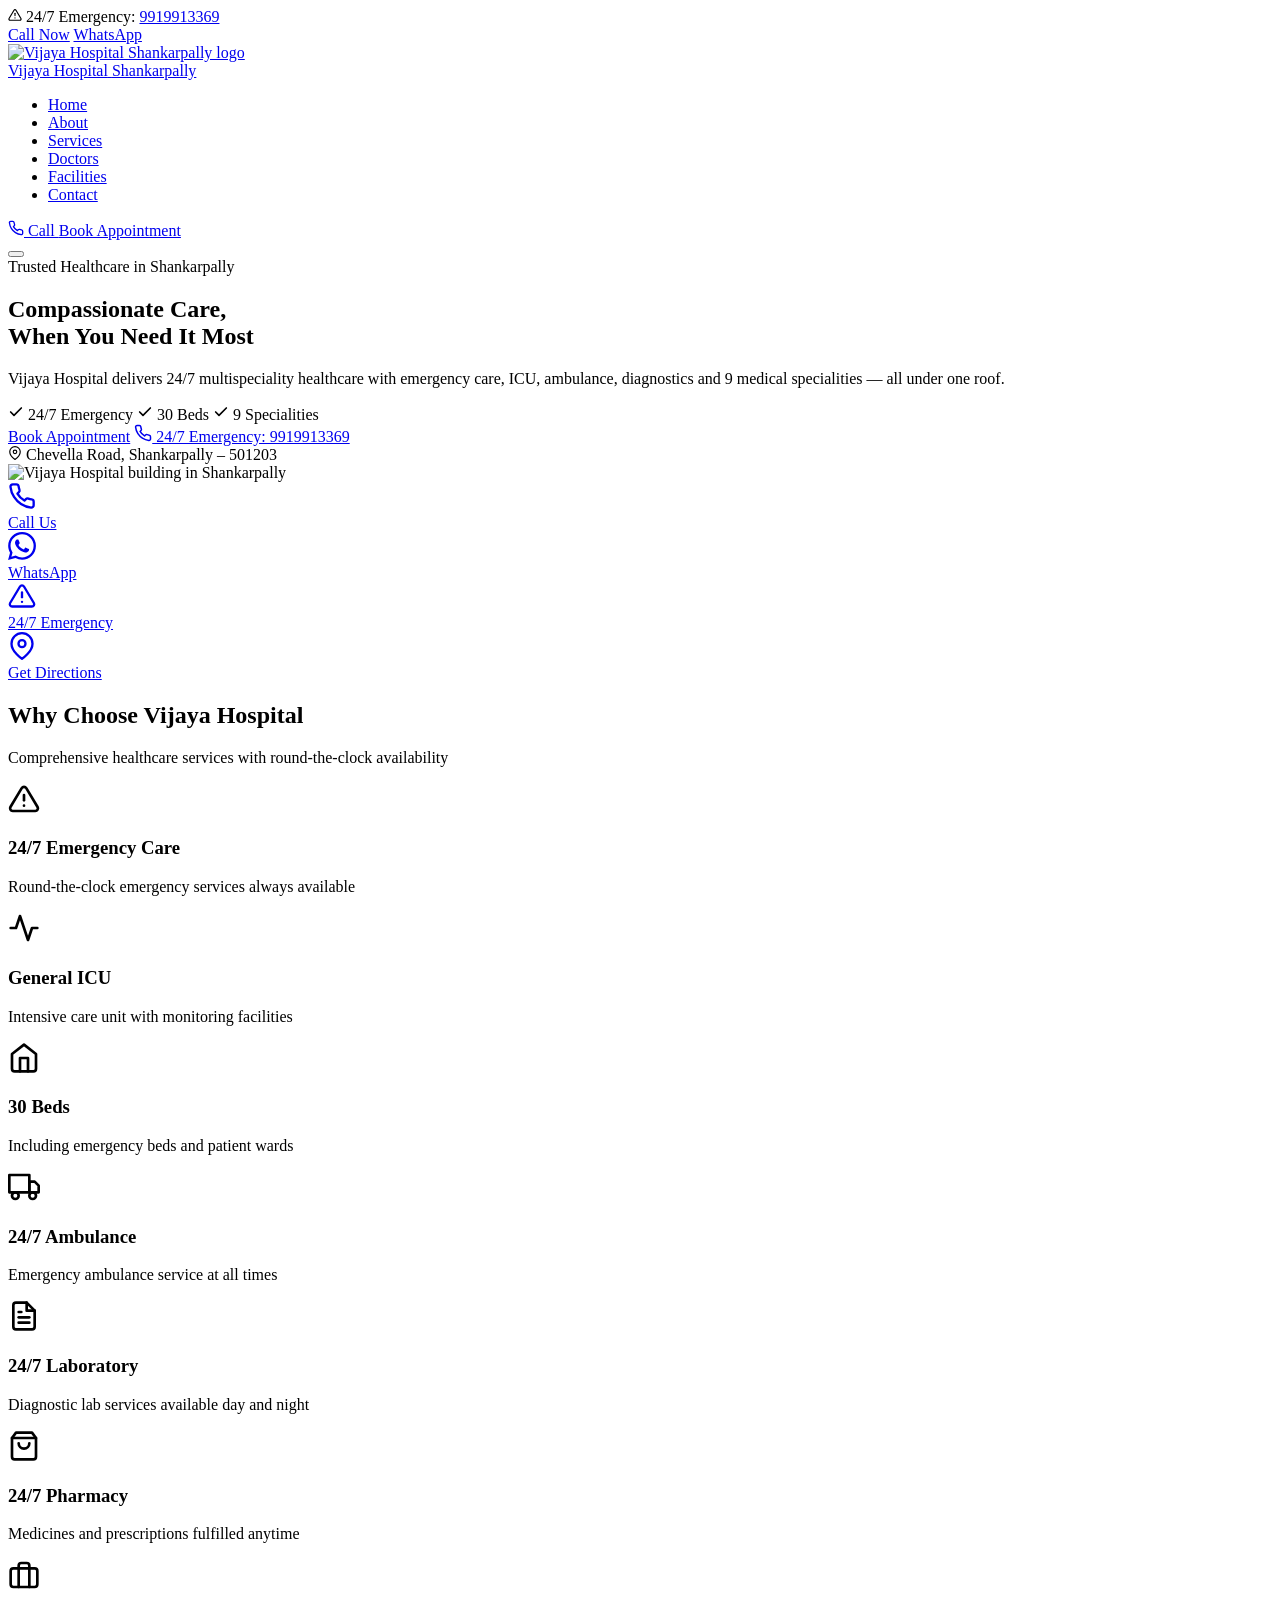
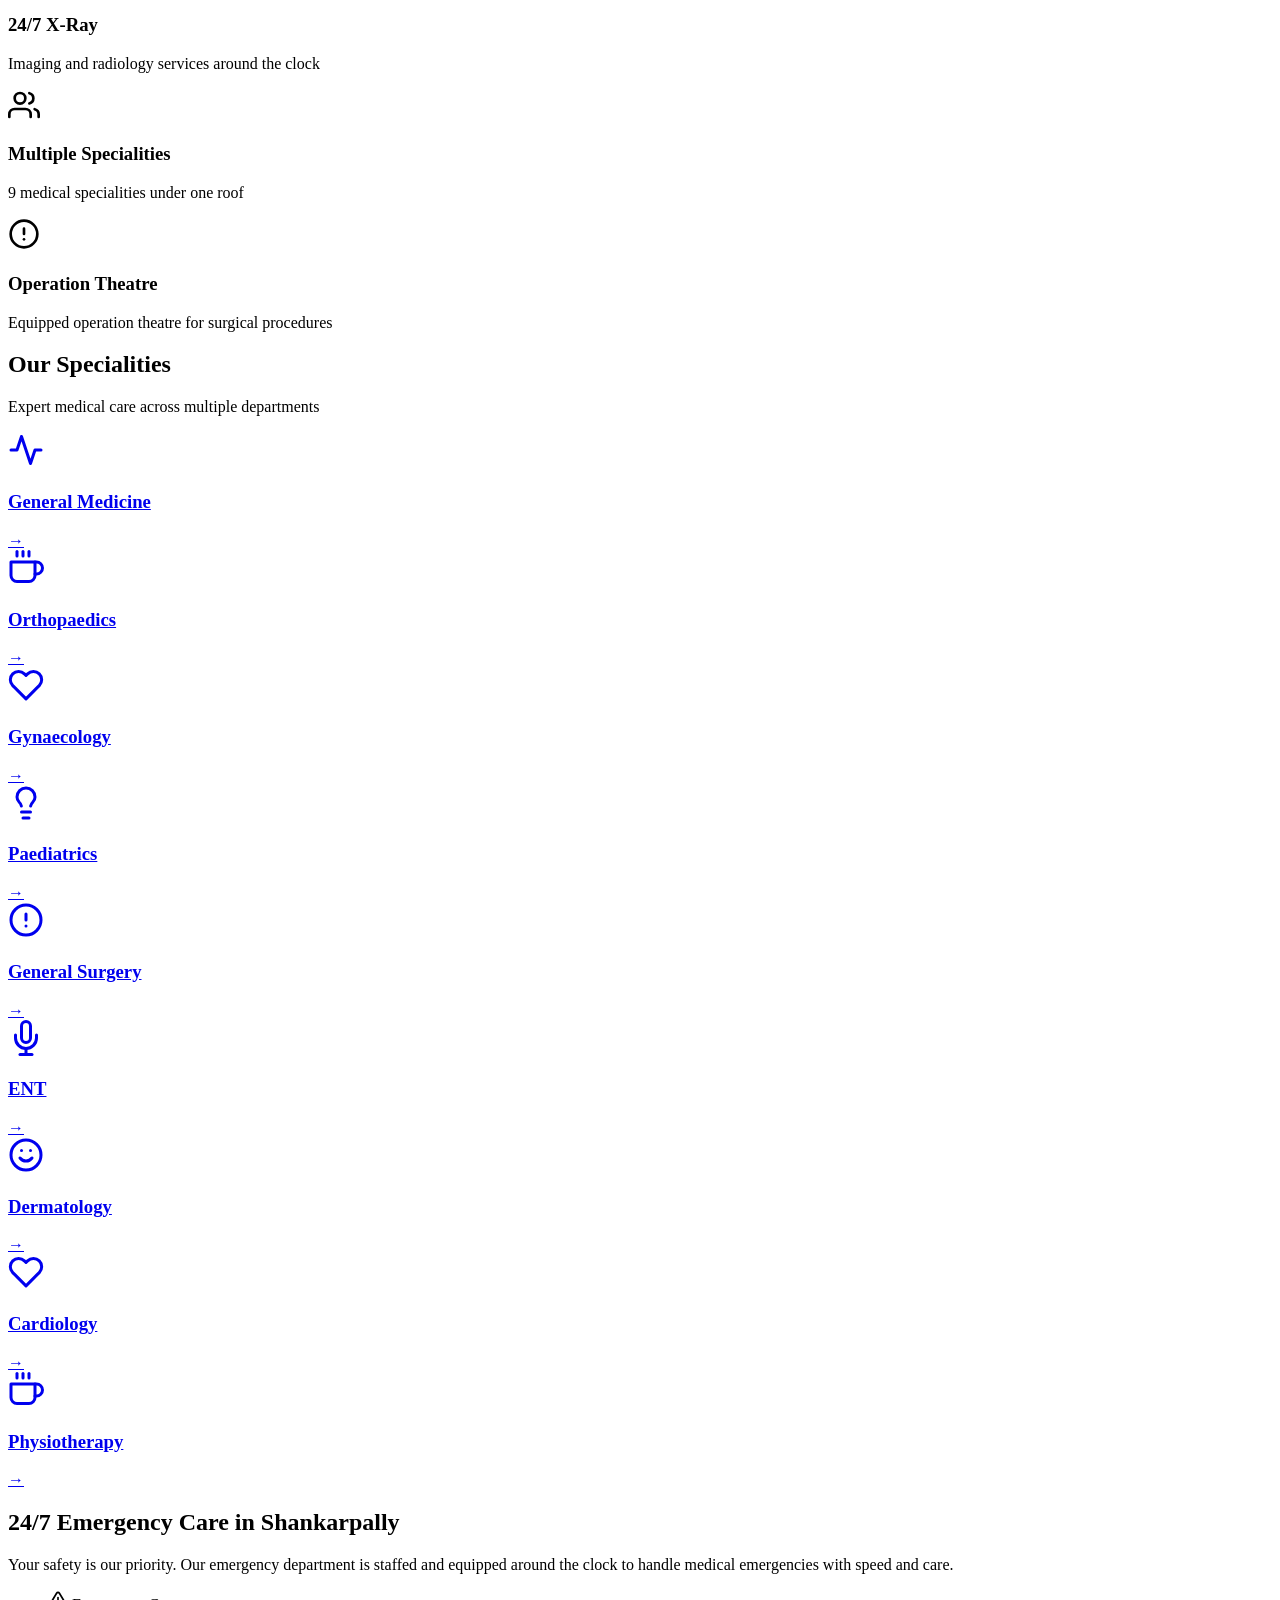
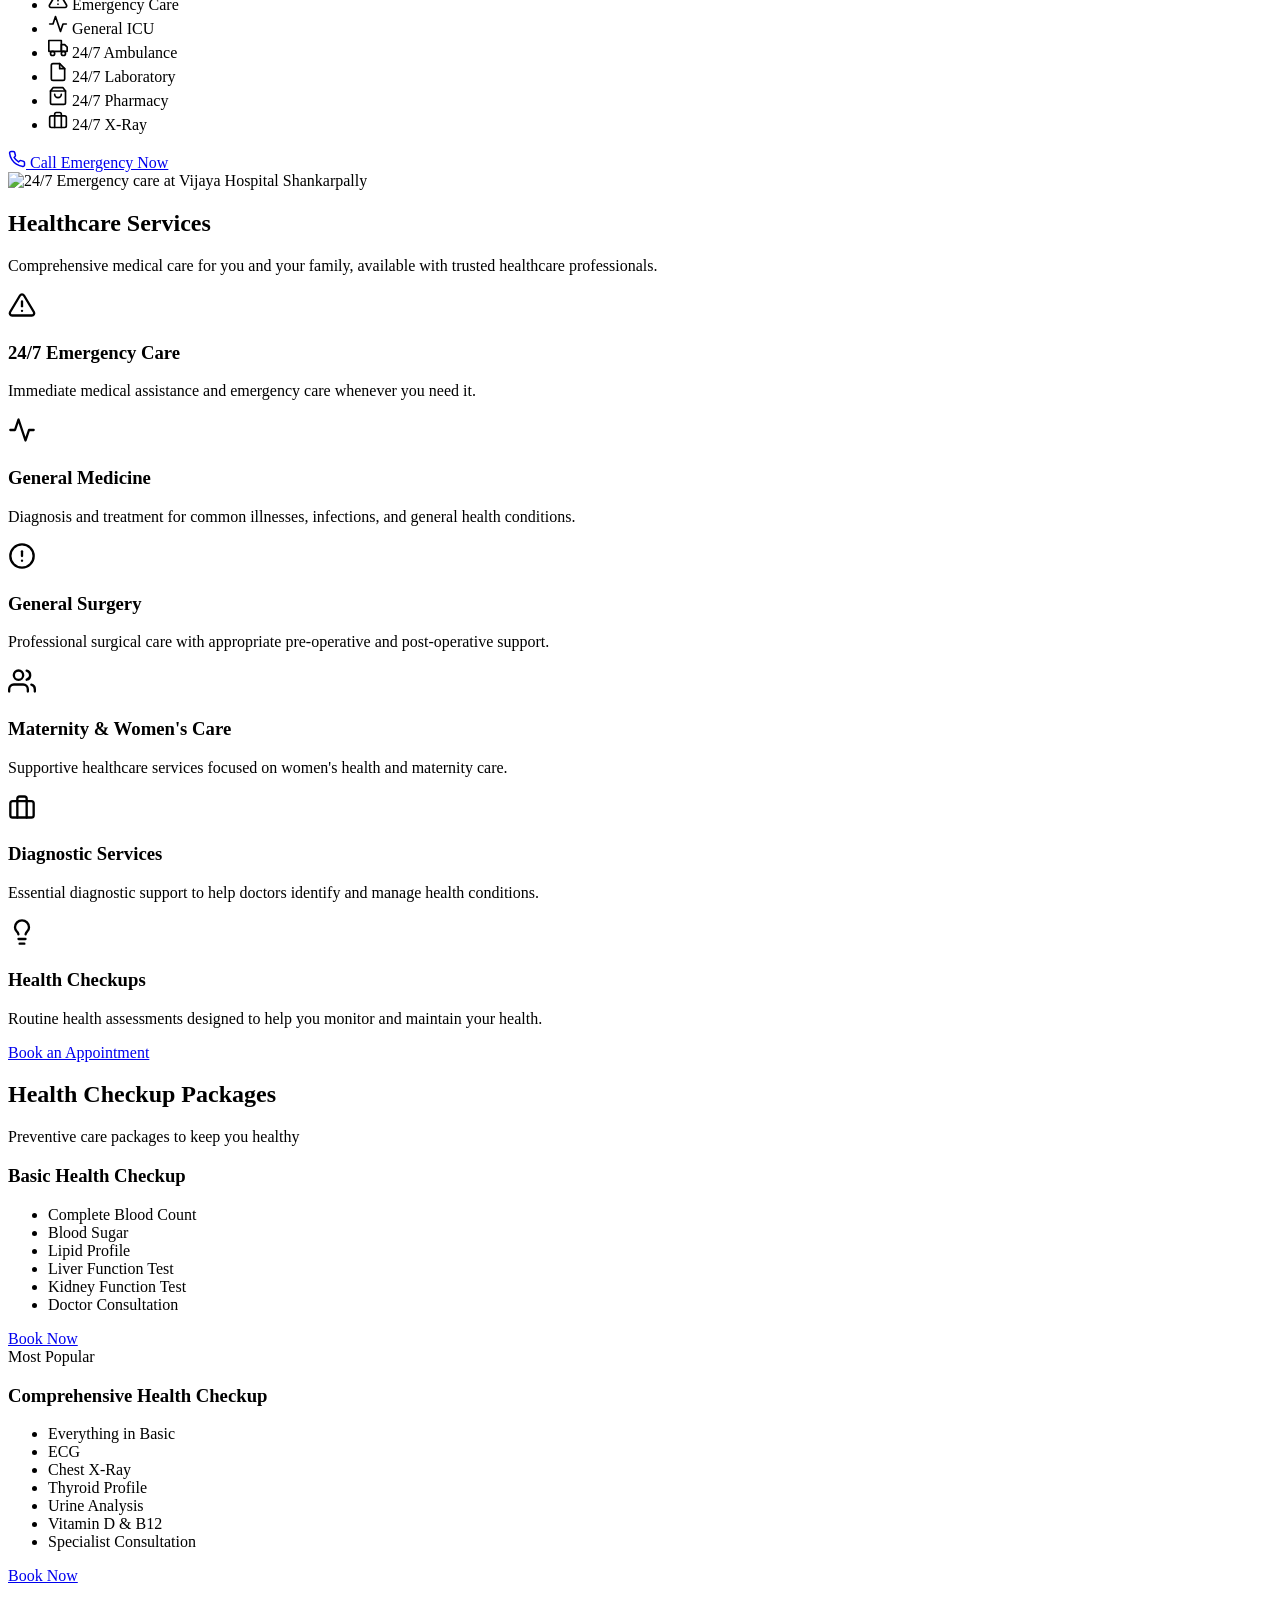
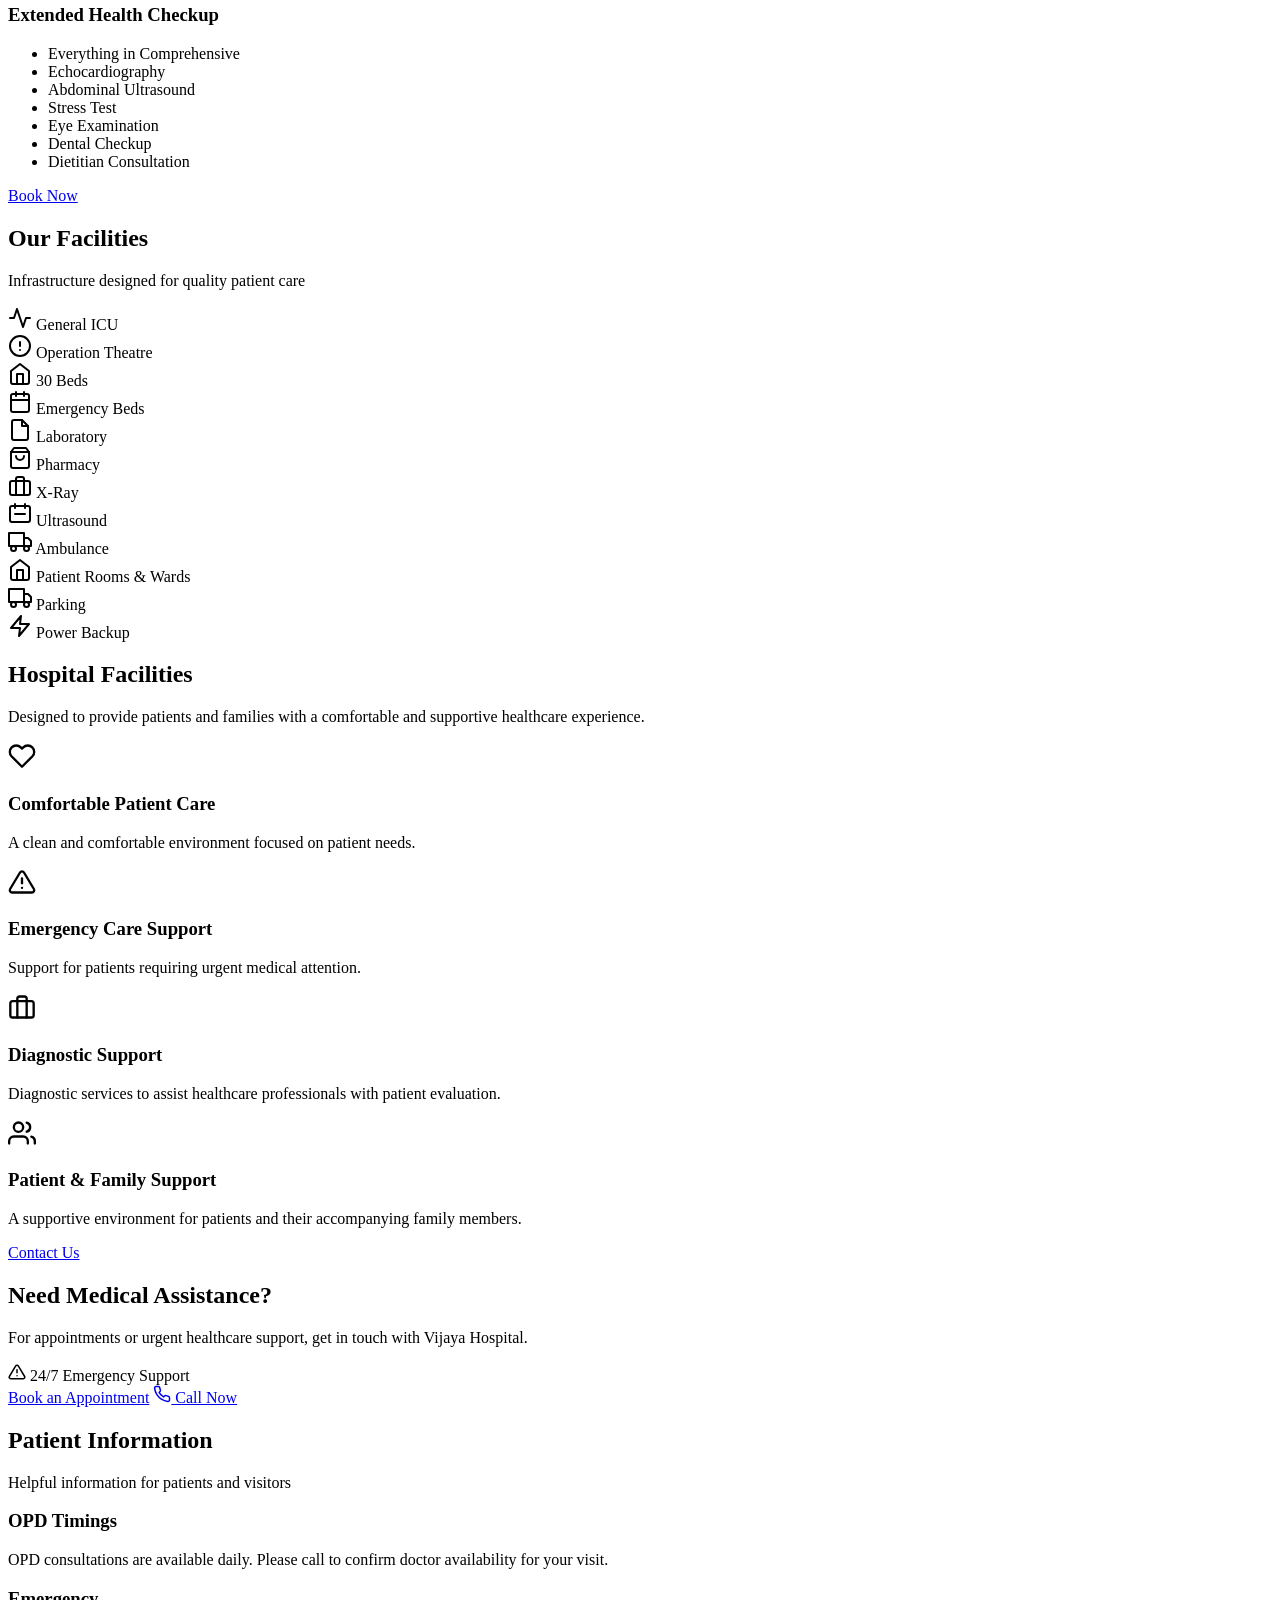
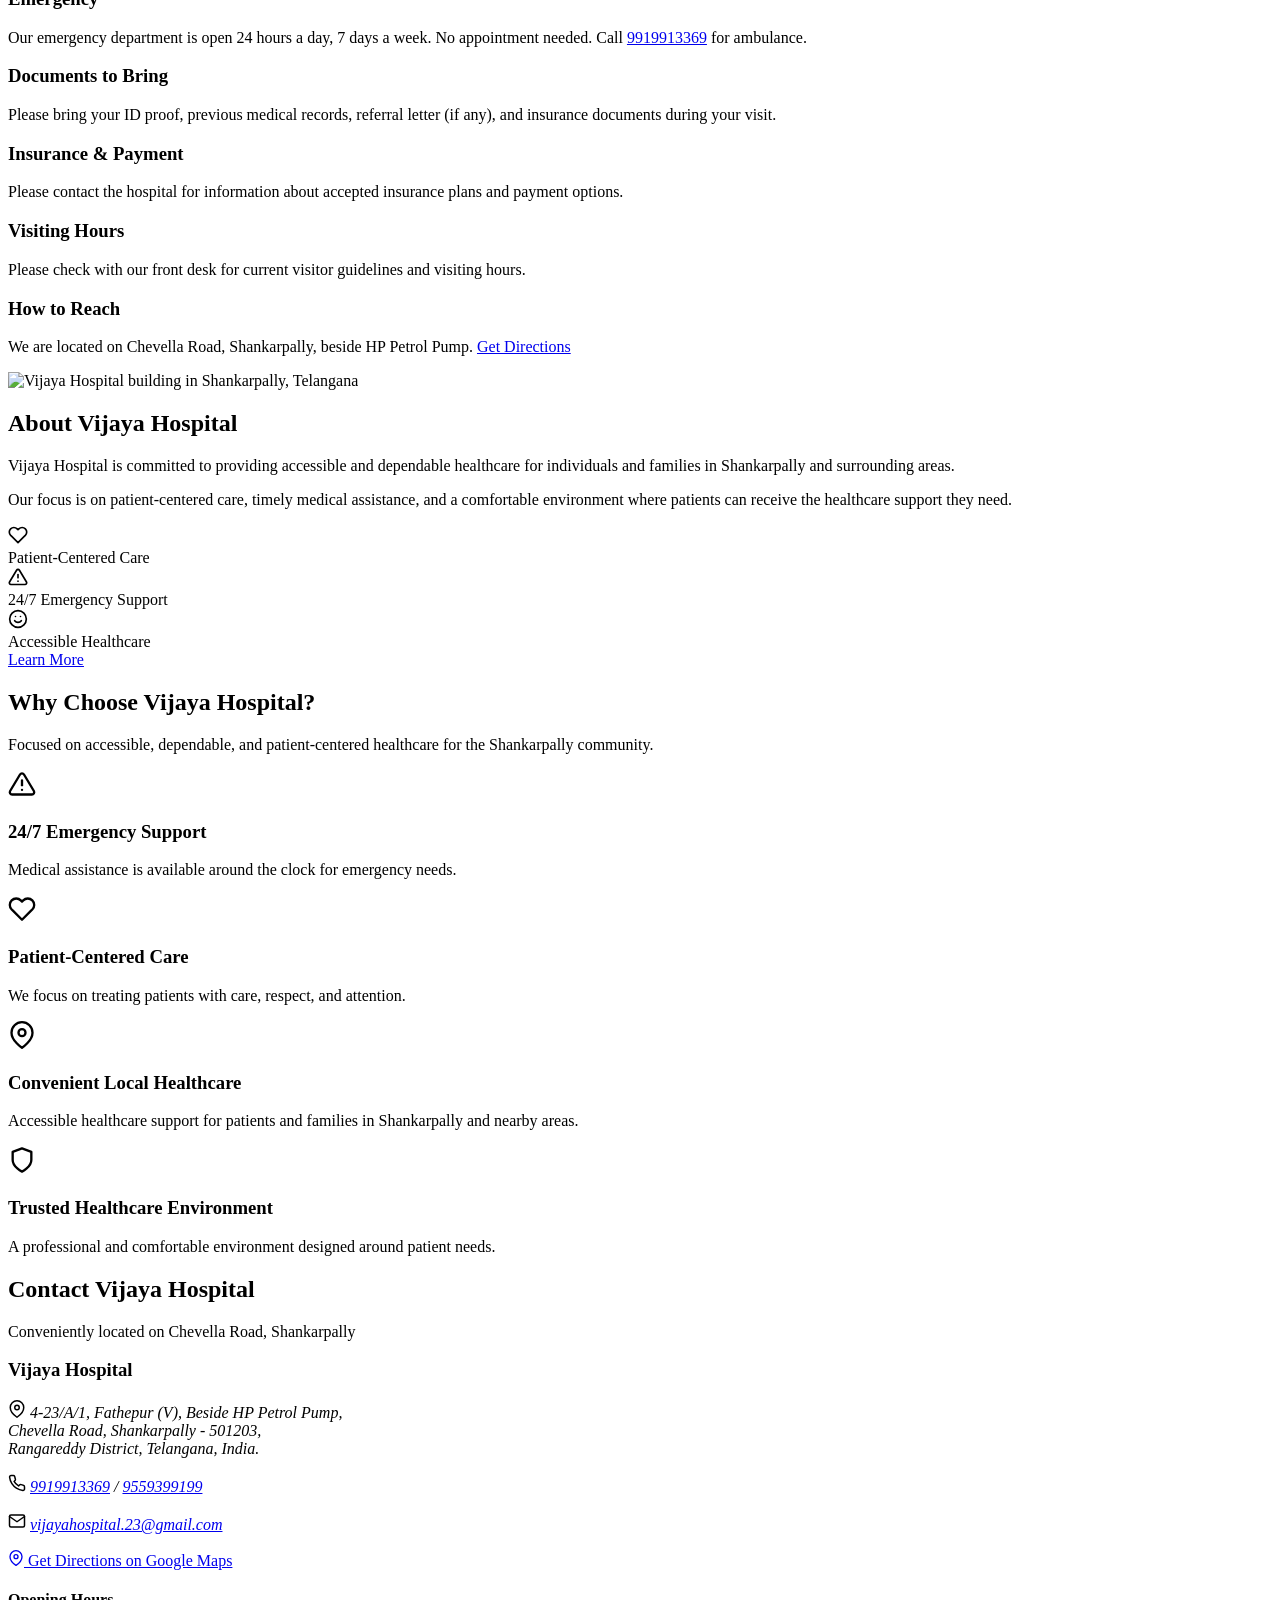
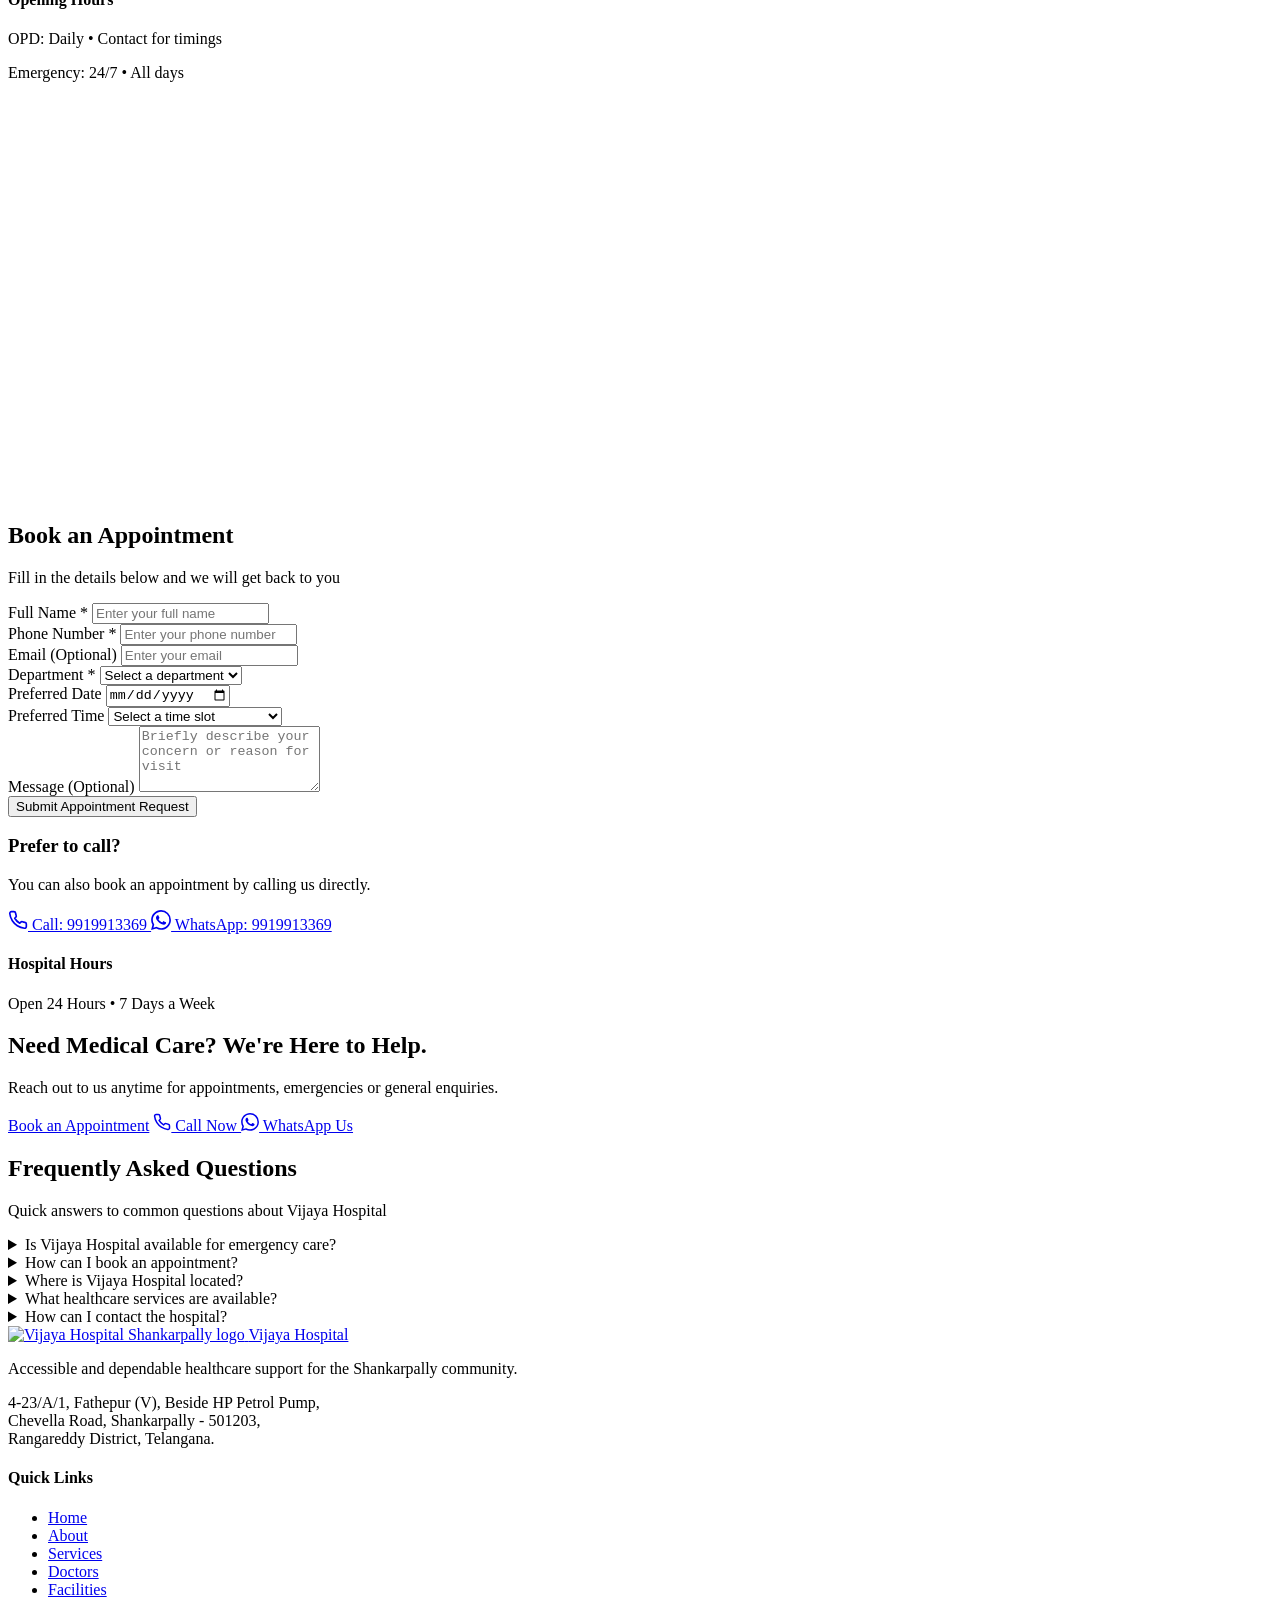
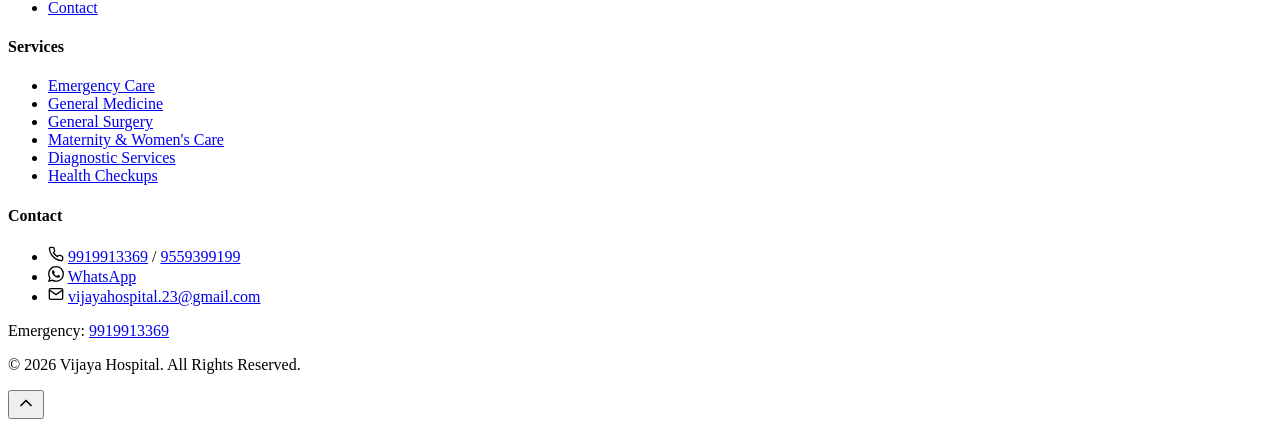
==== index.html @ 2f52703a "Add files via upload" ====
<!DOCTYPE html>
<html lang="en">
<head>
    <meta charset="UTF-8">
    <meta name="viewport" content="width=device-width, initial-scale=1.0">
    <title>Vijaya Hospital | Trusted Healthcare in Shankarpally</title>
    <meta name="description" content="Vijaya Hospital provides accessible and dependable healthcare services in Shankarpally, including emergency care, general medicine, surgery, maternity care, diagnostics and health checkups.">
    <meta name="keywords" content="Vijaya Hospital, Shankarpally, hospital, 24/7 emergency, general medicine, surgery, maternity care, diagnostics, health checkups, Telangana">
    <meta name="author" content="Vijaya Hospital">
    <meta name="robots" content="index, follow">
    <meta property="og:title" content="Vijaya Hospital | Trusted Healthcare in Shankarpally">
    <meta property="og:description" content="Vijaya Hospital provides accessible and dependable healthcare services in Shankarpally, including emergency care, general medicine, surgery, maternity care, diagnostics and health checkups.">
    <meta property="og:type" content="website">
    <meta property="og:site_name" content="Vijaya Hospital">
    <meta property="og:locale" content="en_IN">
    <meta name="twitter:card" content="summary">
    <meta name="twitter:title" content="Vijaya Hospital | Trusted Healthcare in Shankarpally">
    <meta name="twitter:description" content="Vijaya Hospital provides accessible and dependable healthcare services in Shankarpally.">
    <link rel="canonical" href="https://vijayahospital.in/">
    <link rel="stylesheet" href="./css/style.css">
    <link rel="preconnect" href="https://fonts.googleapis.com">
    <link rel="preconnect" href="https://fonts.gstatic.com" crossorigin>
    <link href="https://fonts.googleapis.com/css2?family=Inter:wght@400;500;600;700&display=swap" rel="stylesheet">
</head>
<body>

    <!-- Header -->
    <header class="header" id="header">
        <div class="header-emergency-strip">
            <div class="container header-emergency-inner">
                <span class="header-emergency-text">
                    <svg width="14" height="14" viewBox="0 0 24 24" fill="none" stroke="currentColor" stroke-width="2" stroke-linecap="round" stroke-linejoin="round"><path d="M10.29 3.86L1.82 18a2 2 0 0 0 1.71 3h16.94a2 2 0 0 0 1.71-3L13.71 3.86a2 2 0 0 0-3.42 0z"></path><line x1="12" y1="9" x2="12" y2="13"></line><line x1="12" y1="17" x2="12.01" y2="17"></line></svg>
                    24/7 Emergency: <a href="tel:+919919913369">9919913369</a>
                </span>
                <div class="header-emergency-actions">
                    <a href="tel:+919919913369" class="header-emergency-link">Call Now</a>
                    <a href="https://wa.me/919919913369" class="header-emergency-link" target="_blank" rel="noopener">WhatsApp</a>
                </div>
            </div>
        </div>
        <div class="container header-main">
            <a href="./index.html" class="logo" aria-label="Vijaya Hospital Home">
                <img src="./assets/images/logo.png" alt="Vijaya Hospital Shankarpally logo" width="52" height="52">
                <div class="logo-text">
                    <span class="logo-name">Vijaya Hospital</span>
                    <span class="logo-tagline">Shankarpally</span>
                </div>
            </a>
            <nav class="nav" id="nav" aria-label="Main navigation">
                <ul class="nav-list" id="navList">
                    <li><a href="#home" class="nav-link active">Home</a></li>
                    <li><a href="#about" class="nav-link">About</a></li>
                    <li><a href="#services" class="nav-link">Services</a></li>
                    <li><a href="#specialities" class="nav-link">Doctors</a></li>
                    <li><a href="#facilities" class="nav-link">Facilities</a></li>
                    <li><a href="#contact" class="nav-link">Contact</a></li>
                </ul>
            </nav>
            <div class="header-actions">
                <a href="tel:+919919913369" class="btn btn-call" aria-label="Call Vijaya Hospital">
                    <svg width="16" height="16" viewBox="0 0 24 24" fill="none" stroke="currentColor" stroke-width="2" stroke-linecap="round" stroke-linejoin="round"><path d="M22 16.92v3a2 2 0 0 1-2.18 2 19.79 19.79 0 0 1-8.63-3.07 19.5 19.5 0 0 1-6-6 19.79 19.79 0 0 1-3.07-8.67A2 2 0 0 1 4.11 2h3a2 2 0 0 1 2 1.72c.127.96.361 1.903.7 2.81a2 2 0 0 1-.45 2.11L8.09 9.91a16 16 0 0 0 6 6l1.27-1.27a2 2 0 0 1 2.11-.45c.907.339 1.85.573 2.81.7A2 2 0 0 1 22 16.92z"></path></svg>
                    Call
                </a>
                <a href="#appointment" class="btn btn-primary">Book Appointment</a>
            </div>
            <button class="hamburger" id="hamburger" aria-label="Toggle navigation menu" aria-expanded="false">
                <span class="hamburger-line"></span>
                <span class="hamburger-line"></span>
                <span class="hamburger-line"></span>
            </button>
        </div>
    </header>

    <main>

        <!-- Hero Section -->
        <section class="hero" id="home">
            <div class="hero-overlay"></div>
            <div class="container hero-inner">
                <div class="hero-content">
                    <span class="hero-badge">Trusted Healthcare in Shankarpally</span>
                    <h1 class="hero-title">Compassionate Care,<br>When You Need It Most</h1>
                    <p class="hero-subtitle">Vijaya Hospital delivers 24/7 multispeciality healthcare with emergency care, ICU, ambulance, diagnostics and 9 medical specialities &mdash; all under one roof.</p>
                    <div class="hero-features">
                        <span class="hero-feature">
                            <svg width="16" height="16" viewBox="0 0 24 24" fill="none" stroke="currentColor" stroke-width="2.5" stroke-linecap="round" stroke-linejoin="round"><polyline points="20 6 9 17 4 12"></polyline></svg>
                            24/7 Emergency
                        </span>
                        <span class="hero-feature">
                            <svg width="16" height="16" viewBox="0 0 24 24" fill="none" stroke="currentColor" stroke-width="2.5" stroke-linecap="round" stroke-linejoin="round"><polyline points="20 6 9 17 4 12"></polyline></svg>
                            30 Beds
                        </span>
                        <span class="hero-feature">
                            <svg width="16" height="16" viewBox="0 0 24 24" fill="none" stroke="currentColor" stroke-width="2.5" stroke-linecap="round" stroke-linejoin="round"><polyline points="20 6 9 17 4 12"></polyline></svg>
                            9 Specialities
                        </span>
                    </div>
                    <div class="hero-buttons">
                        <a href="#appointment" class="btn btn-primary btn-lg">Book Appointment</a>
                        <a href="tel:+919919913369" class="btn btn-emergency-lg">
                            <svg width="18" height="18" viewBox="0 0 24 24" fill="none" stroke="currentColor" stroke-width="2" stroke-linecap="round" stroke-linejoin="round"><path d="M22 16.92v3a2 2 0 0 1-2.18 2 19.79 19.79 0 0 1-8.63-3.07 19.5 19.5 0 0 1-6-6 19.79 19.79 0 0 1-3.07-8.67A2 2 0 0 1 4.11 2h3a2 2 0 0 1 2 1.72c.127.96.361 1.903.7 2.81a2 2 0 0 1-.45 2.11L8.09 9.91a16 16 0 0 0 6 6l1.27-1.27a2 2 0 0 1 2.11-.45c.907.339 1.85.573 2.81.7A2 2 0 0 1 22 16.92z"></path></svg>
                            24/7 Emergency: 9919913369
                        </a>
                    </div>
                    <div class="hero-location">
                        <svg width="14" height="14" viewBox="0 0 24 24" fill="none" stroke="currentColor" stroke-width="2" stroke-linecap="round" stroke-linejoin="round"><path d="M21 10c0 7-9 13-9 13s-9-6-9-13a9 9 0 0 1 18 0z"></path><circle cx="12" cy="10" r="3"></circle></svg>
                        Chevella Road, Shankarpally &ndash; 501203
                    </div>
                </div>
                <div class="hero-image">
                    <img src="./assets/images/hospital-building.jpg" alt="Vijaya Hospital building in Shankarpally" width="600" height="400" loading="eager">
                </div>
            </div>
        </section>

        <!-- Quick Actions -->
        <section class="quick-actions">
            <div class="container">
                <div class="quick-actions-grid">
                    <a href="tel:+919919913369" class="quick-action-card">
                        <div class="quick-action-icon">
                            <svg width="28" height="28" viewBox="0 0 24 24" fill="none" stroke="currentColor" stroke-width="2" stroke-linecap="round" stroke-linejoin="round"><path d="M22 16.92v3a2 2 0 0 1-2.18 2 19.79 19.79 0 0 1-8.63-3.07 19.5 19.5 0 0 1-6-6 19.79 19.79 0 0 1-3.07-8.67A2 2 0 0 1 4.11 2h3a2 2 0 0 1 2 1.72c.127.96.361 1.903.7 2.81a2 2 0 0 1-.45 2.11L8.09 9.91a16 16 0 0 0 6 6l1.27-1.27a2 2 0 0 1 2.11-.45c.907.339 1.85.573 2.81.7A2 2 0 0 1 22 16.92z"></path></svg>
                        </div>
                        <span class="quick-action-label">Call Us</span>
                    </a>
                    <a href="https://wa.me/919919913369" class="quick-action-card" target="_blank" rel="noopener">
                        <div class="quick-action-icon">
                            <svg width="28" height="28" viewBox="0 0 24 24" fill="currentColor"><path d="M17.472 14.382c-.297-.149-1.758-.867-2.03-.967-.273-.099-.471-.148-.67.15-.197.297-.767.966-.94 1.164-.173.199-.347.223-.644.075-.297-.15-1.255-.463-2.39-1.475-.883-.788-1.48-1.761-1.653-2.059-.173-.297-.018-.458.13-.606.134-.133.298-.347.446-.52.149-.174.198-.298.298-.497.099-.198.05-.371-.025-.52-.075-.149-.669-1.612-.916-2.207-.242-.579-.487-.5-.669-.51-.173-.008-.371-.01-.57-.01-.198 0-.52.074-.792.372-.272.297-1.04 1.016-1.04 2.479 0 1.462 1.065 2.875 1.213 3.074.149.198 2.096 3.2 5.077 4.487.709.306 1.262.489 1.694.625.712.227 1.36.195 1.871.118.571-.085 1.758-.719 2.006-1.413.248-.694.248-1.289.173-1.413-.074-.124-.272-.198-.57-.347m-5.421 7.403h-.004a9.87 9.87 0 01-5.031-1.378l-.361-.214-3.741.982.998-3.648-.235-.374a9.86 9.86 0 01-1.51-5.26c.001-5.45 4.436-9.884 9.888-9.884 2.64 0 5.122 1.03 6.988 2.898a9.825 9.825 0 012.893 6.994c-.003 5.45-4.437 9.884-9.885 9.884m8.413-18.297A11.815 11.815 0 0012.05 0C5.495 0 .16 5.335.157 11.892c0 2.096.547 4.142 1.588 5.945L.057 24l6.305-1.654a11.882 11.882 0 005.683 1.448h.005c6.554 0 11.89-5.335 11.893-11.893a11.821 11.821 0 00-3.48-8.413z"/></svg>
                        </div>
                        <span class="quick-action-label">WhatsApp</span>
                    </a>
                    <a href="tel:+919919913369" class="quick-action-card quick-action-emergency">
                        <div class="quick-action-icon">
                            <svg width="28" height="28" viewBox="0 0 24 24" fill="none" stroke="currentColor" stroke-width="2" stroke-linecap="round" stroke-linejoin="round"><path d="M10.29 3.86L1.82 18a2 2 0 0 0 1.71 3h16.94a2 2 0 0 0 1.71-3L13.71 3.86a2 2 0 0 0-3.42 0z"></path><line x1="12" y1="9" x2="12" y2="13"></line><line x1="12" y1="17" x2="12.01" y2="17"></line></svg>
                        </div>
                        <span class="quick-action-label">24/7 Emergency</span>
                    </a>
                    <a href="https://maps.google.com/?q=Vijaya+Hospital+Shankarpally" class="quick-action-card" target="_blank" rel="noopener">
                        <div class="quick-action-icon">
                            <svg width="28" height="28" viewBox="0 0 24 24" fill="none" stroke="currentColor" stroke-width="2" stroke-linecap="round" stroke-linejoin="round"><path d="M21 10c0 7-9 13-9 13s-9-6-9-13a9 9 0 0 1 18 0z"></path><circle cx="12" cy="10" r="3"></circle></svg>
                        </div>
                        <span class="quick-action-label">Get Directions</span>
                    </a>
                </div>
            </div>
        </section>

        <!-- Why Choose Vijaya Hospital -->
        <section class="why-choose" id="why-choose">
            <div class="container">
                <h2>Why Choose Vijaya Hospital</h2>
                <p class="section-subtitle">Comprehensive healthcare services with round-the-clock availability</p>
                <div class="why-grid">
                    <div class="why-card">
                        <div class="why-icon">
                            <svg width="32" height="32" viewBox="0 0 24 24" fill="none" stroke="currentColor" stroke-width="2" stroke-linecap="round" stroke-linejoin="round"><path d="M10.29 3.86L1.82 18a2 2 0 0 0 1.71 3h16.94a2 2 0 0 0 1.71-3L13.71 3.86a2 2 0 0 0-3.42 0z"></path><line x1="12" y1="9" x2="12" y2="13"></line><line x1="12" y1="17" x2="12.01" y2="17"></line></svg>
                        </div>
                        <h3>24/7 Emergency Care</h3>
                        <p>Round-the-clock emergency services always available</p>
                    </div>
                    <div class="why-card">
                        <div class="why-icon">
                            <svg width="32" height="32" viewBox="0 0 24 24" fill="none" stroke="currentColor" stroke-width="2" stroke-linecap="round" stroke-linejoin="round"><path d="M22 12h-4l-3 9L9 3l-3 9H2"></path></svg>
                        </div>
                        <h3>General ICU</h3>
                        <p>Intensive care unit with monitoring facilities</p>
                    </div>
                    <div class="why-card">
                        <div class="why-icon">
                            <svg width="32" height="32" viewBox="0 0 24 24" fill="none" stroke="currentColor" stroke-width="2" stroke-linecap="round" stroke-linejoin="round"><path d="M3 9l9-7 9 7v11a2 2 0 0 1-2 2H5a2 2 0 0 1-2-2z"></path><polyline points="9 22 9 12 15 12 15 22"></polyline></svg>
                        </div>
                        <h3>30 Beds</h3>
                        <p>Including emergency beds and patient wards</p>
                    </div>
                    <div class="why-card">
                        <div class="why-icon">
                            <svg width="32" height="32" viewBox="0 0 24 24" fill="none" stroke="currentColor" stroke-width="2" stroke-linecap="round" stroke-linejoin="round"><rect x="1" y="3" width="15" height="13"></rect><polygon points="16 8 20 8 23 11 23 16 16 16 16 8"></polygon><circle cx="5.5" cy="18.5" r="2.5"></circle><circle cx="18.5" cy="18.5" r="2.5"></circle></svg>
                        </div>
                        <h3>24/7 Ambulance</h3>
                        <p>Emergency ambulance service at all times</p>
                    </div>
                    <div class="why-card">
                        <div class="why-icon">
                            <svg width="32" height="32" viewBox="0 0 24 24" fill="none" stroke="currentColor" stroke-width="2" stroke-linecap="round" stroke-linejoin="round"><path d="M14 2H6a2 2 0 0 0-2 2v16a2 2 0 0 0 2 2h12a2 2 0 0 0 2-2V8z"></path><polyline points="14 2 14 8 20 8"></polyline><line x1="16" y1="13" x2="8" y2="13"></line><line x1="16" y1="17" x2="8" y2="17"></line><polyline points="10 9 9 9 8 9"></polyline></svg>
                        </div>
                        <h3>24/7 Laboratory</h3>
                        <p>Diagnostic lab services available day and night</p>
                    </div>
                    <div class="why-card">
                        <div class="why-icon">
                            <svg width="32" height="32" viewBox="0 0 24 24" fill="none" stroke="currentColor" stroke-width="2" stroke-linecap="round" stroke-linejoin="round"><path d="M6 2L3 6v14a2 2 0 0 0 2 2h14a2 2 0 0 0 2-2V6l-3-4z"></path><line x1="3" y1="6" x2="21" y2="6"></line><path d="M16 10a4 4 0 0 1-8 0"></path></svg>
                        </div>
                        <h3>24/7 Pharmacy</h3>
                        <p>Medicines and prescriptions fulfilled anytime</p>
                    </div>
                    <div class="why-card">
                        <div class="why-icon">
                            <svg width="32" height="32" viewBox="0 0 24 24" fill="none" stroke="currentColor" stroke-width="2" stroke-linecap="round" stroke-linejoin="round"><rect x="2" y="7" width="20" height="14" rx="2" ry="2"></rect><path d="M16 21V5a2 2 0 0 0-2-2h-4a2 2 0 0 0-2 2v16"></path></svg>
                        </div>
                        <h3>24/7 X-Ray</h3>
                        <p>Imaging and radiology services around the clock</p>
                    </div>
                    <div class="why-card">
                        <div class="why-icon">
                            <svg width="32" height="32" viewBox="0 0 24 24" fill="none" stroke="currentColor" stroke-width="2" stroke-linecap="round" stroke-linejoin="round"><path d="M17 21v-2a4 4 0 0 0-4-4H5a4 4 0 0 0-4 4v2"></path><circle cx="9" cy="7" r="4"></circle><path d="M23 21v-2a4 4 0 0 0-3-3.87"></path><path d="M16 3.13a4 4 0 0 1 0 7.75"></path></svg>
                        </div>
                        <h3>Multiple Specialities</h3>
                        <p>9 medical specialities under one roof</p>
                    </div>
                    <div class="why-card">
                        <div class="why-icon">
                            <svg width="32" height="32" viewBox="0 0 24 24" fill="none" stroke="currentColor" stroke-width="2" stroke-linecap="round" stroke-linejoin="round"><circle cx="12" cy="12" r="10"></circle><line x1="12" y1="8" x2="12" y2="12"></line><line x1="12" y1="16" x2="12.01" y2="16"></line></svg>
                        </div>
                        <h3>Operation Theatre</h3>
                        <p>Equipped operation theatre for surgical procedures</p>
                    </div>
                </div>
            </div>
        </section>

        <!-- Specialities -->
        <section class="specialities" id="specialities">
            <div class="container">
                <h2>Our Specialities</h2>
                <p class="section-subtitle">Expert medical care across multiple departments</p>
                <div class="specialities-grid">
                    <a href="./specialities/general-medicine/" class="speciality-card">
                        <div class="speciality-icon">
                            <svg width="36" height="36" viewBox="0 0 24 24" fill="none" stroke="currentColor" stroke-width="2" stroke-linecap="round" stroke-linejoin="round"><path d="M22 12h-4l-3 9L9 3l-3 9H2"></path></svg>
                        </div>
                        <h3>General Medicine</h3>
                        <span class="speciality-arrow">&rarr;</span>
                    </a>
                    <a href="./specialities/orthopaedics/" class="speciality-card">
                        <div class="speciality-icon">
                            <svg width="36" height="36" viewBox="0 0 24 24" fill="none" stroke="currentColor" stroke-width="2" stroke-linecap="round" stroke-linejoin="round"><path d="M18 8h1a4 4 0 0 1 0 8h-1"></path><path d="M2 8h16v9a4 4 0 0 1-4 4H6a4 4 0 0 1-4-4V8z"></path><line x1="6" y1="1" x2="6" y2="4"></line><line x1="10" y1="1" x2="10" y2="4"></line><line x1="14" y1="1" x2="14" y2="4"></line></svg>
                        </div>
                        <h3>Orthopaedics</h3>
                        <span class="speciality-arrow">&rarr;</span>
                    </a>
                    <a href="./specialities/gynaecology/" class="speciality-card">
                        <div class="speciality-icon">
                            <svg width="36" height="36" viewBox="0 0 24 24" fill="none" stroke="currentColor" stroke-width="2" stroke-linecap="round" stroke-linejoin="round"><path d="M20.84 4.61a5.5 5.5 0 0 0-7.78 0L12 5.67l-1.06-1.06a5.5 5.5 0 0 0-7.78 7.78l1.06 1.06L12 21.23l7.78-7.78 1.06-1.06a5.5 5.5 0 0 0 0-7.78z"></path></svg>
                        </div>
                        <h3>Gynaecology</h3>
                        <span class="speciality-arrow">&rarr;</span>
                    </a>
                    <a href="./specialities/paediatrics/" class="speciality-card">
                        <div class="speciality-icon">
                            <svg width="36" height="36" viewBox="0 0 24 24" fill="none" stroke="currentColor" stroke-width="2" stroke-linecap="round" stroke-linejoin="round"><path d="M9 18h6"></path><path d="M10 22h4"></path><path d="M15.09 14c.18-.98.65-1.74 1.41-2.5A4.65 4.65 0 0 0 18 8 6 6 0 0 0 6 8c0 1 .23 2.23 1.5 3.5A4.61 4.61 0 0 1 8.91 14"></path></svg>
                        </div>
                        <h3>Paediatrics</h3>
                        <span class="speciality-arrow">&rarr;</span>
                    </a>
                    <a href="./specialities/general-surgery/" class="speciality-card">
                        <div class="speciality-icon">
                            <svg width="36" height="36" viewBox="0 0 24 24" fill="none" stroke="currentColor" stroke-width="2" stroke-linecap="round" stroke-linejoin="round"><circle cx="12" cy="12" r="10"></circle><line x1="12" y1="8" x2="12" y2="12"></line><line x1="12" y1="16" x2="12.01" y2="16"></line></svg>
                        </div>
                        <h3>General Surgery</h3>
                        <span class="speciality-arrow">&rarr;</span>
                    </a>
                    <a href="./specialities/ent/" class="speciality-card">
                        <div class="speciality-icon">
                            <svg width="36" height="36" viewBox="0 0 24 24" fill="none" stroke="currentColor" stroke-width="2" stroke-linecap="round" stroke-linejoin="round"><path d="M12 1a3 3 0 0 0-3 3v8a3 3 0 0 0 6 0V4a3 3 0 0 0-3-3z"></path><path d="M19 10v2a7 7 0 0 1-14 0v-2"></path><line x1="12" y1="19" x2="12" y2="23"></line><line x1="8" y1="23" x2="16" y2="23"></line></svg>
                        </div>
                        <h3>ENT</h3>
                        <span class="speciality-arrow">&rarr;</span>
                    </a>
                    <a href="./specialities/dermatology/" class="speciality-card">
                        <div class="speciality-icon">
                            <svg width="36" height="36" viewBox="0 0 24 24" fill="none" stroke="currentColor" stroke-width="2" stroke-linecap="round" stroke-linejoin="round"><circle cx="12" cy="12" r="10"></circle><path d="M8 14s1.5 2 4 2 4-2 4-2"></path><line x1="9" y1="9" x2="9.01" y2="9"></line><line x1="15" y1="9" x2="15.01" y2="9"></line></svg>
                        </div>
                        <h3>Dermatology</h3>
                        <span class="speciality-arrow">&rarr;</span>
                    </a>
                    <a href="./specialities/cardiology/" class="speciality-card">
                        <div class="speciality-icon">
                            <svg width="36" height="36" viewBox="0 0 24 24" fill="none" stroke="currentColor" stroke-width="2" stroke-linecap="round" stroke-linejoin="round"><path d="M20.84 4.61a5.5 5.5 0 0 0-7.78 0L12 5.67l-1.06-1.06a5.5 5.5 0 0 0-7.78 7.78l1.06 1.06L12 21.23l7.78-7.78 1.06-1.06a5.5 5.5 0 0 0 0-7.78z"></path></svg>
                        </div>
                        <h3>Cardiology</h3>
                        <span class="speciality-arrow">&rarr;</span>
                    </a>
                    <a href="./specialities/physiotherapy/" class="speciality-card">
                        <div class="speciality-icon">
                            <svg width="36" height="36" viewBox="0 0 24 24" fill="none" stroke="currentColor" stroke-width="2" stroke-linecap="round" stroke-linejoin="round"><path d="M18 8h1a4 4 0 0 1 0 8h-1"></path><path d="M2 8h16v9a4 4 0 0 1-4 4H6a4 4 0 0 1-4-4V8z"></path><line x1="6" y1="1" x2="6" y2="4"></line><line x1="10" y1="1" x2="10" y2="4"></line><line x1="14" y1="1" x2="14" y2="4"></line></svg>
                        </div>
                        <h3>Physiotherapy</h3>
                        <span class="speciality-arrow">&rarr;</span>
                    </a>
                </div>
            </div>
        </section>

        <!-- 24/7 Emergency Care -->
        <section class="emergency-section" id="emergency">
            <div class="container">
                <div class="emergency-content">
                    <div class="emergency-text">
                        <h2>24/7 Emergency Care in Shankarpally</h2>
                        <p>Your safety is our priority. Our emergency department is staffed and equipped around the clock to handle medical emergencies with speed and care.</p>
                        <ul class="emergency-list">
                            <li>
                                <svg width="20" height="20" viewBox="0 0 24 24" fill="none" stroke="currentColor" stroke-width="2" stroke-linecap="round" stroke-linejoin="round"><path d="M10.29 3.86L1.82 18a2 2 0 0 0 1.71 3h16.94a2 2 0 0 0 1.71-3L13.71 3.86a2 2 0 0 0-3.42 0z"></path><line x1="12" y1="9" x2="12" y2="13"></line><line x1="12" y1="17" x2="12.01" y2="17"></line></svg>
                                Emergency Care
                            </li>
                            <li>
                                <svg width="20" height="20" viewBox="0 0 24 24" fill="none" stroke="currentColor" stroke-width="2" stroke-linecap="round" stroke-linejoin="round"><path d="M22 12h-4l-3 9L9 3l-3 9H2"></path></svg>
                                General ICU
                            </li>
                            <li>
                                <svg width="20" height="20" viewBox="0 0 24 24" fill="none" stroke="currentColor" stroke-width="2" stroke-linecap="round" stroke-linejoin="round"><rect x="1" y="3" width="15" height="13"></rect><polygon points="16 8 20 8 23 11 23 16 16 16 16 8"></polygon><circle cx="5.5" cy="18.5" r="2.5"></circle><circle cx="18.5" cy="18.5" r="2.5"></circle></svg>
                                24/7 Ambulance
                            </li>
                            <li>
                                <svg width="20" height="20" viewBox="0 0 24 24" fill="none" stroke="currentColor" stroke-width="2" stroke-linecap="round" stroke-linejoin="round"><path d="M14 2H6a2 2 0 0 0-2 2v16a2 2 0 0 0 2 2h12a2 2 0 0 0 2-2V8z"></path><polyline points="14 2 14 8 20 8"></polyline></svg>
                                24/7 Laboratory
                            </li>
                            <li>
                                <svg width="20" height="20" viewBox="0 0 24 24" fill="none" stroke="currentColor" stroke-width="2" stroke-linecap="round" stroke-linejoin="round"><path d="M6 2L3 6v14a2 2 0 0 0 2 2h14a2 2 0 0 0 2-2V6l-3-4z"></path><line x1="3" y1="6" x2="21" y2="6"></line><path d="M16 10a4 4 0 0 1-8 0"></path></svg>
                                24/7 Pharmacy
                            </li>
                            <li>
                                <svg width="20" height="20" viewBox="0 0 24 24" fill="none" stroke="currentColor" stroke-width="2" stroke-linecap="round" stroke-linejoin="round"><rect x="2" y="7" width="20" height="14" rx="2" ry="2"></rect><path d="M16 21V5a2 2 0 0 0-2-2h-4a2 2 0 0 0-2 2v16"></path></svg>
                                24/7 X-Ray
                            </li>
                        </ul>
                        <a href="tel:+919919913369" class="btn btn-emergency-lg">
                            <svg width="18" height="18" viewBox="0 0 24 24" fill="none" stroke="currentColor" stroke-width="2" stroke-linecap="round" stroke-linejoin="round"><path d="M22 16.92v3a2 2 0 0 1-2.18 2 19.79 19.79 0 0 1-8.63-3.07 19.5 19.5 0 0 1-6-6 19.79 19.79 0 0 1-3.07-8.67A2 2 0 0 1 4.11 2h3a2 2 0 0 1 2 1.72c.127.96.361 1.903.7 2.81a2 2 0 0 1-.45 2.11L8.09 9.91a16 16 0 0 0 6 6l1.27-1.27a2 2 0 0 1 2.11-.45c.907.339 1.85.573 2.81.7A2 2 0 0 1 22 16.92z"></path></svg>
                            Call Emergency Now
                        </a>
                    </div>
                    <div class="emergency-image">
                        <img src="./assets/images/emergency.jpg" alt="24/7 Emergency care at Vijaya Hospital Shankarpally" width="500" height="350" loading="lazy">
                    </div>
                </div>
            </div>
        </section>

        <!-- Services -->
        <section class="services" id="services">
            <div class="container">
                <h2>Healthcare Services</h2>
                <p class="section-subtitle">Comprehensive medical care for you and your family, available with trusted healthcare professionals.</p>
                <div class="services-grid">
                    <div class="service-card">
                        <div class="service-icon service-icon--emergency">
                            <svg width="28" height="28" viewBox="0 0 24 24" fill="none" stroke="currentColor" stroke-width="2" stroke-linecap="round" stroke-linejoin="round"><path d="M10.29 3.86L1.82 18a2 2 0 0 0 1.71 3h16.94a2 2 0 0 0 1.71-3L13.71 3.86a2 2 0 0 0-3.42 0z"></path><line x1="12" y1="9" x2="12" y2="13"></line><line x1="12" y1="17" x2="12.01" y2="17"></line></svg>
                        </div>
                        <h3>24/7 Emergency Care</h3>
                        <p>Immediate medical assistance and emergency care whenever you need it.</p>
                    </div>
                    <div class="service-card">
                        <div class="service-icon">
                            <svg width="28" height="28" viewBox="0 0 24 24" fill="none" stroke="currentColor" stroke-width="2" stroke-linecap="round" stroke-linejoin="round"><path d="M22 12h-4l-3 9L9 3l-3 9H2"></path></svg>
                        </div>
                        <h3>General Medicine</h3>
                        <p>Diagnosis and treatment for common illnesses, infections, and general health conditions.</p>
                    </div>
                    <div class="service-card">
                        <div class="service-icon">
                            <svg width="28" height="28" viewBox="0 0 24 24" fill="none" stroke="currentColor" stroke-width="2" stroke-linecap="round" stroke-linejoin="round"><circle cx="12" cy="12" r="10"></circle><line x1="12" y1="8" x2="12" y2="12"></line><line x1="12" y1="16" x2="12.01" y2="16"></line></svg>
                        </div>
                        <h3>General Surgery</h3>
                        <p>Professional surgical care with appropriate pre-operative and post-operative support.</p>
                    </div>
                    <div class="service-card">
                        <div class="service-icon service-icon--maternity">
                            <svg width="28" height="28" viewBox="0 0 24 24" fill="none" stroke="currentColor" stroke-width="2" stroke-linecap="round" stroke-linejoin="round"><path d="M17 21v-2a4 4 0 0 0-4-4H5a4 4 0 0 0-4 4v2"></path><circle cx="9" cy="7" r="4"></circle><path d="M23 21v-2a4 4 0 0 0-3-3.87"></path><path d="M16 3.13a4 4 0 0 1 0 7.75"></path></svg>
                        </div>
                        <h3>Maternity &amp; Women's Care</h3>
                        <p>Supportive healthcare services focused on women's health and maternity care.</p>
                    </div>
                    <div class="service-card">
                        <div class="service-icon">
                            <svg width="28" height="28" viewBox="0 0 24 24" fill="none" stroke="currentColor" stroke-width="2" stroke-linecap="round" stroke-linejoin="round"><rect x="2" y="7" width="20" height="14" rx="2" ry="2"></rect><path d="M16 21V5a2 2 0 0 0-2-2h-4a2 2 0 0 0-2 2v16"></path></svg>
                        </div>
                        <h3>Diagnostic Services</h3>
                        <p>Essential diagnostic support to help doctors identify and manage health conditions.</p>
                    </div>
                    <div class="service-card">
                        <div class="service-icon service-icon--checkup">
                            <svg width="28" height="28" viewBox="0 0 24 24" fill="none" stroke="currentColor" stroke-width="2" stroke-linecap="round" stroke-linejoin="round"><path d="M9 18h6"></path><path d="M10 22h4"></path><path d="M15.09 14c.18-.98.65-1.74 1.41-2.5A4.65 4.65 0 0 0 18 8 6 6 0 0 0 6 8c0 1 .23 2.23 1.5 3.5A4.61 4.61 0 0 1 8.91 14"></path></svg>
                        </div>
                        <h3>Health Checkups</h3>
                        <p>Routine health assessments designed to help you monitor and maintain your health.</p>
                    </div>
                </div>
                <div class="services-cta">
                    <a href="#appointment" class="btn btn-primary btn-lg">Book an Appointment</a>
                </div>
            </div>
        </section>

        <!-- Health Checkups -->
        <section class="health-checkups" id="health-checkups">
            <div class="container">
                <h2>Health Checkup Packages</h2>
                <p class="section-subtitle">Preventive care packages to keep you healthy</p>
                <div class="checkup-grid">
                    <div class="checkup-card">
                        <h3>Basic Health Checkup</h3>
                        <ul class="checkup-list">
                            <li>Complete Blood Count</li>
                            <li>Blood Sugar</li>
                            <li>Lipid Profile</li>
                            <li>Liver Function Test</li>
                            <li>Kidney Function Test</li>
                            <li>Doctor Consultation</li>
                        </ul>
                        <a href="#appointment" class="btn btn-outline">Book Now</a>
                    </div>
                    <div class="checkup-card checkup-featured">
                        <span class="checkup-badge">Most Popular</span>
                        <h3>Comprehensive Health Checkup</h3>
                        <ul class="checkup-list">
                            <li>Everything in Basic</li>
                            <li>ECG</li>
                            <li>Chest X-Ray</li>
                            <li>Thyroid Profile</li>
                            <li>Urine Analysis</li>
                            <li>Vitamin D &amp; B12</li>
                            <li>Specialist Consultation</li>
                        </ul>
                        <a href="#appointment" class="btn btn-primary">Book Now</a>
                    </div>
                    <div class="checkup-card">
                        <h3>Extended Health Checkup</h3>
                        <ul class="checkup-list">
                            <li>Everything in Comprehensive</li>
                            <li>Echocardiography</li>
                            <li>Abdominal Ultrasound</li>
                            <li>Stress Test</li>
                            <li>Eye Examination</li>
                            <li>Dental Checkup</li>
                            <li>Dietitian Consultation</li>
                        </ul>
                        <a href="#appointment" class="btn btn-outline">Book Now</a>
                    </div>
                </div>
            </div>
        </section>

        <!-- Facilities -->
        <section class="facilities" id="facilities">
            <div class="container">
                <h2>Our Facilities</h2>
                <p class="section-subtitle">Infrastructure designed for quality patient care</p>
                <div class="facilities-grid">
                    <div class="facility-item">
                        <svg width="24" height="24" viewBox="0 0 24 24" fill="none" stroke="currentColor" stroke-width="2" stroke-linecap="round" stroke-linejoin="round"><path d="M22 12h-4l-3 9L9 3l-3 9H2"></path></svg>
                        <span>General ICU</span>
                    </div>
                    <div class="facility-item">
                        <svg width="24" height="24" viewBox="0 0 24 24" fill="none" stroke="currentColor" stroke-width="2" stroke-linecap="round" stroke-linejoin="round"><circle cx="12" cy="12" r="10"></circle><line x1="12" y1="8" x2="12" y2="12"></line><line x1="12" y1="16" x2="12.01" y2="16"></line></svg>
                        <span>Operation Theatre</span>
                    </div>
                    <div class="facility-item">
                        <svg width="24" height="24" viewBox="0 0 24 24" fill="none" stroke="currentColor" stroke-width="2" stroke-linecap="round" stroke-linejoin="round"><path d="M3 9l9-7 9 7v11a2 2 0 0 1-2 2H5a2 2 0 0 1-2-2z"></path><polyline points="9 22 9 12 15 12 15 22"></polyline></svg>
                        <span>30 Beds</span>
                    </div>
                    <div class="facility-item">
                        <svg width="24" height="24" viewBox="0 0 24 24" fill="none" stroke="currentColor" stroke-width="2" stroke-linecap="round" stroke-linejoin="round"><rect x="3" y="4" width="18" height="18" rx="2" ry="2"></rect><line x1="16" y1="2" x2="16" y2="6"></line><line x1="8" y1="2" x2="8" y2="6"></line><line x1="3" y1="10" x2="21" y2="10"></line></svg>
                        <span>Emergency Beds</span>
                    </div>
                    <div class="facility-item">
                        <svg width="24" height="24" viewBox="0 0 24 24" fill="none" stroke="currentColor" stroke-width="2" stroke-linecap="round" stroke-linejoin="round"><path d="M14 2H6a2 2 0 0 0-2 2v16a2 2 0 0 0 2 2h12a2 2 0 0 0 2-2V8z"></path><polyline points="14 2 14 8 20 8"></polyline></svg>
                        <span>Laboratory</span>
                    </div>
                    <div class="facility-item">
                        <svg width="24" height="24" viewBox="0 0 24 24" fill="none" stroke="currentColor" stroke-width="2" stroke-linecap="round" stroke-linejoin="round"><path d="M6 2L3 6v14a2 2 0 0 0 2 2h14a2 2 0 0 0 2-2V6l-3-4z"></path><line x1="3" y1="6" x2="21" y2="6"></line><path d="M16 10a4 4 0 0 1-8 0"></path></svg>
                        <span>Pharmacy</span>
                    </div>
                    <div class="facility-item">
                        <svg width="24" height="24" viewBox="0 0 24 24" fill="none" stroke="currentColor" stroke-width="2" stroke-linecap="round" stroke-linejoin="round"><rect x="2" y="7" width="20" height="14" rx="2" ry="2"></rect><path d="M16 21V5a2 2 0 0 0-2-2h-4a2 2 0 0 0-2 2v16"></path></svg>
                        <span>X-Ray</span>
                    </div>
                    <div class="facility-item">
                        <svg width="24" height="24" viewBox="0 0 24 24" fill="none" stroke="currentColor" stroke-width="2" stroke-linecap="round" stroke-linejoin="round"><rect x="2" y="4" width="20" height="16" rx="2"></rect><path d="M7 2v4"></path><path d="M17 2v4"></path><path d="M7 12h10"></path></svg>
                        <span>Ultrasound</span>
                    </div>
                    <div class="facility-item">
                        <svg width="24" height="24" viewBox="0 0 24 24" fill="none" stroke="currentColor" stroke-width="2" stroke-linecap="round" stroke-linejoin="round"><rect x="1" y="3" width="15" height="13"></rect><polygon points="16 8 20 8 23 11 23 16 16 16 16 8"></polygon><circle cx="5.5" cy="18.5" r="2.5"></circle><circle cx="18.5" cy="18.5" r="2.5"></circle></svg>
                        <span>Ambulance</span>
                    </div>
                    <div class="facility-item">
                        <svg width="24" height="24" viewBox="0 0 24 24" fill="none" stroke="currentColor" stroke-width="2" stroke-linecap="round" stroke-linejoin="round"><path d="M3 9l9-7 9 7v11a2 2 0 0 1-2 2H5a2 2 0 0 1-2-2z"></path><polyline points="9 22 9 12 15 12 15 22"></polyline></svg>
                        <span>Patient Rooms &amp; Wards</span>
                    </div>
                    <div class="facility-item">
                        <svg width="24" height="24" viewBox="0 0 24 24" fill="none" stroke="currentColor" stroke-width="2" stroke-linecap="round" stroke-linejoin="round"><rect x="1" y="3" width="15" height="13"></rect><polygon points="16 8 20 8 23 11 23 16 16 16 16 8"></polygon><circle cx="5.5" cy="18.5" r="2.5"></circle><circle cx="18.5" cy="18.5" r="2.5"></circle></svg>
                        <span>Parking</span>
                    </div>
                    <div class="facility-item">
                        <svg width="24" height="24" viewBox="0 0 24 24" fill="none" stroke="currentColor" stroke-width="2" stroke-linecap="round" stroke-linejoin="round"><polygon points="13 2 3 14 12 14 11 22 21 10 12 10 13 2"></polygon></svg>
                        <span>Power Backup</span>
                    </div>
                </div>
            </div>
        </section>

        <!-- Hospital Facilities -->
        <section class="hospital-facilities" id="hospital-facilities">
            <div class="container">
                <h2>Hospital Facilities</h2>
                <p class="section-subtitle">Designed to provide patients and families with a comfortable and supportive healthcare experience.</p>
                <div class="hf-grid">
                    <div class="hf-card">
                        <div class="hf-icon hf-icon--care">
                            <svg width="28" height="28" viewBox="0 0 24 24" fill="none" stroke="currentColor" stroke-width="2" stroke-linecap="round" stroke-linejoin="round"><path d="M20.84 4.61a5.5 5.5 0 0 0-7.78 0L12 5.67l-1.06-1.06a5.5 5.5 0 0 0-7.78 7.78l1.06 1.06L12 21.23l7.78-7.78 1.06-1.06a5.5 5.5 0 0 0 0-7.78z"></path></svg>
                        </div>
                        <h3>Comfortable Patient Care</h3>
                        <p>A clean and comfortable environment focused on patient needs.</p>
                    </div>
                    <div class="hf-card">
                        <div class="hf-icon hf-icon--emergency">
                            <svg width="28" height="28" viewBox="0 0 24 24" fill="none" stroke="currentColor" stroke-width="2" stroke-linecap="round" stroke-linejoin="round"><path d="M10.29 3.86L1.82 18a2 2 0 0 0 1.71 3h16.94a2 2 0 0 0 1.71-3L13.71 3.86a2 2 0 0 0-3.42 0z"></path><line x1="12" y1="9" x2="12" y2="13"></line><line x1="12" y1="17" x2="12.01" y2="17"></line></svg>
                        </div>
                        <h3>Emergency Care Support</h3>
                        <p>Support for patients requiring urgent medical attention.</p>
                    </div>
                    <div class="hf-card">
                        <div class="hf-icon hf-icon--diagnostic">
                            <svg width="28" height="28" viewBox="0 0 24 24" fill="none" stroke="currentColor" stroke-width="2" stroke-linecap="round" stroke-linejoin="round"><rect x="2" y="7" width="20" height="14" rx="2" ry="2"></rect><path d="M16 21V5a2 2 0 0 0-2-2h-4a2 2 0 0 0-2 2v16"></path></svg>
                        </div>
                        <h3>Diagnostic Support</h3>
                        <p>Diagnostic services to assist healthcare professionals with patient evaluation.</p>
                    </div>
                    <div class="hf-card">
                        <div class="hf-icon hf-icon--family">
                            <svg width="28" height="28" viewBox="0 0 24 24" fill="none" stroke="currentColor" stroke-width="2" stroke-linecap="round" stroke-linejoin="round"><path d="M17 21v-2a4 4 0 0 0-4-4H5a4 4 0 0 0-4 4v2"></path><circle cx="9" cy="7" r="4"></circle><path d="M23 21v-2a4 4 0 0 0-3-3.87"></path><path d="M16 3.13a4 4 0 0 1 0 7.75"></path></svg>
                        </div>
                        <h3>Patient &amp; Family Support</h3>
                        <p>A supportive environment for patients and their accompanying family members.</p>
                    </div>
                </div>
                <div class="hf-cta">
                    <a href="#contact" class="btn btn-primary">Contact Us</a>
                </div>
            </div>
        </section>

        <!-- Emergency / Appointment CTA -->
        <section class="emergency-cta">
            <div class="container">
                <h2>Need Medical Assistance?</h2>
                <p>For appointments or urgent healthcare support, get in touch with Vijaya Hospital.</p>
                <div class="emergency-cta-badge">
                    <svg width="18" height="18" viewBox="0 0 24 24" fill="none" stroke="currentColor" stroke-width="2" stroke-linecap="round" stroke-linejoin="round"><path d="M10.29 3.86L1.82 18a2 2 0 0 0 1.71 3h16.94a2 2 0 0 0 1.71-3L13.71 3.86a2 2 0 0 0-3.42 0z"></path><line x1="12" y1="9" x2="12" y2="13"></line><line x1="12" y1="17" x2="12.01" y2="17"></line></svg>
                    24/7 Emergency Support
                </div>
                <div class="emergency-cta-buttons">
                    <a href="#appointment" class="btn btn-cta-primary">Book an Appointment</a>
                    <a href="tel:+919919913369" class="btn btn-cta-secondary">
                        <svg width="18" height="18" viewBox="0 0 24 24" fill="none" stroke="currentColor" stroke-width="2" stroke-linecap="round" stroke-linejoin="round"><path d="M22 16.92v3a2 2 0 0 1-2.18 2 19.79 19.79 0 0 1-8.63-3.07 19.5 19.5 0 0 1-6-6 19.79 19.79 0 0 1-3.07-8.67A2 2 0 0 1 4.11 2h3a2 2 0 0 1 2 1.72c.127.96.361 1.903.7 2.81a2 2 0 0 1-.45 2.11L8.09 9.91a16 16 0 0 0 6 6l1.27-1.27a2 2 0 0 1 2.11-.45c.907.339 1.85.573 2.81.7A2 2 0 0 1 22 16.92z"></path></svg>
                        Call Now
                    </a>
                </div>
            </div>
        </section>

        <!-- Patient Information -->
        <section class="patient-info" id="patient-info">
            <div class="container">
                <h2>Patient Information</h2>
                <p class="section-subtitle">Helpful information for patients and visitors</p>
                <div class="info-grid">
                    <div class="info-card">
                        <h3>OPD Timings</h3>
                        <p>OPD consultations are available daily. Please call to confirm doctor availability for your visit.</p>
                    </div>
                    <div class="info-card">
                        <h3>Emergency</h3>
                        <p>Our emergency department is open 24 hours a day, 7 days a week. No appointment needed. Call <a href="tel:+919919913369">9919913369</a> for ambulance.</p>
                    </div>
                    <div class="info-card">
                        <h3>Documents to Bring</h3>
                        <p>Please bring your ID proof, previous medical records, referral letter (if any), and insurance documents during your visit.</p>
                    </div>
                    <div class="info-card">
                        <h3>Insurance &amp; Payment</h3>
                        <p>Please contact the hospital for information about accepted insurance plans and payment options.</p>
                    </div>
                    <div class="info-card">
                        <h3>Visiting Hours</h3>
                        <p>Please check with our front desk for current visitor guidelines and visiting hours.</p>
                    </div>
                    <div class="info-card">
                        <h3>How to Reach</h3>
                        <p>We are located on Chevella Road, Shankarpally, beside HP Petrol Pump. <a href="https://maps.google.com/?q=Vijaya+Hospital+Shankarpally" target="_blank" rel="noopener">Get Directions</a></p>
                    </div>
                </div>
            </div>
        </section>

        <!-- About -->
        <section class="about" id="about">
            <div class="container">
                <div class="about-content">
                    <div class="about-image">
                        <img src="./assets/images/about-hospital.jpg" alt="Vijaya Hospital building in Shankarpally, Telangana" width="500" height="350" loading="lazy">
                    </div>
                    <div class="about-text">
                        <h2>About Vijaya Hospital</h2>
                        <p>Vijaya Hospital is committed to providing accessible and dependable healthcare for individuals and families in Shankarpally and surrounding areas.</p>
                        <p>Our focus is on patient-centered care, timely medical assistance, and a comfortable environment where patients can receive the healthcare support they need.</p>
                        <div class="about-highlights">
                            <div class="about-highlight">
                                <div class="about-highlight-icon">
                                    <svg width="20" height="20" viewBox="0 0 24 24" fill="none" stroke="currentColor" stroke-width="2" stroke-linecap="round" stroke-linejoin="round"><path d="M20.84 4.61a5.5 5.5 0 0 0-7.78 0L12 5.67l-1.06-1.06a5.5 5.5 0 0 0-7.78 7.78l1.06 1.06L12 21.23l7.78-7.78 1.06-1.06a5.5 5.5 0 0 0 0-7.78z"></path></svg>
                                </div>
                                <span>Patient-Centered Care</span>
                            </div>
                            <div class="about-highlight">
                                <div class="about-highlight-icon about-highlight-icon--emergency">
                                    <svg width="20" height="20" viewBox="0 0 24 24" fill="none" stroke="currentColor" stroke-width="2" stroke-linecap="round" stroke-linejoin="round"><path d="M10.29 3.86L1.82 18a2 2 0 0 0 1.71 3h16.94a2 2 0 0 0 1.71-3L13.71 3.86a2 2 0 0 0-3.42 0z"></path><line x1="12" y1="9" x2="12" y2="13"></line><line x1="12" y1="17" x2="12.01" y2="17"></line></svg>
                                </div>
                                <span>24/7 Emergency Support</span>
                            </div>
                            <div class="about-highlight">
                                <div class="about-highlight-icon about-highlight-icon--accessible">
                                    <svg width="20" height="20" viewBox="0 0 24 24" fill="none" stroke="currentColor" stroke-width="2" stroke-linecap="round" stroke-linejoin="round"><circle cx="12" cy="12" r="10"></circle><path d="M8 14s1.5 2 4 2 4-2 4-2"></path><line x1="9" y1="9" x2="9.01" y2="9"></line><line x1="15" y1="9" x2="15.01" y2="9"></line></svg>
                                </div>
                                <span>Accessible Healthcare</span>
                            </div>
                        </div>
                        <a href="#appointment" class="btn btn-primary">Learn More</a>
                    </div>
                </div>
            </div>
        </section>

        <!-- Why Choose Vijaya Hospital (After About) -->
        <section class="why-local" id="why-local">
            <div class="container">
                <h2>Why Choose Vijaya Hospital?</h2>
                <p class="section-subtitle">Focused on accessible, dependable, and patient-centered healthcare for the Shankarpally community.</p>
                <div class="why-local-grid">
                    <div class="why-local-card">
                        <div class="why-local-icon why-local-icon--emergency">
                            <svg width="28" height="28" viewBox="0 0 24 24" fill="none" stroke="currentColor" stroke-width="2" stroke-linecap="round" stroke-linejoin="round"><path d="M10.29 3.86L1.82 18a2 2 0 0 0 1.71 3h16.94a2 2 0 0 0 1.71-3L13.71 3.86a2 2 0 0 0-3.42 0z"></path><line x1="12" y1="9" x2="12" y2="13"></line><line x1="12" y1="17" x2="12.01" y2="17"></line></svg>
                        </div>
                        <h3>24/7 Emergency Support</h3>
                        <p>Medical assistance is available around the clock for emergency needs.</p>
                    </div>
                    <div class="why-local-card">
                        <div class="why-local-icon why-local-icon--care">
                            <svg width="28" height="28" viewBox="0 0 24 24" fill="none" stroke="currentColor" stroke-width="2" stroke-linecap="round" stroke-linejoin="round"><path d="M20.84 4.61a5.5 5.5 0 0 0-7.78 0L12 5.67l-1.06-1.06a5.5 5.5 0 0 0-7.78 7.78l1.06 1.06L12 21.23l7.78-7.78 1.06-1.06a5.5 5.5 0 0 0 0-7.78z"></path></svg>
                        </div>
                        <h3>Patient-Centered Care</h3>
                        <p>We focus on treating patients with care, respect, and attention.</p>
                    </div>
                    <div class="why-local-card">
                        <div class="why-local-icon why-local-icon--local">
                            <svg width="28" height="28" viewBox="0 0 24 24" fill="none" stroke="currentColor" stroke-width="2" stroke-linecap="round" stroke-linejoin="round"><path d="M21 10c0 7-9 13-9 13s-9-6-9-13a9 9 0 0 1 18 0z"></path><circle cx="12" cy="10" r="3"></circle></svg>
                        </div>
                        <h3>Convenient Local Healthcare</h3>
                        <p>Accessible healthcare support for patients and families in Shankarpally and nearby areas.</p>
                    </div>
                    <div class="why-local-card">
                        <div class="why-local-icon why-local-icon--trusted">
                            <svg width="28" height="28" viewBox="0 0 24 24" fill="none" stroke="currentColor" stroke-width="2" stroke-linecap="round" stroke-linejoin="round"><path d="M12 22s8-4 8-10V5l-8-3-8 3v7c0 6 8 10 8 10z"></path></svg>
                        </div>
                        <h3>Trusted Healthcare Environment</h3>
                        <p>A professional and comfortable environment designed around patient needs.</p>
                    </div>
                </div>
            </div>
        </section>

        <!-- Contact / Location -->
        <section class="location" id="contact">
            <div class="container">
                <h2>Contact Vijaya Hospital</h2>
                <p class="section-subtitle">Conveniently located on Chevella Road, Shankarpally</p>
                <div class="location-grid">
                    <div class="location-details">
                        <h3>Vijaya Hospital</h3>
                        <address>
                            <p>
                                <svg width="18" height="18" viewBox="0 0 24 24" fill="none" stroke="currentColor" stroke-width="2" stroke-linecap="round" stroke-linejoin="round"><path d="M21 10c0 7-9 13-9 13s-9-6-9-13a9 9 0 0 1 18 0z"></path><circle cx="12" cy="10" r="3"></circle></svg>
                                4-23/A/1, Fathepur (V), Beside HP Petrol Pump,<br>
                                Chevella Road, Shankarpally - 501203,<br>
                                Rangareddy District, Telangana, India.
                            </p>
                            <p>
                                <svg width="18" height="18" viewBox="0 0 24 24" fill="none" stroke="currentColor" stroke-width="2" stroke-linecap="round" stroke-linejoin="round"><path d="M22 16.92v3a2 2 0 0 1-2.18 2 19.79 19.79 0 0 1-8.63-3.07 19.5 19.5 0 0 1-6-6 19.79 19.79 0 0 1-3.07-8.67A2 2 0 0 1 4.11 2h3a2 2 0 0 1 2 1.72c.127.96.361 1.903.7 2.81a2 2 0 0 1-.45 2.11L8.09 9.91a16 16 0 0 0 6 6l1.27-1.27a2 2 0 0 1 2.11-.45c.907.339 1.85.573 2.81.7A2 2 0 0 1 22 16.92z"></path></svg>
                                <a href="tel:+919919913369">9919913369</a> / <a href="tel:+919559399199">9559399199</a>
                            </p>
                            <p>
                                <svg width="18" height="18" viewBox="0 0 24 24" fill="none" stroke="currentColor" stroke-width="2" stroke-linecap="round" stroke-linejoin="round"><path d="M4 4h16c1.1 0 2 .9 2 2v12c0 1.1-.9 2-2 2H4c-1.1 0-2-.9-2-2V6c0-1.1.9-2 2-2z"></path><polyline points="22,6 12,13 2,6"></polyline></svg>
                                <a href="mailto:vijayahospital.23@gmail.com">vijayahospital.23@gmail.com</a>
                            </p>
                        </address>
                        <a href="https://maps.google.com/?q=Vijaya+Hospital+Shankarpally" class="btn btn-primary" target="_blank" rel="noopener">
                            <svg width="16" height="16" viewBox="0 0 24 24" fill="none" stroke="currentColor" stroke-width="2" stroke-linecap="round" stroke-linejoin="round"><path d="M21 10c0 7-9 13-9 13s-9-6-9-13a9 9 0 0 1 18 0z"></path><circle cx="12" cy="10" r="3"></circle></svg>
                            Get Directions on Google Maps
                        </a>
                        <div class="contact-hours">
                            <h4>Opening Hours</h4>
                            <p>OPD: Daily &bull; Contact for timings</p>
                            <p>Emergency: 24/7 &bull; All days</p>
                        </div>
                    </div>
                    <div class="location-map">
                        <iframe src="https://www.google.com/maps/embed?pb=!1m18!1m12!1m3!1d3806.0!2d78.2!3d17.2!2m3!1f0!2f0!3f0!3m2!1i1024!2i768!4f13.1!3m3!1m2!1s0x0%3A0x0!2zVGlqYXlhIEhvc3BpdGFsIFNoYW5rYXJwYWxseQ!5e0!3m2!1sen!2sin!4v1700000000000" width="100%" height="400" style="border:0; border-radius: 8px;" allowfullscreen="" loading="lazy" referrerpolicy="no-referrer-when-downgrade" title="Vijaya Hospital location on Google Maps"></iframe>
                    </div>
                </div>
            </div>
        </section>

        <!-- Appointment Form -->
        <section class="appointment" id="appointment">
            <div class="container">
                <h2>Book an Appointment</h2>
                <p class="section-subtitle">Fill in the details below and we will get back to you</p>
                <div class="appointment-grid">
                    <form class="appointment-form" id="appointmentForm" novalidate>
                        <div class="form-row">
                            <div class="form-group">
                                <label for="patientName">Full Name *</label>
                                <input type="text" id="patientName" name="patientName" required placeholder="Enter your full name">
                            </div>
                            <div class="form-group">
                                <label for="patientPhone">Phone Number *</label>
                                <input type="tel" id="patientPhone" name="patientPhone" required placeholder="Enter your phone number" pattern="[0-9]{10}">
                            </div>
                        </div>
                        <div class="form-row">
                            <div class="form-group">
                                <label for="patientEmail">Email (Optional)</label>
                                <input type="email" id="patientEmail" name="patientEmail" placeholder="Enter your email">
                            </div>
                            <div class="form-group">
                                <label for="department">Department *</label>
                                <select id="department" name="department" required>
                                    <option value="">Select a department</option>
                                    <option value="general-medicine">General Medicine</option>
                                    <option value="orthopaedics">Orthopaedics</option>
                                    <option value="gynaecology">Gynaecology</option>
                                    <option value="paediatrics">Paediatrics</option>
                                    <option value="general-surgery">General Surgery</option>
                                    <option value="ent">ENT</option>
                                    <option value="dermatology">Dermatology</option>
                                    <option value="cardiology">Cardiology</option>
                                    <option value="physiotherapy">Physiotherapy</option>
                                </select>
                            </div>
                        </div>
                        <div class="form-row">
                            <div class="form-group">
                                <label for="appointmentDate">Preferred Date</label>
                                <input type="date" id="appointmentDate" name="appointmentDate">
                            </div>
                            <div class="form-group">
                                <label for="preferredTime">Preferred Time</label>
                                <select id="preferredTime" name="preferredTime">
                                    <option value="">Select a time slot</option>
                                    <option value="morning">Morning (8 AM - 12 PM)</option>
                                    <option value="afternoon">Afternoon (12 PM - 4 PM)</option>
                                    <option value="evening">Evening (4 PM - 8 PM)</option>
                                </select>
                            </div>
                        </div>
                        <div class="form-group">
                            <label for="message">Message (Optional)</label>
                            <textarea id="message" name="message" rows="4" placeholder="Briefly describe your concern or reason for visit"></textarea>
                        </div>
                        <button type="submit" class="btn btn-primary btn-submit">Submit Appointment Request</button>
                    </form>
                    <div class="appointment-info">
                        <h3>Prefer to call?</h3>
                        <p>You can also book an appointment by calling us directly.</p>
                        <a href="tel:+919919913369" class="btn btn-call-lg">
                            <svg width="20" height="20" viewBox="0 0 24 24" fill="none" stroke="currentColor" stroke-width="2" stroke-linecap="round" stroke-linejoin="round"><path d="M22 16.92v3a2 2 0 0 1-2.18 2 19.79 19.79 0 0 1-8.63-3.07 19.5 19.5 0 0 1-6-6 19.79 19.79 0 0 1-3.07-8.67A2 2 0 0 1 4.11 2h3a2 2 0 0 1 2 1.72c.127.96.361 1.903.7 2.81a2 2 0 0 1-.45 2.11L8.09 9.91a16 16 0 0 0 6 6l1.27-1.27a2 2 0 0 1 2.11-.45c.907.339 1.85.573 2.81.7A2 2 0 0 1 22 16.92z"></path></svg>
                            Call: 9919913369
                        </a>
                        <a href="https://wa.me/919919913369" class="btn btn-whatsapp-lg" target="_blank" rel="noopener">
                            <svg width="20" height="20" viewBox="0 0 24 24" fill="currentColor"><path d="M17.472 14.382c-.297-.149-1.758-.867-2.03-.967-.273-.099-.471-.148-.67.15-.197.297-.767.966-.94 1.164-.173.199-.347.223-.644.075-.297-.15-1.255-.463-2.39-1.475-.883-.788-1.48-1.761-1.653-2.059-.173-.297-.018-.458.13-.606.134-.133.298-.347.446-.52.149-.174.198-.298.298-.497.099-.198.05-.371-.025-.52-.075-.149-.669-1.612-.916-2.207-.242-.579-.487-.5-.669-.51-.173-.008-.371-.01-.57-.01-.198 0-.52.074-.792.372-.272.297-1.04 1.016-1.04 2.479 0 1.462 1.065 2.875 1.213 3.074.149.198 2.096 3.2 5.077 4.487.709.306 1.262.489 1.694.625.712.227 1.36.195 1.871.118.571-.085 1.758-.719 2.006-1.413.248-.694.248-1.289.173-1.413-.074-.124-.272-.198-.57-.347m-5.421 7.403h-.004a9.87 9.87 0 01-5.031-1.378l-.361-.214-3.741.982.998-3.648-.235-.374a9.86 9.86 0 01-1.51-5.26c.001-5.45 4.436-9.884 9.888-9.884 2.64 0 5.122 1.03 6.988 2.898a9.825 9.825 0 012.893 6.994c-.003 5.45-4.437 9.884-9.885 9.884m8.413-18.297A11.815 11.815 0 0012.05 0C5.495 0 .16 5.335.157 11.892c0 2.096.547 4.142 1.588 5.945L.057 24l6.305-1.654a11.882 11.882 0 005.683 1.448h.005c6.554 0 11.89-5.335 11.893-11.893a11.821 11.821 0 00-3.48-8.413z"/></svg>
                            WhatsApp: 9919913369
                        </a>
                        <div class="appointment-hours">
                            <h4>Hospital Hours</h4>
                            <p>Open 24 Hours &bull; 7 Days a Week</p>
                        </div>
                    </div>
                </div>
            </div>
        </section>

        <!-- Final CTA -->
        <section class="final-cta">
            <div class="container">
                <h2>Need Medical Care? We're Here to Help.</h2>
                <p>Reach out to us anytime for appointments, emergencies or general enquiries.</p>
                <div class="cta-buttons">
                    <a href="#appointment" class="btn btn-cta-primary">Book an Appointment</a>
                    <a href="tel:+919919913369" class="btn btn-cta-secondary">
                        <svg width="18" height="18" viewBox="0 0 24 24" fill="none" stroke="currentColor" stroke-width="2" stroke-linecap="round" stroke-linejoin="round"><path d="M22 16.92v3a2 2 0 0 1-2.18 2 19.79 19.79 0 0 1-8.63-3.07 19.5 19.5 0 0 1-6-6 19.79 19.79 0 0 1-3.07-8.67A2 2 0 0 1 4.11 2h3a2 2 0 0 1 2 1.72c.127.96.361 1.903.7 2.81a2 2 0 0 1-.45 2.11L8.09 9.91a16 16 0 0 0 6 6l1.27-1.27a2 2 0 0 1 2.11-.45c.907.339 1.85.573 2.81.7A2 2 0 0 1 22 16.92z"></path></svg>
                        Call Now
                    </a>
                    <a href="https://wa.me/919919913369" class="btn btn-cta-whatsapp" target="_blank" rel="noopener">
                        <svg width="18" height="18" viewBox="0 0 24 24" fill="currentColor"><path d="M17.472 14.382c-.297-.149-1.758-.867-2.03-.967-.273-.099-.471-.148-.67.15-.197.297-.767.966-.94 1.164-.173.199-.347.223-.644.075-.297-.15-1.255-.463-2.39-1.475-.883-.788-1.48-1.761-1.653-2.059-.173-.297-.018-.458.13-.606.134-.133.298-.347.446-.52.149-.174.198-.298.298-.497.099-.198.05-.371-.025-.52-.075-.149-.669-1.612-.916-2.207-.242-.579-.487-.5-.669-.51-.173-.008-.371-.01-.57-.01-.198 0-.52.074-.792.372-.272.297-1.04 1.016-1.04 2.479 0 1.462 1.065 2.875 1.213 3.074.149.198 2.096 3.2 5.077 4.487.709.306 1.262.489 1.694.625.712.227 1.36.195 1.871.118.571-.085 1.758-.719 2.006-1.413.248-.694.248-1.289.173-1.413-.074-.124-.272-.198-.57-.347m-5.421 7.403h-.004a9.87 9.87 0 01-5.031-1.378l-.361-.214-3.741.982.998-3.648-.235-.374a9.86 9.86 0 01-1.51-5.26c.001-5.45 4.436-9.884 9.888-9.884 2.64 0 5.122 1.03 6.988 2.898a9.825 9.825 0 012.893 6.994c-.003 5.45-4.437 9.884-9.885 9.884m8.413-18.297A11.815 11.815 0 0012.05 0C5.495 0 .16 5.335.157 11.892c0 2.096.547 4.142 1.588 5.945L.057 24l6.305-1.654a11.882 11.882 0 005.683 1.448h.005c6.554 0 11.89-5.335 11.893-11.893a11.821 11.821 0 00-3.48-8.413z"/></svg>
                        WhatsApp Us
                    </a>
                </div>
            </div>
        </section>

        <!-- FAQ Section -->
        <section class="faq-section" id="faq">
            <div class="container">
                <h2>Frequently Asked Questions</h2>
                <p class="section-subtitle">Quick answers to common questions about Vijaya Hospital</p>
                <div class="faq-list">
                    <details class="faq-item">
                        <summary class="faq-question">Is Vijaya Hospital available for emergency care?</summary>
                        <div class="faq-answer">
                            <p>Vijaya Hospital provides 24/7 emergency support. Contact the hospital directly for immediate assistance.</p>
                        </div>
                    </details>
                    <details class="faq-item">
                        <summary class="faq-question">How can I book an appointment?</summary>
                        <div class="faq-answer">
                            <p>You can use the appointment request section on this website or contact the hospital directly.</p>
                        </div>
                    </details>
                    <details class="faq-item">
                        <summary class="faq-question">Where is Vijaya Hospital located?</summary>
                        <div class="faq-answer">
                            <p>Vijaya Hospital is located in Shankarpally. Please contact the hospital for exact location and directions.</p>
                        </div>
                    </details>
                    <details class="faq-item">
                        <summary class="faq-question">What healthcare services are available?</summary>
                        <div class="faq-answer">
                            <p>Vijaya Hospital provides healthcare services including general medicine, general surgery, maternity and women's care, diagnostic support, health checkups, and emergency care.</p>
                        </div>
                    </details>
                    <details class="faq-item">
                        <summary class="faq-question">How can I contact the hospital?</summary>
                        <div class="faq-answer">
                            <p>Use the contact details provided in the Contact section of this website.</p>
                        </div>
                    </details>
                </div>
            </div>
        </section>

    </main>

    <!-- Footer -->
    <footer class="footer">
        <div class="container">
            <div class="footer-grid">
                <div class="footer-col">
                    <a href="./index.html" class="footer-logo">
                        <img src="./assets/images/logo.png" alt="Vijaya Hospital Shankarpally logo" width="48" height="48">
                        <span>Vijaya Hospital</span>
                    </a>
                    <p class="footer-tagline">Accessible and dependable healthcare support for the Shankarpally community.</p>
                    <p class="footer-address">4-23/A/1, Fathepur (V), Beside HP Petrol Pump,<br>Chevella Road, Shankarpally - 501203,<br>Rangareddy District, Telangana.</p>
                </div>
                <div class="footer-col">
                    <h4>Quick Links</h4>
                    <ul>
                        <li><a href="#home">Home</a></li>
                        <li><a href="#about">About</a></li>
                        <li><a href="#services">Services</a></li>
                        <li><a href="#specialities">Doctors</a></li>
                        <li><a href="#facilities">Facilities</a></li>
                        <li><a href="#contact">Contact</a></li>
                    </ul>
                </div>
                <div class="footer-col">
                    <h4>Services</h4>
                    <ul>
                        <li><a href="#services">Emergency Care</a></li>
                        <li><a href="#services">General Medicine</a></li>
                        <li><a href="#services">General Surgery</a></li>
                        <li><a href="#services">Maternity &amp; Women's Care</a></li>
                        <li><a href="#services">Diagnostic Services</a></li>
                        <li><a href="#services">Health Checkups</a></li>
                    </ul>
                </div>
                <div class="footer-col">
                    <h4>Contact</h4>
                    <ul class="footer-contact">
                        <li>
                            <svg width="16" height="16" viewBox="0 0 24 24" fill="none" stroke="currentColor" stroke-width="2" stroke-linecap="round" stroke-linejoin="round"><path d="M22 16.92v3a2 2 0 0 1-2.18 2 19.79 19.79 0 0 1-8.63-3.07 19.5 19.5 0 0 1-6-6 19.79 19.79 0 0 1-3.07-8.67A2 2 0 0 1 4.11 2h3a2 2 0 0 1 2 1.72c.127.96.361 1.903.7 2.81a2 2 0 0 1-.45 2.11L8.09 9.91a16 16 0 0 0 6 6l1.27-1.27a2 2 0 0 1 2.11-.45c.907.339 1.85.573 2.81.7A2 2 0 0 1 22 16.92z"></path></svg>
                            <a href="tel:+919919913369">9919913369</a> / <a href="tel:+919559399199">9559399199</a>
                        </li>
                        <li>
                            <svg width="16" height="16" viewBox="0 0 24 24" fill="currentColor"><path d="M17.472 14.382c-.297-.149-1.758-.867-2.03-.967-.273-.099-.471-.148-.67.15-.197.297-.767.966-.94 1.164-.173.199-.347.223-.644.075-.297-.15-1.255-.463-2.39-1.475-.883-.788-1.48-1.761-1.653-2.059-.173-.297-.018-.458.13-.606.134-.133.298-.347.446-.52.149-.174.198-.298.298-.497.099-.198.05-.371-.025-.52-.075-.149-.669-1.612-.916-2.207-.242-.579-.487-.5-.669-.51-.173-.008-.371-.01-.57-.01-.198 0-.52.074-.792.372-.272.297-1.04 1.016-1.04 2.479 0 1.462 1.065 2.875 1.213 3.074.149.198 2.096 3.2 5.077 4.487.709.306 1.262.489 1.694.625.712.227 1.36.195 1.871.118.571-.085 1.758-.719 2.006-1.413.248-.694.248-1.289.173-1.413-.074-.124-.272-.198-.57-.347m-5.421 7.403h-.004a9.87 9.87 0 01-5.031-1.378l-.361-.214-3.741.982.998-3.648-.235-.374a9.86 9.86 0 01-1.51-5.26c.001-5.45 4.436-9.884 9.888-9.884 2.64 0 5.122 1.03 6.988 2.898a9.825 9.825 0 012.893 6.994c-.003 5.45-4.437 9.884-9.885 9.884m8.413-18.297A11.815 11.815 0 0012.05 0C5.495 0 .16 5.335.157 11.892c0 2.096.547 4.142 1.588 5.945L.057 24l6.305-1.654a11.882 11.882 0 005.683 1.448h.005c6.554 0 11.89-5.335 11.893-11.893a11.821 11.821 0 00-3.48-8.413z"/></svg>
                            <a href="https://wa.me/919919913369" target="_blank" rel="noopener">WhatsApp</a>
                        </li>
                        <li>
                            <svg width="16" height="16" viewBox="0 0 24 24" fill="none" stroke="currentColor" stroke-width="2" stroke-linecap="round" stroke-linejoin="round"><path d="M4 4h16c1.1 0 2 .9 2 2v12c0 1.1-.9 2-2 2H4c-1.1 0-2-.9-2-2V6c0-1.1.9-2 2-2z"></path><polyline points="22,6 12,13 2,6"></polyline></svg>
                            <a href="mailto:vijayahospital.23@gmail.com">vijayahospital.23@gmail.com</a>
                        </li>
                    </ul>
                    <div class="footer-emergency">
                        <p>Emergency: <a href="tel:+919919913369">9919913369</a></p>
                    </div>
                </div>
            </div>
            <div class="footer-bottom">
                <p>&copy; 2026 Vijaya Hospital. All Rights Reserved.</p>
            </div>
        </div>
    </footer>

    <!-- Back to Top -->
    <button class="back-to-top" id="backToTop" aria-label="Back to top">
        <svg width="20" height="20" viewBox="0 0 24 24" fill="none" stroke="currentColor" stroke-width="2" stroke-linecap="round" stroke-linejoin="round"><polyline points="18 15 12 9 6 15"></polyline></svg>
    </button>

    <script src="./js/script.js"></script>
</body>
</html>
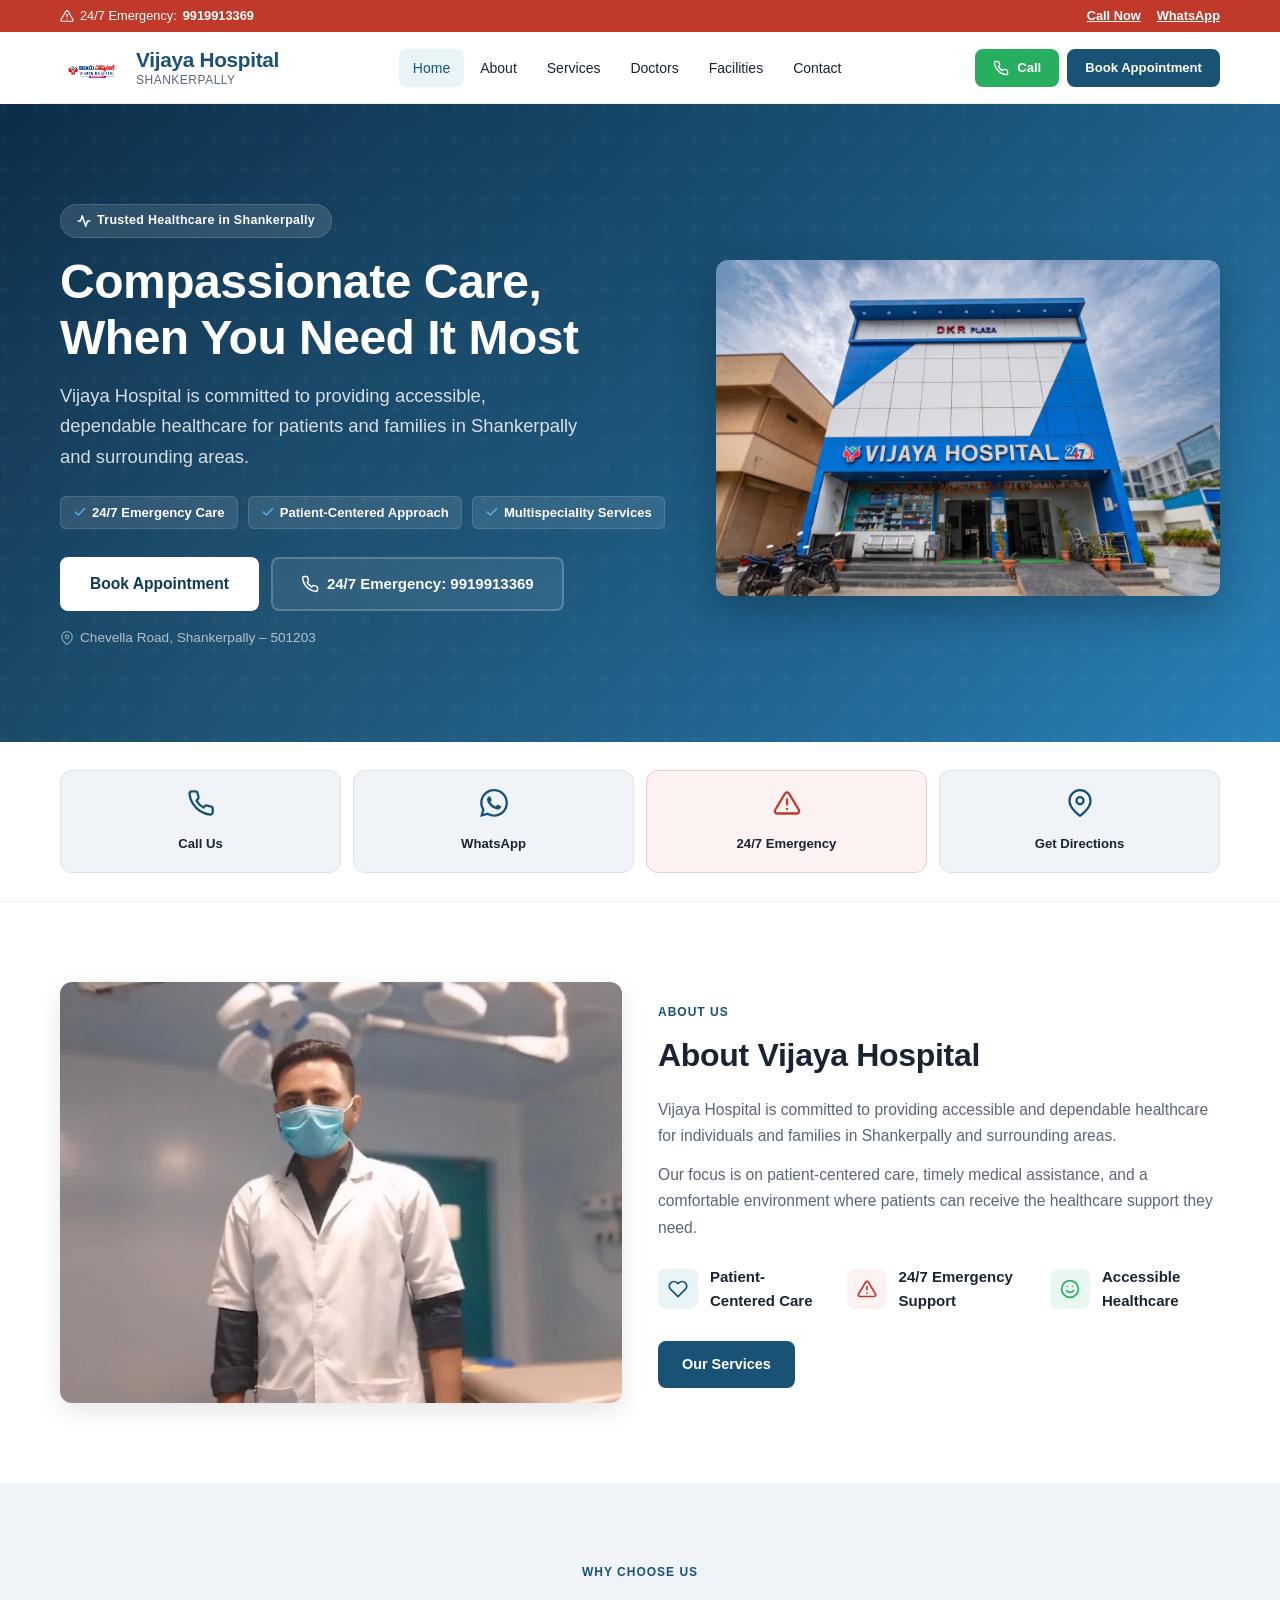
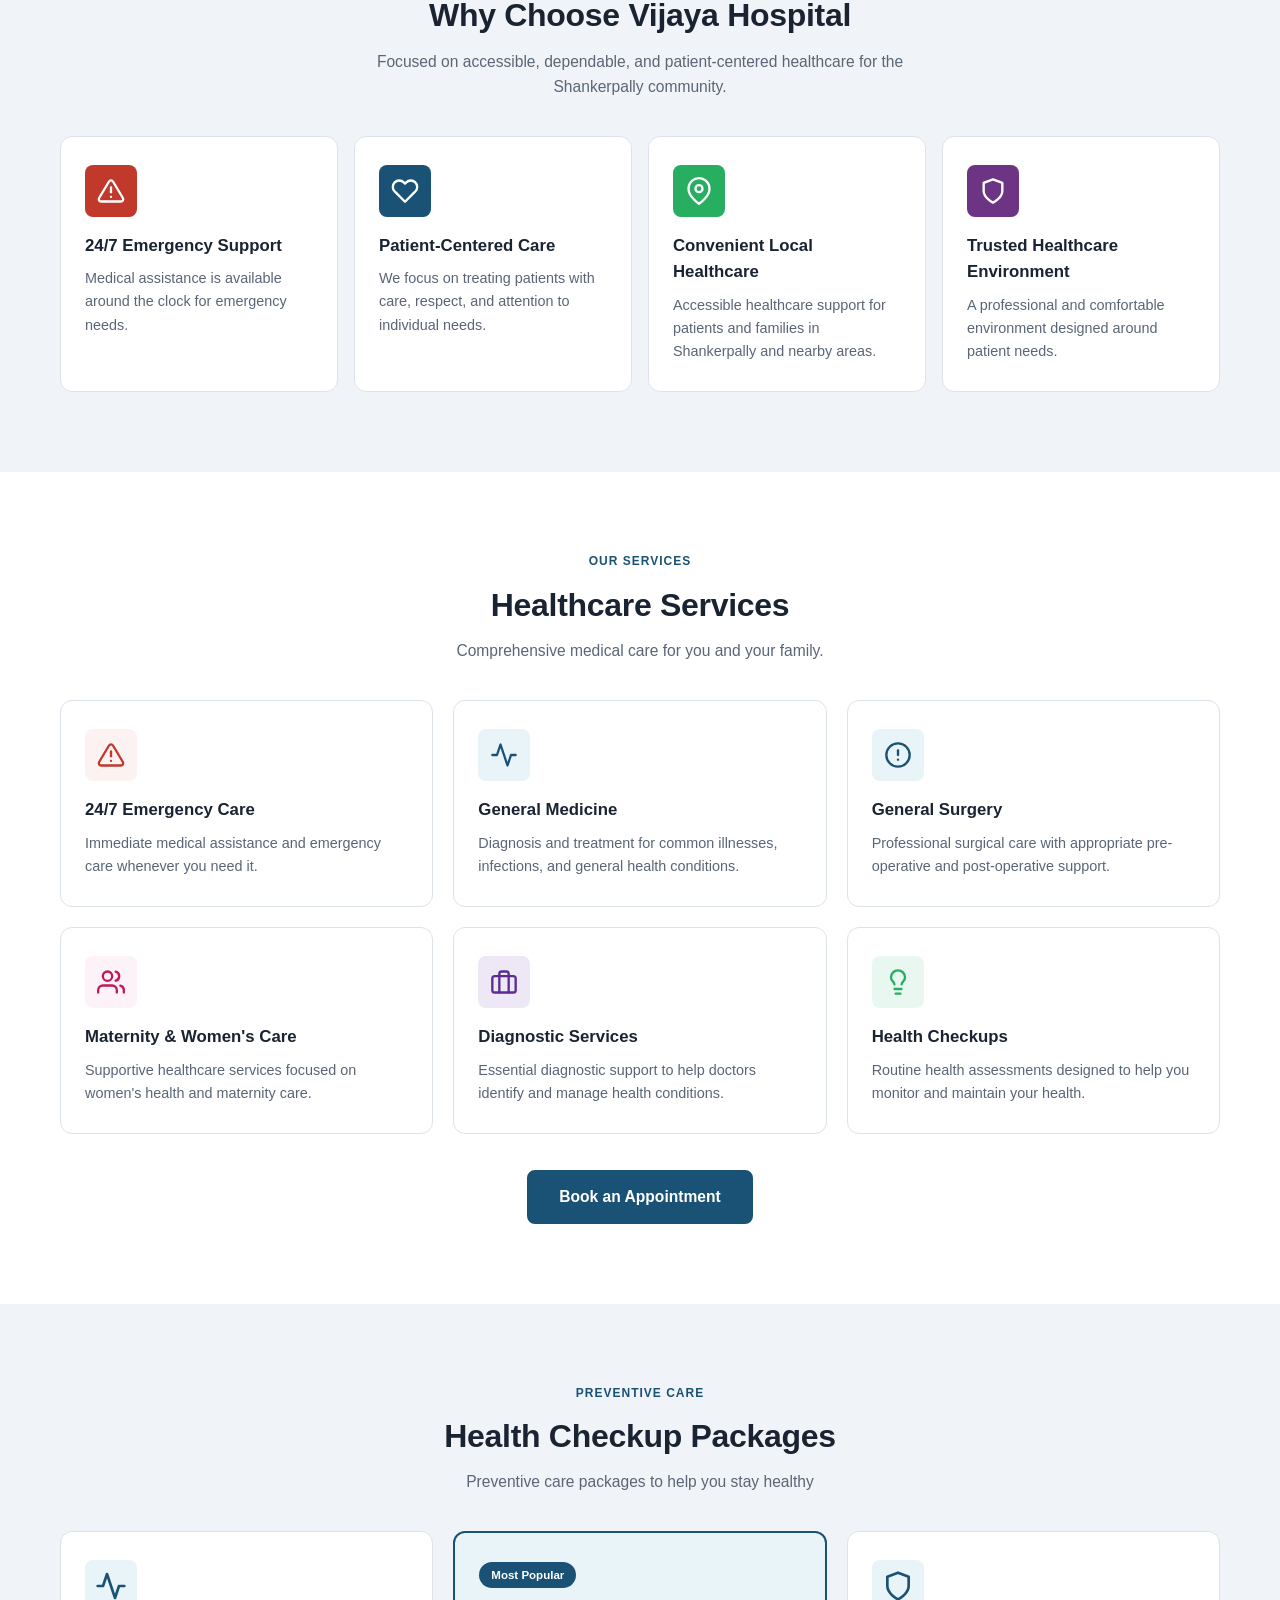
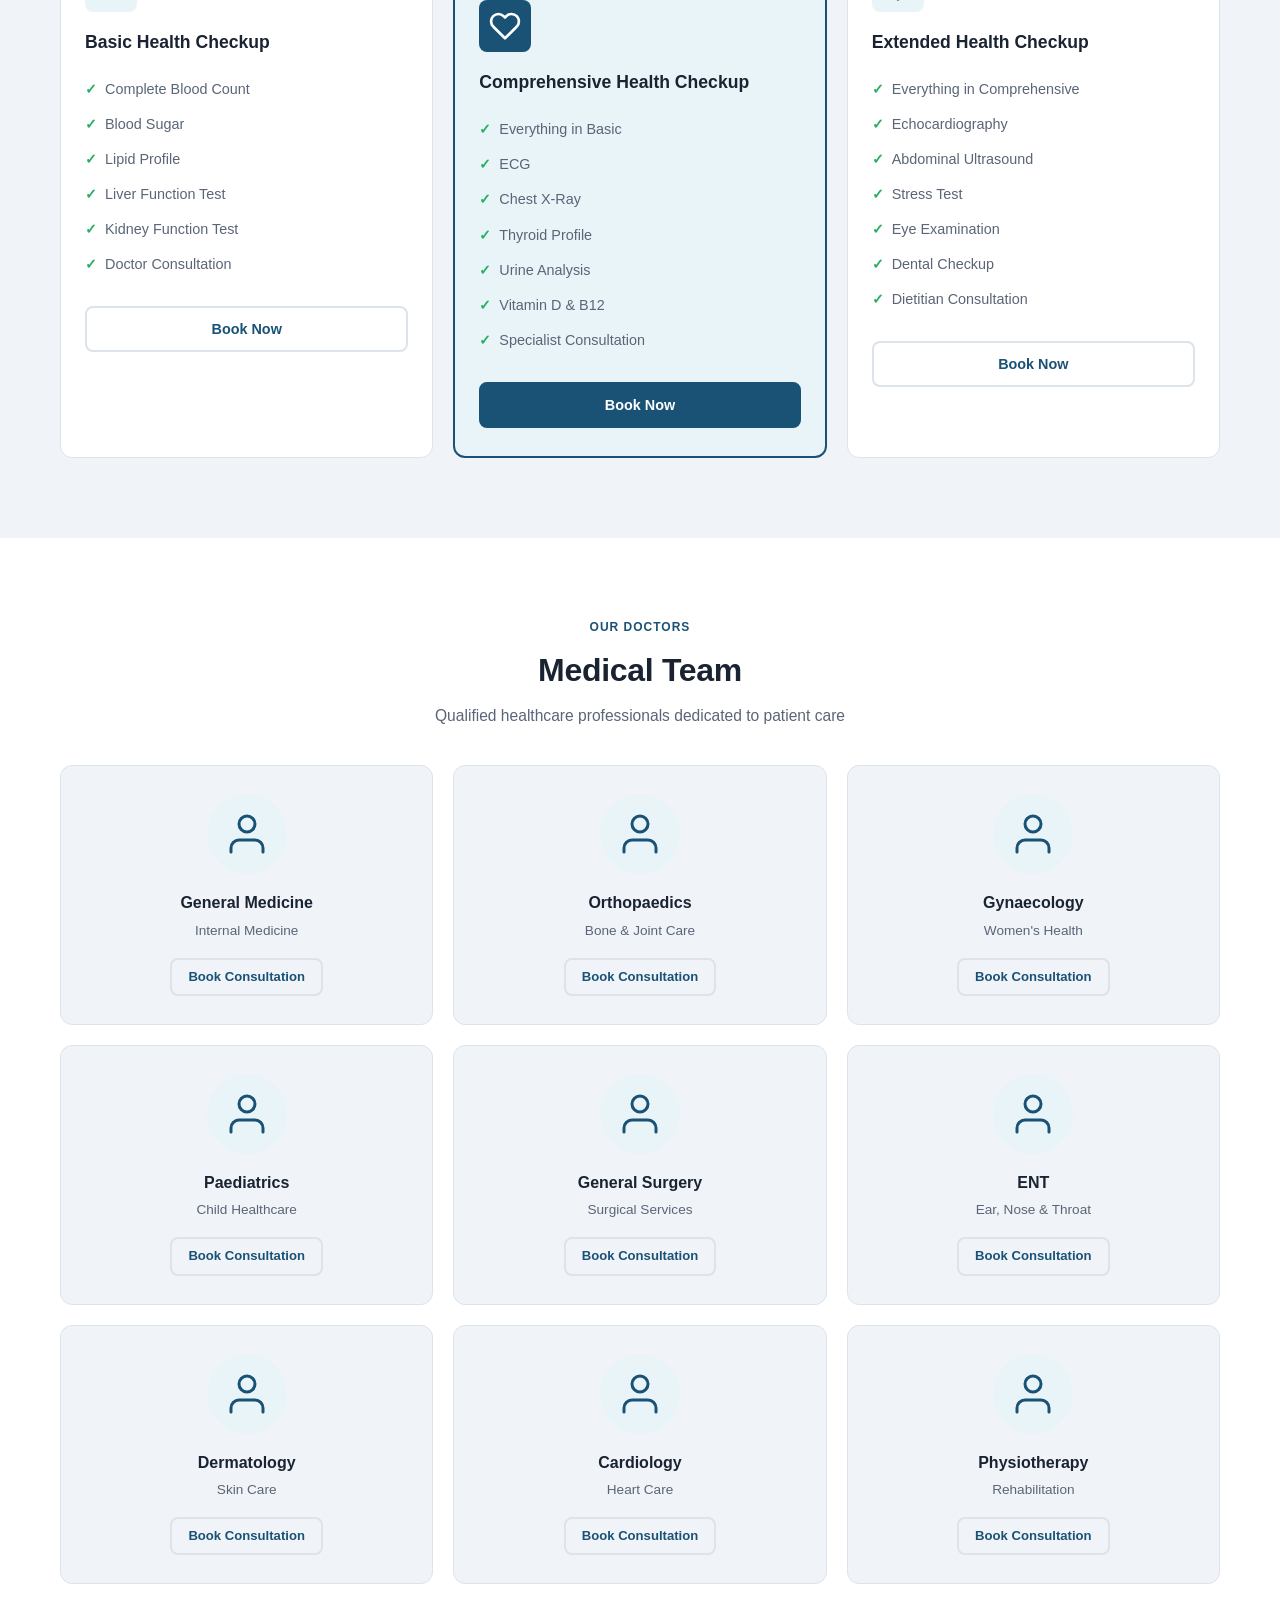
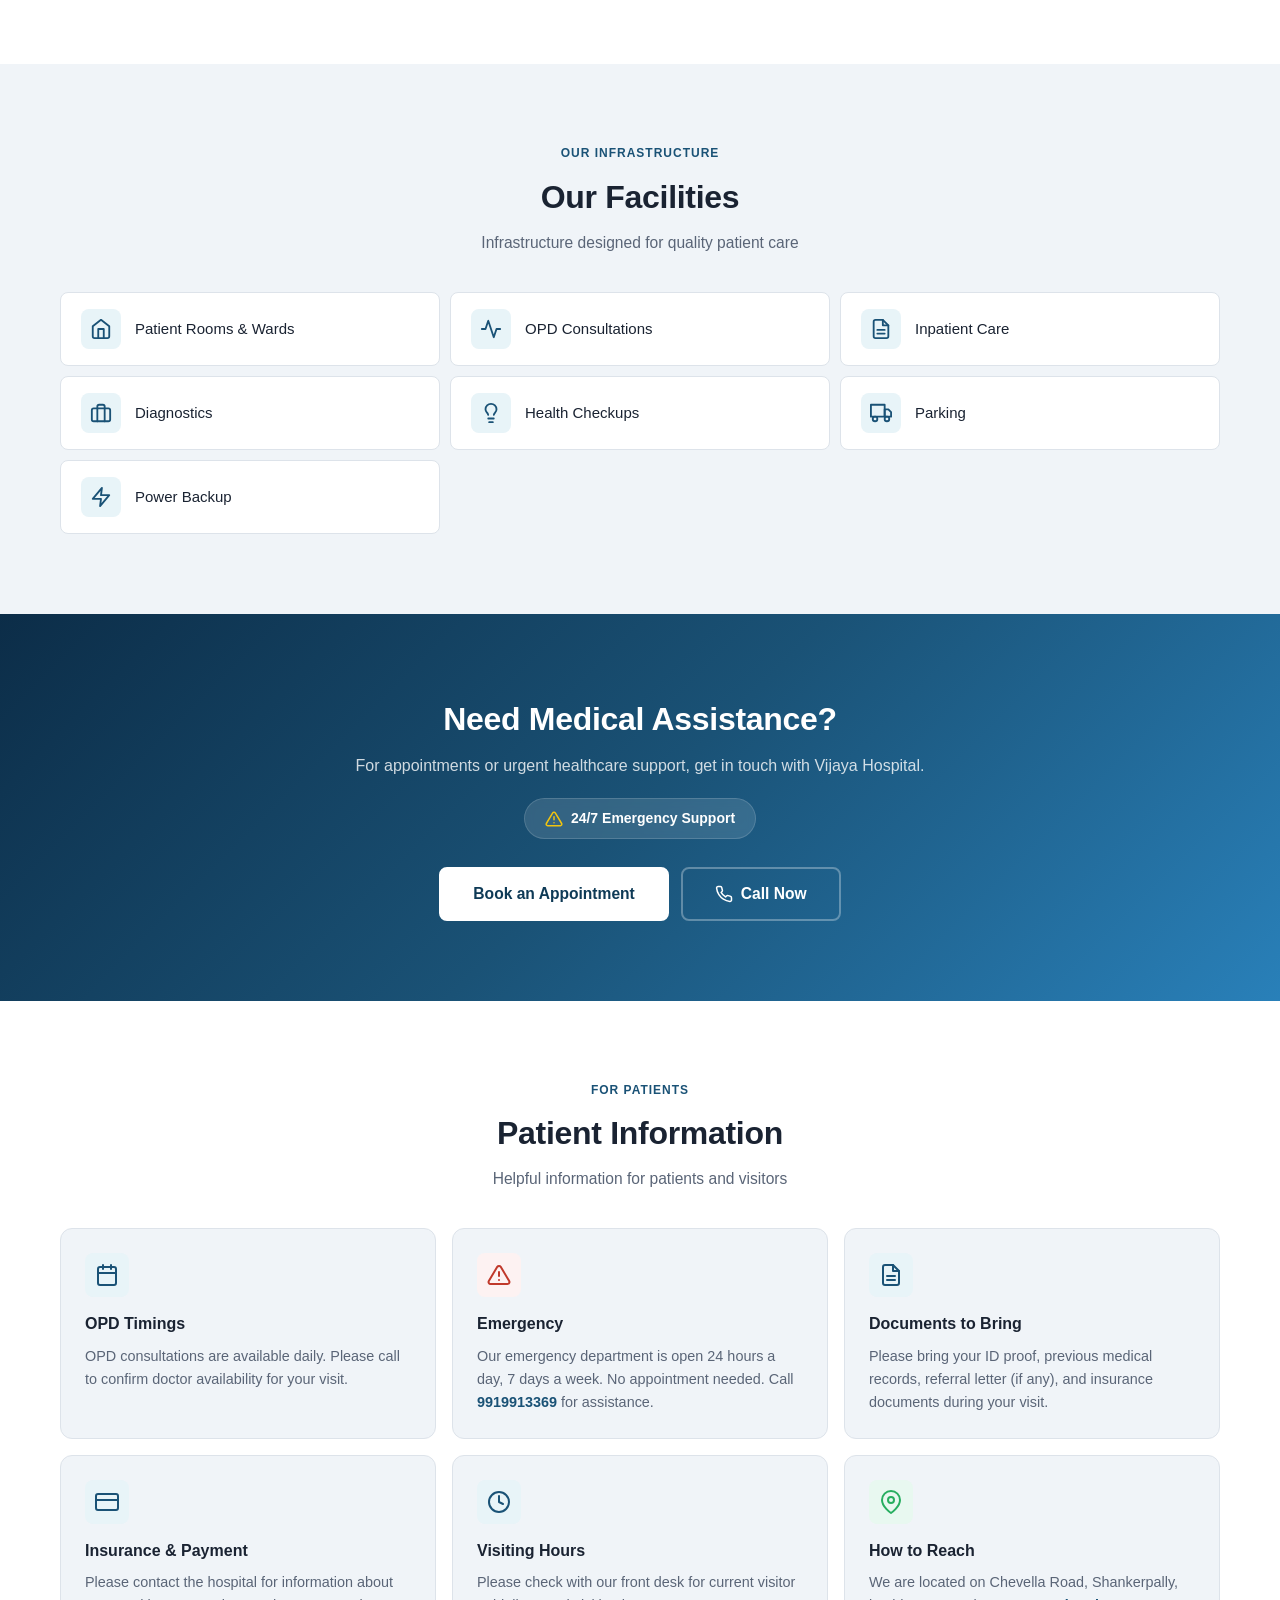
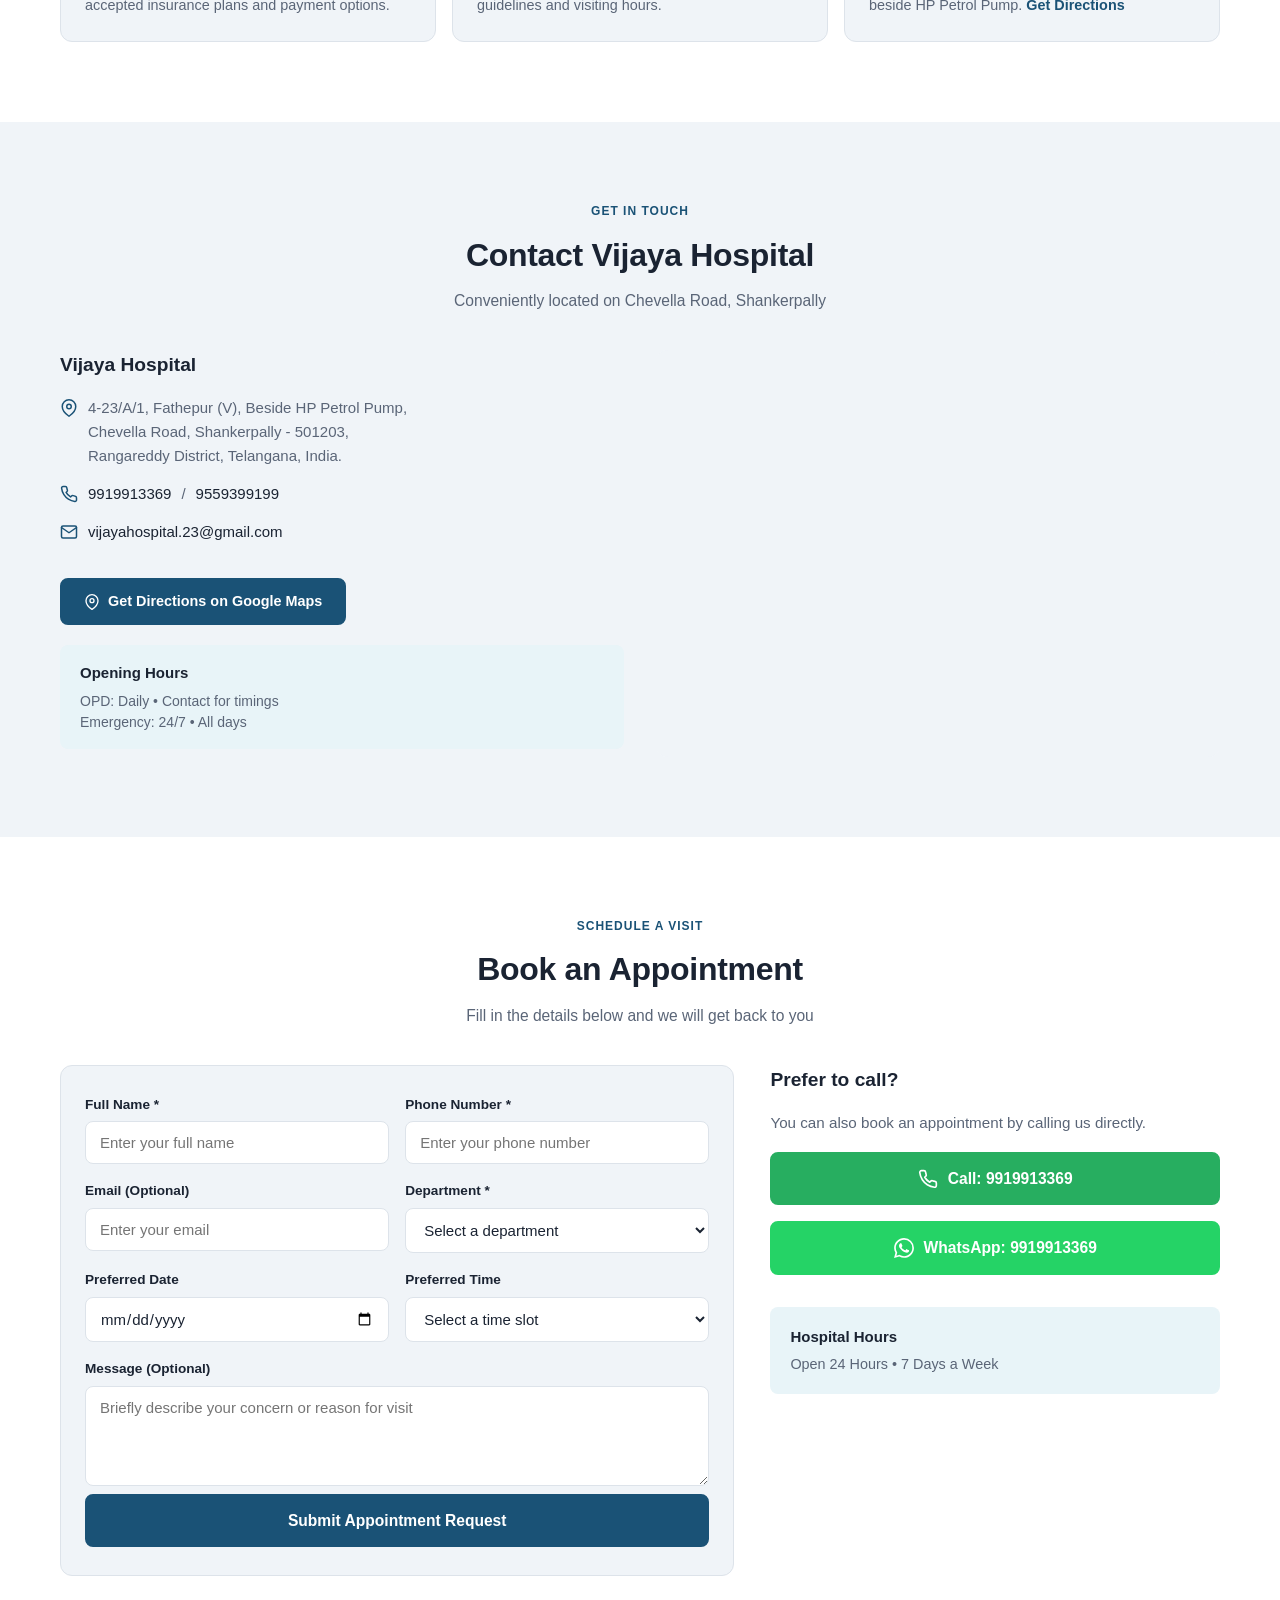
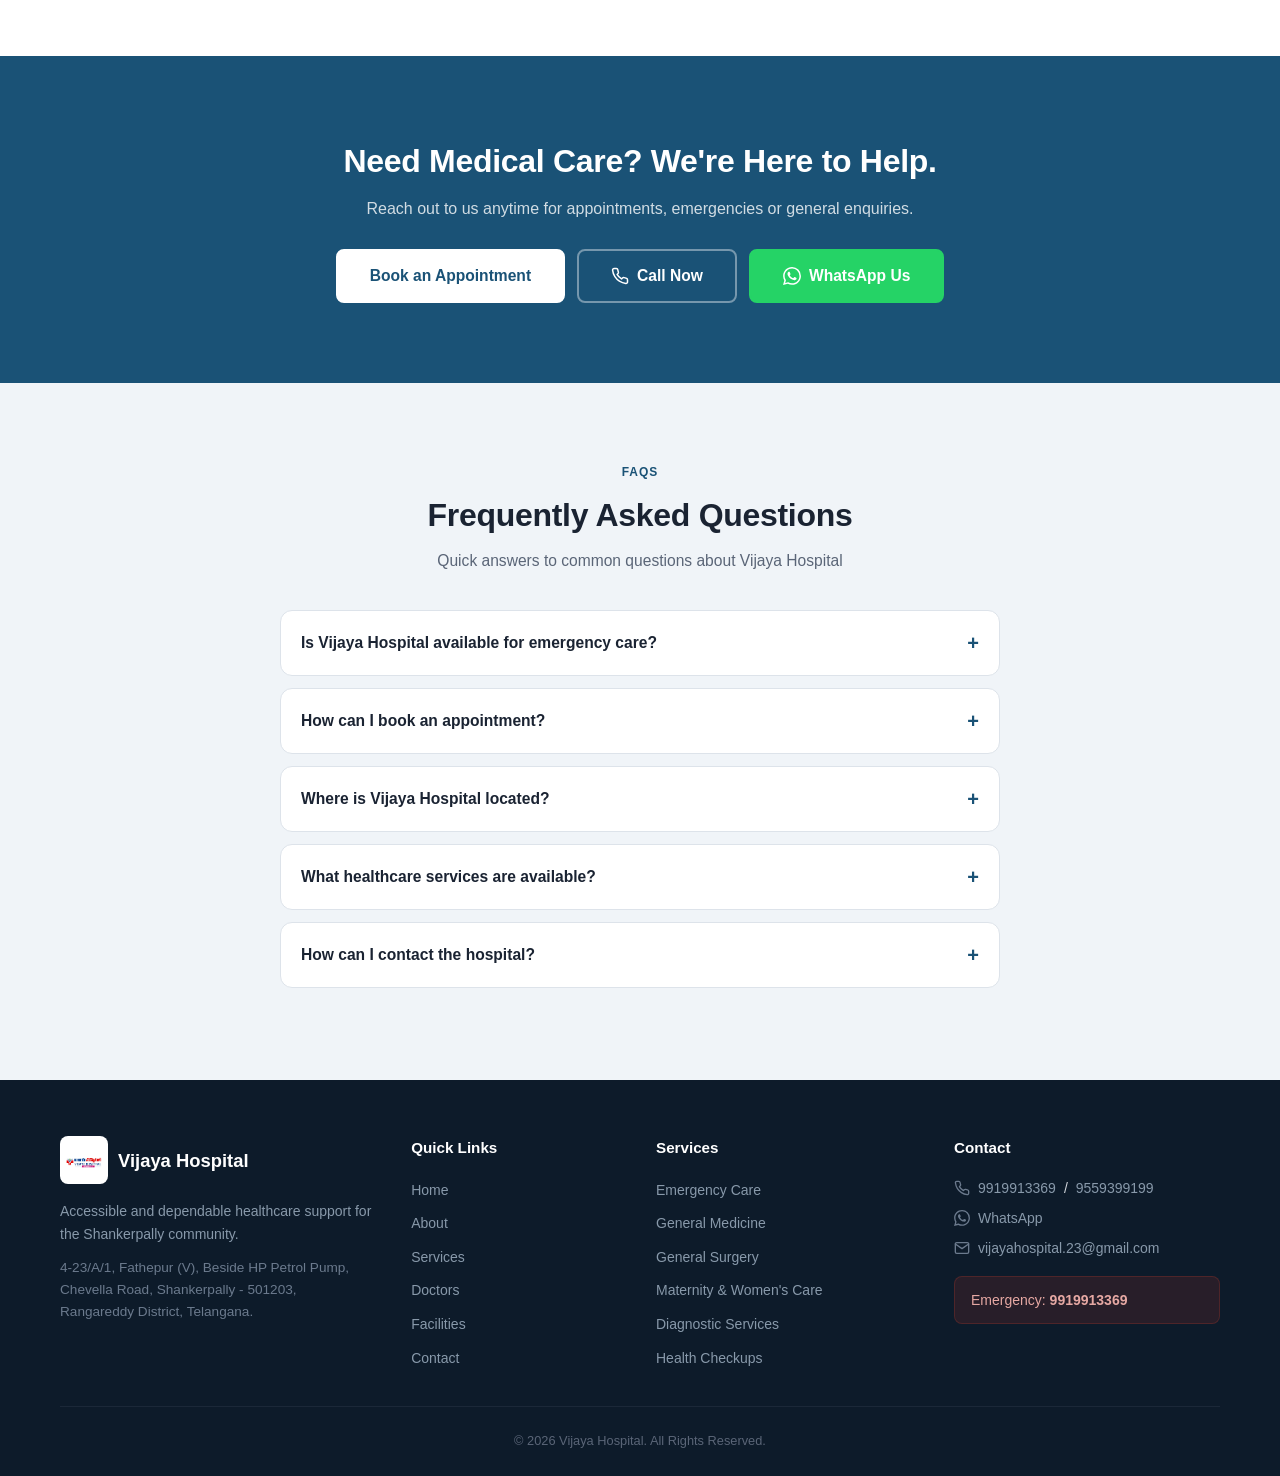
==== commit d164ec9c: "Add files via upload" ====
--- a/index.html
+++ b/index.html
@@ -3,19 +3,19 @@
 <head>
     <meta charset="UTF-8">
     <meta name="viewport" content="width=device-width, initial-scale=1.0">
-    <title>Vijaya Hospital | Trusted Healthcare in Shankarpally</title>
-    <meta name="description" content="Vijaya Hospital provides accessible and dependable healthcare services in Shankarpally, including emergency care, general medicine, surgery, maternity care, diagnostics and health checkups.">
-    <meta name="keywords" content="Vijaya Hospital, Shankarpally, hospital, 24/7 emergency, general medicine, surgery, maternity care, diagnostics, health checkups, Telangana">
+    <title>Vijaya Hospital | Healthcare Services in Shankerpally</title>
+    <meta name="description" content="Vijaya Hospital provides accessible healthcare services and medical support for patients and families in Shankerpally.">
+    <meta name="keywords" content="Vijaya Hospital, Shankerpally, hospital, emergency care, general medicine, surgery, maternity care, diagnostics, health checkups, Telangana">
     <meta name="author" content="Vijaya Hospital">
     <meta name="robots" content="index, follow">
-    <meta property="og:title" content="Vijaya Hospital | Trusted Healthcare in Shankarpally">
-    <meta property="og:description" content="Vijaya Hospital provides accessible and dependable healthcare services in Shankarpally, including emergency care, general medicine, surgery, maternity care, diagnostics and health checkups.">
+    <meta property="og:title" content="Vijaya Hospital | Healthcare Services in Shankerpally">
+    <meta property="og:description" content="Vijaya Hospital provides accessible healthcare services and medical support for patients and families in Shankerpally.">
     <meta property="og:type" content="website">
     <meta property="og:site_name" content="Vijaya Hospital">
     <meta property="og:locale" content="en_IN">
     <meta name="twitter:card" content="summary">
-    <meta name="twitter:title" content="Vijaya Hospital | Trusted Healthcare in Shankarpally">
-    <meta name="twitter:description" content="Vijaya Hospital provides accessible and dependable healthcare services in Shankarpally.">
+    <meta name="twitter:title" content="Vijaya Hospital | Healthcare Services in Shankerpally">
+    <meta name="twitter:description" content="Vijaya Hospital provides accessible healthcare services and medical support for patients and families in Shankerpally.">
     <link rel="canonical" href="https://vijayahospital.in/">
     <link rel="stylesheet" href="./css/style.css">
     <link rel="preconnect" href="https://fonts.googleapis.com">
@@ -40,10 +40,10 @@
         </div>
         <div class="container header-main">
             <a href="./index.html" class="logo" aria-label="Vijaya Hospital Home">
-                <img src="./assets/images/logo.png" alt="Vijaya Hospital Shankarpally logo" width="52" height="52">
+                <img src="./assets/images/logo.png" alt="Vijaya Hospital Shankerpally logo" width="60" height="60">
                 <div class="logo-text">
                     <span class="logo-name">Vijaya Hospital</span>
-                    <span class="logo-tagline">Shankarpally</span>
+                    <span class="logo-tagline">Shankerpally</span>
                 </div>
             </a>
             <nav class="nav" id="nav" aria-label="Main navigation">
@@ -51,7 +51,7 @@
                     <li><a href="#home" class="nav-link active">Home</a></li>
                     <li><a href="#about" class="nav-link">About</a></li>
                     <li><a href="#services" class="nav-link">Services</a></li>
-                    <li><a href="#specialities" class="nav-link">Doctors</a></li>
+                    <li><a href="#medical-team" class="nav-link">Doctors</a></li>
                     <li><a href="#facilities" class="nav-link">Facilities</a></li>
                     <li><a href="#contact" class="nav-link">Contact</a></li>
                 </ul>
@@ -78,21 +78,24 @@
             <div class="hero-overlay"></div>
             <div class="container hero-inner">
                 <div class="hero-content">
-                    <span class="hero-badge">Trusted Healthcare in Shankarpally</span>
+                    <span class="hero-badge">
+                        <svg width="14" height="14" viewBox="0 0 24 24" fill="none" stroke="currentColor" stroke-width="2.5" stroke-linecap="round" stroke-linejoin="round"><path d="M22 12h-4l-3 9L9 3l-3 9H2"></path></svg>
+                        Trusted Healthcare in Shankerpally
+                    </span>
                     <h1 class="hero-title">Compassionate Care,<br>When You Need It Most</h1>
-                    <p class="hero-subtitle">Vijaya Hospital delivers 24/7 multispeciality healthcare with emergency care, ICU, ambulance, diagnostics and 9 medical specialities &mdash; all under one roof.</p>
+                    <p class="hero-subtitle">Vijaya Hospital is committed to providing accessible, dependable healthcare for patients and families in Shankerpally and surrounding areas.</p>
                     <div class="hero-features">
                         <span class="hero-feature">
-                            <svg width="16" height="16" viewBox="0 0 24 24" fill="none" stroke="currentColor" stroke-width="2.5" stroke-linecap="round" stroke-linejoin="round"><polyline points="20 6 9 17 4 12"></polyline></svg>
-                            24/7 Emergency
+                            <svg width="14" height="14" viewBox="0 0 24 24" fill="none" stroke="currentColor" stroke-width="2.5" stroke-linecap="round" stroke-linejoin="round"><polyline points="20 6 9 17 4 12"></polyline></svg>
+                            24/7 Emergency Care
                         </span>
                         <span class="hero-feature">
-                            <svg width="16" height="16" viewBox="0 0 24 24" fill="none" stroke="currentColor" stroke-width="2.5" stroke-linecap="round" stroke-linejoin="round"><polyline points="20 6 9 17 4 12"></polyline></svg>
-                            30 Beds
+                            <svg width="14" height="14" viewBox="0 0 24 24" fill="none" stroke="currentColor" stroke-width="2.5" stroke-linecap="round" stroke-linejoin="round"><polyline points="20 6 9 17 4 12"></polyline></svg>
+                            Patient-Centered Approach
                         </span>
                         <span class="hero-feature">
-                            <svg width="16" height="16" viewBox="0 0 24 24" fill="none" stroke="currentColor" stroke-width="2.5" stroke-linecap="round" stroke-linejoin="round"><polyline points="20 6 9 17 4 12"></polyline></svg>
-                            9 Specialities
+                            <svg width="14" height="14" viewBox="0 0 24 24" fill="none" stroke="currentColor" stroke-width="2.5" stroke-linecap="round" stroke-linejoin="round"><polyline points="20 6 9 17 4 12"></polyline></svg>
+                            Multispeciality Services
                         </span>
                     </div>
                     <div class="hero-buttons">
@@ -104,11 +107,11 @@
                     </div>
                     <div class="hero-location">
                         <svg width="14" height="14" viewBox="0 0 24 24" fill="none" stroke="currentColor" stroke-width="2" stroke-linecap="round" stroke-linejoin="round"><path d="M21 10c0 7-9 13-9 13s-9-6-9-13a9 9 0 0 1 18 0z"></path><circle cx="12" cy="10" r="3"></circle></svg>
-                        Chevella Road, Shankarpally &ndash; 501203
+                        Chevella Road, Shankerpally &ndash; 501203
                     </div>
                 </div>
                 <div class="hero-image">
-                    <img src="./assets/images/hospital-building.jpg" alt="Vijaya Hospital building in Shankarpally" width="600" height="400" loading="eager">
+                    <img src="./assets/images/hospital-building.jpg" alt="Vijaya Hospital building in Shankerpally, Telangana" width="600" height="400" loading="eager">
                 </div>
             </div>
         </section>
@@ -135,7 +138,7 @@
                         </div>
                         <span class="quick-action-label">24/7 Emergency</span>
                     </a>
-                    <a href="https://maps.google.com/?q=Vijaya+Hospital+Shankarpally" class="quick-action-card" target="_blank" rel="noopener">
+                    <a href="https://maps.google.com/?q=Vijaya+Hospital+Shankerpally" class="quick-action-card" target="_blank" rel="noopener">
                         <div class="quick-action-icon">
                             <svg width="28" height="28" viewBox="0 0 24 24" fill="none" stroke="currentColor" stroke-width="2" stroke-linecap="round" stroke-linejoin="round"><path d="M21 10c0 7-9 13-9 13s-9-6-9-13a9 9 0 0 1 18 0z"></path><circle cx="12" cy="10" r="3"></circle></svg>
                         </div>
@@ -145,463 +148,17 @@
             </div>
         </section>
 
-        <!-- Why Choose Vijaya Hospital -->
-        <section class="why-choose" id="why-choose">
-            <div class="container">
-                <h2>Why Choose Vijaya Hospital</h2>
-                <p class="section-subtitle">Comprehensive healthcare services with round-the-clock availability</p>
-                <div class="why-grid">
-                    <div class="why-card">
-                        <div class="why-icon">
-                            <svg width="32" height="32" viewBox="0 0 24 24" fill="none" stroke="currentColor" stroke-width="2" stroke-linecap="round" stroke-linejoin="round"><path d="M10.29 3.86L1.82 18a2 2 0 0 0 1.71 3h16.94a2 2 0 0 0 1.71-3L13.71 3.86a2 2 0 0 0-3.42 0z"></path><line x1="12" y1="9" x2="12" y2="13"></line><line x1="12" y1="17" x2="12.01" y2="17"></line></svg>
-                        </div>
-                        <h3>24/7 Emergency Care</h3>
-                        <p>Round-the-clock emergency services always available</p>
-                    </div>
-                    <div class="why-card">
-                        <div class="why-icon">
-                            <svg width="32" height="32" viewBox="0 0 24 24" fill="none" stroke="currentColor" stroke-width="2" stroke-linecap="round" stroke-linejoin="round"><path d="M22 12h-4l-3 9L9 3l-3 9H2"></path></svg>
-                        </div>
-                        <h3>General ICU</h3>
-                        <p>Intensive care unit with monitoring facilities</p>
-                    </div>
-                    <div class="why-card">
-                        <div class="why-icon">
-                            <svg width="32" height="32" viewBox="0 0 24 24" fill="none" stroke="currentColor" stroke-width="2" stroke-linecap="round" stroke-linejoin="round"><path d="M3 9l9-7 9 7v11a2 2 0 0 1-2 2H5a2 2 0 0 1-2-2z"></path><polyline points="9 22 9 12 15 12 15 22"></polyline></svg>
-                        </div>
-                        <h3>30 Beds</h3>
-                        <p>Including emergency beds and patient wards</p>
-                    </div>
-                    <div class="why-card">
-                        <div class="why-icon">
-                            <svg width="32" height="32" viewBox="0 0 24 24" fill="none" stroke="currentColor" stroke-width="2" stroke-linecap="round" stroke-linejoin="round"><rect x="1" y="3" width="15" height="13"></rect><polygon points="16 8 20 8 23 11 23 16 16 16 16 8"></polygon><circle cx="5.5" cy="18.5" r="2.5"></circle><circle cx="18.5" cy="18.5" r="2.5"></circle></svg>
-                        </div>
-                        <h3>24/7 Ambulance</h3>
-                        <p>Emergency ambulance service at all times</p>
-                    </div>
-                    <div class="why-card">
-                        <div class="why-icon">
-                            <svg width="32" height="32" viewBox="0 0 24 24" fill="none" stroke="currentColor" stroke-width="2" stroke-linecap="round" stroke-linejoin="round"><path d="M14 2H6a2 2 0 0 0-2 2v16a2 2 0 0 0 2 2h12a2 2 0 0 0 2-2V8z"></path><polyline points="14 2 14 8 20 8"></polyline><line x1="16" y1="13" x2="8" y2="13"></line><line x1="16" y1="17" x2="8" y2="17"></line><polyline points="10 9 9 9 8 9"></polyline></svg>
-                        </div>
-                        <h3>24/7 Laboratory</h3>
-                        <p>Diagnostic lab services available day and night</p>
-                    </div>
-                    <div class="why-card">
-                        <div class="why-icon">
-                            <svg width="32" height="32" viewBox="0 0 24 24" fill="none" stroke="currentColor" stroke-width="2" stroke-linecap="round" stroke-linejoin="round"><path d="M6 2L3 6v14a2 2 0 0 0 2 2h14a2 2 0 0 0 2-2V6l-3-4z"></path><line x1="3" y1="6" x2="21" y2="6"></line><path d="M16 10a4 4 0 0 1-8 0"></path></svg>
-                        </div>
-                        <h3>24/7 Pharmacy</h3>
-                        <p>Medicines and prescriptions fulfilled anytime</p>
-                    </div>
-                    <div class="why-card">
-                        <div class="why-icon">
-                            <svg width="32" height="32" viewBox="0 0 24 24" fill="none" stroke="currentColor" stroke-width="2" stroke-linecap="round" stroke-linejoin="round"><rect x="2" y="7" width="20" height="14" rx="2" ry="2"></rect><path d="M16 21V5a2 2 0 0 0-2-2h-4a2 2 0 0 0-2 2v16"></path></svg>
-                        </div>
-                        <h3>24/7 X-Ray</h3>
-                        <p>Imaging and radiology services around the clock</p>
-                    </div>
-                    <div class="why-card">
-                        <div class="why-icon">
-                            <svg width="32" height="32" viewBox="0 0 24 24" fill="none" stroke="currentColor" stroke-width="2" stroke-linecap="round" stroke-linejoin="round"><path d="M17 21v-2a4 4 0 0 0-4-4H5a4 4 0 0 0-4 4v2"></path><circle cx="9" cy="7" r="4"></circle><path d="M23 21v-2a4 4 0 0 0-3-3.87"></path><path d="M16 3.13a4 4 0 0 1 0 7.75"></path></svg>
-                        </div>
-                        <h3>Multiple Specialities</h3>
-                        <p>9 medical specialities under one roof</p>
-                    </div>
-                    <div class="why-card">
-                        <div class="why-icon">
-                            <svg width="32" height="32" viewBox="0 0 24 24" fill="none" stroke="currentColor" stroke-width="2" stroke-linecap="round" stroke-linejoin="round"><circle cx="12" cy="12" r="10"></circle><line x1="12" y1="8" x2="12" y2="12"></line><line x1="12" y1="16" x2="12.01" y2="16"></line></svg>
-                        </div>
-                        <h3>Operation Theatre</h3>
-                        <p>Equipped operation theatre for surgical procedures</p>
-                    </div>
-                </div>
-            </div>
-        </section>
-
-        <!-- Specialities -->
-        <section class="specialities" id="specialities">
-            <div class="container">
-                <h2>Our Specialities</h2>
-                <p class="section-subtitle">Expert medical care across multiple departments</p>
-                <div class="specialities-grid">
-                    <a href="./specialities/general-medicine/" class="speciality-card">
-                        <div class="speciality-icon">
-                            <svg width="36" height="36" viewBox="0 0 24 24" fill="none" stroke="currentColor" stroke-width="2" stroke-linecap="round" stroke-linejoin="round"><path d="M22 12h-4l-3 9L9 3l-3 9H2"></path></svg>
-                        </div>
-                        <h3>General Medicine</h3>
-                        <span class="speciality-arrow">&rarr;</span>
-                    </a>
-                    <a href="./specialities/orthopaedics/" class="speciality-card">
-                        <div class="speciality-icon">
-                            <svg width="36" height="36" viewBox="0 0 24 24" fill="none" stroke="currentColor" stroke-width="2" stroke-linecap="round" stroke-linejoin="round"><path d="M18 8h1a4 4 0 0 1 0 8h-1"></path><path d="M2 8h16v9a4 4 0 0 1-4 4H6a4 4 0 0 1-4-4V8z"></path><line x1="6" y1="1" x2="6" y2="4"></line><line x1="10" y1="1" x2="10" y2="4"></line><line x1="14" y1="1" x2="14" y2="4"></line></svg>
-                        </div>
-                        <h3>Orthopaedics</h3>
-                        <span class="speciality-arrow">&rarr;</span>
-                    </a>
-                    <a href="./specialities/gynaecology/" class="speciality-card">
-                        <div class="speciality-icon">
-                            <svg width="36" height="36" viewBox="0 0 24 24" fill="none" stroke="currentColor" stroke-width="2" stroke-linecap="round" stroke-linejoin="round"><path d="M20.84 4.61a5.5 5.5 0 0 0-7.78 0L12 5.67l-1.06-1.06a5.5 5.5 0 0 0-7.78 7.78l1.06 1.06L12 21.23l7.78-7.78 1.06-1.06a5.5 5.5 0 0 0 0-7.78z"></path></svg>
-                        </div>
-                        <h3>Gynaecology</h3>
-                        <span class="speciality-arrow">&rarr;</span>
-                    </a>
-                    <a href="./specialities/paediatrics/" class="speciality-card">
-                        <div class="speciality-icon">
-                            <svg width="36" height="36" viewBox="0 0 24 24" fill="none" stroke="currentColor" stroke-width="2" stroke-linecap="round" stroke-linejoin="round"><path d="M9 18h6"></path><path d="M10 22h4"></path><path d="M15.09 14c.18-.98.65-1.74 1.41-2.5A4.65 4.65 0 0 0 18 8 6 6 0 0 0 6 8c0 1 .23 2.23 1.5 3.5A4.61 4.61 0 0 1 8.91 14"></path></svg>
-                        </div>
-                        <h3>Paediatrics</h3>
-                        <span class="speciality-arrow">&rarr;</span>
-                    </a>
-                    <a href="./specialities/general-surgery/" class="speciality-card">
-                        <div class="speciality-icon">
-                            <svg width="36" height="36" viewBox="0 0 24 24" fill="none" stroke="currentColor" stroke-width="2" stroke-linecap="round" stroke-linejoin="round"><circle cx="12" cy="12" r="10"></circle><line x1="12" y1="8" x2="12" y2="12"></line><line x1="12" y1="16" x2="12.01" y2="16"></line></svg>
-                        </div>
-                        <h3>General Surgery</h3>
-                        <span class="speciality-arrow">&rarr;</span>
-                    </a>
-                    <a href="./specialities/ent/" class="speciality-card">
-                        <div class="speciality-icon">
-                            <svg width="36" height="36" viewBox="0 0 24 24" fill="none" stroke="currentColor" stroke-width="2" stroke-linecap="round" stroke-linejoin="round"><path d="M12 1a3 3 0 0 0-3 3v8a3 3 0 0 0 6 0V4a3 3 0 0 0-3-3z"></path><path d="M19 10v2a7 7 0 0 1-14 0v-2"></path><line x1="12" y1="19" x2="12" y2="23"></line><line x1="8" y1="23" x2="16" y2="23"></line></svg>
-                        </div>
-                        <h3>ENT</h3>
-                        <span class="speciality-arrow">&rarr;</span>
-                    </a>
-                    <a href="./specialities/dermatology/" class="speciality-card">
-                        <div class="speciality-icon">
-                            <svg width="36" height="36" viewBox="0 0 24 24" fill="none" stroke="currentColor" stroke-width="2" stroke-linecap="round" stroke-linejoin="round"><circle cx="12" cy="12" r="10"></circle><path d="M8 14s1.5 2 4 2 4-2 4-2"></path><line x1="9" y1="9" x2="9.01" y2="9"></line><line x1="15" y1="9" x2="15.01" y2="9"></line></svg>
-                        </div>
-                        <h3>Dermatology</h3>
-                        <span class="speciality-arrow">&rarr;</span>
-                    </a>
-                    <a href="./specialities/cardiology/" class="speciality-card">
-                        <div class="speciality-icon">
-                            <svg width="36" height="36" viewBox="0 0 24 24" fill="none" stroke="currentColor" stroke-width="2" stroke-linecap="round" stroke-linejoin="round"><path d="M20.84 4.61a5.5 5.5 0 0 0-7.78 0L12 5.67l-1.06-1.06a5.5 5.5 0 0 0-7.78 7.78l1.06 1.06L12 21.23l7.78-7.78 1.06-1.06a5.5 5.5 0 0 0 0-7.78z"></path></svg>
-                        </div>
-                        <h3>Cardiology</h3>
-                        <span class="speciality-arrow">&rarr;</span>
-                    </a>
-                    <a href="./specialities/physiotherapy/" class="speciality-card">
-                        <div class="speciality-icon">
-                            <svg width="36" height="36" viewBox="0 0 24 24" fill="none" stroke="currentColor" stroke-width="2" stroke-linecap="round" stroke-linejoin="round"><path d="M18 8h1a4 4 0 0 1 0 8h-1"></path><path d="M2 8h16v9a4 4 0 0 1-4 4H6a4 4 0 0 1-4-4V8z"></path><line x1="6" y1="1" x2="6" y2="4"></line><line x1="10" y1="1" x2="10" y2="4"></line><line x1="14" y1="1" x2="14" y2="4"></line></svg>
-                        </div>
-                        <h3>Physiotherapy</h3>
-                        <span class="speciality-arrow">&rarr;</span>
-                    </a>
-                </div>
-            </div>
-        </section>
-
-        <!-- 24/7 Emergency Care -->
-        <section class="emergency-section" id="emergency">
-            <div class="container">
-                <div class="emergency-content">
-                    <div class="emergency-text">
-                        <h2>24/7 Emergency Care in Shankarpally</h2>
-                        <p>Your safety is our priority. Our emergency department is staffed and equipped around the clock to handle medical emergencies with speed and care.</p>
-                        <ul class="emergency-list">
-                            <li>
-                                <svg width="20" height="20" viewBox="0 0 24 24" fill="none" stroke="currentColor" stroke-width="2" stroke-linecap="round" stroke-linejoin="round"><path d="M10.29 3.86L1.82 18a2 2 0 0 0 1.71 3h16.94a2 2 0 0 0 1.71-3L13.71 3.86a2 2 0 0 0-3.42 0z"></path><line x1="12" y1="9" x2="12" y2="13"></line><line x1="12" y1="17" x2="12.01" y2="17"></line></svg>
-                                Emergency Care
-                            </li>
-                            <li>
-                                <svg width="20" height="20" viewBox="0 0 24 24" fill="none" stroke="currentColor" stroke-width="2" stroke-linecap="round" stroke-linejoin="round"><path d="M22 12h-4l-3 9L9 3l-3 9H2"></path></svg>
-                                General ICU
-                            </li>
-                            <li>
-                                <svg width="20" height="20" viewBox="0 0 24 24" fill="none" stroke="currentColor" stroke-width="2" stroke-linecap="round" stroke-linejoin="round"><rect x="1" y="3" width="15" height="13"></rect><polygon points="16 8 20 8 23 11 23 16 16 16 16 8"></polygon><circle cx="5.5" cy="18.5" r="2.5"></circle><circle cx="18.5" cy="18.5" r="2.5"></circle></svg>
-                                24/7 Ambulance
-                            </li>
-                            <li>
-                                <svg width="20" height="20" viewBox="0 0 24 24" fill="none" stroke="currentColor" stroke-width="2" stroke-linecap="round" stroke-linejoin="round"><path d="M14 2H6a2 2 0 0 0-2 2v16a2 2 0 0 0 2 2h12a2 2 0 0 0 2-2V8z"></path><polyline points="14 2 14 8 20 8"></polyline></svg>
-                                24/7 Laboratory
-                            </li>
-                            <li>
-                                <svg width="20" height="20" viewBox="0 0 24 24" fill="none" stroke="currentColor" stroke-width="2" stroke-linecap="round" stroke-linejoin="round"><path d="M6 2L3 6v14a2 2 0 0 0 2 2h14a2 2 0 0 0 2-2V6l-3-4z"></path><line x1="3" y1="6" x2="21" y2="6"></line><path d="M16 10a4 4 0 0 1-8 0"></path></svg>
-                                24/7 Pharmacy
-                            </li>
-                            <li>
-                                <svg width="20" height="20" viewBox="0 0 24 24" fill="none" stroke="currentColor" stroke-width="2" stroke-linecap="round" stroke-linejoin="round"><rect x="2" y="7" width="20" height="14" rx="2" ry="2"></rect><path d="M16 21V5a2 2 0 0 0-2-2h-4a2 2 0 0 0-2 2v16"></path></svg>
-                                24/7 X-Ray
-                            </li>
-                        </ul>
-                        <a href="tel:+919919913369" class="btn btn-emergency-lg">
-                            <svg width="18" height="18" viewBox="0 0 24 24" fill="none" stroke="currentColor" stroke-width="2" stroke-linecap="round" stroke-linejoin="round"><path d="M22 16.92v3a2 2 0 0 1-2.18 2 19.79 19.79 0 0 1-8.63-3.07 19.5 19.5 0 0 1-6-6 19.79 19.79 0 0 1-3.07-8.67A2 2 0 0 1 4.11 2h3a2 2 0 0 1 2 1.72c.127.96.361 1.903.7 2.81a2 2 0 0 1-.45 2.11L8.09 9.91a16 16 0 0 0 6 6l1.27-1.27a2 2 0 0 1 2.11-.45c.907.339 1.85.573 2.81.7A2 2 0 0 1 22 16.92z"></path></svg>
-                            Call Emergency Now
-                        </a>
-                    </div>
-                    <div class="emergency-image">
-                        <img src="./assets/images/emergency.jpg" alt="24/7 Emergency care at Vijaya Hospital Shankarpally" width="500" height="350" loading="lazy">
-                    </div>
-                </div>
-            </div>
-        </section>
-
-        <!-- Services -->
-        <section class="services" id="services">
-            <div class="container">
-                <h2>Healthcare Services</h2>
-                <p class="section-subtitle">Comprehensive medical care for you and your family, available with trusted healthcare professionals.</p>
-                <div class="services-grid">
-                    <div class="service-card">
-                        <div class="service-icon service-icon--emergency">
-                            <svg width="28" height="28" viewBox="0 0 24 24" fill="none" stroke="currentColor" stroke-width="2" stroke-linecap="round" stroke-linejoin="round"><path d="M10.29 3.86L1.82 18a2 2 0 0 0 1.71 3h16.94a2 2 0 0 0 1.71-3L13.71 3.86a2 2 0 0 0-3.42 0z"></path><line x1="12" y1="9" x2="12" y2="13"></line><line x1="12" y1="17" x2="12.01" y2="17"></line></svg>
-                        </div>
-                        <h3>24/7 Emergency Care</h3>
-                        <p>Immediate medical assistance and emergency care whenever you need it.</p>
-                    </div>
-                    <div class="service-card">
-                        <div class="service-icon">
-                            <svg width="28" height="28" viewBox="0 0 24 24" fill="none" stroke="currentColor" stroke-width="2" stroke-linecap="round" stroke-linejoin="round"><path d="M22 12h-4l-3 9L9 3l-3 9H2"></path></svg>
-                        </div>
-                        <h3>General Medicine</h3>
-                        <p>Diagnosis and treatment for common illnesses, infections, and general health conditions.</p>
-                    </div>
-                    <div class="service-card">
-                        <div class="service-icon">
-                            <svg width="28" height="28" viewBox="0 0 24 24" fill="none" stroke="currentColor" stroke-width="2" stroke-linecap="round" stroke-linejoin="round"><circle cx="12" cy="12" r="10"></circle><line x1="12" y1="8" x2="12" y2="12"></line><line x1="12" y1="16" x2="12.01" y2="16"></line></svg>
-                        </div>
-                        <h3>General Surgery</h3>
-                        <p>Professional surgical care with appropriate pre-operative and post-operative support.</p>
-                    </div>
-                    <div class="service-card">
-                        <div class="service-icon service-icon--maternity">
-                            <svg width="28" height="28" viewBox="0 0 24 24" fill="none" stroke="currentColor" stroke-width="2" stroke-linecap="round" stroke-linejoin="round"><path d="M17 21v-2a4 4 0 0 0-4-4H5a4 4 0 0 0-4 4v2"></path><circle cx="9" cy="7" r="4"></circle><path d="M23 21v-2a4 4 0 0 0-3-3.87"></path><path d="M16 3.13a4 4 0 0 1 0 7.75"></path></svg>
-                        </div>
-                        <h3>Maternity &amp; Women's Care</h3>
-                        <p>Supportive healthcare services focused on women's health and maternity care.</p>
-                    </div>
-                    <div class="service-card">
-                        <div class="service-icon">
-                            <svg width="28" height="28" viewBox="0 0 24 24" fill="none" stroke="currentColor" stroke-width="2" stroke-linecap="round" stroke-linejoin="round"><rect x="2" y="7" width="20" height="14" rx="2" ry="2"></rect><path d="M16 21V5a2 2 0 0 0-2-2h-4a2 2 0 0 0-2 2v16"></path></svg>
-                        </div>
-                        <h3>Diagnostic Services</h3>
-                        <p>Essential diagnostic support to help doctors identify and manage health conditions.</p>
-                    </div>
-                    <div class="service-card">
-                        <div class="service-icon service-icon--checkup">
-                            <svg width="28" height="28" viewBox="0 0 24 24" fill="none" stroke="currentColor" stroke-width="2" stroke-linecap="round" stroke-linejoin="round"><path d="M9 18h6"></path><path d="M10 22h4"></path><path d="M15.09 14c.18-.98.65-1.74 1.41-2.5A4.65 4.65 0 0 0 18 8 6 6 0 0 0 6 8c0 1 .23 2.23 1.5 3.5A4.61 4.61 0 0 1 8.91 14"></path></svg>
-                        </div>
-                        <h3>Health Checkups</h3>
-                        <p>Routine health assessments designed to help you monitor and maintain your health.</p>
-                    </div>
-                </div>
-                <div class="services-cta">
-                    <a href="#appointment" class="btn btn-primary btn-lg">Book an Appointment</a>
-                </div>
-            </div>
-        </section>
-
-        <!-- Health Checkups -->
-        <section class="health-checkups" id="health-checkups">
-            <div class="container">
-                <h2>Health Checkup Packages</h2>
-                <p class="section-subtitle">Preventive care packages to keep you healthy</p>
-                <div class="checkup-grid">
-                    <div class="checkup-card">
-                        <h3>Basic Health Checkup</h3>
-                        <ul class="checkup-list">
-                            <li>Complete Blood Count</li>
-                            <li>Blood Sugar</li>
-                            <li>Lipid Profile</li>
-                            <li>Liver Function Test</li>
-                            <li>Kidney Function Test</li>
-                            <li>Doctor Consultation</li>
-                        </ul>
-                        <a href="#appointment" class="btn btn-outline">Book Now</a>
-                    </div>
-                    <div class="checkup-card checkup-featured">
-                        <span class="checkup-badge">Most Popular</span>
-                        <h3>Comprehensive Health Checkup</h3>
-                        <ul class="checkup-list">
-                            <li>Everything in Basic</li>
-                            <li>ECG</li>
-                            <li>Chest X-Ray</li>
-                            <li>Thyroid Profile</li>
-                            <li>Urine Analysis</li>
-                            <li>Vitamin D &amp; B12</li>
-                            <li>Specialist Consultation</li>
-                        </ul>
-                        <a href="#appointment" class="btn btn-primary">Book Now</a>
-                    </div>
-                    <div class="checkup-card">
-                        <h3>Extended Health Checkup</h3>
-                        <ul class="checkup-list">
-                            <li>Everything in Comprehensive</li>
-                            <li>Echocardiography</li>
-                            <li>Abdominal Ultrasound</li>
-                            <li>Stress Test</li>
-                            <li>Eye Examination</li>
-                            <li>Dental Checkup</li>
-                            <li>Dietitian Consultation</li>
-                        </ul>
-                        <a href="#appointment" class="btn btn-outline">Book Now</a>
-                    </div>
-                </div>
-            </div>
-        </section>
-
-        <!-- Facilities -->
-        <section class="facilities" id="facilities">
-            <div class="container">
-                <h2>Our Facilities</h2>
-                <p class="section-subtitle">Infrastructure designed for quality patient care</p>
-                <div class="facilities-grid">
-                    <div class="facility-item">
-                        <svg width="24" height="24" viewBox="0 0 24 24" fill="none" stroke="currentColor" stroke-width="2" stroke-linecap="round" stroke-linejoin="round"><path d="M22 12h-4l-3 9L9 3l-3 9H2"></path></svg>
-                        <span>General ICU</span>
-                    </div>
-                    <div class="facility-item">
-                        <svg width="24" height="24" viewBox="0 0 24 24" fill="none" stroke="currentColor" stroke-width="2" stroke-linecap="round" stroke-linejoin="round"><circle cx="12" cy="12" r="10"></circle><line x1="12" y1="8" x2="12" y2="12"></line><line x1="12" y1="16" x2="12.01" y2="16"></line></svg>
-                        <span>Operation Theatre</span>
-                    </div>
-                    <div class="facility-item">
-                        <svg width="24" height="24" viewBox="0 0 24 24" fill="none" stroke="currentColor" stroke-width="2" stroke-linecap="round" stroke-linejoin="round"><path d="M3 9l9-7 9 7v11a2 2 0 0 1-2 2H5a2 2 0 0 1-2-2z"></path><polyline points="9 22 9 12 15 12 15 22"></polyline></svg>
-                        <span>30 Beds</span>
-                    </div>
-                    <div class="facility-item">
-                        <svg width="24" height="24" viewBox="0 0 24 24" fill="none" stroke="currentColor" stroke-width="2" stroke-linecap="round" stroke-linejoin="round"><rect x="3" y="4" width="18" height="18" rx="2" ry="2"></rect><line x1="16" y1="2" x2="16" y2="6"></line><line x1="8" y1="2" x2="8" y2="6"></line><line x1="3" y1="10" x2="21" y2="10"></line></svg>
-                        <span>Emergency Beds</span>
-                    </div>
-                    <div class="facility-item">
-                        <svg width="24" height="24" viewBox="0 0 24 24" fill="none" stroke="currentColor" stroke-width="2" stroke-linecap="round" stroke-linejoin="round"><path d="M14 2H6a2 2 0 0 0-2 2v16a2 2 0 0 0 2 2h12a2 2 0 0 0 2-2V8z"></path><polyline points="14 2 14 8 20 8"></polyline></svg>
-                        <span>Laboratory</span>
-                    </div>
-                    <div class="facility-item">
-                        <svg width="24" height="24" viewBox="0 0 24 24" fill="none" stroke="currentColor" stroke-width="2" stroke-linecap="round" stroke-linejoin="round"><path d="M6 2L3 6v14a2 2 0 0 0 2 2h14a2 2 0 0 0 2-2V6l-3-4z"></path><line x1="3" y1="6" x2="21" y2="6"></line><path d="M16 10a4 4 0 0 1-8 0"></path></svg>
-                        <span>Pharmacy</span>
-                    </div>
-                    <div class="facility-item">
-                        <svg width="24" height="24" viewBox="0 0 24 24" fill="none" stroke="currentColor" stroke-width="2" stroke-linecap="round" stroke-linejoin="round"><rect x="2" y="7" width="20" height="14" rx="2" ry="2"></rect><path d="M16 21V5a2 2 0 0 0-2-2h-4a2 2 0 0 0-2 2v16"></path></svg>
-                        <span>X-Ray</span>
-                    </div>
-                    <div class="facility-item">
-                        <svg width="24" height="24" viewBox="0 0 24 24" fill="none" stroke="currentColor" stroke-width="2" stroke-linecap="round" stroke-linejoin="round"><rect x="2" y="4" width="20" height="16" rx="2"></rect><path d="M7 2v4"></path><path d="M17 2v4"></path><path d="M7 12h10"></path></svg>
-                        <span>Ultrasound</span>
-                    </div>
-                    <div class="facility-item">
-                        <svg width="24" height="24" viewBox="0 0 24 24" fill="none" stroke="currentColor" stroke-width="2" stroke-linecap="round" stroke-linejoin="round"><rect x="1" y="3" width="15" height="13"></rect><polygon points="16 8 20 8 23 11 23 16 16 16 16 8"></polygon><circle cx="5.5" cy="18.5" r="2.5"></circle><circle cx="18.5" cy="18.5" r="2.5"></circle></svg>
-                        <span>Ambulance</span>
-                    </div>
-                    <div class="facility-item">
-                        <svg width="24" height="24" viewBox="0 0 24 24" fill="none" stroke="currentColor" stroke-width="2" stroke-linecap="round" stroke-linejoin="round"><path d="M3 9l9-7 9 7v11a2 2 0 0 1-2 2H5a2 2 0 0 1-2-2z"></path><polyline points="9 22 9 12 15 12 15 22"></polyline></svg>
-                        <span>Patient Rooms &amp; Wards</span>
-                    </div>
-                    <div class="facility-item">
-                        <svg width="24" height="24" viewBox="0 0 24 24" fill="none" stroke="currentColor" stroke-width="2" stroke-linecap="round" stroke-linejoin="round"><rect x="1" y="3" width="15" height="13"></rect><polygon points="16 8 20 8 23 11 23 16 16 16 16 8"></polygon><circle cx="5.5" cy="18.5" r="2.5"></circle><circle cx="18.5" cy="18.5" r="2.5"></circle></svg>
-                        <span>Parking</span>
-                    </div>
-                    <div class="facility-item">
-                        <svg width="24" height="24" viewBox="0 0 24 24" fill="none" stroke="currentColor" stroke-width="2" stroke-linecap="round" stroke-linejoin="round"><polygon points="13 2 3 14 12 14 11 22 21 10 12 10 13 2"></polygon></svg>
-                        <span>Power Backup</span>
-                    </div>
-                </div>
-            </div>
-        </section>
-
-        <!-- Hospital Facilities -->
-        <section class="hospital-facilities" id="hospital-facilities">
-            <div class="container">
-                <h2>Hospital Facilities</h2>
-                <p class="section-subtitle">Designed to provide patients and families with a comfortable and supportive healthcare experience.</p>
-                <div class="hf-grid">
-                    <div class="hf-card">
-                        <div class="hf-icon hf-icon--care">
-                            <svg width="28" height="28" viewBox="0 0 24 24" fill="none" stroke="currentColor" stroke-width="2" stroke-linecap="round" stroke-linejoin="round"><path d="M20.84 4.61a5.5 5.5 0 0 0-7.78 0L12 5.67l-1.06-1.06a5.5 5.5 0 0 0-7.78 7.78l1.06 1.06L12 21.23l7.78-7.78 1.06-1.06a5.5 5.5 0 0 0 0-7.78z"></path></svg>
-                        </div>
-                        <h3>Comfortable Patient Care</h3>
-                        <p>A clean and comfortable environment focused on patient needs.</p>
-                    </div>
-                    <div class="hf-card">
-                        <div class="hf-icon hf-icon--emergency">
-                            <svg width="28" height="28" viewBox="0 0 24 24" fill="none" stroke="currentColor" stroke-width="2" stroke-linecap="round" stroke-linejoin="round"><path d="M10.29 3.86L1.82 18a2 2 0 0 0 1.71 3h16.94a2 2 0 0 0 1.71-3L13.71 3.86a2 2 0 0 0-3.42 0z"></path><line x1="12" y1="9" x2="12" y2="13"></line><line x1="12" y1="17" x2="12.01" y2="17"></line></svg>
-                        </div>
-                        <h3>Emergency Care Support</h3>
-                        <p>Support for patients requiring urgent medical attention.</p>
-                    </div>
-                    <div class="hf-card">
-                        <div class="hf-icon hf-icon--diagnostic">
-                            <svg width="28" height="28" viewBox="0 0 24 24" fill="none" stroke="currentColor" stroke-width="2" stroke-linecap="round" stroke-linejoin="round"><rect x="2" y="7" width="20" height="14" rx="2" ry="2"></rect><path d="M16 21V5a2 2 0 0 0-2-2h-4a2 2 0 0 0-2 2v16"></path></svg>
-                        </div>
-                        <h3>Diagnostic Support</h3>
-                        <p>Diagnostic services to assist healthcare professionals with patient evaluation.</p>
-                    </div>
-                    <div class="hf-card">
-                        <div class="hf-icon hf-icon--family">
-                            <svg width="28" height="28" viewBox="0 0 24 24" fill="none" stroke="currentColor" stroke-width="2" stroke-linecap="round" stroke-linejoin="round"><path d="M17 21v-2a4 4 0 0 0-4-4H5a4 4 0 0 0-4 4v2"></path><circle cx="9" cy="7" r="4"></circle><path d="M23 21v-2a4 4 0 0 0-3-3.87"></path><path d="M16 3.13a4 4 0 0 1 0 7.75"></path></svg>
-                        </div>
-                        <h3>Patient &amp; Family Support</h3>
-                        <p>A supportive environment for patients and their accompanying family members.</p>
-                    </div>
-                </div>
-                <div class="hf-cta">
-                    <a href="#contact" class="btn btn-primary">Contact Us</a>
-                </div>
-            </div>
-        </section>
-
-        <!-- Emergency / Appointment CTA -->
-        <section class="emergency-cta">
-            <div class="container">
-                <h2>Need Medical Assistance?</h2>
-                <p>For appointments or urgent healthcare support, get in touch with Vijaya Hospital.</p>
-                <div class="emergency-cta-badge">
-                    <svg width="18" height="18" viewBox="0 0 24 24" fill="none" stroke="currentColor" stroke-width="2" stroke-linecap="round" stroke-linejoin="round"><path d="M10.29 3.86L1.82 18a2 2 0 0 0 1.71 3h16.94a2 2 0 0 0 1.71-3L13.71 3.86a2 2 0 0 0-3.42 0z"></path><line x1="12" y1="9" x2="12" y2="13"></line><line x1="12" y1="17" x2="12.01" y2="17"></line></svg>
-                    24/7 Emergency Support
-                </div>
-                <div class="emergency-cta-buttons">
-                    <a href="#appointment" class="btn btn-cta-primary">Book an Appointment</a>
-                    <a href="tel:+919919913369" class="btn btn-cta-secondary">
-                        <svg width="18" height="18" viewBox="0 0 24 24" fill="none" stroke="currentColor" stroke-width="2" stroke-linecap="round" stroke-linejoin="round"><path d="M22 16.92v3a2 2 0 0 1-2.18 2 19.79 19.79 0 0 1-8.63-3.07 19.5 19.5 0 0 1-6-6 19.79 19.79 0 0 1-3.07-8.67A2 2 0 0 1 4.11 2h3a2 2 0 0 1 2 1.72c.127.96.361 1.903.7 2.81a2 2 0 0 1-.45 2.11L8.09 9.91a16 16 0 0 0 6 6l1.27-1.27a2 2 0 0 1 2.11-.45c.907.339 1.85.573 2.81.7A2 2 0 0 1 22 16.92z"></path></svg>
-                        Call Now
-                    </a>
-                </div>
-            </div>
-        </section>
-
-        <!-- Patient Information -->
-        <section class="patient-info" id="patient-info">
-            <div class="container">
-                <h2>Patient Information</h2>
-                <p class="section-subtitle">Helpful information for patients and visitors</p>
-                <div class="info-grid">
-                    <div class="info-card">
-                        <h3>OPD Timings</h3>
-                        <p>OPD consultations are available daily. Please call to confirm doctor availability for your visit.</p>
-                    </div>
-                    <div class="info-card">
-                        <h3>Emergency</h3>
-                        <p>Our emergency department is open 24 hours a day, 7 days a week. No appointment needed. Call <a href="tel:+919919913369">9919913369</a> for ambulance.</p>
-                    </div>
-                    <div class="info-card">
-                        <h3>Documents to Bring</h3>
-                        <p>Please bring your ID proof, previous medical records, referral letter (if any), and insurance documents during your visit.</p>
-                    </div>
-                    <div class="info-card">
-                        <h3>Insurance &amp; Payment</h3>
-                        <p>Please contact the hospital for information about accepted insurance plans and payment options.</p>
-                    </div>
-                    <div class="info-card">
-                        <h3>Visiting Hours</h3>
-                        <p>Please check with our front desk for current visitor guidelines and visiting hours.</p>
-                    </div>
-                    <div class="info-card">
-                        <h3>How to Reach</h3>
-                        <p>We are located on Chevella Road, Shankarpally, beside HP Petrol Pump. <a href="https://maps.google.com/?q=Vijaya+Hospital+Shankarpally" target="_blank" rel="noopener">Get Directions</a></p>
-                    </div>
-                </div>
-            </div>
-        </section>
-
-        <!-- About -->
+        <!-- About Vijaya Hospital -->
         <section class="about" id="about">
             <div class="container">
                 <div class="about-content">
                     <div class="about-image">
-                        <img src="./assets/images/about-hospital.jpg" alt="Vijaya Hospital building in Shankarpally, Telangana" width="500" height="350" loading="lazy">
+                        <img src="./assets/images/about-hospital.jpg" alt="Vijaya Hospital building in Shankerpally, Telangana" width="500" height="350" loading="lazy">
                     </div>
                     <div class="about-text">
+                        <span class="section-tag">About Us</span>
                         <h2>About Vijaya Hospital</h2>
-                        <p>Vijaya Hospital is committed to providing accessible and dependable healthcare for individuals and families in Shankarpally and surrounding areas.</p>
+                        <p>Vijaya Hospital is committed to providing accessible and dependable healthcare for individuals and families in Shankerpally and surrounding areas.</p>
                         <p>Our focus is on patient-centered care, timely medical assistance, and a comfortable environment where patients can receive the healthcare support they need.</p>
                         <div class="about-highlights">
                             <div class="about-highlight">
@@ -623,41 +180,42 @@
                                 <span>Accessible Healthcare</span>
                             </div>
                         </div>
-                        <a href="#appointment" class="btn btn-primary">Learn More</a>
-                    </div>
-                </div>
-            </div>
-        </section>
-
-        <!-- Why Choose Vijaya Hospital (After About) -->
-        <section class="why-local" id="why-local">
-            <div class="container">
-                <h2>Why Choose Vijaya Hospital?</h2>
-                <p class="section-subtitle">Focused on accessible, dependable, and patient-centered healthcare for the Shankarpally community.</p>
-                <div class="why-local-grid">
-                    <div class="why-local-card">
-                        <div class="why-local-icon why-local-icon--emergency">
+                        <a href="#services" class="btn btn-primary">Our Services</a>
+                    </div>
+                </div>
+            </div>
+        </section>
+
+        <!-- Why Choose Vijaya Hospital -->
+        <section class="why-choose" id="why-choose">
+            <div class="container">
+                <span class="section-tag section-tag--center">Why Choose Us</span>
+                <h2>Why Choose Vijaya Hospital</h2>
+                <p class="section-subtitle">Focused on accessible, dependable, and patient-centered healthcare for the Shankerpally community.</p>
+                <div class="why-grid">
+                    <div class="why-card">
+                        <div class="why-icon why-icon--emergency">
                             <svg width="28" height="28" viewBox="0 0 24 24" fill="none" stroke="currentColor" stroke-width="2" stroke-linecap="round" stroke-linejoin="round"><path d="M10.29 3.86L1.82 18a2 2 0 0 0 1.71 3h16.94a2 2 0 0 0 1.71-3L13.71 3.86a2 2 0 0 0-3.42 0z"></path><line x1="12" y1="9" x2="12" y2="13"></line><line x1="12" y1="17" x2="12.01" y2="17"></line></svg>
                         </div>
                         <h3>24/7 Emergency Support</h3>
                         <p>Medical assistance is available around the clock for emergency needs.</p>
                     </div>
-                    <div class="why-local-card">
-                        <div class="why-local-icon why-local-icon--care">
+                    <div class="why-card">
+                        <div class="why-icon why-icon--care">
                             <svg width="28" height="28" viewBox="0 0 24 24" fill="none" stroke="currentColor" stroke-width="2" stroke-linecap="round" stroke-linejoin="round"><path d="M20.84 4.61a5.5 5.5 0 0 0-7.78 0L12 5.67l-1.06-1.06a5.5 5.5 0 0 0-7.78 7.78l1.06 1.06L12 21.23l7.78-7.78 1.06-1.06a5.5 5.5 0 0 0 0-7.78z"></path></svg>
                         </div>
                         <h3>Patient-Centered Care</h3>
-                        <p>We focus on treating patients with care, respect, and attention.</p>
-                    </div>
-                    <div class="why-local-card">
-                        <div class="why-local-icon why-local-icon--local">
+                        <p>We focus on treating patients with care, respect, and attention to individual needs.</p>
+                    </div>
+                    <div class="why-card">
+                        <div class="why-icon why-icon--local">
                             <svg width="28" height="28" viewBox="0 0 24 24" fill="none" stroke="currentColor" stroke-width="2" stroke-linecap="round" stroke-linejoin="round"><path d="M21 10c0 7-9 13-9 13s-9-6-9-13a9 9 0 0 1 18 0z"></path><circle cx="12" cy="10" r="3"></circle></svg>
                         </div>
                         <h3>Convenient Local Healthcare</h3>
-                        <p>Accessible healthcare support for patients and families in Shankarpally and nearby areas.</p>
-                    </div>
-                    <div class="why-local-card">
-                        <div class="why-local-icon why-local-icon--trusted">
+                        <p>Accessible healthcare support for patients and families in Shankerpally and nearby areas.</p>
+                    </div>
+                    <div class="why-card">
+                        <div class="why-icon why-icon--trusted">
                             <svg width="28" height="28" viewBox="0 0 24 24" fill="none" stroke="currentColor" stroke-width="2" stroke-linecap="round" stroke-linejoin="round"><path d="M12 22s8-4 8-10V5l-8-3-8 3v7c0 6 8 10 8 10z"></path></svg>
                         </div>
                         <h3>Trusted Healthcare Environment</h3>
@@ -667,11 +225,335 @@
             </div>
         </section>
 
+        <!-- Healthcare Services -->
+        <section class="services" id="services">
+            <div class="container">
+                <span class="section-tag section-tag--center">Our Services</span>
+                <h2>Healthcare Services</h2>
+                <p class="section-subtitle">Comprehensive medical care for you and your family.</p>
+                <div class="services-grid">
+                    <div class="service-card">
+                        <div class="service-icon service-icon--emergency">
+                            <svg width="28" height="28" viewBox="0 0 24 24" fill="none" stroke="currentColor" stroke-width="2" stroke-linecap="round" stroke-linejoin="round"><path d="M10.29 3.86L1.82 18a2 2 0 0 0 1.71 3h16.94a2 2 0 0 0 1.71-3L13.71 3.86a2 2 0 0 0-3.42 0z"></path><line x1="12" y1="9" x2="12" y2="13"></line><line x1="12" y1="17" x2="12.01" y2="17"></line></svg>
+                        </div>
+                        <h3>24/7 Emergency Care</h3>
+                        <p>Immediate medical assistance and emergency care whenever you need it.</p>
+                    </div>
+                    <div class="service-card">
+                        <div class="service-icon">
+                            <svg width="28" height="28" viewBox="0 0 24 24" fill="none" stroke="currentColor" stroke-width="2" stroke-linecap="round" stroke-linejoin="round"><path d="M22 12h-4l-3 9L9 3l-3 9H2"></path></svg>
+                        </div>
+                        <h3>General Medicine</h3>
+                        <p>Diagnosis and treatment for common illnesses, infections, and general health conditions.</p>
+                    </div>
+                    <div class="service-card">
+                        <div class="service-icon">
+                            <svg width="28" height="28" viewBox="0 0 24 24" fill="none" stroke="currentColor" stroke-width="2" stroke-linecap="round" stroke-linejoin="round"><circle cx="12" cy="12" r="10"></circle><line x1="12" y1="8" x2="12" y2="12"></line><line x1="12" y1="16" x2="12.01" y2="16"></line></svg>
+                        </div>
+                        <h3>General Surgery</h3>
+                        <p>Professional surgical care with appropriate pre-operative and post-operative support.</p>
+                    </div>
+                    <div class="service-card">
+                        <div class="service-icon service-icon--maternity">
+                            <svg width="28" height="28" viewBox="0 0 24 24" fill="none" stroke="currentColor" stroke-width="2" stroke-linecap="round" stroke-linejoin="round"><path d="M17 21v-2a4 4 0 0 0-4-4H5a4 4 0 0 0-4 4v2"></path><circle cx="9" cy="7" r="4"></circle><path d="M23 21v-2a4 4 0 0 0-3-3.87"></path><path d="M16 3.13a4 4 0 0 1 0 7.75"></path></svg>
+                        </div>
+                        <h3>Maternity &amp; Women's Care</h3>
+                        <p>Supportive healthcare services focused on women's health and maternity care.</p>
+                    </div>
+                    <div class="service-card">
+                        <div class="service-icon service-icon--diagnostic">
+                            <svg width="28" height="28" viewBox="0 0 24 24" fill="none" stroke="currentColor" stroke-width="2" stroke-linecap="round" stroke-linejoin="round"><rect x="2" y="7" width="20" height="14" rx="2" ry="2"></rect><path d="M16 21V5a2 2 0 0 0-2-2h-4a2 2 0 0 0-2 2v16"></path></svg>
+                        </div>
+                        <h3>Diagnostic Services</h3>
+                        <p>Essential diagnostic support to help doctors identify and manage health conditions.</p>
+                    </div>
+                    <div class="service-card">
+                        <div class="service-icon service-icon--checkup">
+                            <svg width="28" height="28" viewBox="0 0 24 24" fill="none" stroke="currentColor" stroke-width="2" stroke-linecap="round" stroke-linejoin="round"><path d="M9 18h6"></path><path d="M10 22h4"></path><path d="M15.09 14c.18-.98.65-1.74 1.41-2.5A4.65 4.65 0 0 0 18 8 6 6 0 0 0 6 8c0 1 .23 2.23 1.5 3.5A4.61 4.61 0 0 1 8.91 14"></path></svg>
+                        </div>
+                        <h3>Health Checkups</h3>
+                        <p>Routine health assessments designed to help you monitor and maintain your health.</p>
+                    </div>
+                </div>
+                <div class="services-cta">
+                    <a href="#appointment" class="btn btn-primary btn-lg">Book an Appointment</a>
+                </div>
+            </div>
+        </section>
+
+        <!-- Health Checkup Packages -->
+        <section class="health-checkups" id="health-checkups">
+            <div class="container">
+                <span class="section-tag section-tag--center">Preventive Care</span>
+                <h2>Health Checkup Packages</h2>
+                <p class="section-subtitle">Preventive care packages to help you stay healthy</p>
+                <div class="checkup-grid">
+                    <div class="checkup-card">
+                        <div class="checkup-card-icon">
+                            <svg width="32" height="32" viewBox="0 0 24 24" fill="none" stroke="currentColor" stroke-width="2" stroke-linecap="round" stroke-linejoin="round"><path d="M22 12h-4l-3 9L9 3l-3 9H2"></path></svg>
+                        </div>
+                        <h3>Basic Health Checkup</h3>
+                        <ul class="checkup-list">
+                            <li>Complete Blood Count</li>
+                            <li>Blood Sugar</li>
+                            <li>Lipid Profile</li>
+                            <li>Liver Function Test</li>
+                            <li>Kidney Function Test</li>
+                            <li>Doctor Consultation</li>
+                        </ul>
+                        <a href="#appointment" class="btn btn-outline">Book Now</a>
+                    </div>
+                    <div class="checkup-card checkup-featured">
+                        <span class="checkup-badge">Most Popular</span>
+                        <div class="checkup-card-icon checkup-card-icon--featured">
+                            <svg width="32" height="32" viewBox="0 0 24 24" fill="none" stroke="currentColor" stroke-width="2" stroke-linecap="round" stroke-linejoin="round"><path d="M20.84 4.61a5.5 5.5 0 0 0-7.78 0L12 5.67l-1.06-1.06a5.5 5.5 0 0 0-7.78 7.78l1.06 1.06L12 21.23l7.78-7.78 1.06-1.06a5.5 5.5 0 0 0 0-7.78z"></path></svg>
+                        </div>
+                        <h3>Comprehensive Health Checkup</h3>
+                        <ul class="checkup-list">
+                            <li>Everything in Basic</li>
+                            <li>ECG</li>
+                            <li>Chest X-Ray</li>
+                            <li>Thyroid Profile</li>
+                            <li>Urine Analysis</li>
+                            <li>Vitamin D &amp; B12</li>
+                            <li>Specialist Consultation</li>
+                        </ul>
+                        <a href="#appointment" class="btn btn-primary">Book Now</a>
+                    </div>
+                    <div class="checkup-card">
+                        <div class="checkup-card-icon">
+                            <svg width="32" height="32" viewBox="0 0 24 24" fill="none" stroke="currentColor" stroke-width="2" stroke-linecap="round" stroke-linejoin="round"><path d="M12 22s8-4 8-10V5l-8-3-8 3v7c0 6 8 10 8 10z"></path></svg>
+                        </div>
+                        <h3>Extended Health Checkup</h3>
+                        <ul class="checkup-list">
+                            <li>Everything in Comprehensive</li>
+                            <li>Echocardiography</li>
+                            <li>Abdominal Ultrasound</li>
+                            <li>Stress Test</li>
+                            <li>Eye Examination</li>
+                            <li>Dental Checkup</li>
+                            <li>Dietitian Consultation</li>
+                        </ul>
+                        <a href="#appointment" class="btn btn-outline">Book Now</a>
+                    </div>
+                </div>
+            </div>
+        </section>
+
+        <!-- Medical Team / Doctors -->
+        <section class="medical-team" id="medical-team">
+            <div class="container">
+                <span class="section-tag section-tag--center">Our Doctors</span>
+                <h2>Medical Team</h2>
+                <p class="section-subtitle">Qualified healthcare professionals dedicated to patient care</p>
+                <div class="team-grid">
+                    <div class="team-card">
+                        <div class="team-avatar">
+                            <svg width="48" height="48" viewBox="0 0 24 24" fill="none" stroke="currentColor" stroke-width="1.5" stroke-linecap="round" stroke-linejoin="round"><path d="M20 21v-2a4 4 0 0 0-4-4H8a4 4 0 0 0-4 4v2"></path><circle cx="12" cy="7" r="4"></circle></svg>
+                        </div>
+                        <h3>General Medicine</h3>
+                        <p class="team-speciality">Internal Medicine</p>
+                        <a href="#appointment" class="btn btn-outline btn-sm">Book Consultation</a>
+                    </div>
+                    <div class="team-card">
+                        <div class="team-avatar">
+                            <svg width="48" height="48" viewBox="0 0 24 24" fill="none" stroke="currentColor" stroke-width="1.5" stroke-linecap="round" stroke-linejoin="round"><path d="M20 21v-2a4 4 0 0 0-4-4H8a4 4 0 0 0-4 4v2"></path><circle cx="12" cy="7" r="4"></circle></svg>
+                        </div>
+                        <h3>Orthopaedics</h3>
+                        <p class="team-speciality">Bone &amp; Joint Care</p>
+                        <a href="#appointment" class="btn btn-outline btn-sm">Book Consultation</a>
+                    </div>
+                    <div class="team-card">
+                        <div class="team-avatar">
+                            <svg width="48" height="48" viewBox="0 0 24 24" fill="none" stroke="currentColor" stroke-width="1.5" stroke-linecap="round" stroke-linejoin="round"><path d="M20 21v-2a4 4 0 0 0-4-4H8a4 4 0 0 0-4 4v2"></path><circle cx="12" cy="7" r="4"></circle></svg>
+                        </div>
+                        <h3>Gynaecology</h3>
+                        <p class="team-speciality">Women's Health</p>
+                        <a href="#appointment" class="btn btn-outline btn-sm">Book Consultation</a>
+                    </div>
+                    <div class="team-card">
+                        <div class="team-avatar">
+                            <svg width="48" height="48" viewBox="0 0 24 24" fill="none" stroke="currentColor" stroke-width="1.5" stroke-linecap="round" stroke-linejoin="round"><path d="M20 21v-2a4 4 0 0 0-4-4H8a4 4 0 0 0-4 4v2"></path><circle cx="12" cy="7" r="4"></circle></svg>
+                        </div>
+                        <h3>Paediatrics</h3>
+                        <p class="team-speciality">Child Healthcare</p>
+                        <a href="#appointment" class="btn btn-outline btn-sm">Book Consultation</a>
+                    </div>
+                    <div class="team-card">
+                        <div class="team-avatar">
+                            <svg width="48" height="48" viewBox="0 0 24 24" fill="none" stroke="currentColor" stroke-width="1.5" stroke-linecap="round" stroke-linejoin="round"><path d="M20 21v-2a4 4 0 0 0-4-4H8a4 4 0 0 0-4 4v2"></path><circle cx="12" cy="7" r="4"></circle></svg>
+                        </div>
+                        <h3>General Surgery</h3>
+                        <p class="team-speciality">Surgical Services</p>
+                        <a href="#appointment" class="btn btn-outline btn-sm">Book Consultation</a>
+                    </div>
+                    <div class="team-card">
+                        <div class="team-avatar">
+                            <svg width="48" height="48" viewBox="0 0 24 24" fill="none" stroke="currentColor" stroke-width="1.5" stroke-linecap="round" stroke-linejoin="round"><path d="M20 21v-2a4 4 0 0 0-4-4H8a4 4 0 0 0-4 4v2"></path><circle cx="12" cy="7" r="4"></circle></svg>
+                        </div>
+                        <h3>ENT</h3>
+                        <p class="team-speciality">Ear, Nose &amp; Throat</p>
+                        <a href="#appointment" class="btn btn-outline btn-sm">Book Consultation</a>
+                    </div>
+                    <div class="team-card">
+                        <div class="team-avatar">
+                            <svg width="48" height="48" viewBox="0 0 24 24" fill="none" stroke="currentColor" stroke-width="1.5" stroke-linecap="round" stroke-linejoin="round"><path d="M20 21v-2a4 4 0 0 0-4-4H8a4 4 0 0 0-4 4v2"></path><circle cx="12" cy="7" r="4"></circle></svg>
+                        </div>
+                        <h3>Dermatology</h3>
+                        <p class="team-speciality">Skin Care</p>
+                        <a href="#appointment" class="btn btn-outline btn-sm">Book Consultation</a>
+                    </div>
+                    <div class="team-card">
+                        <div class="team-avatar">
+                            <svg width="48" height="48" viewBox="0 0 24 24" fill="none" stroke="currentColor" stroke-width="1.5" stroke-linecap="round" stroke-linejoin="round"><path d="M20 21v-2a4 4 0 0 0-4-4H8a4 4 0 0 0-4 4v2"></path><circle cx="12" cy="7" r="4"></circle></svg>
+                        </div>
+                        <h3>Cardiology</h3>
+                        <p class="team-speciality">Heart Care</p>
+                        <a href="#appointment" class="btn btn-outline btn-sm">Book Consultation</a>
+                    </div>
+                    <div class="team-card">
+                        <div class="team-avatar">
+                            <svg width="48" height="48" viewBox="0 0 24 24" fill="none" stroke="currentColor" stroke-width="1.5" stroke-linecap="round" stroke-linejoin="round"><path d="M20 21v-2a4 4 0 0 0-4-4H8a4 4 0 0 0-4 4v2"></path><circle cx="12" cy="7" r="4"></circle></svg>
+                        </div>
+                        <h3>Physiotherapy</h3>
+                        <p class="team-speciality">Rehabilitation</p>
+                        <a href="#appointment" class="btn btn-outline btn-sm">Book Consultation</a>
+                    </div>
+                </div>
+            </div>
+        </section>
+
+        <!-- Facilities -->
+        <section class="facilities" id="facilities">
+            <div class="container">
+                <span class="section-tag section-tag--center">Our Infrastructure</span>
+                <h2>Our Facilities</h2>
+                <p class="section-subtitle">Infrastructure designed for quality patient care</p>
+                <div class="facilities-grid">
+                    <div class="facility-item">
+                        <div class="facility-icon">
+                            <svg width="22" height="22" viewBox="0 0 24 24" fill="none" stroke="currentColor" stroke-width="2" stroke-linecap="round" stroke-linejoin="round"><path d="M3 9l9-7 9 7v11a2 2 0 0 1-2 2H5a2 2 0 0 1-2-2z"></path><polyline points="9 22 9 12 15 12 15 22"></polyline></svg>
+                        </div>
+                        <span>Patient Rooms &amp; Wards</span>
+                    </div>
+                    <div class="facility-item">
+                        <div class="facility-icon">
+                            <svg width="22" height="22" viewBox="0 0 24 24" fill="none" stroke="currentColor" stroke-width="2" stroke-linecap="round" stroke-linejoin="round"><path d="M22 12h-4l-3 9L9 3l-3 9H2"></path></svg>
+                        </div>
+                        <span>OPD Consultations</span>
+                    </div>
+                    <div class="facility-item">
+                        <div class="facility-icon">
+                            <svg width="22" height="22" viewBox="0 0 24 24" fill="none" stroke="currentColor" stroke-width="2" stroke-linecap="round" stroke-linejoin="round"><path d="M14 2H6a2 2 0 0 0-2 2v16a2 2 0 0 0 2 2h12a2 2 0 0 0 2-2V8z"></path><polyline points="14 2 14 8 20 8"></polyline><line x1="16" y1="13" x2="8" y2="13"></line><line x1="16" y1="17" x2="8" y2="17"></line></svg>
+                        </div>
+                        <span>Inpatient Care</span>
+                    </div>
+                    <div class="facility-item">
+                        <div class="facility-icon">
+                            <svg width="22" height="22" viewBox="0 0 24 24" fill="none" stroke="currentColor" stroke-width="2" stroke-linecap="round" stroke-linejoin="round"><rect x="2" y="7" width="20" height="14" rx="2" ry="2"></rect><path d="M16 21V5a2 2 0 0 0-2-2h-4a2 2 0 0 0-2 2v16"></path></svg>
+                        </div>
+                        <span>Diagnostics</span>
+                    </div>
+                    <div class="facility-item">
+                        <div class="facility-icon">
+                            <svg width="22" height="22" viewBox="0 0 24 24" fill="none" stroke="currentColor" stroke-width="2" stroke-linecap="round" stroke-linejoin="round"><path d="M9 18h6"></path><path d="M10 22h4"></path><path d="M15.09 14c.18-.98.65-1.74 1.41-2.5A4.65 4.65 0 0 0 18 8 6 6 0 0 0 6 8c0 1 .23 2.23 1.5 3.5A4.61 4.61 0 0 1 8.91 14"></path></svg>
+                        </div>
+                        <span>Health Checkups</span>
+                    </div>
+                    <div class="facility-item">
+                        <div class="facility-icon">
+                            <svg width="22" height="22" viewBox="0 0 24 24" fill="none" stroke="currentColor" stroke-width="2" stroke-linecap="round" stroke-linejoin="round"><rect x="1" y="3" width="15" height="13"></rect><polygon points="16 8 20 8 23 11 23 16 16 16 16 8"></polygon><circle cx="5.5" cy="18.5" r="2.5"></circle><circle cx="18.5" cy="18.5" r="2.5"></circle></svg>
+                        </div>
+                        <span>Parking</span>
+                    </div>
+                    <div class="facility-item">
+                        <div class="facility-icon">
+                            <svg width="22" height="22" viewBox="0 0 24 24" fill="none" stroke="currentColor" stroke-width="2" stroke-linecap="round" stroke-linejoin="round"><polygon points="13 2 3 14 12 14 11 22 21 10 12 10 13 2"></polygon></svg>
+                        </div>
+                        <span>Power Backup</span>
+                    </div>
+                </div>
+            </div>
+        </section>
+
+        <!-- Emergency CTA -->
+        <section class="emergency-cta">
+            <div class="container">
+                <h2>Need Medical Assistance?</h2>
+                <p>For appointments or urgent healthcare support, get in touch with Vijaya Hospital.</p>
+                <div class="emergency-cta-badge">
+                    <svg width="18" height="18" viewBox="0 0 24 24" fill="none" stroke="currentColor" stroke-width="2" stroke-linecap="round" stroke-linejoin="round"><path d="M10.29 3.86L1.82 18a2 2 0 0 0 1.71 3h16.94a2 2 0 0 0 1.71-3L13.71 3.86a2 2 0 0 0-3.42 0z"></path><line x1="12" y1="9" x2="12" y2="13"></line><line x1="12" y1="17" x2="12.01" y2="17"></line></svg>
+                    24/7 Emergency Support
+                </div>
+                <div class="emergency-cta-buttons">
+                    <a href="#appointment" class="btn btn-cta-primary">Book an Appointment</a>
+                    <a href="tel:+919919913369" class="btn btn-cta-secondary">
+                        <svg width="18" height="18" viewBox="0 0 24 24" fill="none" stroke="currentColor" stroke-width="2" stroke-linecap="round" stroke-linejoin="round"><path d="M22 16.92v3a2 2 0 0 1-2.18 2 19.79 19.79 0 0 1-8.63-3.07 19.5 19.5 0 0 1-6-6 19.79 19.79 0 0 1-3.07-8.67A2 2 0 0 1 4.11 2h3a2 2 0 0 1 2 1.72c.127.96.361 1.903.7 2.81a2 2 0 0 1-.45 2.11L8.09 9.91a16 16 0 0 0 6 6l1.27-1.27a2 2 0 0 1 2.11-.45c.907.339 1.85.573 2.81.7A2 2 0 0 1 22 16.92z"></path></svg>
+                        Call Now
+                    </a>
+                </div>
+            </div>
+        </section>
+
+        <!-- Patient Information -->
+        <section class="patient-info" id="patient-info">
+            <div class="container">
+                <span class="section-tag section-tag--center">For Patients</span>
+                <h2>Patient Information</h2>
+                <p class="section-subtitle">Helpful information for patients and visitors</p>
+                <div class="info-grid">
+                    <div class="info-card">
+                        <div class="info-card-icon">
+                            <svg width="24" height="24" viewBox="0 0 24 24" fill="none" stroke="currentColor" stroke-width="2" stroke-linecap="round" stroke-linejoin="round"><rect x="3" y="4" width="18" height="18" rx="2" ry="2"></rect><line x1="16" y1="2" x2="16" y2="6"></line><line x1="8" y1="2" x2="8" y2="6"></line><line x1="3" y1="10" x2="21" y2="10"></line></svg>
+                        </div>
+                        <h3>OPD Timings</h3>
+                        <p>OPD consultations are available daily. Please call to confirm doctor availability for your visit.</p>
+                    </div>
+                    <div class="info-card">
+                        <div class="info-card-icon info-card-icon--emergency">
+                            <svg width="24" height="24" viewBox="0 0 24 24" fill="none" stroke="currentColor" stroke-width="2" stroke-linecap="round" stroke-linejoin="round"><path d="M10.29 3.86L1.82 18a2 2 0 0 0 1.71 3h16.94a2 2 0 0 0 1.71-3L13.71 3.86a2 2 0 0 0-3.42 0z"></path><line x1="12" y1="9" x2="12" y2="13"></line><line x1="12" y1="17" x2="12.01" y2="17"></line></svg>
+                        </div>
+                        <h3>Emergency</h3>
+                        <p>Our emergency department is open 24 hours a day, 7 days a week. No appointment needed. Call <a href="tel:+919919913369">9919913369</a> for assistance.</p>
+                    </div>
+                    <div class="info-card">
+                        <div class="info-card-icon">
+                            <svg width="24" height="24" viewBox="0 0 24 24" fill="none" stroke="currentColor" stroke-width="2" stroke-linecap="round" stroke-linejoin="round"><path d="M14 2H6a2 2 0 0 0-2 2v16a2 2 0 0 0 2 2h12a2 2 0 0 0 2-2V8z"></path><polyline points="14 2 14 8 20 8"></polyline><line x1="16" y1="13" x2="8" y2="13"></line><line x1="16" y1="17" x2="8" y2="17"></line></svg>
+                        </div>
+                        <h3>Documents to Bring</h3>
+                        <p>Please bring your ID proof, previous medical records, referral letter (if any), and insurance documents during your visit.</p>
+                    </div>
+                    <div class="info-card">
+                        <div class="info-card-icon">
+                            <svg width="24" height="24" viewBox="0 0 24 24" fill="none" stroke="currentColor" stroke-width="2" stroke-linecap="round" stroke-linejoin="round"><rect x="1" y="4" width="22" height="16" rx="2" ry="2"></rect><line x1="1" y1="10" x2="23" y2="10"></line></svg>
+                        </div>
+                        <h3>Insurance &amp; Payment</h3>
+                        <p>Please contact the hospital for information about accepted insurance plans and payment options.</p>
+                    </div>
+                    <div class="info-card">
+                        <div class="info-card-icon">
+                            <svg width="24" height="24" viewBox="0 0 24 24" fill="none" stroke="currentColor" stroke-width="2" stroke-linecap="round" stroke-linejoin="round"><circle cx="12" cy="12" r="10"></circle><polyline points="12 6 12 12 16 14"></polyline></svg>
+                        </div>
+                        <h3>Visiting Hours</h3>
+                        <p>Please check with our front desk for current visitor guidelines and visiting hours.</p>
+                    </div>
+                    <div class="info-card">
+                        <div class="info-card-icon info-card-icon--location">
+                            <svg width="24" height="24" viewBox="0 0 24 24" fill="none" stroke="currentColor" stroke-width="2" stroke-linecap="round" stroke-linejoin="round"><path d="M21 10c0 7-9 13-9 13s-9-6-9-13a9 9 0 0 1 18 0z"></path><circle cx="12" cy="10" r="3"></circle></svg>
+                        </div>
+                        <h3>How to Reach</h3>
+                        <p>We are located on Chevella Road, Shankerpally, beside HP Petrol Pump. <a href="https://maps.google.com/?q=Vijaya+Hospital+Shankerpally" target="_blank" rel="noopener">Get Directions</a></p>
+                    </div>
+                </div>
+            </div>
+        </section>
+
         <!-- Contact / Location -->
         <section class="location" id="contact">
             <div class="container">
+                <span class="section-tag section-tag--center">Get in Touch</span>
                 <h2>Contact Vijaya Hospital</h2>
-                <p class="section-subtitle">Conveniently located on Chevella Road, Shankarpally</p>
+                <p class="section-subtitle">Conveniently located on Chevella Road, Shankerpally</p>
                 <div class="location-grid">
                     <div class="location-details">
                         <h3>Vijaya Hospital</h3>
@@ -679,7 +561,7 @@
                             <p>
                                 <svg width="18" height="18" viewBox="0 0 24 24" fill="none" stroke="currentColor" stroke-width="2" stroke-linecap="round" stroke-linejoin="round"><path d="M21 10c0 7-9 13-9 13s-9-6-9-13a9 9 0 0 1 18 0z"></path><circle cx="12" cy="10" r="3"></circle></svg>
                                 4-23/A/1, Fathepur (V), Beside HP Petrol Pump,<br>
-                                Chevella Road, Shankarpally - 501203,<br>
+                                Chevella Road, Shankerpally - 501203,<br>
                                 Rangareddy District, Telangana, India.
                             </p>
                             <p>
@@ -691,7 +573,7 @@
                                 <a href="mailto:vijayahospital.23@gmail.com">vijayahospital.23@gmail.com</a>
                             </p>
                         </address>
-                        <a href="https://maps.google.com/?q=Vijaya+Hospital+Shankarpally" class="btn btn-primary" target="_blank" rel="noopener">
+                        <a href="https://maps.google.com/?q=Vijaya+Hospital+Shankerpally" class="btn btn-primary" target="_blank" rel="noopener">
                             <svg width="16" height="16" viewBox="0 0 24 24" fill="none" stroke="currentColor" stroke-width="2" stroke-linecap="round" stroke-linejoin="round"><path d="M21 10c0 7-9 13-9 13s-9-6-9-13a9 9 0 0 1 18 0z"></path><circle cx="12" cy="10" r="3"></circle></svg>
                             Get Directions on Google Maps
                         </a>
@@ -711,6 +593,7 @@
         <!-- Appointment Form -->
         <section class="appointment" id="appointment">
             <div class="container">
+                <span class="section-tag section-tag--center">Schedule a Visit</span>
                 <h2>Book an Appointment</h2>
                 <p class="section-subtitle">Fill in the details below and we will get back to you</p>
                 <div class="appointment-grid">
@@ -809,37 +692,38 @@
         <!-- FAQ Section -->
         <section class="faq-section" id="faq">
             <div class="container">
+                <span class="section-tag section-tag--center">FAQs</span>
                 <h2>Frequently Asked Questions</h2>
                 <p class="section-subtitle">Quick answers to common questions about Vijaya Hospital</p>
                 <div class="faq-list">
                     <details class="faq-item">
                         <summary class="faq-question">Is Vijaya Hospital available for emergency care?</summary>
                         <div class="faq-answer">
-                            <p>Vijaya Hospital provides 24/7 emergency support. Contact the hospital directly for immediate assistance.</p>
+                            <p>Vijaya Hospital provides 24/7 emergency support. Contact the hospital directly at 9919913369 for immediate assistance.</p>
                         </div>
                     </details>
                     <details class="faq-item">
                         <summary class="faq-question">How can I book an appointment?</summary>
                         <div class="faq-answer">
-                            <p>You can use the appointment request section on this website or contact the hospital directly.</p>
+                            <p>You can use the appointment request section on this website, call us directly, or reach out via WhatsApp to book an appointment.</p>
                         </div>
                     </details>
                     <details class="faq-item">
                         <summary class="faq-question">Where is Vijaya Hospital located?</summary>
                         <div class="faq-answer">
-                            <p>Vijaya Hospital is located in Shankarpally. Please contact the hospital for exact location and directions.</p>
+                            <p>Vijaya Hospital is located at 4-23/A/1, Fathepur (V), Beside HP Petrol Pump, Chevella Road, Shankerpally - 501203, Rangareddy District, Telangana.</p>
                         </div>
                     </details>
                     <details class="faq-item">
                         <summary class="faq-question">What healthcare services are available?</summary>
                         <div class="faq-answer">
-                            <p>Vijaya Hospital provides healthcare services including general medicine, general surgery, maternity and women's care, diagnostic support, health checkups, and emergency care.</p>
+                            <p>Vijaya Hospital provides healthcare services including general medicine, general surgery, maternity and women's care, orthopaedics, paediatrics, ENT, dermatology, cardiology, physiotherapy, diagnostics, and health checkups.</p>
                         </div>
                     </details>
                     <details class="faq-item">
                         <summary class="faq-question">How can I contact the hospital?</summary>
                         <div class="faq-answer">
-                            <p>Use the contact details provided in the Contact section of this website.</p>
+                            <p>You can call us at 9919913369 or 9559399199, send a WhatsApp message, email us at vijayahospital.23@gmail.com, or visit the Contact section of this website for full details.</p>
                         </div>
                     </details>
                 </div>
@@ -854,11 +738,11 @@
             <div class="footer-grid">
                 <div class="footer-col">
                     <a href="./index.html" class="footer-logo">
-                        <img src="./assets/images/logo.png" alt="Vijaya Hospital Shankarpally logo" width="48" height="48">
+                        <img src="./assets/images/logo.png" alt="Vijaya Hospital Shankerpally logo" width="48" height="48">
                         <span>Vijaya Hospital</span>
                     </a>
-                    <p class="footer-tagline">Accessible and dependable healthcare support for the Shankarpally community.</p>
-                    <p class="footer-address">4-23/A/1, Fathepur (V), Beside HP Petrol Pump,<br>Chevella Road, Shankarpally - 501203,<br>Rangareddy District, Telangana.</p>
+                    <p class="footer-tagline">Accessible and dependable healthcare support for the Shankerpally community.</p>
+                    <p class="footer-address">4-23/A/1, Fathepur (V), Beside HP Petrol Pump,<br>Chevella Road, Shankerpally - 501203,<br>Rangareddy District, Telangana.</p>
                 </div>
                 <div class="footer-col">
                     <h4>Quick Links</h4>
@@ -866,7 +750,7 @@
                         <li><a href="#home">Home</a></li>
                         <li><a href="#about">About</a></li>
                         <li><a href="#services">Services</a></li>
-                        <li><a href="#specialities">Doctors</a></li>
+                        <li><a href="#medical-team">Doctors</a></li>
                         <li><a href="#facilities">Facilities</a></li>
                         <li><a href="#contact">Contact</a></li>
                     </ul>
--- a/css/style.css
+++ b/css/style.css
@@ -0,0 +1,1363 @@
+/* ============================================
+   Vijaya Hospital, Shankerpally
+   Professional Healthcare Website Stylesheet
+   Mobile-first | Responsive | Medical Design
+   ============================================ */
+
+/* ---- Reset ---- */
+*, *::before, *::after {
+    margin: 0;
+    padding: 0;
+    box-sizing: border-box;
+}
+
+/* ---- Custom Properties ---- */
+:root {
+    --clr-primary: #1a5276;
+    --clr-primary-dark: #0e3a56;
+    --clr-primary-light: #e8f4f8;
+    --clr-primary-hover: #1f6a94;
+    --clr-red: #c0392b;
+    --clr-red-dark: #a93226;
+    --clr-red-light: #fdf2f2;
+    --clr-green: #27ae60;
+    --clr-green-dark: #1e8449;
+    --clr-whatsapp: #25d366;
+    --clr-text: #1a2332;
+    --clr-text-light: #5a6577;
+    --clr-white: #ffffff;
+    --clr-bg: #ffffff;
+    --clr-bg-alt: #f0f4f8;
+    --clr-border: #dde3ea;
+    --clr-border-light: #edf1f5;
+    --ff: 'Inter', -apple-system, BlinkMacSystemFont, 'Segoe UI', Roboto, sans-serif;
+    --max-w: 1200px;
+    --hdr-h: 72px;
+    --r: 8px;
+    --r-lg: 12px;
+    --sh-sm: 0 1px 3px rgba(0,0,0,.06);
+    --sh: 0 2px 8px rgba(0,0,0,.08);
+    --sh-md: 0 4px 12px rgba(0,0,0,.08);
+    --sh-lg: 0 8px 24px rgba(0,0,0,.1);
+    --tr: .2s ease;
+}
+
+/* ---- Base ---- */
+html {
+    scroll-behavior: smooth;
+    scroll-padding-top: calc(var(--hdr-h) + 36px + 50px);
+}
+
+body {
+    font-family: var(--ff);
+    font-size: 16px;
+    line-height: 1.6;
+    color: var(--clr-text);
+    background: var(--clr-bg);
+    -webkit-font-smoothing: antialiased;
+    -moz-osx-font-smoothing: grayscale;
+    overflow-x: hidden;
+}
+
+img { max-width: 100%; height: auto; display: block; }
+
+a { color: var(--clr-primary); text-decoration: none; transition: color var(--tr); }
+a:hover { color: var(--clr-primary-hover); }
+
+ul { list-style: none; }
+address { font-style: normal; }
+
+.container {
+    width: 100%;
+    max-width: var(--max-w);
+    margin: 0 auto;
+    padding: 0 20px;
+}
+
+section { padding: 56px 0; }
+
+section h2 {
+    font-size: 1.625rem;
+    font-weight: 700;
+    text-align: center;
+    margin-bottom: 8px;
+    color: var(--clr-text);
+    letter-spacing: -0.3px;
+}
+
+.section-subtitle {
+    text-align: center;
+    color: var(--clr-text-light);
+    margin-bottom: 36px;
+    font-size: .975rem;
+    max-width: 600px;
+    margin-left: auto;
+    margin-right: auto;
+}
+
+.section-tag {
+    display: inline-block;
+    font-size: .75rem;
+    font-weight: 600;
+    color: var(--clr-primary);
+    text-transform: uppercase;
+    letter-spacing: 1px;
+    margin-bottom: 8px;
+}
+.section-tag--center {
+    display: block;
+    text-align: center;
+}
+
+/* ============================================
+   1. Buttons
+   ============================================ */
+.btn {
+    display: inline-flex;
+    align-items: center;
+    gap: 8px;
+    padding: 11px 22px;
+    font-size: .9rem;
+    font-weight: 600;
+    font-family: inherit;
+    border: 2px solid transparent;
+    border-radius: var(--r);
+    cursor: pointer;
+    transition: all var(--tr);
+    text-decoration: none;
+    white-space: nowrap;
+    line-height: 1.4;
+}
+.btn svg { flex-shrink: 0; }
+
+.btn-primary { background: var(--clr-primary); color: var(--clr-white); border-color: var(--clr-primary); }
+.btn-primary:hover { background: var(--clr-primary-hover); border-color: var(--clr-primary-hover); color: var(--clr-white); }
+
+.btn-lg { padding: 14px 30px; font-size: .975rem; }
+.btn-sm { padding: 8px 16px; font-size: .82rem; }
+
+.btn-outline { background: transparent; color: var(--clr-primary); border-color: var(--clr-border); }
+.btn-outline:hover { background: var(--clr-primary); color: var(--clr-white); border-color: var(--clr-primary); }
+
+.btn-call { background: var(--clr-green); color: var(--clr-white); border-color: var(--clr-green); }
+.btn-call:hover { background: var(--clr-green-dark); border-color: var(--clr-green-dark); color: var(--clr-white); }
+
+.btn-whatsapp { background: var(--clr-whatsapp); color: var(--clr-white); border-color: var(--clr-whatsapp); }
+.btn-whatsapp:hover { opacity: .9; color: var(--clr-white); }
+
+.btn-emergency { background: var(--clr-red); color: var(--clr-white); border-color: var(--clr-red); }
+.btn-emergency:hover { background: var(--clr-red-dark); border-color: var(--clr-red-dark); color: var(--clr-white); }
+
+.btn-emergency-lg {
+    display: inline-flex; align-items: center; gap: 8px;
+    padding: 14px 28px; font-size: .938rem; font-weight: 600;
+    font-family: inherit; border: 2px solid transparent;
+    border-radius: var(--r); cursor: pointer; transition: all var(--tr);
+    text-decoration: none; justify-content: center; line-height: 1.4;
+    background: var(--clr-red); color: var(--clr-white); border-color: var(--clr-red);
+}
+.btn-emergency-lg:hover { background: var(--clr-red-dark); border-color: var(--clr-red-dark); color: var(--clr-white); }
+
+.btn-call-lg,
+.btn-whatsapp-lg {
+    display: flex; align-items: center; gap: 10px;
+    padding: 14px 24px; font-size: .975rem; font-weight: 600;
+    border-radius: var(--r); text-decoration: none; transition: all var(--tr);
+    justify-content: center; border: 2px solid transparent; font-family: inherit;
+}
+.btn-call-lg { background: var(--clr-green); color: var(--clr-white); border-color: var(--clr-green); }
+.btn-call-lg:hover { background: var(--clr-green-dark); color: var(--clr-white); }
+.btn-whatsapp-lg { background: var(--clr-whatsapp); color: var(--clr-white); border-color: var(--clr-whatsapp); }
+.btn-whatsapp-lg:hover { opacity: .9; color: var(--clr-white); }
+
+/* ============================================
+   2. Header & Navigation
+   ============================================ */
+
+/* Sticky header */
+.header {
+    position: sticky;
+    top: 0;
+    z-index: 1000;
+    background: var(--clr-white);
+}
+
+/* Emergency Strip */
+.header-emergency-strip {
+    background: var(--clr-red);
+    color: var(--clr-white);
+    padding: 6px 0;
+    font-size: .8rem;
+    font-weight: 500;
+}
+.header-emergency-inner {
+    display: flex;
+    justify-content: space-between;
+    align-items: center;
+}
+.header-emergency-text {
+    display: inline-flex;
+    align-items: center;
+    gap: 6px;
+}
+.header-emergency-text a {
+    color: var(--clr-white);
+    font-weight: 700;
+}
+.header-emergency-actions { display: flex; gap: 16px; }
+.header-emergency-link {
+    color: var(--clr-white);
+    font-weight: 600;
+    text-decoration: underline;
+}
+.header-emergency-link:hover { color: var(--clr-white); opacity: .9; }
+
+/* Header Main */
+.header-main {
+    display: flex;
+    align-items: center;
+    justify-content: space-between;
+    height: var(--hdr-h);
+    border-bottom: 1px solid var(--clr-border-light);
+}
+
+/* Logo */
+.logo {
+    display: flex;
+    align-items: center;
+    gap: 12px;
+    text-decoration: none;
+    flex-shrink: 0;
+}
+.logo img {
+    width: 60px;
+    height: 60px;
+    object-fit: contain;
+    border-radius: 8px;
+}
+.logo-text { display: flex; flex-direction: column; line-height: 1.2; }
+.logo-name {
+    font-size: 1.2rem;
+    font-weight: 700;
+    color: var(--clr-primary);
+    letter-spacing: -0.3px;
+}
+.logo-tagline {
+    font-size: .75rem;
+    color: var(--clr-text-light);
+    font-weight: 500;
+    letter-spacing: 0.5px;
+    text-transform: uppercase;
+}
+
+/* Desktop Nav */
+.nav { display: none; }
+.nav-list { display: flex; gap: 2px; }
+.nav-link {
+    display: block;
+    padding: 8px 14px;
+    font-size: .875rem;
+    font-weight: 500;
+    color: var(--clr-text);
+    border-radius: var(--r);
+    transition: all var(--tr);
+}
+.nav-link:hover,
+.nav-link.active {
+    color: var(--clr-primary);
+    background: var(--clr-primary-light);
+}
+
+/* Header Actions (desktop) */
+.header-actions { display: none; }
+
+/* Hamburger */
+.hamburger {
+    display: flex;
+    flex-direction: column;
+    justify-content: center;
+    gap: 5px;
+    background: none;
+    border: none;
+    cursor: pointer;
+    padding: 8px;
+    width: 44px;
+    height: 44px;
+}
+.hamburger-line {
+    display: block;
+    width: 24px;
+    height: 2.5px;
+    background: var(--clr-text);
+    border-radius: 2px;
+    transition: all var(--tr);
+}
+.hamburger.active .hamburger-line:nth-child(1) { transform: rotate(45deg) translate(5px, 5px); }
+.hamburger.active .hamburger-line:nth-child(2) { opacity: 0; }
+.hamburger.active .hamburger-line:nth-child(3) { transform: rotate(-45deg) translate(5px, -5px); }
+
+/* Mobile Nav */
+.mobile-nav {
+    display: none;
+    position: fixed;
+    top: calc(var(--hdr-h) + 34px);
+    left: 0; right: 0;
+    background: var(--clr-bg);
+    border-bottom: 1px solid var(--clr-border);
+    padding: 16px 20px;
+    box-shadow: var(--sh-lg);
+    z-index: 999;
+    max-height: calc(100vh - var(--hdr-h) - 34px);
+    overflow-y: auto;
+}
+.mobile-nav.active { display: block; }
+.mobile-nav .nav-list { flex-direction: column; gap: 0; }
+.mobile-nav .nav-link {
+    display: block;
+    padding: 12px 0;
+    font-size: 1rem;
+    border-bottom: 1px solid var(--clr-border-light);
+}
+.mobile-nav-actions {
+    display: flex;
+    gap: 10px;
+    margin-top: 16px;
+    padding-top: 16px;
+    border-top: 1px solid var(--clr-border);
+}
+.mobile-nav-actions .btn {
+    flex: 1;
+    justify-content: center;
+    font-size: .85rem;
+    padding: 10px 12px;
+}
+
+/* ============================================
+   3. Hero Section
+   ============================================ */
+.hero {
+    background: linear-gradient(135deg, #0c2d48 0%, #1a5276 50%, #2980b9 100%);
+    padding: 64px 0 56px;
+    position: relative;
+    overflow: hidden;
+}
+.hero-overlay {
+    position: absolute;
+    inset: 0;
+    background:
+        radial-gradient(circle at 20% 80%, rgba(255,255,255,.04) 0%, transparent 50%),
+        url("data:image/svg+xml,%3Csvg width='60' height='60' viewBox='0 0 60 60' xmlns='http://www.w3.org/2000/svg'%3E%3Cg fill='none' fill-rule='evenodd'%3E%3Cg fill='%23ffffff' fill-opacity='0.03'%3E%3Cpath d='M36 34v-4h-2v4h-4v2h4v4h2v-4h4v-2h-4zm0-30V0h-2v4h-4v2h4v4h2V6h4V4h-4zM6 34v-4H4v4H0v2h4v4h2v-4h4v-2H6zM6 4V0H4v4H0v2h4v4h2V6h4V4H6z'/%3E%3C/g%3E%3C/g%3E%3C/svg%3E");
+    pointer-events: none;
+}
+.hero-inner {
+    display: grid;
+    grid-template-columns: 1fr;
+    gap: 40px;
+    align-items: center;
+    position: relative;
+    z-index: 1;
+}
+.hero-badge {
+    display: inline-flex;
+    align-items: center;
+    gap: 6px;
+    background: rgba(255, 255, 255, 0.12);
+    color: var(--clr-white);
+    padding: 6px 16px;
+    border-radius: 20px;
+    font-size: .78rem;
+    font-weight: 600;
+    letter-spacing: 0.3px;
+    margin-bottom: 16px;
+    backdrop-filter: blur(4px);
+    border: 1px solid rgba(255, 255, 255, 0.15);
+}
+.hero-title {
+    font-size: 1.875rem;
+    font-weight: 700;
+    line-height: 1.15;
+    margin-bottom: 16px;
+    color: var(--clr-white);
+    letter-spacing: -0.5px;
+}
+.hero-subtitle {
+    font-size: 1rem;
+    color: rgba(255, 255, 255, 0.82);
+    margin-bottom: 24px;
+    line-height: 1.65;
+    max-width: 520px;
+}
+.hero-features {
+    display: flex;
+    flex-wrap: wrap;
+    gap: 10px;
+    margin-bottom: 28px;
+}
+.hero-feature {
+    display: inline-flex;
+    align-items: center;
+    gap: 5px;
+    font-size: .82rem;
+    font-weight: 600;
+    color: var(--clr-white);
+    background: rgba(255, 255, 255, 0.1);
+    padding: 5px 12px;
+    border-radius: 6px;
+    border: 1px solid rgba(255, 255, 255, 0.12);
+}
+.hero-feature svg { color: #5dade2; flex-shrink: 0; }
+.hero-location {
+    display: inline-flex;
+    align-items: center;
+    gap: 6px;
+    font-size: .85rem;
+    color: rgba(255, 255, 255, 0.65);
+    margin-top: 16px;
+}
+.hero-location svg { color: rgba(255, 255, 255, 0.5); flex-shrink: 0; }
+.hero-buttons {
+    display: flex;
+    flex-direction: column;
+    gap: 12px;
+}
+.hero-buttons .btn-primary {
+    background: var(--clr-white);
+    color: var(--clr-primary-dark);
+    border-color: var(--clr-white);
+    font-weight: 700;
+}
+.hero-buttons .btn-primary:hover {
+    background: #e8f4f8;
+    border-color: #e8f4f8;
+}
+.hero-buttons .btn-emergency-lg {
+    background: rgba(255, 255, 255, 0.08);
+    color: var(--clr-white);
+    border-color: rgba(255, 255, 255, 0.2);
+    backdrop-filter: blur(4px);
+}
+.hero-buttons .btn-emergency-lg:hover {
+    background: rgba(255, 255, 255, 0.15);
+    border-color: rgba(255, 255, 255, 0.35);
+    color: var(--clr-white);
+}
+.hero-buttons .btn,
+.hero-buttons .btn-emergency-lg {
+    justify-content: center;
+    padding: 14px 28px;
+}
+.hero-image { display: none; }
+.hero-image img {
+    width: 100%;
+    border-radius: var(--r-lg);
+    box-shadow: 0 16px 40px rgba(0, 0, 0, 0.25);
+}
+
+/* ============================================
+   4. Quick Actions
+   ============================================ */
+.quick-actions {
+    padding: 28px 0;
+    background: var(--clr-bg);
+    border-bottom: 1px solid var(--clr-border-light);
+}
+.quick-actions-grid {
+    display: grid;
+    grid-template-columns: repeat(2, 1fr);
+    gap: 12px;
+}
+.quick-action-card {
+    display: flex;
+    flex-direction: column;
+    align-items: center;
+    gap: 8px;
+    padding: 18px 12px;
+    background: var(--clr-bg-alt);
+    border: 1px solid var(--clr-border);
+    border-radius: var(--r-lg);
+    text-decoration: none;
+    color: var(--clr-text);
+    transition: all var(--tr);
+}
+.quick-action-card:hover {
+    border-color: var(--clr-primary);
+    box-shadow: var(--sh-md);
+    transform: translateY(-2px);
+    color: var(--clr-text);
+}
+.quick-action-emergency {
+    background: var(--clr-red-light);
+    border-color: #f5c6cb;
+}
+.quick-action-emergency:hover { border-color: var(--clr-red); }
+.quick-action-emergency .quick-action-icon { color: var(--clr-red); }
+.quick-action-icon { color: var(--clr-primary); }
+.quick-action-label { font-size: .82rem; font-weight: 600; text-align: center; }
+
+/* ============================================
+   5. About Section
+   ============================================ */
+.about { background: var(--clr-bg); }
+.about-content {
+    display: grid;
+    grid-template-columns: 1fr;
+    gap: 36px;
+    align-items: center;
+}
+.about-image { display: none; }
+.about-image img {
+    width: 100%;
+    border-radius: var(--r-lg);
+    box-shadow: var(--sh-lg);
+    object-fit: cover;
+    aspect-ratio: 4/3;
+}
+.about-text h2 { text-align: left; margin-bottom: 16px; }
+.about-text p {
+    color: var(--clr-text-light);
+    margin-bottom: 12px;
+    font-size: .975rem;
+    line-height: 1.7;
+}
+.about-highlights {
+    display: flex;
+    flex-direction: column;
+    gap: 12px;
+    margin: 24px 0 28px;
+}
+.about-highlight {
+    display: flex;
+    align-items: center;
+    gap: 12px;
+    font-size: .938rem;
+    font-weight: 600;
+    color: var(--clr-text);
+}
+.about-highlight-icon {
+    width: 40px;
+    height: 40px;
+    display: flex;
+    align-items: center;
+    justify-content: center;
+    background: var(--clr-primary-light);
+    border-radius: var(--r);
+    color: var(--clr-primary);
+    flex-shrink: 0;
+}
+.about-highlight-icon--emergency {
+    background: var(--clr-red-light);
+    color: var(--clr-red);
+}
+.about-highlight-icon--accessible {
+    background: #e8f8f0;
+    color: var(--clr-green);
+}
+
+/* ============================================
+   6. Why Choose Vijaya Hospital
+   ============================================ */
+.why-choose { background: var(--clr-bg-alt); }
+.why-grid {
+    display: grid;
+    grid-template-columns: 1fr;
+    gap: 16px;
+}
+.why-card {
+    background: var(--clr-bg);
+    padding: 28px 24px;
+    border-radius: var(--r-lg);
+    border: 1px solid var(--clr-border);
+    transition: all var(--tr);
+}
+.why-card:hover {
+    box-shadow: var(--sh-md);
+    transform: translateY(-2px);
+}
+.why-icon {
+    width: 52px; height: 52px;
+    display: flex; align-items: center; justify-content: center;
+    border-radius: var(--r);
+    margin-bottom: 16px;
+    color: var(--clr-white);
+}
+.why-icon--emergency { background: var(--clr-red); }
+.why-icon--care { background: var(--clr-primary); }
+.why-icon--local { background: var(--clr-green); }
+.why-icon--trusted { background: #6c3483; }
+.why-card h3 { font-size: 1.05rem; font-weight: 600; margin-bottom: 8px; }
+.why-card p { font-size: .9rem; color: var(--clr-text-light); line-height: 1.6; }
+
+/* ============================================
+   7. Services
+   ============================================ */
+.services { background: var(--clr-bg); }
+.services-grid {
+    display: grid;
+    grid-template-columns: 1fr;
+    gap: 16px;
+}
+.service-card {
+    background: var(--clr-bg);
+    padding: 28px 24px;
+    border-radius: var(--r-lg);
+    border: 1px solid var(--clr-border);
+    transition: all var(--tr);
+}
+.service-card:hover {
+    box-shadow: var(--sh-md);
+    transform: translateY(-2px);
+    border-color: var(--clr-primary);
+}
+.service-icon {
+    width: 52px; height: 52px;
+    display: flex; align-items: center; justify-content: center;
+    background: var(--clr-primary-light);
+    border-radius: var(--r);
+    color: var(--clr-primary);
+    margin-bottom: 16px;
+}
+.service-icon--emergency {
+    background: var(--clr-red-light);
+    color: var(--clr-red);
+}
+.service-icon--maternity {
+    background: #fdf2f8;
+    color: #c2185b;
+}
+.service-icon--diagnostic {
+    background: #ede7f6;
+    color: #5c2d91;
+}
+.service-icon--checkup {
+    background: #e8f8f0;
+    color: var(--clr-green);
+}
+.service-card h3 { font-size: 1.05rem; font-weight: 600; margin-bottom: 8px; color: var(--clr-text); }
+.service-card p { font-size: .9rem; color: var(--clr-text-light); line-height: 1.6; }
+.services-cta {
+    text-align: center;
+    margin-top: 36px;
+}
+
+/* ============================================
+   8. Health Checkups
+   ============================================ */
+.health-checkups { background: var(--clr-bg-alt); }
+.checkup-grid {
+    display: grid;
+    grid-template-columns: 1fr;
+    gap: 20px;
+}
+.checkup-card {
+    background: var(--clr-bg);
+    border: 1px solid var(--clr-border);
+    border-radius: var(--r-lg);
+    padding: 28px 24px;
+    position: relative;
+    transition: all var(--tr);
+}
+.checkup-card:hover { box-shadow: var(--sh-md); }
+.checkup-card-icon {
+    width: 52px; height: 52px;
+    display: flex; align-items: center; justify-content: center;
+    background: var(--clr-primary-light);
+    border-radius: var(--r);
+    color: var(--clr-primary);
+    margin-bottom: 16px;
+}
+.checkup-card-icon--featured {
+    background: var(--clr-primary);
+    color: var(--clr-white);
+}
+.checkup-featured {
+    border-color: var(--clr-primary);
+    border-width: 2px;
+    background: var(--clr-primary-light);
+}
+.checkup-badge {
+    display: inline-block;
+    background: var(--clr-primary);
+    color: var(--clr-white);
+    font-size: .72rem;
+    font-weight: 600;
+    padding: 4px 12px;
+    border-radius: 20px;
+    margin-bottom: 12px;
+}
+.checkup-card h3 {
+    font-size: 1.1rem;
+    font-weight: 700;
+    margin-bottom: 16px;
+}
+.checkup-list { margin-bottom: 24px; }
+.checkup-list li {
+    padding: 6px 0;
+    font-size: .9rem;
+    display: flex;
+    align-items: center;
+    gap: 8px;
+    color: var(--clr-text-light);
+}
+.checkup-list li::before {
+    content: "\2713";
+    color: var(--clr-green);
+    font-weight: 700;
+    flex-shrink: 0;
+}
+.checkup-card .btn {
+    width: 100%;
+    justify-content: center;
+}
+
+/* ============================================
+   9. Medical Team
+   ============================================ */
+.medical-team { background: var(--clr-bg); }
+.team-grid {
+    display: grid;
+    grid-template-columns: 1fr;
+    gap: 16px;
+}
+.team-card {
+    background: var(--clr-bg-alt);
+    padding: 28px 20px;
+    border-radius: var(--r-lg);
+    border: 1px solid var(--clr-border);
+    text-align: center;
+    transition: all var(--tr);
+}
+.team-card:hover {
+    box-shadow: var(--sh-md);
+    transform: translateY(-2px);
+    border-color: var(--clr-primary);
+}
+.team-avatar {
+    width: 80px;
+    height: 80px;
+    border-radius: 50%;
+    background: var(--clr-primary-light);
+    display: flex;
+    align-items: center;
+    justify-content: center;
+    margin: 0 auto 16px;
+    color: var(--clr-primary);
+}
+.team-card h3 {
+    font-size: 1rem;
+    font-weight: 600;
+    margin-bottom: 4px;
+}
+.team-speciality {
+    font-size: .85rem;
+    color: var(--clr-text-light);
+    margin-bottom: 16px;
+}
+
+/* ============================================
+   10. Facilities
+   ============================================ */
+.facilities { background: var(--clr-bg-alt); }
+.facilities-grid {
+    display: grid;
+    grid-template-columns: 1fr;
+    gap: 10px;
+}
+.facility-item {
+    display: flex;
+    align-items: center;
+    gap: 14px;
+    padding: 16px 20px;
+    background: var(--clr-bg);
+    border: 1px solid var(--clr-border);
+    border-radius: var(--r);
+    transition: all var(--tr);
+}
+.facility-item:hover {
+    border-color: var(--clr-primary);
+    box-shadow: var(--sh-sm);
+}
+.facility-icon {
+    width: 40px;
+    height: 40px;
+    display: flex;
+    align-items: center;
+    justify-content: center;
+    background: var(--clr-primary-light);
+    border-radius: var(--r);
+    color: var(--clr-primary);
+    flex-shrink: 0;
+}
+.facility-item span { font-weight: 500; font-size: .938rem; }
+
+/* ============================================
+   11. Emergency CTA
+   ============================================ */
+.emergency-cta {
+    background: linear-gradient(135deg, #0c2d48 0%, #1a5276 50%, #2980b9 100%);
+    color: var(--clr-white);
+    text-align: center;
+}
+.emergency-cta h2 {
+    color: var(--clr-white);
+}
+.emergency-cta p {
+    color: rgba(255, 255, 255, 0.8);
+    font-size: 1rem;
+    margin-bottom: 20px;
+}
+.emergency-cta-badge {
+    display: inline-flex;
+    align-items: center;
+    gap: 8px;
+    background: rgba(255, 255, 255, 0.12);
+    padding: 8px 20px;
+    border-radius: 24px;
+    font-size: .875rem;
+    font-weight: 600;
+    margin-bottom: 28px;
+    backdrop-filter: blur(4px);
+    border: 1px solid rgba(255, 255, 255, 0.15);
+}
+.emergency-cta-badge svg {
+    color: #f1c40f;
+}
+.emergency-cta-buttons {
+    display: flex;
+    flex-direction: column;
+    gap: 12px;
+    align-items: center;
+}
+.emergency-cta-buttons .btn-cta-primary {
+    background: var(--clr-white);
+    color: var(--clr-primary-dark);
+    border-color: var(--clr-white);
+}
+.emergency-cta-buttons .btn-cta-primary:hover {
+    background: #e8f4f8;
+    border-color: #e8f4f8;
+}
+.emergency-cta-buttons .btn-cta-secondary {
+    background: transparent;
+    color: var(--clr-white);
+    border-color: rgba(255, 255, 255, 0.3);
+}
+.emergency-cta-buttons .btn-cta-secondary:hover {
+    background: rgba(255, 255, 255, 0.1);
+    border-color: rgba(255, 255, 255, 0.5);
+}
+
+/* ============================================
+   12. Patient Information
+   ============================================ */
+.patient-info { background: var(--clr-bg); }
+.info-grid {
+    display: grid;
+    grid-template-columns: 1fr;
+    gap: 16px;
+}
+.info-card {
+    background: var(--clr-bg-alt);
+    padding: 24px;
+    border-radius: var(--r-lg);
+    border: 1px solid var(--clr-border);
+}
+.info-card-icon {
+    width: 44px;
+    height: 44px;
+    display: flex;
+    align-items: center;
+    justify-content: center;
+    background: var(--clr-primary-light);
+    border-radius: var(--r);
+    color: var(--clr-primary);
+    margin-bottom: 14px;
+}
+.info-card-icon--emergency {
+    background: var(--clr-red-light);
+    color: var(--clr-red);
+}
+.info-card-icon--location {
+    background: #e8f8f0;
+    color: var(--clr-green);
+}
+.info-card h3 {
+    font-size: 1rem;
+    font-weight: 600;
+    margin-bottom: 8px;
+    color: var(--clr-text);
+}
+.info-card p {
+    font-size: .9rem;
+    color: var(--clr-text-light);
+    line-height: 1.6;
+}
+.info-card a { font-weight: 600; }
+
+/* ============================================
+   13. Contact / Location
+   ============================================ */
+.location { background: var(--clr-bg-alt); }
+.location-grid {
+    display: grid;
+    grid-template-columns: 1fr;
+    gap: 32px;
+}
+.location-details h3 {
+    font-size: 1.2rem;
+    font-weight: 700;
+    margin-bottom: 16px;
+}
+.location-details address p {
+    display: flex;
+    align-items: flex-start;
+    gap: 10px;
+    margin-bottom: 14px;
+    font-size: .938rem;
+    color: var(--clr-text-light);
+    line-height: 1.6;
+}
+.location-details address svg {
+    color: var(--clr-primary);
+    flex-shrink: 0;
+    margin-top: 3px;
+}
+.location-details address a {
+    color: var(--clr-text);
+    font-weight: 500;
+}
+.location-details address a:hover { color: var(--clr-primary); }
+.location-details .btn { margin-top: 20px; }
+.location-map {
+    border-radius: var(--r-lg);
+    overflow: hidden;
+    background: var(--clr-bg-alt);
+    min-height: 280px;
+}
+.location-map iframe {
+    width: 100%;
+    height: 280px;
+    border: 0;
+    border-radius: var(--r-lg);
+}
+
+/* ============================================
+   14. Appointment
+   ============================================ */
+.appointment { background: var(--clr-bg); }
+.appointment-grid {
+    display: grid;
+    grid-template-columns: 1fr;
+    gap: 36px;
+}
+.appointment-form {
+    background: var(--clr-bg-alt);
+    padding: 28px 24px;
+    border-radius: var(--r-lg);
+    border: 1px solid var(--clr-border);
+}
+.form-row {
+    display: grid;
+    grid-template-columns: 1fr;
+    gap: 16px;
+    margin-bottom: 16px;
+}
+.form-group {
+    display: flex;
+    flex-direction: column;
+}
+.form-group label {
+    font-size: .85rem;
+    font-weight: 600;
+    margin-bottom: 6px;
+    color: var(--clr-text);
+}
+.form-group input,
+.form-group select,
+.form-group textarea {
+    padding: 12px 14px;
+    font-size: .938rem;
+    font-family: inherit;
+    border: 1px solid var(--clr-border);
+    border-radius: var(--r);
+    background: var(--clr-bg);
+    color: var(--clr-text);
+    transition: border-color var(--tr), box-shadow var(--tr);
+    width: 100%;
+}
+.form-group input:focus,
+.form-group select:focus,
+.form-group textarea:focus {
+    outline: none;
+    border-color: var(--clr-primary);
+    box-shadow: 0 0 0 3px rgba(26,82,118,.1);
+}
+.form-group textarea {
+    resize: vertical;
+    min-height: 100px;
+}
+.btn-submit {
+    width: 100%;
+    justify-content: center;
+    padding: 14px 28px;
+    font-size: .975rem;
+    margin-top: 8px;
+}
+.appointment-info {
+    display: flex;
+    flex-direction: column;
+    gap: 16px;
+}
+.appointment-info h3 { font-size: 1.2rem; font-weight: 700; }
+.appointment-info > p { color: var(--clr-text-light); font-size: .95rem; }
+.appointment-hours {
+    margin-top: 16px;
+    padding: 18px 20px;
+    background: var(--clr-primary-light);
+    border-radius: var(--r);
+}
+.appointment-hours h4 { font-size: .938rem; font-weight: 600; margin-bottom: 4px; }
+.appointment-hours p { font-size: .9rem; color: var(--clr-text-light); }
+
+/* Form Success */
+.form-success { display: none; text-align: center; padding: 40px 24px; }
+.form-success.active { display: block; }
+.form-success-icon {
+    width: 64px; height: 64px;
+    display: flex; align-items: center; justify-content: center;
+    background: #dcfce7;
+    border-radius: 50%;
+    margin: 0 auto 16px;
+    color: var(--clr-green);
+}
+.form-success h3 { font-size: 1.2rem; font-weight: 700; margin-bottom: 8px; }
+.form-success p { color: var(--clr-text-light); }
+
+/* ============================================
+   15. Final CTA
+   ============================================ */
+.final-cta {
+    background: var(--clr-primary);
+    color: var(--clr-white);
+    text-align: center;
+}
+.final-cta h2 { color: var(--clr-white); font-size: 1.5rem; }
+.final-cta p {
+    color: rgba(255,255,255,.8);
+    margin-bottom: 28px;
+    font-size: 1rem;
+}
+.cta-buttons {
+    display: flex;
+    flex-direction: column;
+    gap: 12px;
+    align-items: center;
+}
+.btn-cta-primary {
+    background: var(--clr-white);
+    color: var(--clr-primary);
+    border-color: var(--clr-white);
+    padding: 14px 32px;
+    font-size: .975rem;
+}
+.btn-cta-primary:hover {
+    background: var(--clr-primary-light);
+    color: var(--clr-primary);
+    border-color: var(--clr-primary-light);
+}
+.btn-cta-secondary {
+    background: transparent;
+    color: var(--clr-white);
+    border-color: rgba(255,255,255,.4);
+    padding: 14px 32px;
+    font-size: .975rem;
+}
+.btn-cta-secondary:hover {
+    background: rgba(255,255,255,.1);
+    color: var(--clr-white);
+}
+.btn-cta-whatsapp {
+    background: var(--clr-whatsapp);
+    color: var(--clr-white);
+    border-color: var(--clr-whatsapp);
+    padding: 14px 32px;
+    font-size: .975rem;
+}
+.btn-cta-whatsapp:hover { opacity: .9; color: var(--clr-white); }
+
+/* ============================================
+   16. FAQ Section
+   ============================================ */
+.faq-section {
+    background: var(--clr-bg-alt);
+}
+.faq-list {
+    max-width: 720px;
+    margin: 0 auto;
+}
+.faq-item {
+    background: var(--clr-bg);
+    border: 1px solid var(--clr-border);
+    border-radius: var(--r-lg);
+    margin-bottom: 12px;
+    overflow: hidden;
+    transition: box-shadow var(--tr), border-color var(--tr);
+}
+.faq-item[open] {
+    box-shadow: var(--sh-sm);
+    border-color: var(--clr-primary);
+}
+.faq-question {
+    padding: 18px 20px;
+    font-size: .975rem;
+    font-weight: 600;
+    color: var(--clr-text);
+    cursor: pointer;
+    list-style: none;
+    display: flex;
+    align-items: center;
+    justify-content: space-between;
+    gap: 12px;
+    line-height: 1.4;
+}
+.faq-question::-webkit-details-marker { display: none; }
+.faq-question::after {
+    content: "+";
+    font-size: 1.25rem;
+    font-weight: 700;
+    color: var(--clr-primary);
+    flex-shrink: 0;
+    transition: transform var(--tr);
+}
+.faq-item[open] .faq-question::after {
+    content: "\2212";
+}
+.faq-answer {
+    padding: 0 20px 18px;
+}
+.faq-answer p {
+    font-size: .938rem;
+    color: var(--clr-text-light);
+    line-height: 1.65;
+}
+
+/* ============================================
+   17. Contact Hours
+   ============================================ */
+.contact-hours {
+    margin-top: 20px;
+    padding: 16px 20px;
+    background: var(--clr-primary-light);
+    border-radius: var(--r);
+}
+.contact-hours h4 {
+    font-size: .938rem;
+    font-weight: 600;
+    margin-bottom: 6px;
+    color: var(--clr-text);
+}
+.contact-hours p {
+    font-size: .875rem;
+    color: var(--clr-text-light);
+    line-height: 1.5;
+}
+
+/* ============================================
+   18. Footer
+   ============================================ */
+.footer {
+    background: #0d1b2a;
+    color: #d1d5db;
+    padding: 56px 0 0;
+}
+.footer-grid {
+    display: grid;
+    grid-template-columns: 1fr;
+    gap: 32px;
+    padding-bottom: 36px;
+    border-bottom: 1px solid #1b2838;
+}
+.footer-logo {
+    display: flex;
+    align-items: center;
+    gap: 10px;
+    text-decoration: none;
+    margin-bottom: 16px;
+}
+.footer-logo img {
+    width: 48px;
+    height: 48px;
+    object-fit: contain;
+    border-radius: 8px;
+}
+.footer-logo span { font-size: 1.15rem; font-weight: 700; color: var(--clr-white); }
+.footer-tagline {
+    font-size: .875rem;
+    color: #8899aa;
+    line-height: 1.6;
+    margin-bottom: 12px;
+}
+.footer-address {
+    font-size: .85rem;
+    line-height: 1.6;
+    color: #6b7a8d;
+}
+.footer-col h4 {
+    font-size: .95rem;
+    font-weight: 600;
+    color: var(--clr-white);
+    margin-bottom: 16px;
+}
+.footer-col ul { display: flex; flex-direction: column; gap: 8px; }
+.footer-col ul li a {
+    font-size: .875rem;
+    color: #8899aa;
+    transition: color var(--tr);
+}
+.footer-col ul li a:hover { color: var(--clr-white); }
+.footer-contact li {
+    display: flex;
+    align-items: flex-start;
+    gap: 8px;
+    font-size: .875rem;
+}
+.footer-contact li svg {
+    flex-shrink: 0;
+    margin-top: 3px;
+    color: #6b7a8d;
+}
+.footer-contact li a { color: #8899aa; }
+.footer-contact li a:hover { color: var(--clr-white); }
+.footer-emergency {
+    margin-top: 16px;
+    padding: 12px 16px;
+    background: rgba(192,57,43,.15);
+    border-radius: var(--r);
+    border: 1px solid rgba(192,57,43,.25);
+}
+.footer-emergency p { font-size: .875rem; color: #e6a8a3; }
+.footer-emergency a { color: #e6a8a3; font-weight: 600; }
+.footer-emergency a:hover { color: var(--clr-white); }
+.footer-bottom {
+    padding: 24px 0;
+    text-align: center;
+}
+.footer-bottom p { font-size: .8rem; color: #5a6577; }
+
+/* ============================================
+   19. Footer Tagline
+   ============================================ */
+
+/* ============================================
+   20. Back to Top
+   ============================================ */
+.back-to-top {
+    position: fixed;
+    bottom: 24px;
+    right: 24px;
+    width: 44px; height: 44px;
+    display: flex; align-items: center; justify-content: center;
+    background: var(--clr-primary);
+    color: var(--clr-white);
+    border: none;
+    border-radius: 50%;
+    cursor: pointer;
+    box-shadow: var(--sh-lg);
+    opacity: 0;
+    visibility: hidden;
+    transform: translateY(10px);
+    transition: all var(--tr);
+    z-index: 100;
+}
+.back-to-top.visible {
+    opacity: 1;
+    visibility: visible;
+    transform: translateY(0);
+}
+.back-to-top:hover { background: var(--clr-primary-hover); }
+
+/* ============================================
+   RESPONSIVE — Tablet 640px+
+   ============================================ */
+@media (min-width: 640px) {
+    section { padding: 64px 0; }
+    section h2 { font-size: 1.75rem; }
+
+    .quick-actions-grid { grid-template-columns: repeat(4, 1fr); }
+    .why-grid { grid-template-columns: repeat(2, 1fr); }
+    .services-grid { grid-template-columns: repeat(2, 1fr); gap: 20px; }
+    .specialities-grid { grid-template-columns: repeat(2, 1fr); }
+    .emergency-list { grid-template-columns: repeat(2, 1fr); }
+    .facilities-grid { grid-template-columns: repeat(2, 1fr); }
+    .info-grid { grid-template-columns: repeat(2, 1fr); }
+    .form-row { grid-template-columns: repeat(2, 1fr); }
+    .footer-grid { grid-template-columns: repeat(2, 1fr); }
+    .hero-buttons { flex-direction: row; }
+    .cta-buttons { flex-direction: row; justify-content: center; flex-wrap: wrap; }
+    .emergency-cta-buttons { flex-direction: row; justify-content: center; flex-wrap: wrap; }
+    .team-grid { grid-template-columns: repeat(3, 1fr); }
+    .checkup-grid { grid-template-columns: repeat(3, 1fr); }
+    .hf-grid { grid-template-columns: repeat(2, 1fr); gap: 20px; }
+}
+
+/* ============================================
+   RESPONSIVE — Desktop 900px+
+   ============================================ */
+@media (min-width: 900px) {
+    section { padding: 80px 0; }
+    section h2 { font-size: 2rem; }
+
+    .nav { display: block; }
+    .header-actions { display: flex; gap: 8px; }
+    .header-actions .btn { padding: 8px 16px; font-size: .82rem; }
+    .hamburger { display: none; }
+
+    .logo img {
+        width: 64px;
+        height: 64px;
+    }
+    .logo-name {
+        font-size: 1.3rem;
+    }
+
+    .hero { padding: 100px 0 90px; }
+    .hero-inner { grid-template-columns: 1.1fr 0.9fr; }
+    .hero-title { font-size: 2.75rem; }
+    .hero-subtitle { font-size: 1.1rem; }
+    .hero-image { display: block; }
+    .hero-image img {
+        border-radius: 12px;
+    }
+
+    .about-content { grid-template-columns: 1fr 1fr; }
+    .about-image { display: block; }
+    .about-text h2 { font-size: 2rem; }
+    .about-highlights { flex-direction: row; gap: 20px; }
+
+    .why-grid { grid-template-columns: repeat(4, 1fr); }
+
+    .services-grid { grid-template-columns: repeat(3, 1fr); gap: 20px; }
+
+    .team-grid { grid-template-columns: repeat(3, 1fr); gap: 20px; }
+
+    .facilities-grid { grid-template-columns: repeat(3, 1fr); }
+
+    .info-grid { grid-template-columns: repeat(3, 1fr); }
+
+    .location-grid { grid-template-columns: 1fr 1fr; }
+    .location-map iframe { height: 400px; }
+
+    .appointment-grid { grid-template-columns: 1.2fr .8fr; }
+
+    .final-cta h2 { font-size: 2rem; }
+
+    .footer-grid { grid-template-columns: 1.2fr .8fr 1fr 1fr; }
+}
+
+/* ============================================
+   RESPONSIVE — Large 1100px+
+   ============================================ */
+@media (min-width: 1100px) {
+    .hero-title { font-size: 3rem; }
+    .hero-subtitle { font-size: 1.15rem; }
+    .team-grid { grid-template-columns: repeat(3, 1fr); }
+}
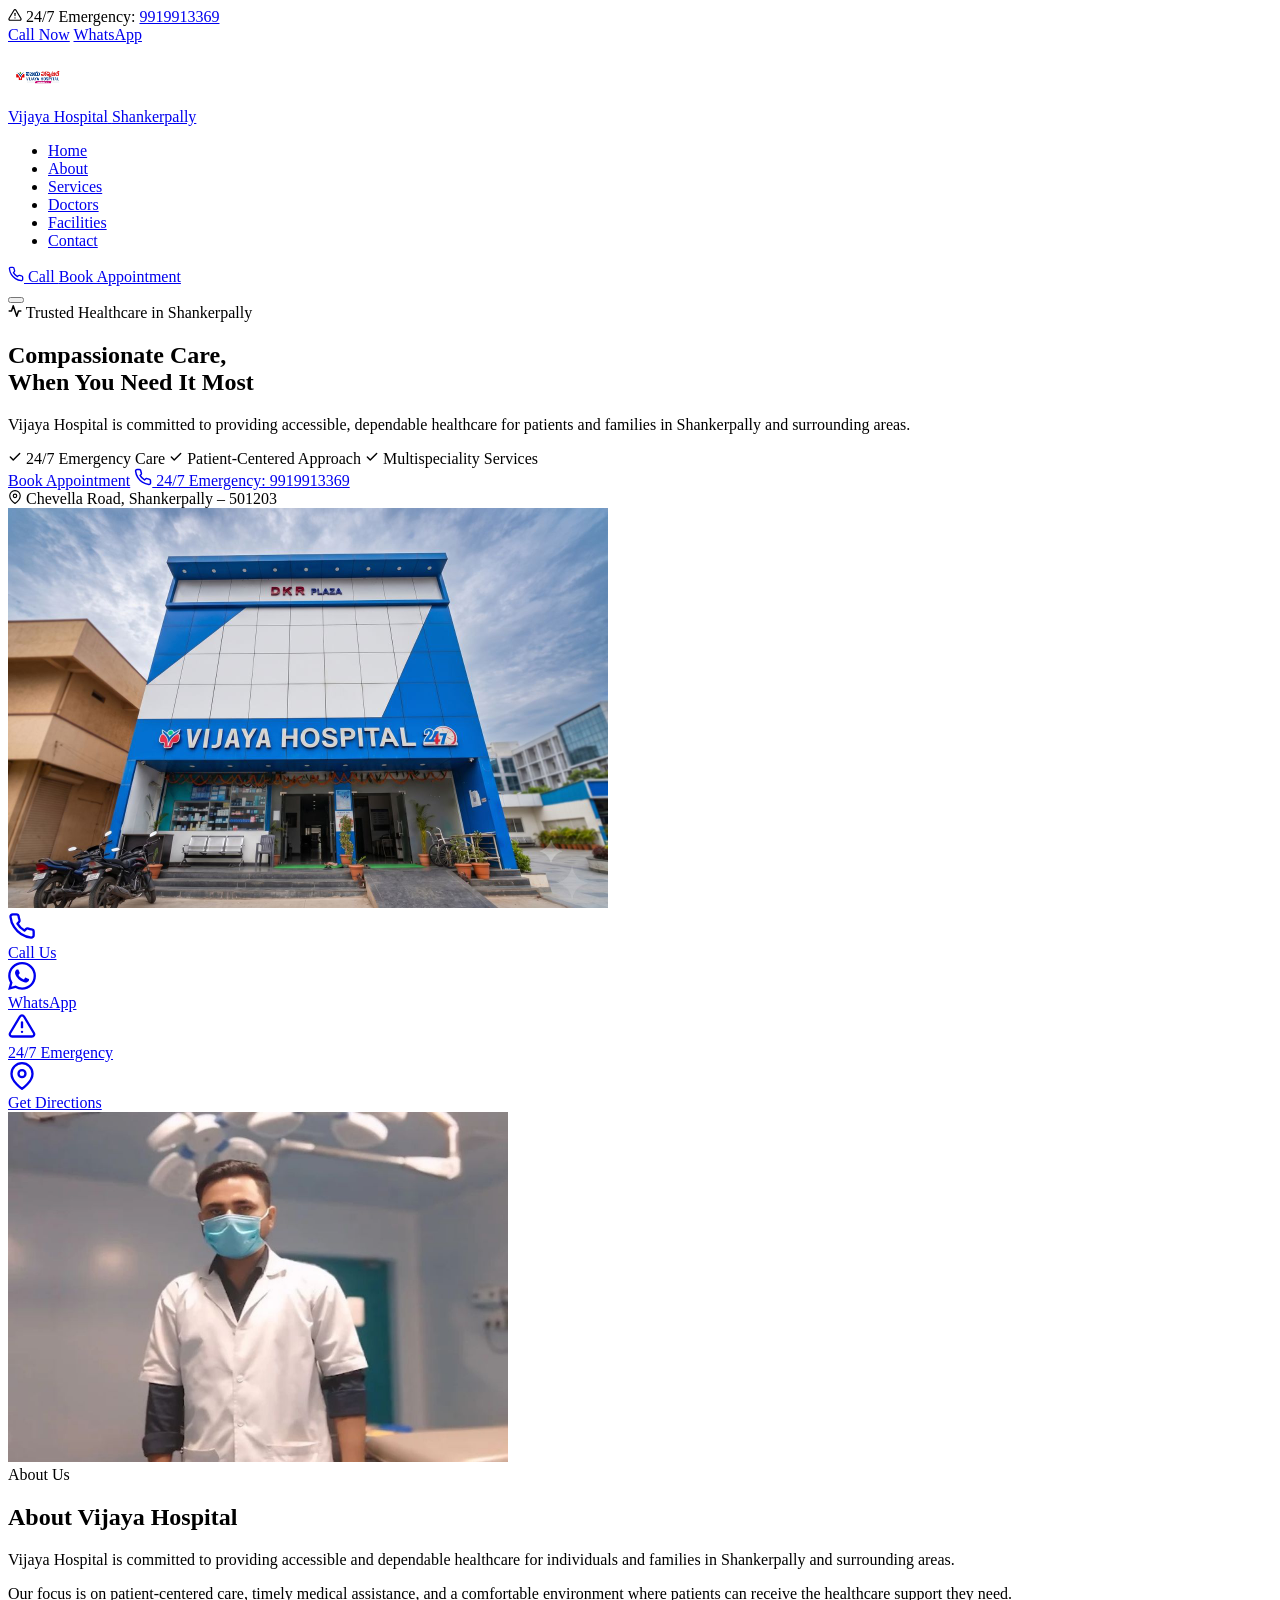
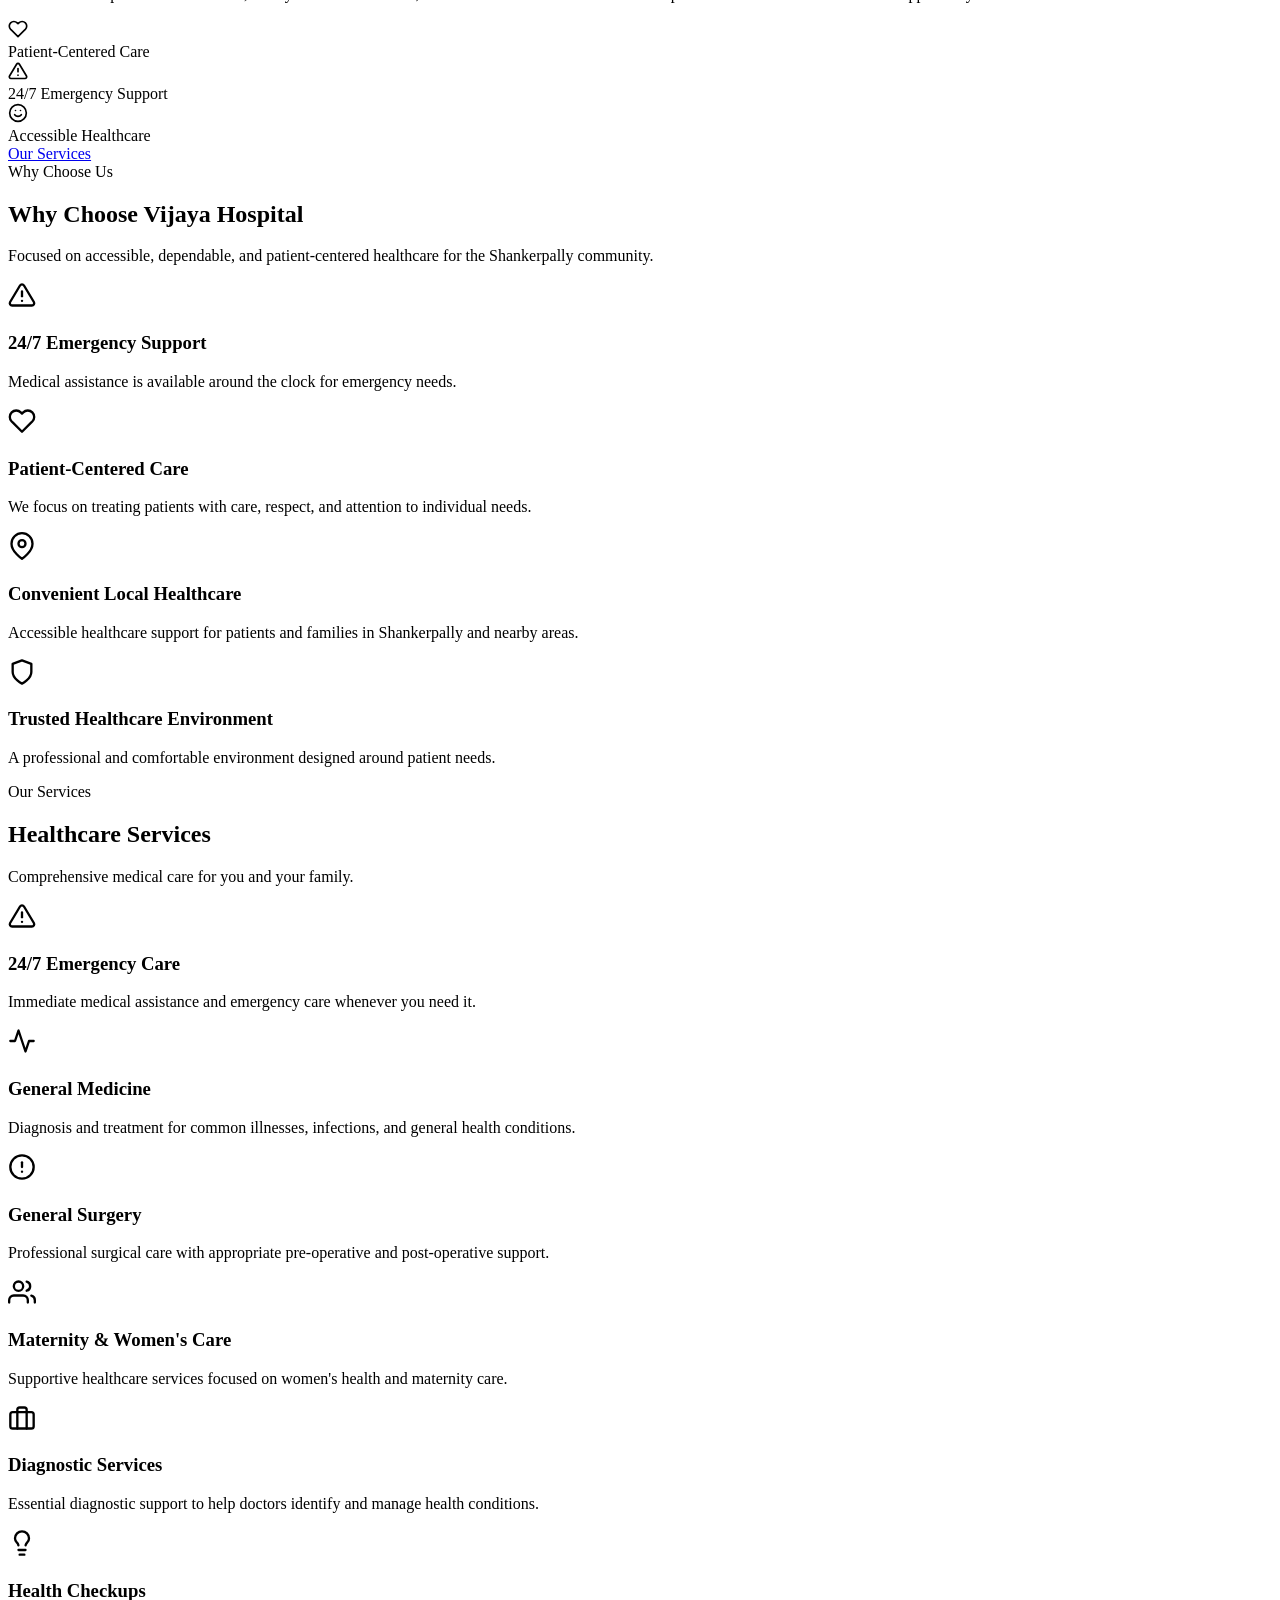
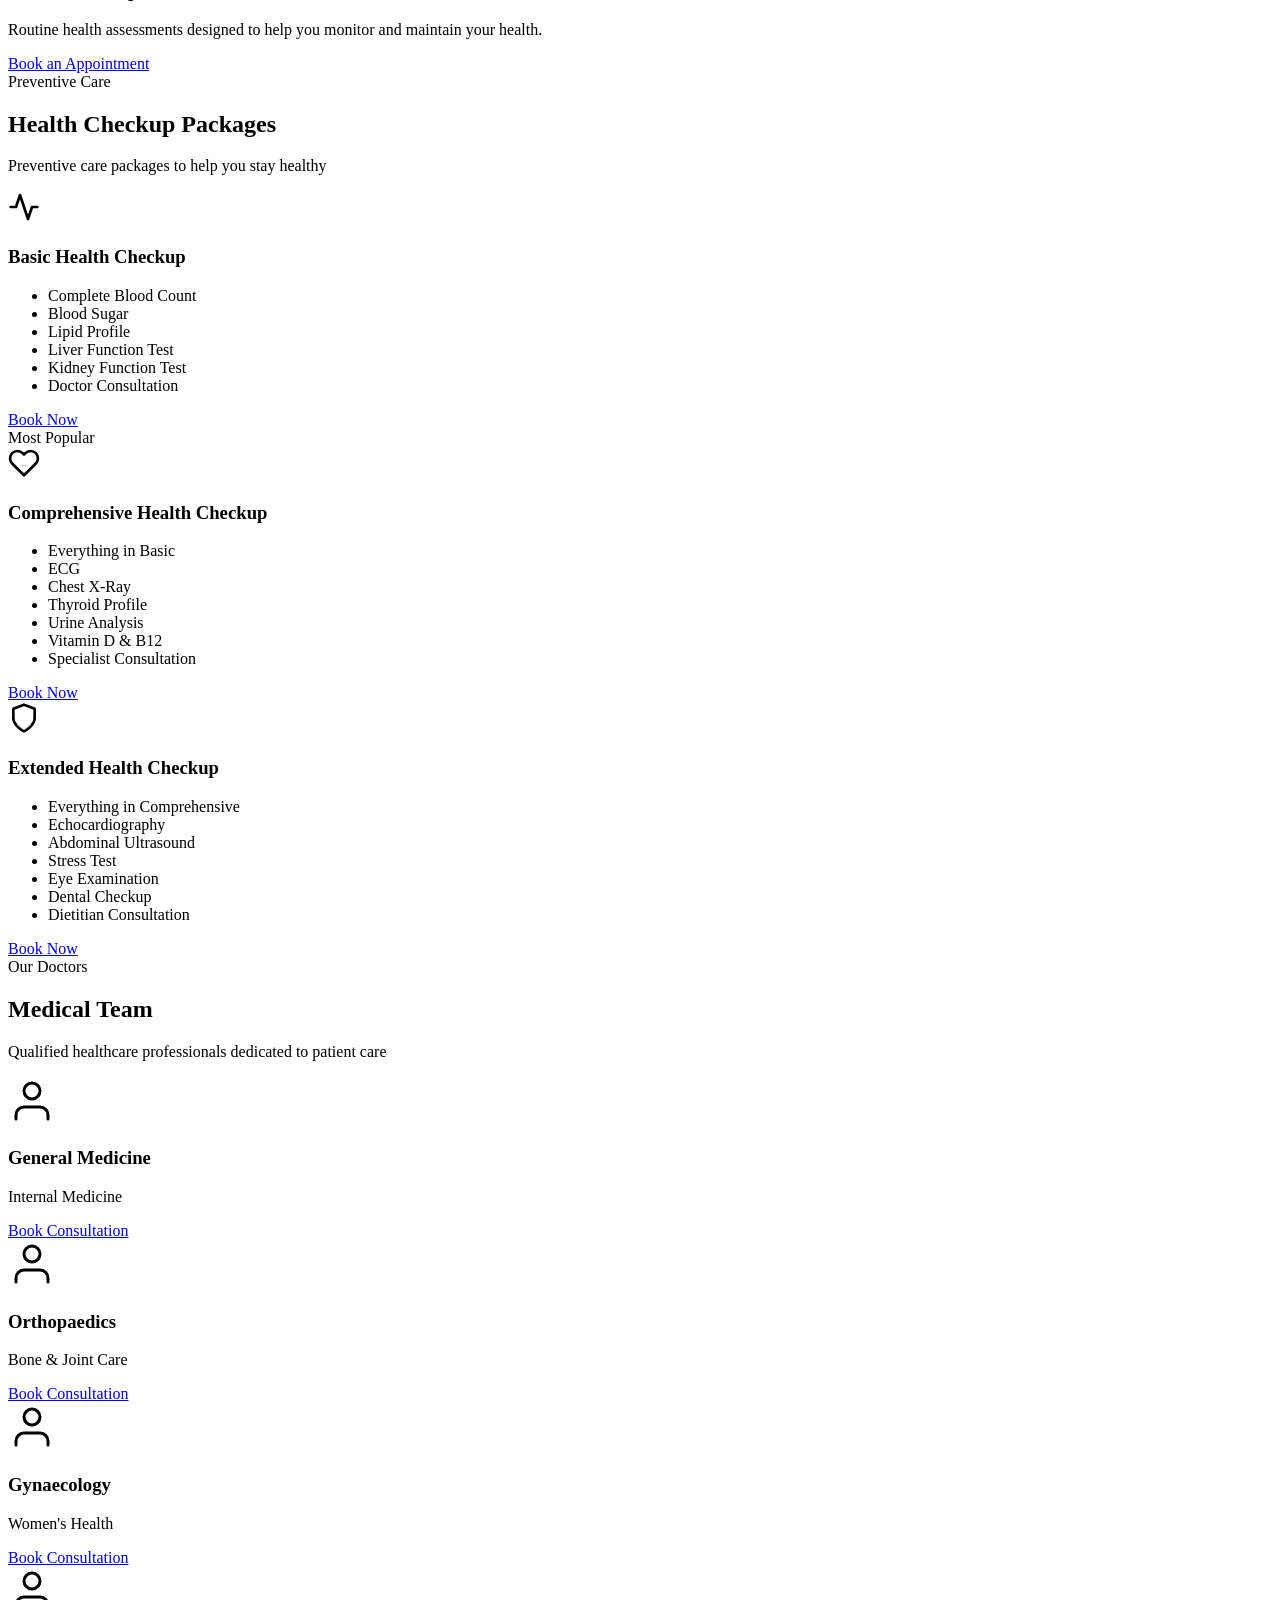
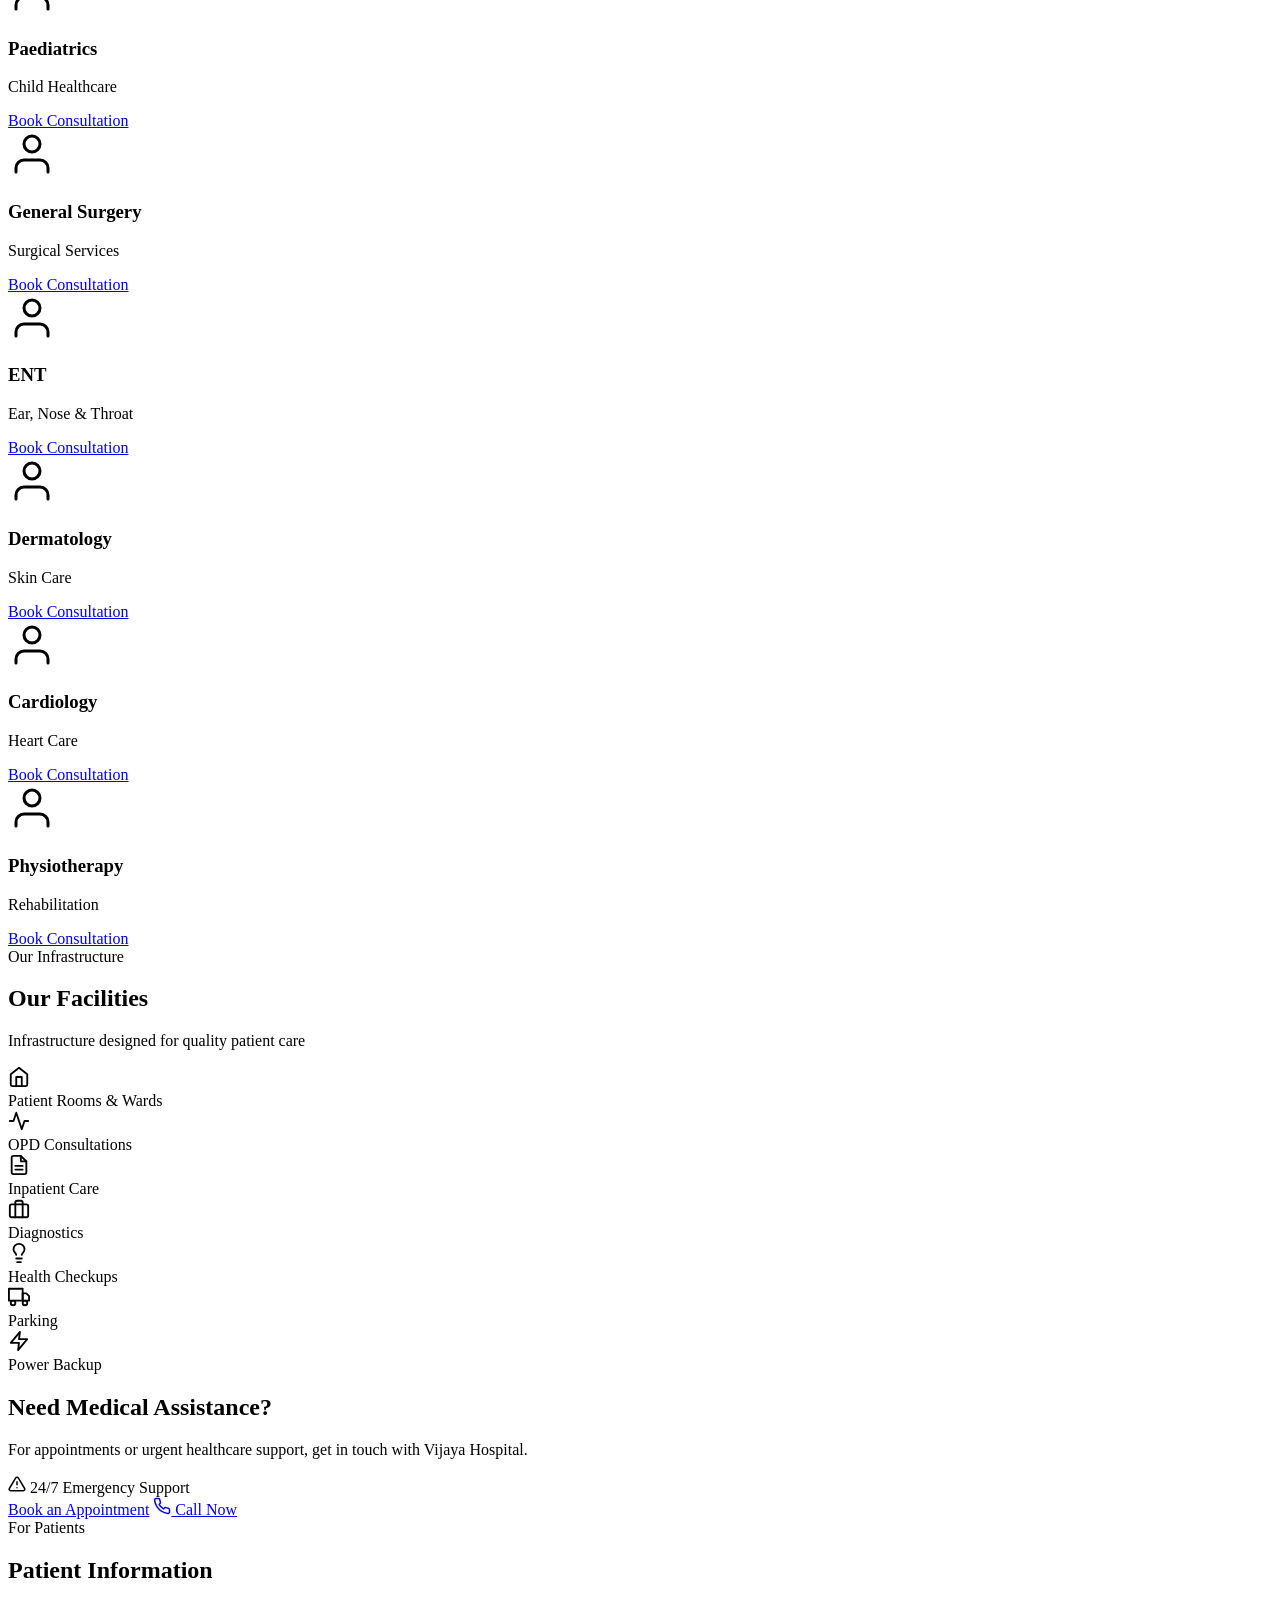
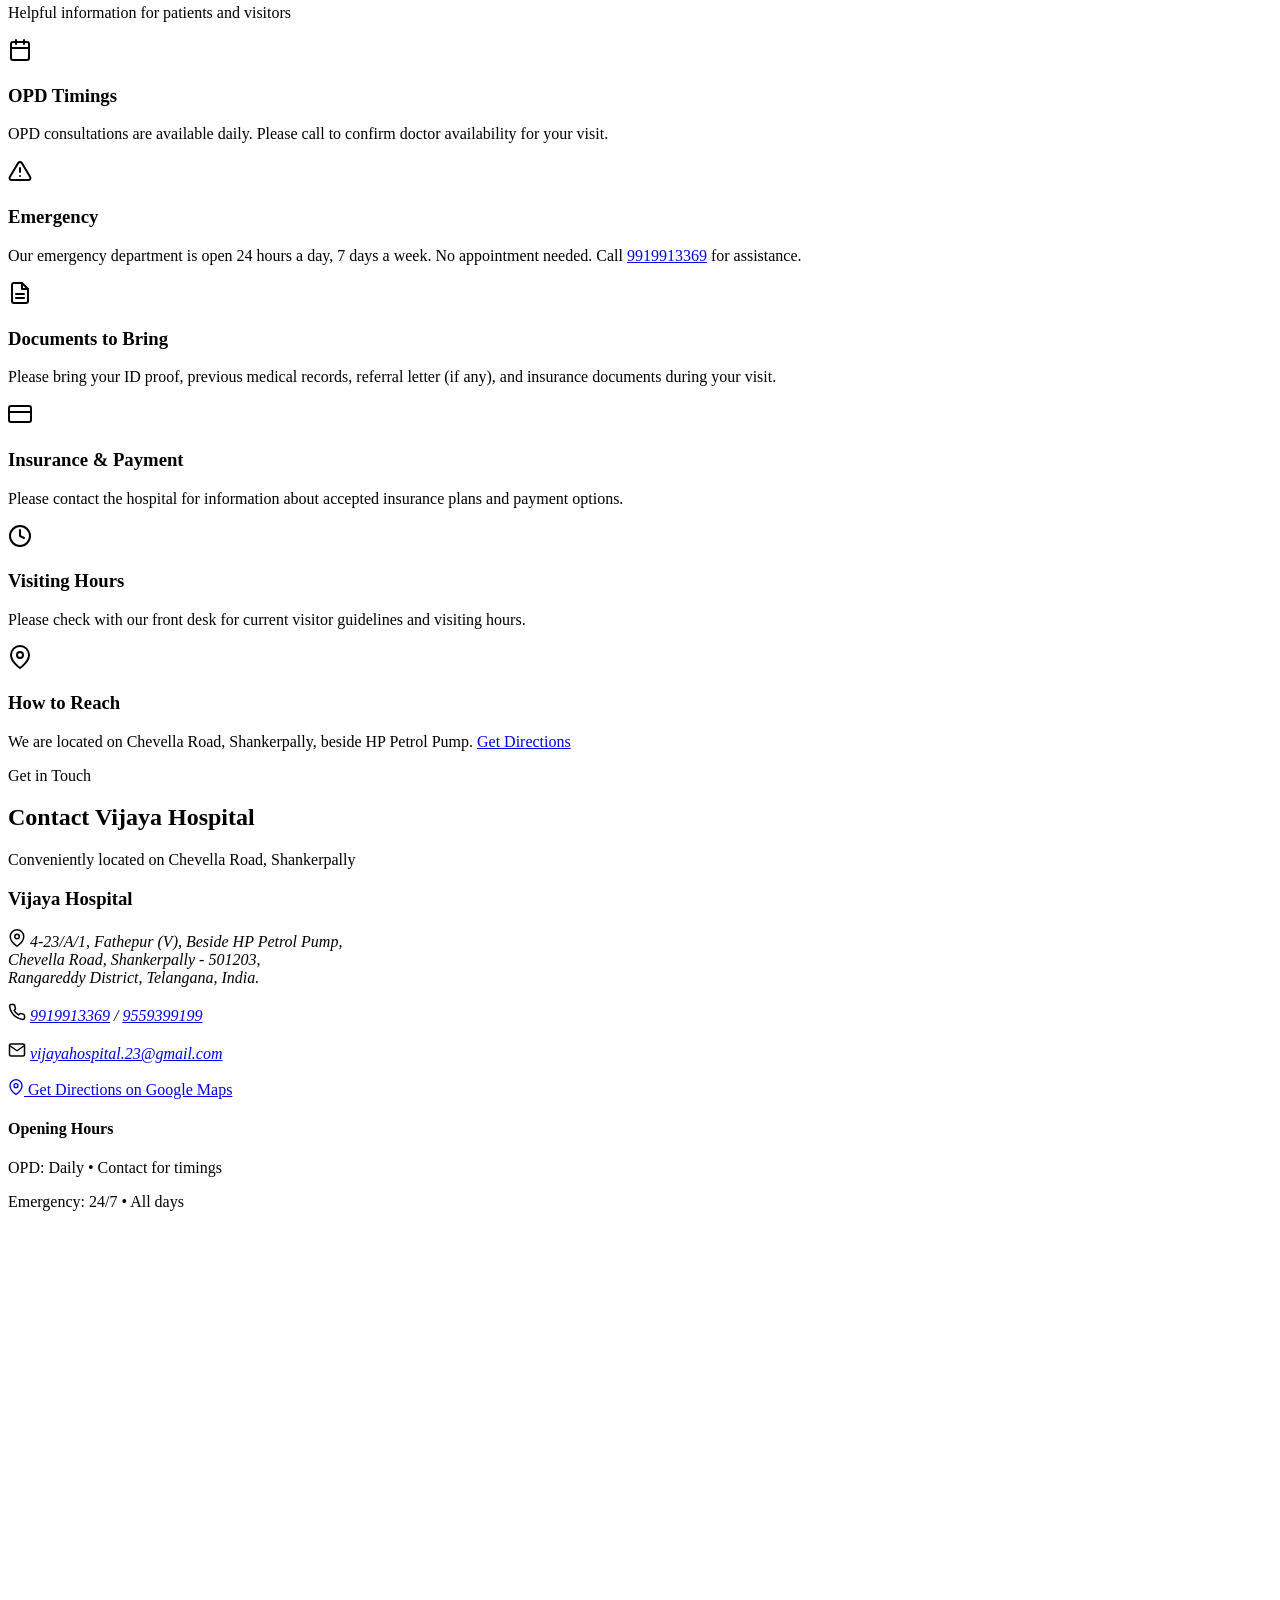
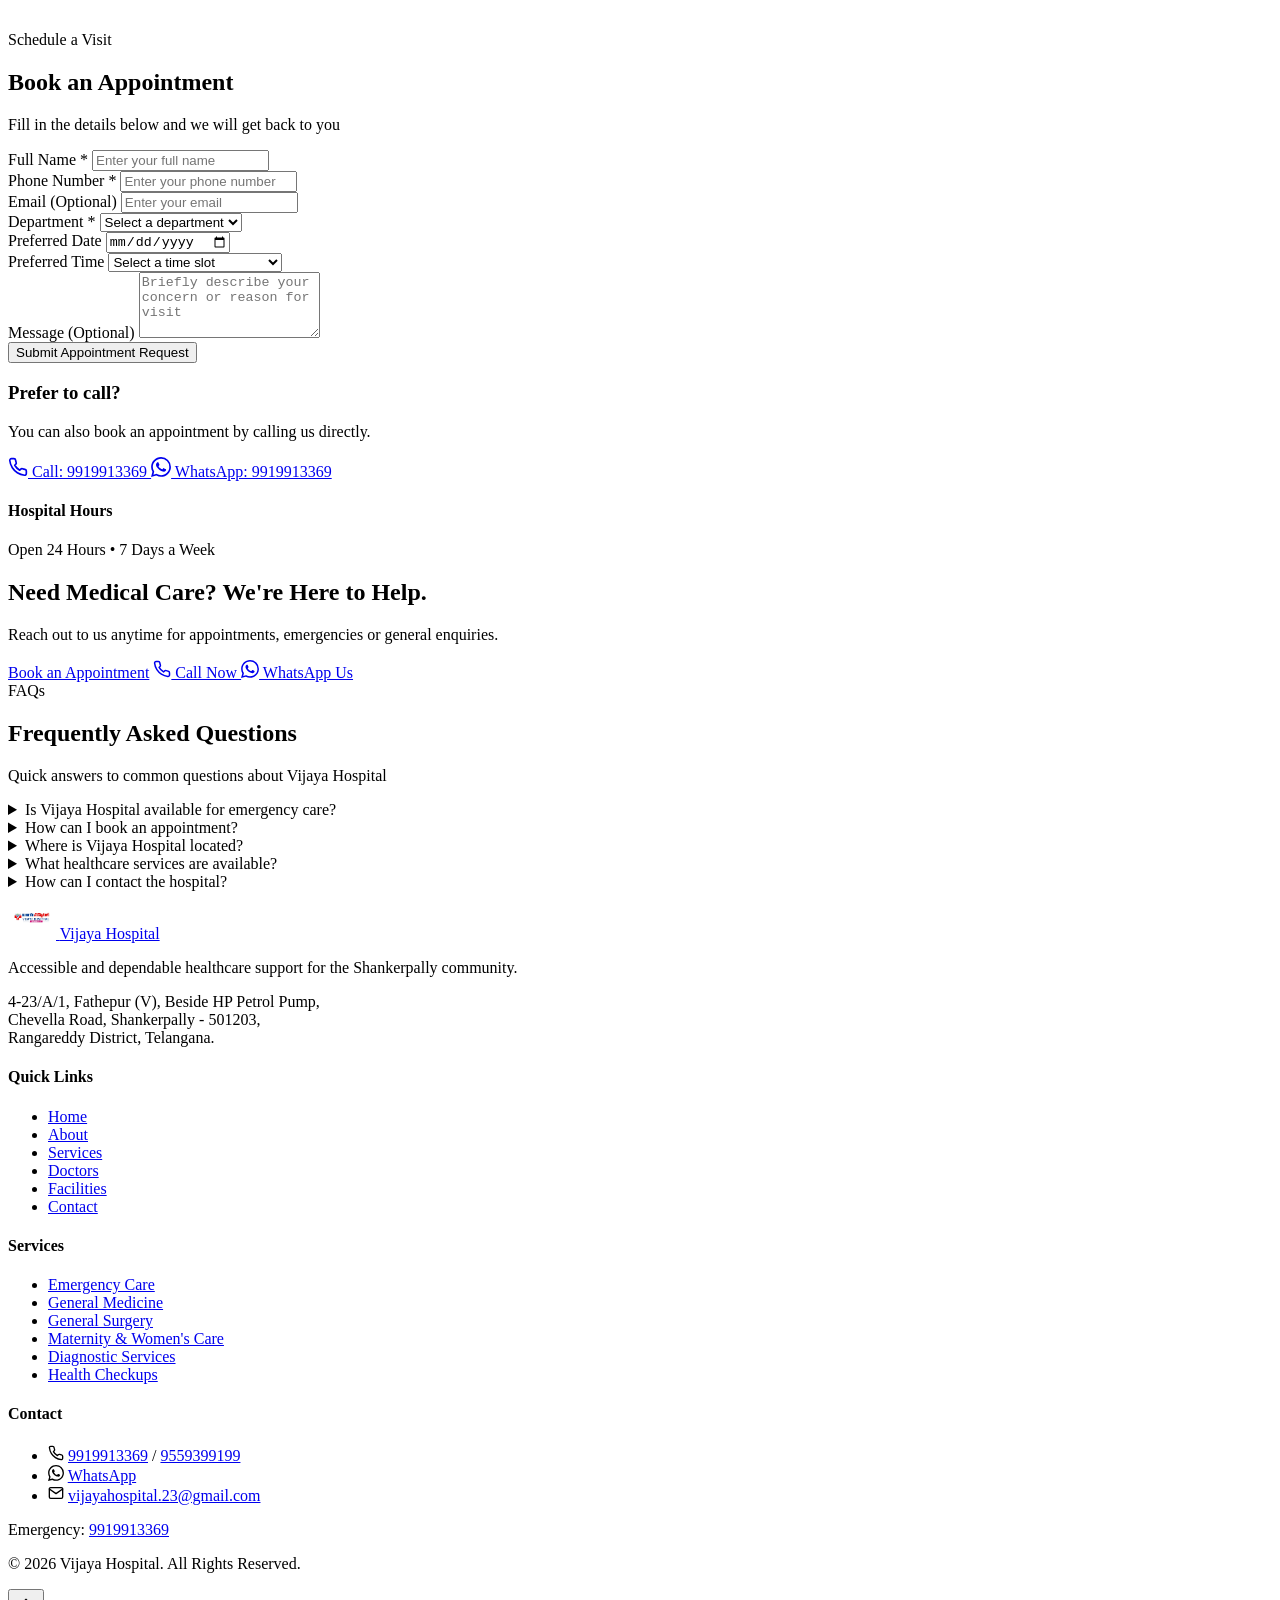
==== commit 8563594b: "Add files via upload" ====
--- a/index.html
+++ b/index.html
@@ -18,11 +18,23 @@
     <meta name="twitter:description" content="Vijaya Hospital provides accessible healthcare services and medical support for patients and families in Shankerpally.">
     <link rel="canonical" href="https://vijayahospital.in/">
     <link rel="stylesheet" href="./css/style.css">
+    <!-- Google Tag Manager -->
+    <script>(function(w,d,s,l,i){w[l]=w[l]||[];w[l].push({'gtm.start':
+    new Date().getTime(),event:'gtm.js'});var f=d.getElementsByTagName(s)[0],
+    j=d.createElement(s),dl=l!='dataLayer'?'&l='+l:'';j.async=true;j.src=
+    'https://www.googletagmanager.com/gtm.js?id='+i+dl;f.parentNode.insertBefore(j,f);
+    })(window,document,'script','dataLayer','GTM-T2W6V6Z4');</script>
+    <!-- End Google Tag Manager -->
     <link rel="preconnect" href="https://fonts.googleapis.com">
     <link rel="preconnect" href="https://fonts.gstatic.com" crossorigin>
-    <link href="https://fonts.googleapis.com/css2?family=Inter:wght@400;500;600;700&display=swap" rel="stylesheet">
+    <link href="https://fonts.googleapis.com/css2?family=Inter:wght@400;500;600;700&display=swap" rel="stylesheet" media="print" onload="this.media='all'">
+    <noscript><link href="https://fonts.googleapis.com/css2?family=Inter:wght@400;500;600;700&display=swap" rel="stylesheet"></noscript>
 </head>
 <body>
+    <!-- Google Tag Manager (noscript) -->
+    <noscript><iframe src="https://www.googletagmanager.com/ns.html?id=GTM-T2W6V6Z4"
+    height="0" width="0" style="display:none;visibility:hidden"></iframe></noscript>
+    <!-- End Google Tag Manager (noscript) -->
 
     <!-- Header -->
     <header class="header" id="header">
@@ -111,7 +123,7 @@
                     </div>
                 </div>
                 <div class="hero-image">
-                    <img src="./assets/images/hospital-building.jpg" alt="Vijaya Hospital building in Shankerpally, Telangana" width="600" height="400" loading="eager">
+                    <img src="./assets/images/hospital-building.jpg" alt="Vijaya Hospital building in Shankerpally, Telangana" width="600" height="400" loading="lazy">
                 </div>
             </div>
         </section>
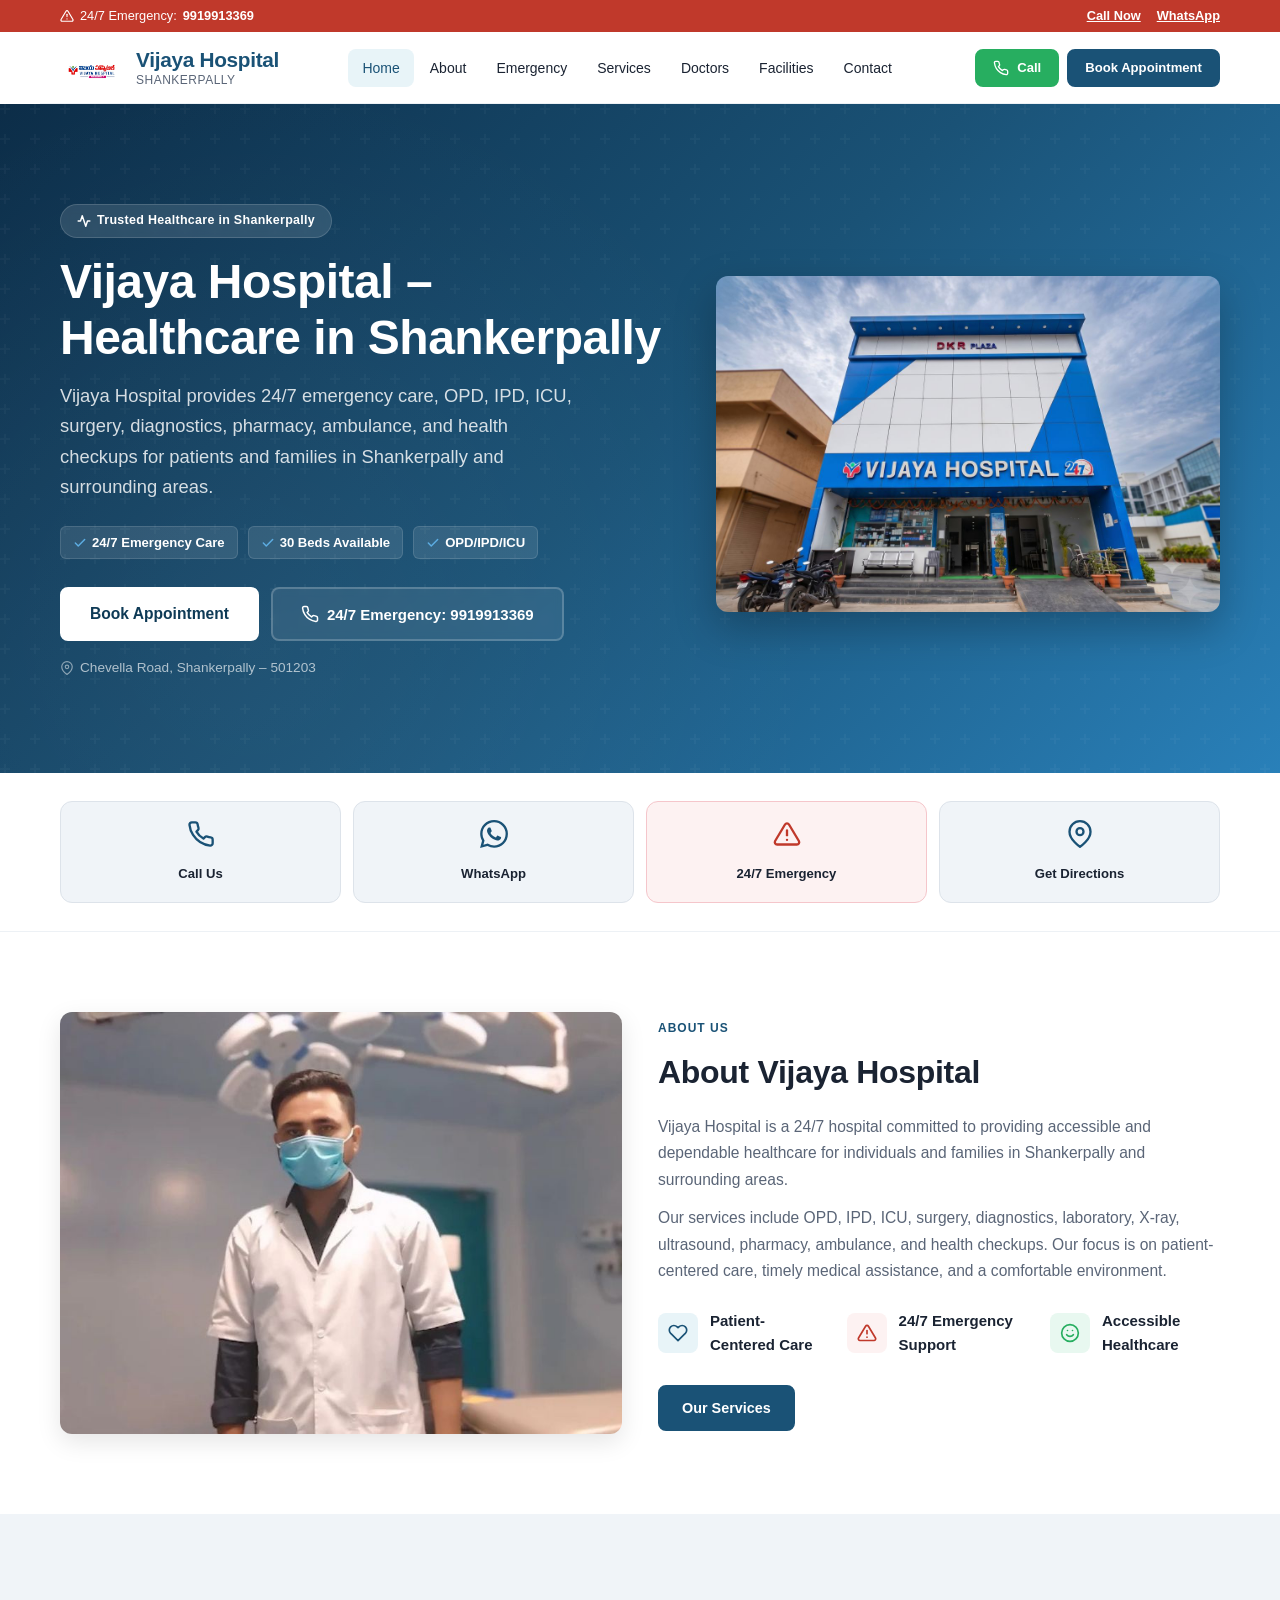
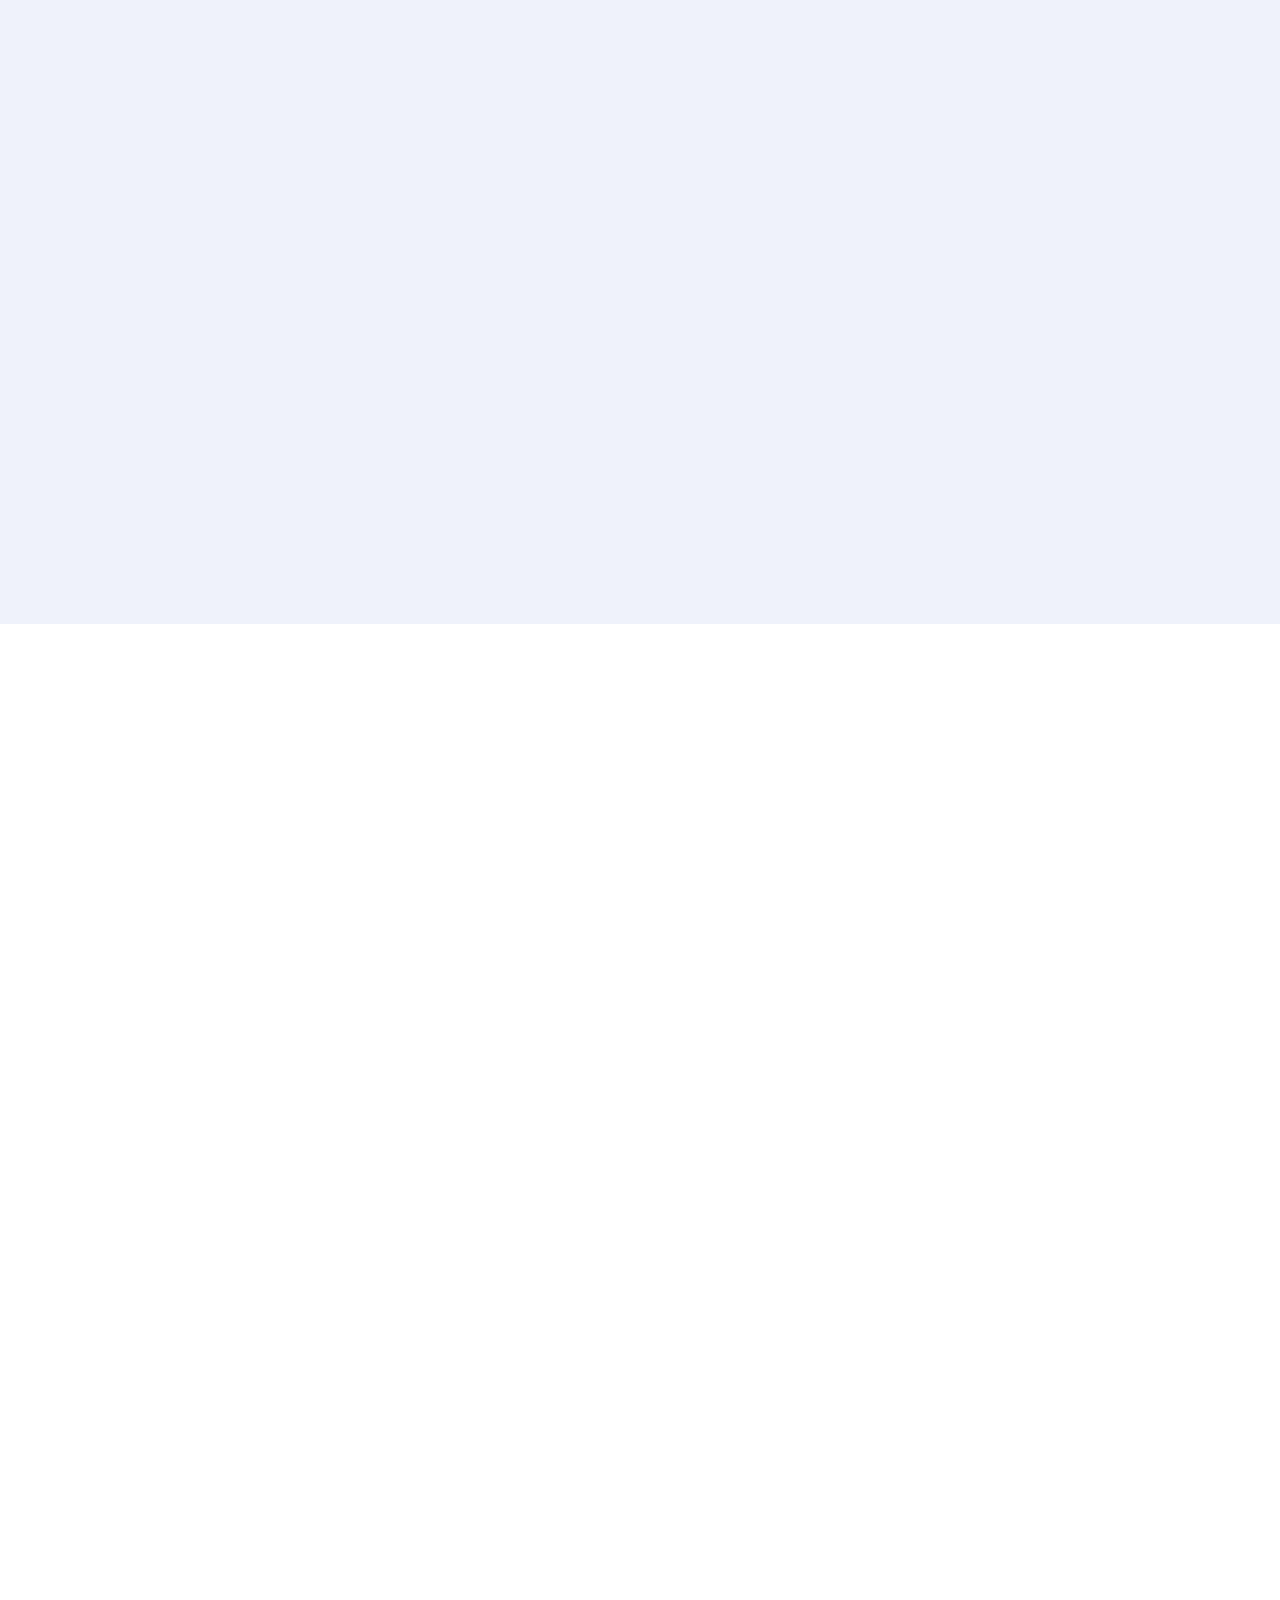
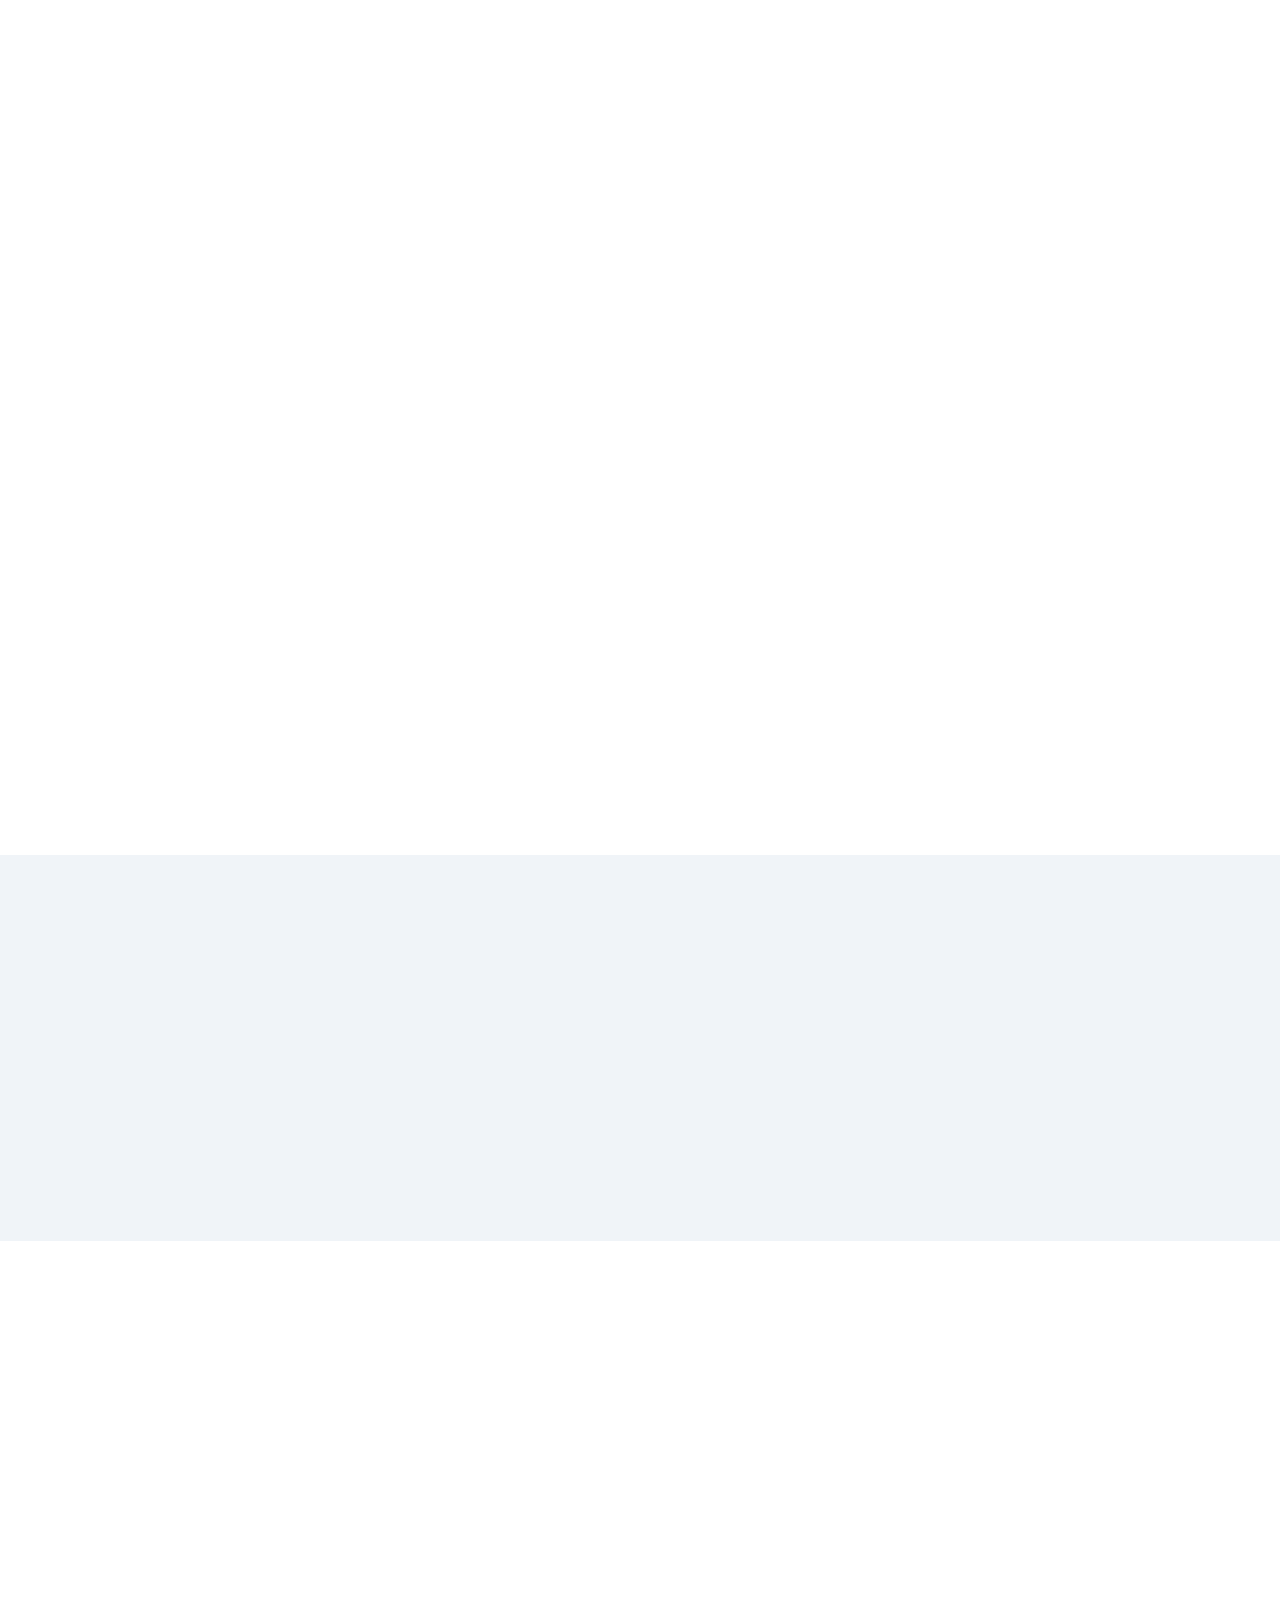
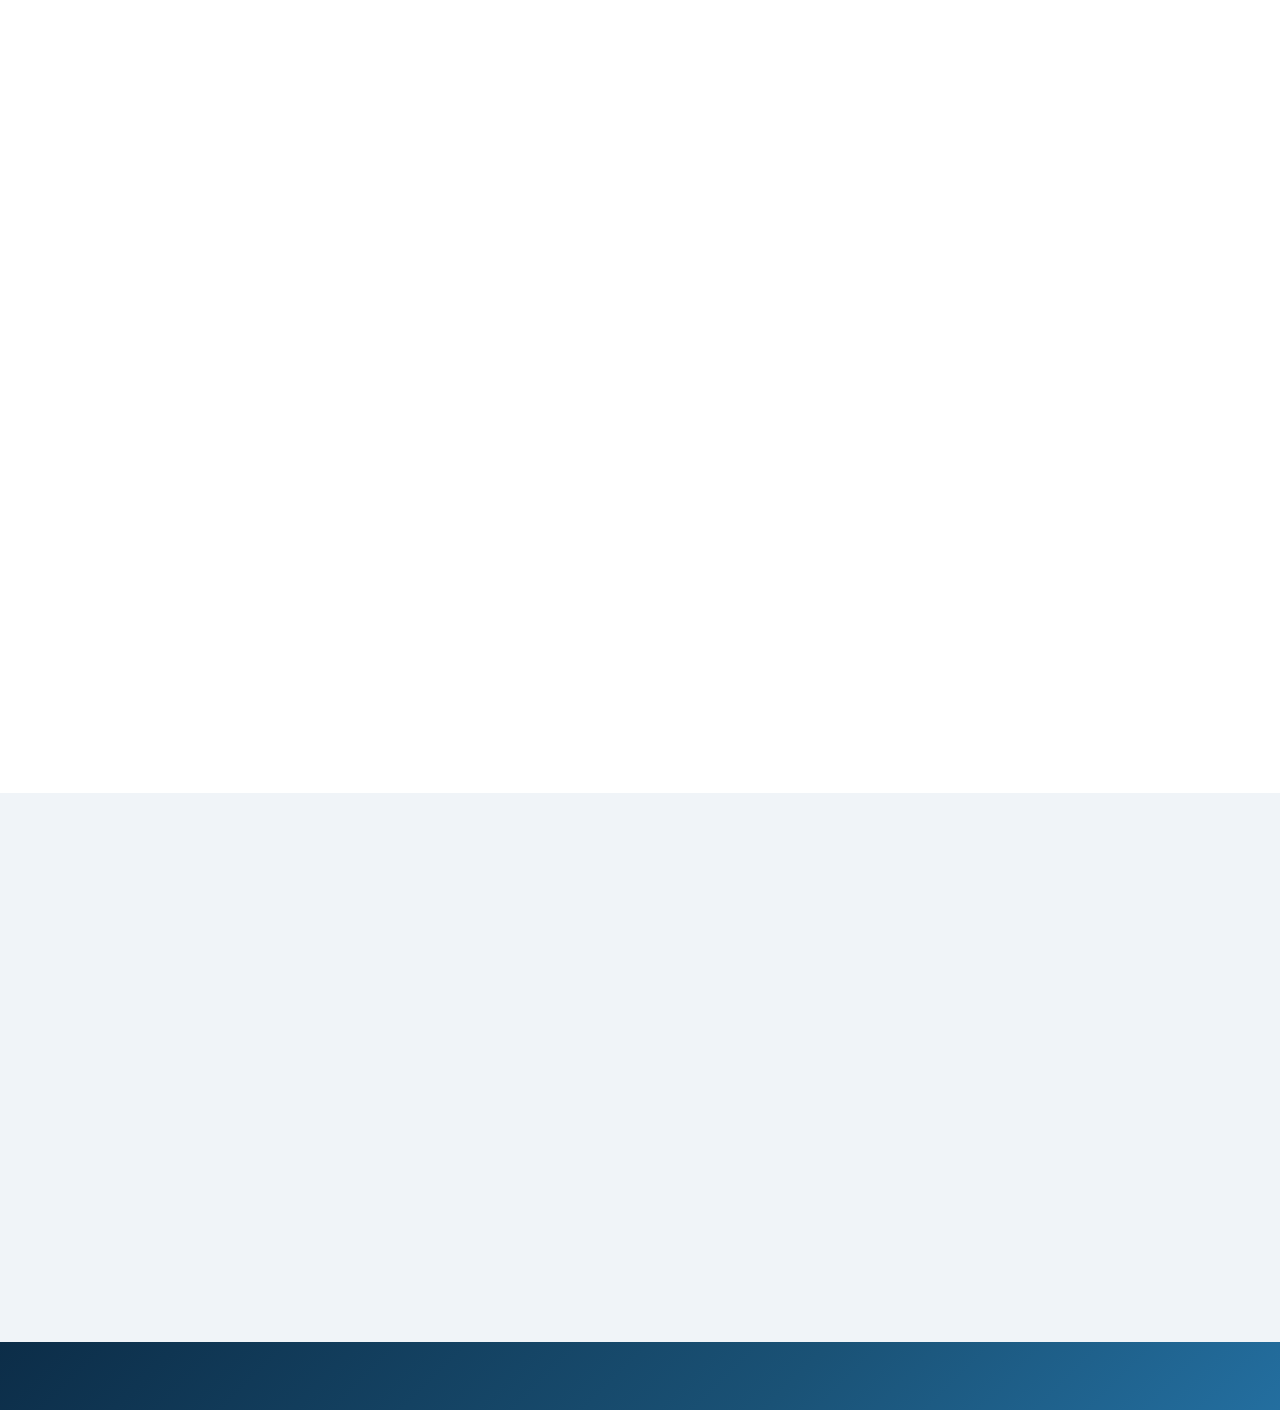
==== commit 161446d8: "Add files via upload" ====
--- a/index.html
+++ b/index.html
@@ -3,20 +3,22 @@
 <head>
     <meta charset="UTF-8">
     <meta name="viewport" content="width=device-width, initial-scale=1.0">
-    <title>Vijaya Hospital | Healthcare Services in Shankerpally</title>
-    <meta name="description" content="Vijaya Hospital provides accessible healthcare services and medical support for patients and families in Shankerpally.">
-    <meta name="keywords" content="Vijaya Hospital, Shankerpally, hospital, emergency care, general medicine, surgery, maternity care, diagnostics, health checkups, Telangana">
+    <title>Vijaya Hospital | 24/7 Hospital in Shankerpally</title>
+    <meta name="description" content="Vijaya Hospital is a 24/7 hospital in Shankerpally offering emergency care, OPD, IPD, ICU, surgery, diagnostics, laboratory, X-ray, ultrasound, pharmacy, ambulance, and health checkups.">
+    <meta name="keywords" content="Vijaya Hospital, hospital in Shankerpally, Vijaya Hospital Shankerpally, Vijaya Hospital Shankarpally, hospital near Shankerpally, 24 hour hospital Shankerpally, emergency hospital Shankerpally, OPD Shankerpally, ICU Shankerpally, surgery Shankerpally, diagnostics Shankerpally, pharmacy Shankerpally, ambulance Shankerpally, health checkups Shankerpally">
     <meta name="author" content="Vijaya Hospital">
     <meta name="robots" content="index, follow">
-    <meta property="og:title" content="Vijaya Hospital | Healthcare Services in Shankerpally">
-    <meta property="og:description" content="Vijaya Hospital provides accessible healthcare services and medical support for patients and families in Shankerpally.">
+    <meta property="og:title" content="Vijaya Hospital | 24/7 Hospital in Shankerpally">
+    <meta property="og:description" content="Vijaya Hospital is a 24/7 hospital in Shankerpally offering emergency care, OPD, IPD, ICU, surgery, diagnostics, and health checkups.">
     <meta property="og:type" content="website">
     <meta property="og:site_name" content="Vijaya Hospital">
     <meta property="og:locale" content="en_IN">
+    <meta property="og:url" content="https://vijayahospital.in/">
     <meta name="twitter:card" content="summary">
-    <meta name="twitter:title" content="Vijaya Hospital | Healthcare Services in Shankerpally">
-    <meta name="twitter:description" content="Vijaya Hospital provides accessible healthcare services and medical support for patients and families in Shankerpally.">
+    <meta name="twitter:title" content="Vijaya Hospital | 24/7 Hospital in Shankerpally">
+    <meta name="twitter:description" content="Vijaya Hospital is a 24/7 hospital in Shankerpally offering emergency care, OPD, IPD, ICU, surgery, diagnostics, and health checkups.">
     <link rel="canonical" href="https://vijayahospital.in/">
+    <link rel="icon" type="image/png" href="./assets/images/logo.png">
     <link rel="stylesheet" href="./css/style.css">
     <!-- Google Tag Manager -->
     <script>(function(w,d,s,l,i){w[l]=w[l]||[];w[l].push({'gtm.start':
@@ -29,6 +31,47 @@
     <link rel="preconnect" href="https://fonts.gstatic.com" crossorigin>
     <link href="https://fonts.googleapis.com/css2?family=Inter:wght@400;500;600;700&display=swap" rel="stylesheet" media="print" onload="this.media='all'">
     <noscript><link href="https://fonts.googleapis.com/css2?family=Inter:wght@400;500;600;700&display=swap" rel="stylesheet"></noscript>
+    <script type="application/ld+json">
+    {
+        "@context": "https://schema.org",
+        "@type": "Hospital",
+        "name": "Vijaya Hospital",
+        "url": "https://vijayahospital.in/",
+        "logo": "https://vijayahospital.in/assets/images/logo.png",
+        "image": "https://vijayahospital.in/assets/images/hospital-building.jpg",
+        "description": "Vijaya Hospital is a 24/7 multispeciality hospital in Shankerpally providing emergency care, OPD, IPD, ICU, surgery, diagnostics, and health checkups.",
+        "address": {
+            "@type": "PostalAddress",
+            "streetAddress": "4-23/A/1, Fathepur(V), Beside HP Petrol Pump, Chevella Road",
+            "addressLocality": "Shankerpally",
+            "addressRegion": "Telangana",
+            "postalCode": "501203",
+            "addressCountry": "IN"
+        },
+        "telephone": ["+919919913369", "+919559399199"],
+        "email": "vijayahospital.23@gmail.com",
+        "openingHoursSpecification": {
+            "@type": "OpeningHoursSpecification",
+            "dayOfWeek": ["Monday", "Tuesday", "Wednesday", "Thursday", "Friday", "Saturday", "Sunday"],
+            "opens": "00:00",
+            "closes": "23:59"
+        },
+        "hasMap": "https://maps.google.com/?q=Vijaya+Hospital+Shankerpally",
+        "availableService": [
+            "Emergency Care",
+            "OPD",
+            "IPD",
+            "ICU",
+            "Surgery",
+            "Laboratory",
+            "X-Ray",
+            "Ultrasound",
+            "Pharmacy",
+            "Ambulance",
+            "Health Checkups"
+        ]
+    }
+    </script>
 </head>
 <body>
     <!-- Google Tag Manager (noscript) -->
@@ -62,10 +105,11 @@
                 <ul class="nav-list" id="navList">
                     <li><a href="#home" class="nav-link active">Home</a></li>
                     <li><a href="#about" class="nav-link">About</a></li>
+                    <li><a href="./emergency/" class="nav-link">Emergency</a></li>
                     <li><a href="#services" class="nav-link">Services</a></li>
                     <li><a href="#medical-team" class="nav-link">Doctors</a></li>
                     <li><a href="#facilities" class="nav-link">Facilities</a></li>
-                    <li><a href="#contact" class="nav-link">Contact</a></li>
+                    <li><a href="./contact/" class="nav-link">Contact</a></li>
                 </ul>
             </nav>
             <div class="header-actions">
@@ -94,8 +138,8 @@
                         <svg width="14" height="14" viewBox="0 0 24 24" fill="none" stroke="currentColor" stroke-width="2.5" stroke-linecap="round" stroke-linejoin="round"><path d="M22 12h-4l-3 9L9 3l-3 9H2"></path></svg>
                         Trusted Healthcare in Shankerpally
                     </span>
-                    <h1 class="hero-title">Compassionate Care,<br>When You Need It Most</h1>
-                    <p class="hero-subtitle">Vijaya Hospital is committed to providing accessible, dependable healthcare for patients and families in Shankerpally and surrounding areas.</p>
+                    <h1 class="hero-title">Vijaya Hospital &ndash; Healthcare in Shankerpally</h1>
+                    <p class="hero-subtitle">Vijaya Hospital provides 24/7 emergency care, OPD, IPD, ICU, surgery, diagnostics, pharmacy, ambulance, and health checkups for patients and families in Shankerpally and surrounding areas.</p>
                     <div class="hero-features">
                         <span class="hero-feature">
                             <svg width="14" height="14" viewBox="0 0 24 24" fill="none" stroke="currentColor" stroke-width="2.5" stroke-linecap="round" stroke-linejoin="round"><polyline points="20 6 9 17 4 12"></polyline></svg>
@@ -103,11 +147,11 @@
                         </span>
                         <span class="hero-feature">
                             <svg width="14" height="14" viewBox="0 0 24 24" fill="none" stroke="currentColor" stroke-width="2.5" stroke-linecap="round" stroke-linejoin="round"><polyline points="20 6 9 17 4 12"></polyline></svg>
-                            Patient-Centered Approach
+                            30 Beds Available
                         </span>
                         <span class="hero-feature">
                             <svg width="14" height="14" viewBox="0 0 24 24" fill="none" stroke="currentColor" stroke-width="2.5" stroke-linecap="round" stroke-linejoin="round"><polyline points="20 6 9 17 4 12"></polyline></svg>
-                            Multispeciality Services
+                            OPD/IPD/ICU
                         </span>
                     </div>
                     <div class="hero-buttons">
@@ -170,8 +214,8 @@
                     <div class="about-text">
                         <span class="section-tag">About Us</span>
                         <h2>About Vijaya Hospital</h2>
-                        <p>Vijaya Hospital is committed to providing accessible and dependable healthcare for individuals and families in Shankerpally and surrounding areas.</p>
-                        <p>Our focus is on patient-centered care, timely medical assistance, and a comfortable environment where patients can receive the healthcare support they need.</p>
+                        <p>Vijaya Hospital is a 24/7 hospital committed to providing accessible and dependable healthcare for individuals and families in Shankerpally and surrounding areas.</p>
+                        <p>Our services include OPD, IPD, ICU, surgery, diagnostics, laboratory, X-ray, ultrasound, pharmacy, ambulance, and health checkups. Our focus is on patient-centered care, timely medical assistance, and a comfortable environment.</p>
                         <div class="about-highlights">
                             <div class="about-highlight">
                                 <div class="about-highlight-icon">
@@ -244,48 +288,69 @@
                 <h2>Healthcare Services</h2>
                 <p class="section-subtitle">Comprehensive medical care for you and your family.</p>
                 <div class="services-grid">
-                    <div class="service-card">
+                    <a href="./emergency/" class="service-card">
                         <div class="service-icon service-icon--emergency">
                             <svg width="28" height="28" viewBox="0 0 24 24" fill="none" stroke="currentColor" stroke-width="2" stroke-linecap="round" stroke-linejoin="round"><path d="M10.29 3.86L1.82 18a2 2 0 0 0 1.71 3h16.94a2 2 0 0 0 1.71-3L13.71 3.86a2 2 0 0 0-3.42 0z"></path><line x1="12" y1="9" x2="12" y2="13"></line><line x1="12" y1="17" x2="12.01" y2="17"></line></svg>
                         </div>
                         <h3>24/7 Emergency Care</h3>
-                        <p>Immediate medical assistance and emergency care whenever you need it.</p>
-                    </div>
-                    <div class="service-card">
+                        <p>Immediate medical assistance and emergency care available around the clock.</p>
+                    </a>
+                    <a href="./opd/" class="service-card">
                         <div class="service-icon">
                             <svg width="28" height="28" viewBox="0 0 24 24" fill="none" stroke="currentColor" stroke-width="2" stroke-linecap="round" stroke-linejoin="round"><path d="M22 12h-4l-3 9L9 3l-3 9H2"></path></svg>
                         </div>
-                        <h3>General Medicine</h3>
-                        <p>Diagnosis and treatment for common illnesses, infections, and general health conditions.</p>
-                    </div>
-                    <div class="service-card">
+                        <h3>OPD Consultations</h3>
+                        <p>Outpatient consultations for general health concerns and specialist visits.</p>
+                    </a>
+                    <a href="./ipd/" class="service-card">
+                        <div class="service-icon">
+                            <svg width="28" height="28" viewBox="0 0 24 24" fill="none" stroke="currentColor" stroke-width="2" stroke-linecap="round" stroke-linejoin="round"><path d="M3 9l9-7 9 7v11a2 2 0 0 1-2 2H5a2 2 0 0 1-2-2z"></path><polyline points="9 22 9 12 15 12 15 22"></polyline></svg>
+                        </div>
+                        <h3>Inpatient Care (IPD)</h3>
+                        <p>Admission-based care with 30 beds, rooms and wards for recovery.</p>
+                    </a>
+                    <a href="./icu/" class="service-card">
                         <div class="service-icon">
                             <svg width="28" height="28" viewBox="0 0 24 24" fill="none" stroke="currentColor" stroke-width="2" stroke-linecap="round" stroke-linejoin="round"><circle cx="12" cy="12" r="10"></circle><line x1="12" y1="8" x2="12" y2="12"></line><line x1="12" y1="16" x2="12.01" y2="16"></line></svg>
                         </div>
-                        <h3>General Surgery</h3>
-                        <p>Professional surgical care with appropriate pre-operative and post-operative support.</p>
-                    </div>
-                    <div class="service-card">
+                        <h3>Intensive Care Unit (ICU)</h3>
+                        <p>Critical care for patients requiring close monitoring and support.</p>
+                    </a>
+                    <a href="./surgery/" class="service-card">
+                        <div class="service-icon">
+                            <svg width="28" height="28" viewBox="0 0 24 24" fill="none" stroke="currentColor" stroke-width="2" stroke-linecap="round" stroke-linejoin="round"><path d="M14 2H6a2 2 0 0 0-2 2v16a2 2 0 0 0 2 2h12a2 2 0 0 0 2-2V8z"></path><polyline points="14 2 14 8 20 8"></polyline><line x1="16" y1="13" x2="8" y2="13"></line><line x1="16" y1="17" x2="8" y2="17"></line></svg>
+                        </div>
+                        <h3>Surgery Services</h3>
+                        <p>Professional surgical care with operation theatres and pre/post-operative support.</p>
+                    </a>
+                    <a href="./diagnostics/" class="service-card">
+                        <div class="service-icon service-icon--diagnostic">
+                            <svg width="28" height="28" viewBox="0 0 24 24" fill="none" stroke="currentColor" stroke-width="2" stroke-linecap="round" stroke-linejoin="round"><rect x="2" y="7" width="20" height="14" rx="2" ry="2"></rect><path d="M16 21V5a2 2 0 0 0-2-2h-4a2 2 0 0 0-2 2v16"></path></svg>
+                        </div>
+                        <h3>Diagnostics</h3>
+                        <p>Laboratory, X-ray and ultrasound diagnostic services.</p>
+                    </a>
+                    <a href="./pharmacy/" class="service-card">
+                        <div class="service-icon">
+                            <svg width="28" height="28" viewBox="0 0 24 24" fill="none" stroke="currentColor" stroke-width="2" stroke-linecap="round" stroke-linejoin="round"><path d="M9 18h6"></path><path d="M10 22h4"></path><path d="M15.09 14c.18-.98.65-1.74 1.41-2.5A4.65 4.65 0 0 0 18 8 6 6 0 0 0 6 8c0 1 .23 2.23 1.5 3.5A4.61 4.61 0 0 1 8.91 14"></path></svg>
+                        </div>
+                        <h3>Pharmacy</h3>
+                        <p>On-site pharmacy for medicines and health supplies.</p>
+                    </a>
+                    <a href="./ambulance/" class="service-card">
                         <div class="service-icon service-icon--maternity">
                             <svg width="28" height="28" viewBox="0 0 24 24" fill="none" stroke="currentColor" stroke-width="2" stroke-linecap="round" stroke-linejoin="round"><path d="M17 21v-2a4 4 0 0 0-4-4H5a4 4 0 0 0-4 4v2"></path><circle cx="9" cy="7" r="4"></circle><path d="M23 21v-2a4 4 0 0 0-3-3.87"></path><path d="M16 3.13a4 4 0 0 1 0 7.75"></path></svg>
                         </div>
-                        <h3>Maternity &amp; Women's Care</h3>
-                        <p>Supportive healthcare services focused on women's health and maternity care.</p>
-                    </div>
-                    <div class="service-card">
-                        <div class="service-icon service-icon--diagnostic">
-                            <svg width="28" height="28" viewBox="0 0 24 24" fill="none" stroke="currentColor" stroke-width="2" stroke-linecap="round" stroke-linejoin="round"><rect x="2" y="7" width="20" height="14" rx="2" ry="2"></rect><path d="M16 21V5a2 2 0 0 0-2-2h-4a2 2 0 0 0-2 2v16"></path></svg>
-                        </div>
-                        <h3>Diagnostic Services</h3>
-                        <p>Essential diagnostic support to help doctors identify and manage health conditions.</p>
-                    </div>
-                    <div class="service-card">
+                        <h3>Ambulance Services</h3>
+                        <p>Ambulance services for emergency patient transport.</p>
+                    </a>
+                    <a href="./health-checkups/" class="service-card">
                         <div class="service-icon service-icon--checkup">
                             <svg width="28" height="28" viewBox="0 0 24 24" fill="none" stroke="currentColor" stroke-width="2" stroke-linecap="round" stroke-linejoin="round"><path d="M9 18h6"></path><path d="M10 22h4"></path><path d="M15.09 14c.18-.98.65-1.74 1.41-2.5A4.65 4.65 0 0 0 18 8 6 6 0 0 0 6 8c0 1 .23 2.23 1.5 3.5A4.61 4.61 0 0 1 8.91 14"></path></svg>
                         </div>
                         <h3>Health Checkups</h3>
-                        <p>Routine health assessments designed to help you monitor and maintain your health.</p>
-                    </div>
+                        <p>Preventive health assessments to help you stay healthy.</p>
+                    </a>
                 </div>
                 <div class="services-cta">
                     <a href="#appointment" class="btn btn-primary btn-lg">Book an Appointment</a>
@@ -293,61 +358,14 @@
             </div>
         </section>
 
-        <!-- Health Checkup Packages -->
+        <!-- Health Checkups -->
         <section class="health-checkups" id="health-checkups">
             <div class="container">
                 <span class="section-tag section-tag--center">Preventive Care</span>
-                <h2>Health Checkup Packages</h2>
-                <p class="section-subtitle">Preventive care packages to help you stay healthy</p>
-                <div class="checkup-grid">
-                    <div class="checkup-card">
-                        <div class="checkup-card-icon">
-                            <svg width="32" height="32" viewBox="0 0 24 24" fill="none" stroke="currentColor" stroke-width="2" stroke-linecap="round" stroke-linejoin="round"><path d="M22 12h-4l-3 9L9 3l-3 9H2"></path></svg>
-                        </div>
-                        <h3>Basic Health Checkup</h3>
-                        <ul class="checkup-list">
-                            <li>Complete Blood Count</li>
-                            <li>Blood Sugar</li>
-                            <li>Lipid Profile</li>
-                            <li>Liver Function Test</li>
-                            <li>Kidney Function Test</li>
-                            <li>Doctor Consultation</li>
-                        </ul>
-                        <a href="#appointment" class="btn btn-outline">Book Now</a>
-                    </div>
-                    <div class="checkup-card checkup-featured">
-                        <span class="checkup-badge">Most Popular</span>
-                        <div class="checkup-card-icon checkup-card-icon--featured">
-                            <svg width="32" height="32" viewBox="0 0 24 24" fill="none" stroke="currentColor" stroke-width="2" stroke-linecap="round" stroke-linejoin="round"><path d="M20.84 4.61a5.5 5.5 0 0 0-7.78 0L12 5.67l-1.06-1.06a5.5 5.5 0 0 0-7.78 7.78l1.06 1.06L12 21.23l7.78-7.78 1.06-1.06a5.5 5.5 0 0 0 0-7.78z"></path></svg>
-                        </div>
-                        <h3>Comprehensive Health Checkup</h3>
-                        <ul class="checkup-list">
-                            <li>Everything in Basic</li>
-                            <li>ECG</li>
-                            <li>Chest X-Ray</li>
-                            <li>Thyroid Profile</li>
-                            <li>Urine Analysis</li>
-                            <li>Vitamin D &amp; B12</li>
-                            <li>Specialist Consultation</li>
-                        </ul>
-                        <a href="#appointment" class="btn btn-primary">Book Now</a>
-                    </div>
-                    <div class="checkup-card">
-                        <div class="checkup-card-icon">
-                            <svg width="32" height="32" viewBox="0 0 24 24" fill="none" stroke="currentColor" stroke-width="2" stroke-linecap="round" stroke-linejoin="round"><path d="M12 22s8-4 8-10V5l-8-3-8 3v7c0 6 8 10 8 10z"></path></svg>
-                        </div>
-                        <h3>Extended Health Checkup</h3>
-                        <ul class="checkup-list">
-                            <li>Everything in Comprehensive</li>
-                            <li>Echocardiography</li>
-                            <li>Abdominal Ultrasound</li>
-                            <li>Stress Test</li>
-                            <li>Eye Examination</li>
-                            <li>Dental Checkup</li>
-                            <li>Dietitian Consultation</li>
-                        </ul>
-                        <a href="#appointment" class="btn btn-outline">Book Now</a>
-                    </div>
+                <h2>Health Checkups</h2>
+                <p class="section-subtitle">Preventive health assessments to help you and your family stay healthy. Regular checkups can help detect health concerns early and keep you on track.</p>
+                <div class="services-cta">
+                    <a href="./health-checkups/" class="btn btn-primary btn-lg">View Health Checkups</a>
                 </div>
             </div>
         </section>
@@ -357,7 +375,7 @@
             <div class="container">
                 <span class="section-tag section-tag--center">Our Doctors</span>
                 <h2>Medical Team</h2>
-                <p class="section-subtitle">Qualified healthcare professionals dedicated to patient care</p>
+                <p class="section-subtitle">Qualified healthcare professionals providing general medicine, surgery, diagnostics, and other medical services</p>
                 <div class="team-grid">
                     <div class="team-card">
                         <div class="team-avatar">
@@ -503,6 +521,7 @@
                         <svg width="18" height="18" viewBox="0 0 24 24" fill="none" stroke="currentColor" stroke-width="2" stroke-linecap="round" stroke-linejoin="round"><path d="M22 16.92v3a2 2 0 0 1-2.18 2 19.79 19.79 0 0 1-8.63-3.07 19.5 19.5 0 0 1-6-6 19.79 19.79 0 0 1-3.07-8.67A2 2 0 0 1 4.11 2h3a2 2 0 0 1 2 1.72c.127.96.361 1.903.7 2.81a2 2 0 0 1-.45 2.11L8.09 9.91a16 16 0 0 0 6 6l1.27-1.27a2 2 0 0 1 2.11-.45c.907.339 1.85.573 2.81.7A2 2 0 0 1 22 16.92z"></path></svg>
                         Call Now
                     </a>
+                    <a href="./emergency/" class="btn btn-cta-secondary">Emergency Details</a>
                 </div>
             </div>
         </section>
@@ -729,7 +748,7 @@
                     <details class="faq-item">
                         <summary class="faq-question">What healthcare services are available?</summary>
                         <div class="faq-answer">
-                            <p>Vijaya Hospital provides healthcare services including general medicine, general surgery, maternity and women's care, orthopaedics, paediatrics, ENT, dermatology, cardiology, physiotherapy, diagnostics, and health checkups.</p>
+                            <p>Vijaya Hospital provides healthcare services including emergency care, OPD, IPD, ICU, surgery, diagnostics, laboratory, X-ray, ultrasound, pharmacy, ambulance, and health checkups.</p>
                         </div>
                     </details>
                     <details class="faq-item">
@@ -764,18 +783,21 @@
                         <li><a href="#services">Services</a></li>
                         <li><a href="#medical-team">Doctors</a></li>
                         <li><a href="#facilities">Facilities</a></li>
-                        <li><a href="#contact">Contact</a></li>
+                        <li><a href="./contact/">Contact</a></li>
                     </ul>
                 </div>
                 <div class="footer-col">
                     <h4>Services</h4>
                     <ul>
-                        <li><a href="#services">Emergency Care</a></li>
-                        <li><a href="#services">General Medicine</a></li>
-                        <li><a href="#services">General Surgery</a></li>
-                        <li><a href="#services">Maternity &amp; Women's Care</a></li>
-                        <li><a href="#services">Diagnostic Services</a></li>
-                        <li><a href="#services">Health Checkups</a></li>
+                        <li><a href="./emergency/">Emergency Care</a></li>
+                        <li><a href="./opd/">OPD</a></li>
+                        <li><a href="./ipd/">IPD</a></li>
+                        <li><a href="./icu/">ICU</a></li>
+                        <li><a href="./surgery/">Surgery</a></li>
+                        <li><a href="./diagnostics/">Diagnostics</a></li>
+                        <li><a href="./pharmacy/">Pharmacy</a></li>
+                        <li><a href="./ambulance/">Ambulance</a></li>
+                        <li><a href="./health-checkups/">Health Checkups</a></li>
                     </ul>
                 </div>
                 <div class="footer-col">
--- a/css/style.css
+++ b/css/style.css
@@ -0,0 +1,1432 @@
+/* ============================================
+   Vijaya Hospital, Shankerpally
+   Professional Healthcare Website Stylesheet
+   Mobile-first | Responsive | Medical Design
+   ============================================ */
+
+/* ---- Reset ---- */
+*, *::before, *::after {
+    margin: 0;
+    padding: 0;
+    box-sizing: border-box;
+}
+
+/* ---- Font Loading ---- */
+@font-face {
+    font-family: 'Inter';
+    font-style: normal;
+    font-weight: 400;
+    font-display: swap;
+    src: local('Inter Regular'), local('Inter-Regular');
+}
+@font-face {
+    font-family: 'Inter';
+    font-style: normal;
+    font-weight: 500;
+    font-display: swap;
+    src: local('Inter Medium'), local('Inter-Medium');
+}
+@font-face {
+    font-family: 'Inter';
+    font-style: normal;
+    font-weight: 600;
+    font-display: swap;
+    src: local('Inter SemiBold'), local('Inter-SemiBold');
+}
+@font-face {
+    font-family: 'Inter';
+    font-style: normal;
+    font-weight: 700;
+    font-display: swap;
+    src: local('Inter Bold'), local('Inter-Bold');
+}
+
+/* ---- Custom Properties ---- */
+:root {
+    --clr-primary: #1a5276;
+    --clr-primary-dark: #0e3a56;
+    --clr-primary-light: #e8f4f8;
+    --clr-primary-hover: #1f6a94;
+    --clr-red: #c0392b;
+    --clr-red-dark: #a93226;
+    --clr-red-light: #fdf2f2;
+    --clr-green: #27ae60;
+    --clr-green-dark: #1e8449;
+    --clr-whatsapp: #25d366;
+    --clr-text: #1a2332;
+    --clr-text-light: #5a6577;
+    --clr-white: #ffffff;
+    --clr-bg: #ffffff;
+    --clr-bg-alt: #f0f4f8;
+    --clr-border: #dde3ea;
+    --clr-border-light: #edf1f5;
+    --ff: 'Inter', -apple-system, BlinkMacSystemFont, 'Segoe UI', Roboto, sans-serif;
+    --max-w: 1200px;
+    --hdr-h: 72px;
+    --r: 8px;
+    --r-lg: 12px;
+    --sh-sm: 0 1px 3px rgba(0,0,0,.06);
+    --sh: 0 2px 8px rgba(0,0,0,.08);
+    --sh-md: 0 4px 12px rgba(0,0,0,.08);
+    --sh-lg: 0 8px 24px rgba(0,0,0,.1);
+    --tr: .2s ease;
+}
+
+/* ---- Base ---- */
+html {
+    scroll-behavior: smooth;
+    scroll-padding-top: calc(var(--hdr-h) + 36px + 50px);
+}
+
+/* Performance: content-visibility for below-the-fold sections */
+.about,
+.why-choose,
+.services,
+.health-checkups,
+.medical-team,
+.facilities,
+.emergency-cta,
+.patient-info,
+.location,
+.appointment,
+.final-cta,
+.faq-section,
+.location-details,
+.location-map {
+    content-visibility: auto;
+    contain-intrinsic-size: auto 600px;
+}
+
+body {
+    font-family: var(--ff);
+    font-size: 16px;
+    line-height: 1.6;
+    color: var(--clr-text);
+    background: var(--clr-bg);
+    -webkit-font-smoothing: antialiased;
+    -moz-osx-font-smoothing: grayscale;
+    overflow-x: hidden;
+}
+
+img { max-width: 100%; height: auto; display: block; }
+
+a { color: var(--clr-primary); text-decoration: none; transition: color var(--tr); }
+a:hover { color: var(--clr-primary-hover); }
+
+ul { list-style: none; }
+address { font-style: normal; }
+
+.container {
+    width: 100%;
+    max-width: var(--max-w);
+    margin: 0 auto;
+    padding: 0 20px;
+}
+
+section { padding: 56px 0; }
+
+section h2 {
+    font-size: 1.625rem;
+    font-weight: 700;
+    text-align: center;
+    margin-bottom: 8px;
+    color: var(--clr-text);
+    letter-spacing: -0.3px;
+}
+
+.section-subtitle {
+    text-align: center;
+    color: var(--clr-text-light);
+    margin-bottom: 36px;
+    font-size: .975rem;
+    max-width: 600px;
+    margin-left: auto;
+    margin-right: auto;
+}
+
+.section-tag {
+    display: inline-block;
+    font-size: .75rem;
+    font-weight: 600;
+    color: var(--clr-primary);
+    text-transform: uppercase;
+    letter-spacing: 1px;
+    margin-bottom: 8px;
+}
+.section-tag--center {
+    display: block;
+    text-align: center;
+}
+
+/* ============================================
+   1. Buttons
+   ============================================ */
+.btn {
+    display: inline-flex;
+    align-items: center;
+    gap: 8px;
+    padding: 11px 22px;
+    font-size: .9rem;
+    font-weight: 600;
+    font-family: inherit;
+    border: 2px solid transparent;
+    border-radius: var(--r);
+    cursor: pointer;
+    transition: all var(--tr);
+    text-decoration: none;
+    white-space: nowrap;
+    line-height: 1.4;
+}
+.btn svg { flex-shrink: 0; }
+
+.btn-primary { background: var(--clr-primary); color: var(--clr-white); border-color: var(--clr-primary); }
+.btn-primary:hover { background: var(--clr-primary-hover); border-color: var(--clr-primary-hover); color: var(--clr-white); }
+
+.btn-lg { padding: 14px 30px; font-size: .975rem; }
+.btn-sm { padding: 8px 16px; font-size: .82rem; }
+
+.btn-outline { background: transparent; color: var(--clr-primary); border-color: var(--clr-border); }
+.btn-outline:hover { background: var(--clr-primary); color: var(--clr-white); border-color: var(--clr-primary); }
+
+.btn-call { background: var(--clr-green); color: var(--clr-white); border-color: var(--clr-green); }
+.btn-call:hover { background: var(--clr-green-dark); border-color: var(--clr-green-dark); color: var(--clr-white); }
+
+.btn-whatsapp { background: var(--clr-whatsapp); color: var(--clr-white); border-color: var(--clr-whatsapp); }
+.btn-whatsapp:hover { opacity: .9; color: var(--clr-white); }
+
+.btn-emergency { background: var(--clr-red); color: var(--clr-white); border-color: var(--clr-red); }
+.btn-emergency:hover { background: var(--clr-red-dark); border-color: var(--clr-red-dark); color: var(--clr-white); }
+
+.btn-emergency-lg {
+    display: inline-flex; align-items: center; gap: 8px;
+    padding: 14px 28px; font-size: .938rem; font-weight: 600;
+    font-family: inherit; border: 2px solid transparent;
+    border-radius: var(--r); cursor: pointer; transition: all var(--tr);
+    text-decoration: none; justify-content: center; line-height: 1.4;
+    background: var(--clr-red); color: var(--clr-white); border-color: var(--clr-red);
+}
+.btn-emergency-lg:hover { background: var(--clr-red-dark); border-color: var(--clr-red-dark); color: var(--clr-white); }
+
+.btn-call-lg,
+.btn-whatsapp-lg {
+    display: flex; align-items: center; gap: 10px;
+    padding: 14px 24px; font-size: .975rem; font-weight: 600;
+    border-radius: var(--r); text-decoration: none; transition: all var(--tr);
+    justify-content: center; border: 2px solid transparent; font-family: inherit;
+}
+.btn-call-lg { background: var(--clr-green); color: var(--clr-white); border-color: var(--clr-green); }
+.btn-call-lg:hover { background: var(--clr-green-dark); color: var(--clr-white); }
+.btn-whatsapp-lg { background: var(--clr-whatsapp); color: var(--clr-white); border-color: var(--clr-whatsapp); }
+.btn-whatsapp-lg:hover { opacity: .9; color: var(--clr-white); }
+
+/* ============================================
+   2. Header & Navigation
+   ============================================ */
+
+/* Sticky header */
+.header {
+    position: sticky;
+    top: 0;
+    z-index: 1000;
+    background: var(--clr-white);
+}
+
+/* Emergency Strip */
+.header-emergency-strip {
+    background: var(--clr-red);
+    color: var(--clr-white);
+    padding: 6px 0;
+    font-size: .8rem;
+    font-weight: 500;
+}
+.header-emergency-inner {
+    display: flex;
+    justify-content: space-between;
+    align-items: center;
+}
+.header-emergency-text {
+    display: inline-flex;
+    align-items: center;
+    gap: 6px;
+}
+.header-emergency-text a {
+    color: var(--clr-white);
+    font-weight: 700;
+}
+.header-emergency-actions { display: flex; gap: 16px; }
+.header-emergency-link {
+    color: var(--clr-white);
+    font-weight: 600;
+    text-decoration: underline;
+}
+.header-emergency-link:hover { color: var(--clr-white); opacity: .9; }
+
+/* Header Main */
+.header-main {
+    display: flex;
+    align-items: center;
+    justify-content: space-between;
+    height: var(--hdr-h);
+    border-bottom: 1px solid var(--clr-border-light);
+}
+
+/* Logo */
+.logo {
+    display: flex;
+    align-items: center;
+    gap: 12px;
+    text-decoration: none;
+    flex-shrink: 0;
+}
+.logo img {
+    width: 60px;
+    height: 60px;
+    object-fit: contain;
+    border-radius: 8px;
+}
+.logo-text { display: flex; flex-direction: column; line-height: 1.2; }
+.logo-name {
+    font-size: 1.2rem;
+    font-weight: 700;
+    color: var(--clr-primary);
+    letter-spacing: -0.3px;
+}
+.logo-tagline {
+    font-size: .75rem;
+    color: var(--clr-text-light);
+    font-weight: 500;
+    letter-spacing: 0.5px;
+    text-transform: uppercase;
+}
+
+/* Desktop Nav */
+.nav { display: none; }
+.nav-list { display: flex; gap: 2px; }
+.nav-link {
+    display: block;
+    padding: 8px 14px;
+    font-size: .875rem;
+    font-weight: 500;
+    color: var(--clr-text);
+    border-radius: var(--r);
+    transition: all var(--tr);
+}
+.nav-link:hover,
+.nav-link.active {
+    color: var(--clr-primary);
+    background: var(--clr-primary-light);
+}
+
+/* Header Actions (desktop) */
+.header-actions { display: none; }
+
+/* Hamburger */
+.hamburger {
+    display: flex;
+    flex-direction: column;
+    justify-content: center;
+    gap: 5px;
+    background: none;
+    border: none;
+    cursor: pointer;
+    padding: 8px;
+    width: 44px;
+    height: 44px;
+}
+.hamburger-line {
+    display: block;
+    width: 24px;
+    height: 2.5px;
+    background: var(--clr-text);
+    border-radius: 2px;
+    transition: all var(--tr);
+}
+.hamburger.active .hamburger-line:nth-child(1) { transform: rotate(45deg) translate(5px, 5px); }
+.hamburger.active .hamburger-line:nth-child(2) { opacity: 0; }
+.hamburger.active .hamburger-line:nth-child(3) { transform: rotate(-45deg) translate(5px, -5px); }
+
+/* Mobile Nav */
+.mobile-nav {
+    display: none;
+    position: fixed;
+    top: calc(var(--hdr-h) + 34px);
+    left: 0; right: 0;
+    background: var(--clr-bg);
+    border-bottom: 1px solid var(--clr-border);
+    padding: 16px 20px;
+    box-shadow: var(--sh-lg);
+    z-index: 999;
+    max-height: calc(100vh - var(--hdr-h) - 34px);
+    overflow-y: auto;
+}
+.mobile-nav.active { display: block; }
+.mobile-nav .nav-list { flex-direction: column; gap: 0; }
+.mobile-nav .nav-link {
+    display: block;
+    padding: 12px 0;
+    font-size: 1rem;
+    border-bottom: 1px solid var(--clr-border-light);
+}
+.mobile-nav-actions {
+    display: flex;
+    gap: 10px;
+    margin-top: 16px;
+    padding-top: 16px;
+    border-top: 1px solid var(--clr-border);
+}
+.mobile-nav-actions .btn {
+    flex: 1;
+    justify-content: center;
+    font-size: .85rem;
+    padding: 10px 12px;
+}
+
+/* ============================================
+   3. Hero Section
+   ============================================ */
+.hero {
+    background: linear-gradient(135deg, #0c2d48 0%, #1a5276 50%, #2980b9 100%);
+    padding: 64px 0 56px;
+    position: relative;
+    overflow: hidden;
+}
+.hero-overlay {
+    position: absolute;
+    inset: 0;
+    background:
+        radial-gradient(circle at 20% 80%, rgba(255,255,255,.04) 0%, transparent 50%),
+        url("data:image/svg+xml,%3Csvg width='60' height='60' viewBox='0 0 60 60' xmlns='http://www.w3.org/2000/svg'%3E%3Cg fill='none' fill-rule='evenodd'%3E%3Cg fill='%23ffffff' fill-opacity='0.03'%3E%3Cpath d='M36 34v-4h-2v4h-4v2h4v4h2v-4h4v-2h-4zm0-30V0h-2v4h-4v2h4v4h2V6h4V4h-4zM6 34v-4H4v4H0v2h4v4h2v-4h4v-2H6zM6 4V0H4v4H0v2h4v4h2V6h4V4H6z'/%3E%3C/g%3E%3C/g%3E%3C/svg%3E");
+    pointer-events: none;
+}
+.hero-inner {
+    display: grid;
+    grid-template-columns: 1fr;
+    gap: 40px;
+    align-items: center;
+    position: relative;
+    z-index: 1;
+}
+.hero-badge {
+    display: inline-flex;
+    align-items: center;
+    gap: 6px;
+    background: rgba(255, 255, 255, 0.12);
+    color: var(--clr-white);
+    padding: 6px 16px;
+    border-radius: 20px;
+    font-size: .78rem;
+    font-weight: 600;
+    letter-spacing: 0.3px;
+    margin-bottom: 16px;
+    backdrop-filter: blur(4px);
+    border: 1px solid rgba(255, 255, 255, 0.15);
+}
+.hero-title {
+    font-size: 1.875rem;
+    font-weight: 700;
+    line-height: 1.15;
+    margin-bottom: 16px;
+    color: var(--clr-white);
+    letter-spacing: -0.5px;
+}
+.hero-subtitle {
+    font-size: 1rem;
+    color: rgba(255, 255, 255, 0.82);
+    margin-bottom: 24px;
+    line-height: 1.65;
+    max-width: 520px;
+}
+.hero-features {
+    display: flex;
+    flex-wrap: wrap;
+    gap: 10px;
+    margin-bottom: 28px;
+}
+.hero-feature {
+    display: inline-flex;
+    align-items: center;
+    gap: 5px;
+    font-size: .82rem;
+    font-weight: 600;
+    color: var(--clr-white);
+    background: rgba(255, 255, 255, 0.1);
+    padding: 5px 12px;
+    border-radius: 6px;
+    border: 1px solid rgba(255, 255, 255, 0.12);
+}
+.hero-feature svg { color: #5dade2; flex-shrink: 0; }
+.hero-location {
+    display: inline-flex;
+    align-items: center;
+    gap: 6px;
+    font-size: .85rem;
+    color: rgba(255, 255, 255, 0.65);
+    margin-top: 16px;
+}
+.hero-location svg { color: rgba(255, 255, 255, 0.5); flex-shrink: 0; }
+.hero-buttons {
+    display: flex;
+    flex-direction: column;
+    gap: 12px;
+}
+.hero-buttons .btn-primary {
+    background: var(--clr-white);
+    color: var(--clr-primary-dark);
+    border-color: var(--clr-white);
+    font-weight: 700;
+}
+.hero-buttons .btn-primary:hover {
+    background: #e8f4f8;
+    border-color: #e8f4f8;
+}
+.hero-buttons .btn-emergency-lg {
+    background: rgba(255, 255, 255, 0.08);
+    color: var(--clr-white);
+    border-color: rgba(255, 255, 255, 0.2);
+    backdrop-filter: blur(4px);
+}
+.hero-buttons .btn-emergency-lg:hover {
+    background: rgba(255, 255, 255, 0.15);
+    border-color: rgba(255, 255, 255, 0.35);
+    color: var(--clr-white);
+}
+.hero-buttons .btn,
+.hero-buttons .btn-emergency-lg {
+    justify-content: center;
+    padding: 14px 28px;
+}
+.hero-image { display: none; }
+.hero-image img {
+    width: 100%;
+    height: auto;
+    border-radius: var(--r-lg);
+    box-shadow: 0 16px 40px rgba(0, 0, 0, 0.25);
+}
+
+/* ============================================
+   4. Quick Actions
+   ============================================ */
+.quick-actions {
+    padding: 28px 0;
+    background: var(--clr-bg);
+    border-bottom: 1px solid var(--clr-border-light);
+}
+.quick-actions-grid {
+    display: grid;
+    grid-template-columns: repeat(2, 1fr);
+    gap: 12px;
+}
+.quick-action-card {
+    display: flex;
+    flex-direction: column;
+    align-items: center;
+    gap: 8px;
+    padding: 18px 12px;
+    background: var(--clr-bg-alt);
+    border: 1px solid var(--clr-border);
+    border-radius: var(--r-lg);
+    text-decoration: none;
+    color: var(--clr-text);
+    transition: all var(--tr);
+}
+.quick-action-card:hover {
+    border-color: var(--clr-primary);
+    box-shadow: var(--sh-md);
+    transform: translateY(-2px);
+    color: var(--clr-text);
+}
+.quick-action-emergency {
+    background: var(--clr-red-light);
+    border-color: #f5c6cb;
+}
+.quick-action-emergency:hover { border-color: var(--clr-red); }
+.quick-action-emergency .quick-action-icon { color: var(--clr-red); }
+.quick-action-icon { color: var(--clr-primary); }
+.quick-action-label { font-size: .82rem; font-weight: 600; text-align: center; }
+
+/* ============================================
+   5. About Section
+   ============================================ */
+.about { background: var(--clr-bg); }
+.about-content {
+    display: grid;
+    grid-template-columns: 1fr;
+    gap: 36px;
+    align-items: center;
+}
+.about-image { display: none; }
+.about-image img {
+    width: 100%;
+    height: auto;
+    border-radius: var(--r-lg);
+    box-shadow: var(--sh-lg);
+    object-fit: cover;
+    aspect-ratio: 4/3;
+}
+.about-text h2 { text-align: left; margin-bottom: 16px; }
+.about-text p {
+    color: var(--clr-text-light);
+    margin-bottom: 12px;
+    font-size: .975rem;
+    line-height: 1.7;
+}
+.about-highlights {
+    display: flex;
+    flex-direction: column;
+    gap: 12px;
+    margin: 24px 0 28px;
+}
+.about-highlight {
+    display: flex;
+    align-items: center;
+    gap: 12px;
+    font-size: .938rem;
+    font-weight: 600;
+    color: var(--clr-text);
+}
+.about-highlight-icon {
+    width: 40px;
+    height: 40px;
+    display: flex;
+    align-items: center;
+    justify-content: center;
+    background: var(--clr-primary-light);
+    border-radius: var(--r);
+    color: var(--clr-primary);
+    flex-shrink: 0;
+}
+.about-highlight-icon--emergency {
+    background: var(--clr-red-light);
+    color: var(--clr-red);
+}
+.about-highlight-icon--accessible {
+    background: #e8f8f0;
+    color: var(--clr-green);
+}
+
+/* ============================================
+   6. Why Choose Vijaya Hospital
+   ============================================ */
+.why-choose { background: var(--clr-bg-alt); }
+.why-grid {
+    display: grid;
+    grid-template-columns: 1fr;
+    gap: 16px;
+}
+.why-card {
+    background: var(--clr-bg);
+    padding: 28px 24px;
+    border-radius: var(--r-lg);
+    border: 1px solid var(--clr-border);
+    transition: all var(--tr);
+}
+.why-card:hover {
+    box-shadow: var(--sh-md);
+    transform: translateY(-2px);
+}
+.why-icon {
+    width: 52px; height: 52px;
+    display: flex; align-items: center; justify-content: center;
+    border-radius: var(--r);
+    margin-bottom: 16px;
+    color: var(--clr-white);
+}
+.why-icon--emergency { background: var(--clr-red); }
+.why-icon--care { background: var(--clr-primary); }
+.why-icon--local { background: var(--clr-green); }
+.why-icon--trusted { background: #6c3483; }
+.why-card h3 { font-size: 1.05rem; font-weight: 600; margin-bottom: 8px; }
+.why-card p { font-size: .9rem; color: var(--clr-text-light); line-height: 1.6; }
+
+/* ============================================
+   7. Services
+   ============================================ */
+.services { background: var(--clr-bg); }
+.services-grid {
+    display: grid;
+    grid-template-columns: 1fr;
+    gap: 16px;
+}
+.service-card {
+    background: var(--clr-bg);
+    padding: 28px 24px;
+    border-radius: var(--r-lg);
+    border: 1px solid var(--clr-border);
+    transition: all var(--tr);
+    text-decoration: none;
+    color: inherit;
+    display: block;
+}
+.service-card:hover {
+    box-shadow: var(--sh-md);
+    transform: translateY(-2px);
+    border-color: var(--clr-primary);
+    color: inherit;
+}
+.service-icon {
+    width: 52px; height: 52px;
+    display: flex; align-items: center; justify-content: center;
+    background: var(--clr-primary-light);
+    border-radius: var(--r);
+    color: var(--clr-primary);
+    margin-bottom: 16px;
+}
+.service-icon--emergency {
+    background: var(--clr-red-light);
+    color: var(--clr-red);
+}
+.service-icon--maternity {
+    background: #fdf2f8;
+    color: #c2185b;
+}
+.service-icon--diagnostic {
+    background: #ede7f6;
+    color: #5c2d91;
+}
+.service-icon--checkup {
+    background: #e8f8f0;
+    color: var(--clr-green);
+}
+.service-card h3 { font-size: 1.05rem; font-weight: 600; margin-bottom: 8px; color: var(--clr-text); }
+.service-card p { font-size: .9rem; color: var(--clr-text-light); line-height: 1.6; }
+.services-cta {
+    text-align: center;
+    margin-top: 36px;
+}
+
+/* ============================================
+   8. Health Checkups
+   ============================================ */
+.health-checkups { background: var(--clr-bg-alt); }
+.checkup-grid {
+    display: grid;
+    grid-template-columns: 1fr;
+    gap: 20px;
+}
+.checkup-card {
+    background: var(--clr-bg);
+    border: 1px solid var(--clr-border);
+    border-radius: var(--r-lg);
+    padding: 28px 24px;
+    position: relative;
+    transition: all var(--tr);
+}
+.checkup-card:hover { box-shadow: var(--sh-md); }
+.checkup-card-icon {
+    width: 52px; height: 52px;
+    display: flex; align-items: center; justify-content: center;
+    background: var(--clr-primary-light);
+    border-radius: var(--r);
+    color: var(--clr-primary);
+    margin-bottom: 16px;
+}
+.checkup-card-icon--featured {
+    background: var(--clr-primary);
+    color: var(--clr-white);
+}
+.checkup-featured {
+    border-color: var(--clr-primary);
+    border-width: 2px;
+    background: var(--clr-primary-light);
+}
+.checkup-badge {
+    display: inline-block;
+    background: var(--clr-primary);
+    color: var(--clr-white);
+    font-size: .72rem;
+    font-weight: 600;
+    padding: 4px 12px;
+    border-radius: 20px;
+    margin-bottom: 12px;
+}
+.checkup-card h3 {
+    font-size: 1.1rem;
+    font-weight: 700;
+    margin-bottom: 16px;
+}
+.checkup-list { margin-bottom: 24px; }
+.checkup-list li {
+    padding: 6px 0;
+    font-size: .9rem;
+    display: flex;
+    align-items: center;
+    gap: 8px;
+    color: var(--clr-text-light);
+}
+.checkup-list li::before {
+    content: "\2713";
+    color: var(--clr-green);
+    font-weight: 700;
+    flex-shrink: 0;
+}
+.checkup-card .btn {
+    width: 100%;
+    justify-content: center;
+}
+
+/* ============================================
+   9. Medical Team
+   ============================================ */
+.medical-team { background: var(--clr-bg); }
+.team-grid {
+    display: grid;
+    grid-template-columns: 1fr;
+    gap: 16px;
+}
+.team-card {
+    background: var(--clr-bg-alt);
+    padding: 28px 20px;
+    border-radius: var(--r-lg);
+    border: 1px solid var(--clr-border);
+    text-align: center;
+    transition: all var(--tr);
+}
+.team-card:hover {
+    box-shadow: var(--sh-md);
+    transform: translateY(-2px);
+    border-color: var(--clr-primary);
+}
+.team-avatar {
+    width: 80px;
+    height: 80px;
+    border-radius: 50%;
+    background: var(--clr-primary-light);
+    display: flex;
+    align-items: center;
+    justify-content: center;
+    margin: 0 auto 16px;
+    color: var(--clr-primary);
+}
+.team-card h3 {
+    font-size: 1rem;
+    font-weight: 600;
+    margin-bottom: 4px;
+}
+.team-speciality {
+    font-size: .85rem;
+    color: var(--clr-text-light);
+    margin-bottom: 16px;
+}
+
+/* ============================================
+   10. Facilities
+   ============================================ */
+.facilities { background: var(--clr-bg-alt); }
+.facilities-grid {
+    display: grid;
+    grid-template-columns: 1fr;
+    gap: 10px;
+}
+.facility-item {
+    display: flex;
+    align-items: center;
+    gap: 14px;
+    padding: 16px 20px;
+    background: var(--clr-bg);
+    border: 1px solid var(--clr-border);
+    border-radius: var(--r);
+    transition: all var(--tr);
+}
+.facility-item:hover {
+    border-color: var(--clr-primary);
+    box-shadow: var(--sh-sm);
+}
+.facility-icon {
+    width: 40px;
+    height: 40px;
+    display: flex;
+    align-items: center;
+    justify-content: center;
+    background: var(--clr-primary-light);
+    border-radius: var(--r);
+    color: var(--clr-primary);
+    flex-shrink: 0;
+}
+.facility-item span { font-weight: 500; font-size: .938rem; }
+
+/* ============================================
+   11. Emergency CTA
+   ============================================ */
+.emergency-cta {
+    background: linear-gradient(135deg, #0c2d48 0%, #1a5276 50%, #2980b9 100%);
+    color: var(--clr-white);
+    text-align: center;
+}
+.emergency-cta h2 {
+    color: var(--clr-white);
+}
+.emergency-cta p {
+    color: rgba(255, 255, 255, 0.8);
+    font-size: 1rem;
+    margin-bottom: 20px;
+}
+.emergency-cta-badge {
+    display: inline-flex;
+    align-items: center;
+    gap: 8px;
+    background: rgba(255, 255, 255, 0.12);
+    padding: 8px 20px;
+    border-radius: 24px;
+    font-size: .875rem;
+    font-weight: 600;
+    margin-bottom: 28px;
+    backdrop-filter: blur(4px);
+    border: 1px solid rgba(255, 255, 255, 0.15);
+}
+.emergency-cta-badge svg {
+    color: #f1c40f;
+}
+.emergency-cta-buttons {
+    display: flex;
+    flex-direction: column;
+    gap: 12px;
+    align-items: center;
+}
+.emergency-cta-buttons .btn-cta-primary {
+    background: var(--clr-white);
+    color: var(--clr-primary-dark);
+    border-color: var(--clr-white);
+}
+.emergency-cta-buttons .btn-cta-primary:hover {
+    background: #e8f4f8;
+    border-color: #e8f4f8;
+}
+.emergency-cta-buttons .btn-cta-secondary {
+    background: transparent;
+    color: var(--clr-white);
+    border-color: rgba(255, 255, 255, 0.3);
+}
+.emergency-cta-buttons .btn-cta-secondary:hover {
+    background: rgba(255, 255, 255, 0.1);
+    border-color: rgba(255, 255, 255, 0.5);
+}
+
+/* ============================================
+   12. Patient Information
+   ============================================ */
+.patient-info { background: var(--clr-bg); }
+.info-grid {
+    display: grid;
+    grid-template-columns: 1fr;
+    gap: 16px;
+}
+.info-card {
+    background: var(--clr-bg-alt);
+    padding: 24px;
+    border-radius: var(--r-lg);
+    border: 1px solid var(--clr-border);
+}
+.info-card-icon {
+    width: 44px;
+    height: 44px;
+    display: flex;
+    align-items: center;
+    justify-content: center;
+    background: var(--clr-primary-light);
+    border-radius: var(--r);
+    color: var(--clr-primary);
+    margin-bottom: 14px;
+}
+.info-card-icon--emergency {
+    background: var(--clr-red-light);
+    color: var(--clr-red);
+}
+.info-card-icon--location {
+    background: #e8f8f0;
+    color: var(--clr-green);
+}
+.info-card h3 {
+    font-size: 1rem;
+    font-weight: 600;
+    margin-bottom: 8px;
+    color: var(--clr-text);
+}
+.info-card p {
+    font-size: .9rem;
+    color: var(--clr-text-light);
+    line-height: 1.6;
+}
+.info-card a { font-weight: 600; }
+
+/* ============================================
+   13. Contact / Location
+   ============================================ */
+.location { background: var(--clr-bg-alt); }
+.location-grid {
+    display: grid;
+    grid-template-columns: 1fr;
+    gap: 32px;
+}
+.location-details h3 {
+    font-size: 1.2rem;
+    font-weight: 700;
+    margin-bottom: 16px;
+}
+.location-details address p {
+    display: flex;
+    align-items: flex-start;
+    gap: 10px;
+    margin-bottom: 14px;
+    font-size: .938rem;
+    color: var(--clr-text-light);
+    line-height: 1.6;
+}
+.location-details address svg {
+    color: var(--clr-primary);
+    flex-shrink: 0;
+    margin-top: 3px;
+}
+.location-details address a {
+    color: var(--clr-text);
+    font-weight: 500;
+}
+.location-details address a:hover { color: var(--clr-primary); }
+.location-details .btn { margin-top: 20px; }
+.location-map {
+    border-radius: var(--r-lg);
+    overflow: hidden;
+    background: var(--clr-bg-alt);
+    min-height: 280px;
+}
+.location-map iframe {
+    width: 100%;
+    height: 280px;
+    border: 0;
+    border-radius: var(--r-lg);
+}
+
+/* ============================================
+   14. Appointment
+   ============================================ */
+.appointment { background: var(--clr-bg); }
+.appointment-grid {
+    display: grid;
+    grid-template-columns: 1fr;
+    gap: 36px;
+}
+.appointment-form {
+    background: var(--clr-bg-alt);
+    padding: 28px 24px;
+    border-radius: var(--r-lg);
+    border: 1px solid var(--clr-border);
+}
+.form-row {
+    display: grid;
+    grid-template-columns: 1fr;
+    gap: 16px;
+    margin-bottom: 16px;
+}
+.form-group {
+    display: flex;
+    flex-direction: column;
+}
+.form-group label {
+    font-size: .85rem;
+    font-weight: 600;
+    margin-bottom: 6px;
+    color: var(--clr-text);
+}
+.form-group input,
+.form-group select,
+.form-group textarea {
+    padding: 12px 14px;
+    font-size: .938rem;
+    font-family: inherit;
+    border: 1px solid var(--clr-border);
+    border-radius: var(--r);
+    background: var(--clr-bg);
+    color: var(--clr-text);
+    transition: border-color var(--tr), box-shadow var(--tr);
+    width: 100%;
+}
+.form-group input:focus,
+.form-group select:focus,
+.form-group textarea:focus {
+    outline: none;
+    border-color: var(--clr-primary);
+    box-shadow: 0 0 0 3px rgba(26,82,118,.1);
+}
+.form-group textarea {
+    resize: vertical;
+    min-height: 100px;
+}
+.btn-submit {
+    width: 100%;
+    justify-content: center;
+    padding: 14px 28px;
+    font-size: .975rem;
+    margin-top: 8px;
+}
+.appointment-info {
+    display: flex;
+    flex-direction: column;
+    gap: 16px;
+}
+.appointment-info h3 { font-size: 1.2rem; font-weight: 700; }
+.appointment-info > p { color: var(--clr-text-light); font-size: .95rem; }
+.appointment-hours {
+    margin-top: 16px;
+    padding: 18px 20px;
+    background: var(--clr-primary-light);
+    border-radius: var(--r);
+}
+.appointment-hours h4 { font-size: .938rem; font-weight: 600; margin-bottom: 4px; }
+.appointment-hours p { font-size: .9rem; color: var(--clr-text-light); }
+
+/* Form Success */
+.form-success { display: none; text-align: center; padding: 40px 24px; }
+.form-success.active { display: block; }
+.form-success-icon {
+    width: 64px; height: 64px;
+    display: flex; align-items: center; justify-content: center;
+    background: #dcfce7;
+    border-radius: 50%;
+    margin: 0 auto 16px;
+    color: var(--clr-green);
+}
+.form-success h3 { font-size: 1.2rem; font-weight: 700; margin-bottom: 8px; }
+.form-success p { color: var(--clr-text-light); }
+
+/* ============================================
+   15. Final CTA
+   ============================================ */
+.final-cta {
+    background: var(--clr-primary);
+    color: var(--clr-white);
+    text-align: center;
+}
+.final-cta h2 { color: var(--clr-white); font-size: 1.5rem; }
+.final-cta p {
+    color: rgba(255,255,255,.8);
+    margin-bottom: 28px;
+    font-size: 1rem;
+}
+.cta-buttons {
+    display: flex;
+    flex-direction: column;
+    gap: 12px;
+    align-items: center;
+}
+.btn-cta-primary {
+    background: var(--clr-white);
+    color: var(--clr-primary);
+    border-color: var(--clr-white);
+    padding: 14px 32px;
+    font-size: .975rem;
+}
+.btn-cta-primary:hover {
+    background: var(--clr-primary-light);
+    color: var(--clr-primary);
+    border-color: var(--clr-primary-light);
+}
+.btn-cta-secondary {
+    background: transparent;
+    color: var(--clr-white);
+    border-color: rgba(255,255,255,.4);
+    padding: 14px 32px;
+    font-size: .975rem;
+}
+.btn-cta-secondary:hover {
+    background: rgba(255,255,255,.1);
+    color: var(--clr-white);
+}
+.btn-cta-whatsapp {
+    background: var(--clr-whatsapp);
+    color: var(--clr-white);
+    border-color: var(--clr-whatsapp);
+    padding: 14px 32px;
+    font-size: .975rem;
+}
+.btn-cta-whatsapp:hover { opacity: .9; color: var(--clr-white); }
+
+/* ============================================
+   16. FAQ Section
+   ============================================ */
+.faq-section {
+    background: var(--clr-bg-alt);
+}
+.faq-list {
+    max-width: 720px;
+    margin: 0 auto;
+}
+.faq-item {
+    background: var(--clr-bg);
+    border: 1px solid var(--clr-border);
+    border-radius: var(--r-lg);
+    margin-bottom: 12px;
+    overflow: hidden;
+    transition: box-shadow var(--tr), border-color var(--tr);
+}
+.faq-item[open] {
+    box-shadow: var(--sh-sm);
+    border-color: var(--clr-primary);
+}
+.faq-question {
+    padding: 18px 20px;
+    font-size: .975rem;
+    font-weight: 600;
+    color: var(--clr-text);
+    cursor: pointer;
+    list-style: none;
+    display: flex;
+    align-items: center;
+    justify-content: space-between;
+    gap: 12px;
+    line-height: 1.4;
+}
+.faq-question::-webkit-details-marker { display: none; }
+.faq-question::after {
+    content: "+";
+    font-size: 1.25rem;
+    font-weight: 700;
+    color: var(--clr-primary);
+    flex-shrink: 0;
+    transition: transform var(--tr);
+}
+.faq-item[open] .faq-question::after {
+    content: "\2212";
+}
+.faq-answer {
+    padding: 0 20px 18px;
+}
+.faq-answer p {
+    font-size: .938rem;
+    color: var(--clr-text-light);
+    line-height: 1.65;
+}
+
+/* ============================================
+   17. Contact Hours
+   ============================================ */
+.contact-hours {
+    margin-top: 20px;
+    padding: 16px 20px;
+    background: var(--clr-primary-light);
+    border-radius: var(--r);
+}
+.contact-hours h4 {
+    font-size: .938rem;
+    font-weight: 600;
+    margin-bottom: 6px;
+    color: var(--clr-text);
+}
+.contact-hours p {
+    font-size: .875rem;
+    color: var(--clr-text-light);
+    line-height: 1.5;
+}
+
+/* ============================================
+   18. Footer
+   ============================================ */
+.footer {
+    background: #0d1b2a;
+    color: #d1d5db;
+    padding: 56px 0 0;
+}
+.footer-grid {
+    display: grid;
+    grid-template-columns: 1fr;
+    gap: 32px;
+    padding-bottom: 36px;
+    border-bottom: 1px solid #1b2838;
+}
+.footer-logo {
+    display: flex;
+    align-items: center;
+    gap: 10px;
+    text-decoration: none;
+    margin-bottom: 16px;
+}
+.footer-logo img {
+    width: 48px;
+    height: 48px;
+    object-fit: contain;
+    border-radius: 8px;
+}
+.footer-logo span { font-size: 1.15rem; font-weight: 700; color: var(--clr-white); }
+.footer-tagline {
+    font-size: .875rem;
+    color: #8899aa;
+    line-height: 1.6;
+    margin-bottom: 12px;
+}
+.footer-address {
+    font-size: .85rem;
+    line-height: 1.6;
+    color: #6b7a8d;
+}
+.footer-col h4 {
+    font-size: .95rem;
+    font-weight: 600;
+    color: var(--clr-white);
+    margin-bottom: 16px;
+}
+.footer-col ul { display: flex; flex-direction: column; gap: 8px; }
+.footer-col ul li a {
+    font-size: .875rem;
+    color: #8899aa;
+    transition: color var(--tr);
+}
+.footer-col ul li a:hover { color: var(--clr-white); }
+.footer-contact li {
+    display: flex;
+    align-items: flex-start;
+    gap: 8px;
+    font-size: .875rem;
+}
+.footer-contact li svg {
+    flex-shrink: 0;
+    margin-top: 3px;
+    color: #6b7a8d;
+}
+.footer-contact li a { color: #8899aa; }
+.footer-contact li a:hover { color: var(--clr-white); }
+.footer-emergency {
+    margin-top: 16px;
+    padding: 12px 16px;
+    background: rgba(192,57,43,.15);
+    border-radius: var(--r);
+    border: 1px solid rgba(192,57,43,.25);
+}
+.footer-emergency p { font-size: .875rem; color: #e6a8a3; }
+.footer-emergency a { color: #e6a8a3; font-weight: 600; }
+.footer-emergency a:hover { color: var(--clr-white); }
+.footer-bottom {
+    padding: 24px 0;
+    text-align: center;
+}
+.footer-bottom p { font-size: .8rem; color: #5a6577; }
+
+/* ============================================
+   19. Footer Tagline
+   ============================================ */
+
+/* ============================================
+   20. Back to Top
+   ============================================ */
+.back-to-top {
+    position: fixed;
+    bottom: 24px;
+    right: 24px;
+    width: 44px; height: 44px;
+    display: flex; align-items: center; justify-content: center;
+    background: var(--clr-primary);
+    color: var(--clr-white);
+    border: none;
+    border-radius: 50%;
+    cursor: pointer;
+    box-shadow: var(--sh-lg);
+    opacity: 0;
+    visibility: hidden;
+    transform: translateY(10px);
+    transition: all var(--tr);
+    z-index: 100;
+}
+.back-to-top.visible {
+    opacity: 1;
+    visibility: visible;
+    transform: translateY(0);
+}
+.back-to-top:hover { background: var(--clr-primary-hover); }
+
+/* ============================================
+   RESPONSIVE — Tablet 640px+
+   ============================================ */
+@media (min-width: 640px) {
+    section { padding: 64px 0; }
+    section h2 { font-size: 1.75rem; }
+
+    .quick-actions-grid { grid-template-columns: repeat(4, 1fr); }
+    .why-grid { grid-template-columns: repeat(2, 1fr); }
+    .services-grid { grid-template-columns: repeat(2, 1fr); gap: 20px; }
+    .specialities-grid { grid-template-columns: repeat(2, 1fr); }
+    .emergency-list { grid-template-columns: repeat(2, 1fr); }
+    .facilities-grid { grid-template-columns: repeat(2, 1fr); }
+    .info-grid { grid-template-columns: repeat(2, 1fr); }
+    .form-row { grid-template-columns: repeat(2, 1fr); }
+    .footer-grid { grid-template-columns: repeat(2, 1fr); }
+    .hero-buttons { flex-direction: row; }
+    .cta-buttons { flex-direction: row; justify-content: center; flex-wrap: wrap; }
+    .emergency-cta-buttons { flex-direction: row; justify-content: center; flex-wrap: wrap; }
+    .team-grid { grid-template-columns: repeat(3, 1fr); }
+    .checkup-grid { grid-template-columns: repeat(3, 1fr); }
+    .hf-grid { grid-template-columns: repeat(2, 1fr); gap: 20px; }
+}
+
+/* ============================================
+   RESPONSIVE — Desktop 900px+
+   ============================================ */
+@media (min-width: 900px) {
+    section { padding: 80px 0; }
+    section h2 { font-size: 2rem; }
+
+    .nav { display: block; }
+    .header-actions { display: flex; gap: 8px; }
+    .header-actions .btn { padding: 8px 16px; font-size: .82rem; }
+    .hamburger { display: none; }
+
+    .logo img {
+        width: 64px;
+        height: 64px;
+    }
+    .logo-name {
+        font-size: 1.3rem;
+    }
+
+    .hero { padding: 100px 0 90px; }
+    .hero-inner { grid-template-columns: 1.1fr 0.9fr; }
+    .hero-title { font-size: 2.75rem; }
+    .hero-subtitle { font-size: 1.1rem; }
+    .hero-image {
+        display: block;
+        aspect-ratio: 3/2;
+    }
+    .hero-image img {
+        border-radius: 12px;
+        width: 100%;
+        height: 100%;
+        object-fit: cover;
+    }
+
+    .about-content { grid-template-columns: 1fr 1fr; }
+    .about-image {
+        display: block;
+        aspect-ratio: 4/3;
+    }
+    .about-image img {
+        width: 100%;
+        height: 100%;
+        object-fit: cover;
+    }
+    .about-text h2 { font-size: 2rem; }
+    .about-highlights { flex-direction: row; gap: 20px; }
+
+    .why-grid { grid-template-columns: repeat(4, 1fr); }
+
+    .services-grid { grid-template-columns: repeat(3, 1fr); gap: 20px; }
+
+    .team-grid { grid-template-columns: repeat(3, 1fr); gap: 20px; }
+
+    .facilities-grid { grid-template-columns: repeat(3, 1fr); }
+
+    .info-grid { grid-template-columns: repeat(3, 1fr); }
+
+    .location-grid { grid-template-columns: 1fr 1fr; }
+    .location-map iframe { height: 400px; }
+
+    .appointment-grid { grid-template-columns: 1.2fr .8fr; }
+
+    .final-cta h2 { font-size: 2rem; }
+
+    .footer-grid { grid-template-columns: 1.2fr .8fr 1fr 1fr; }
+}
+
+/* ============================================
+   RESPONSIVE — Large 1100px+
+   ============================================ */
+@media (min-width: 1100px) {
+    .hero-title { font-size: 3rem; }
+    .hero-subtitle { font-size: 1.15rem; }
+    .team-grid { grid-template-columns: repeat(3, 1fr); }
+}
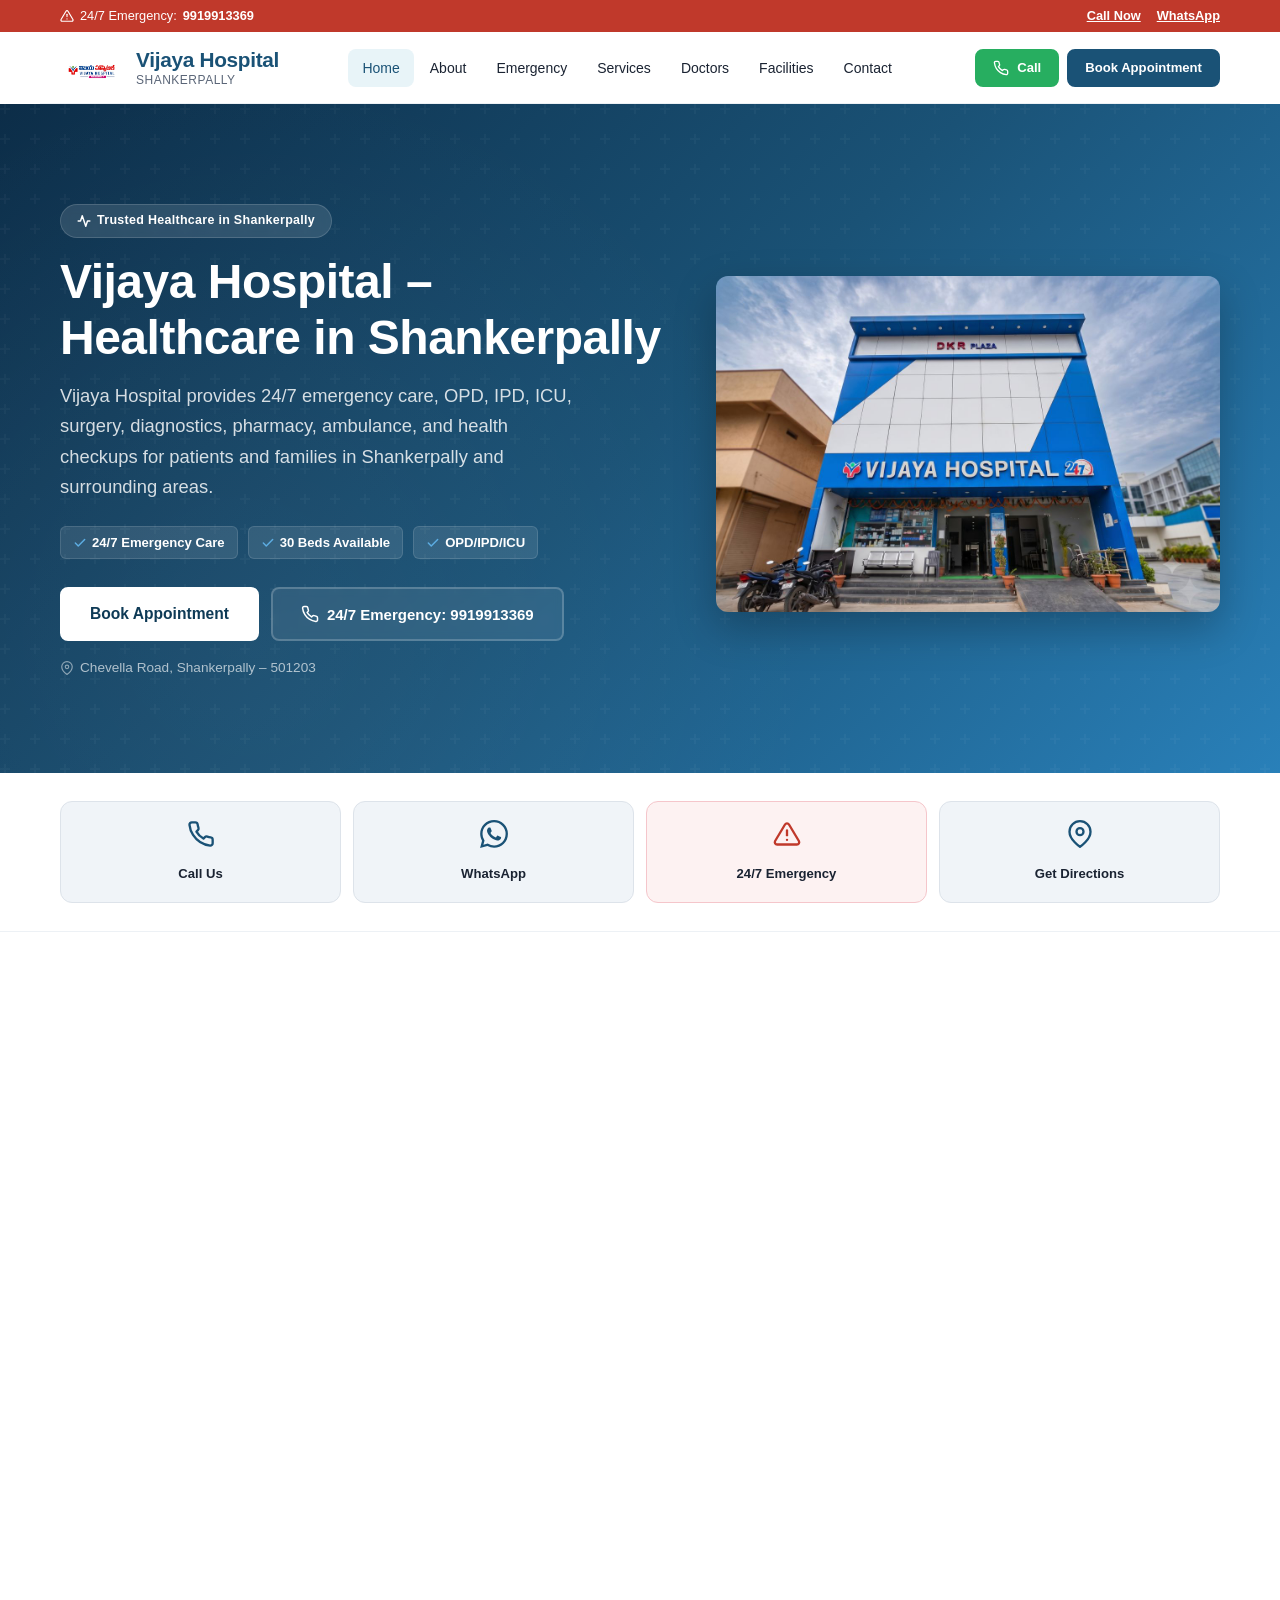
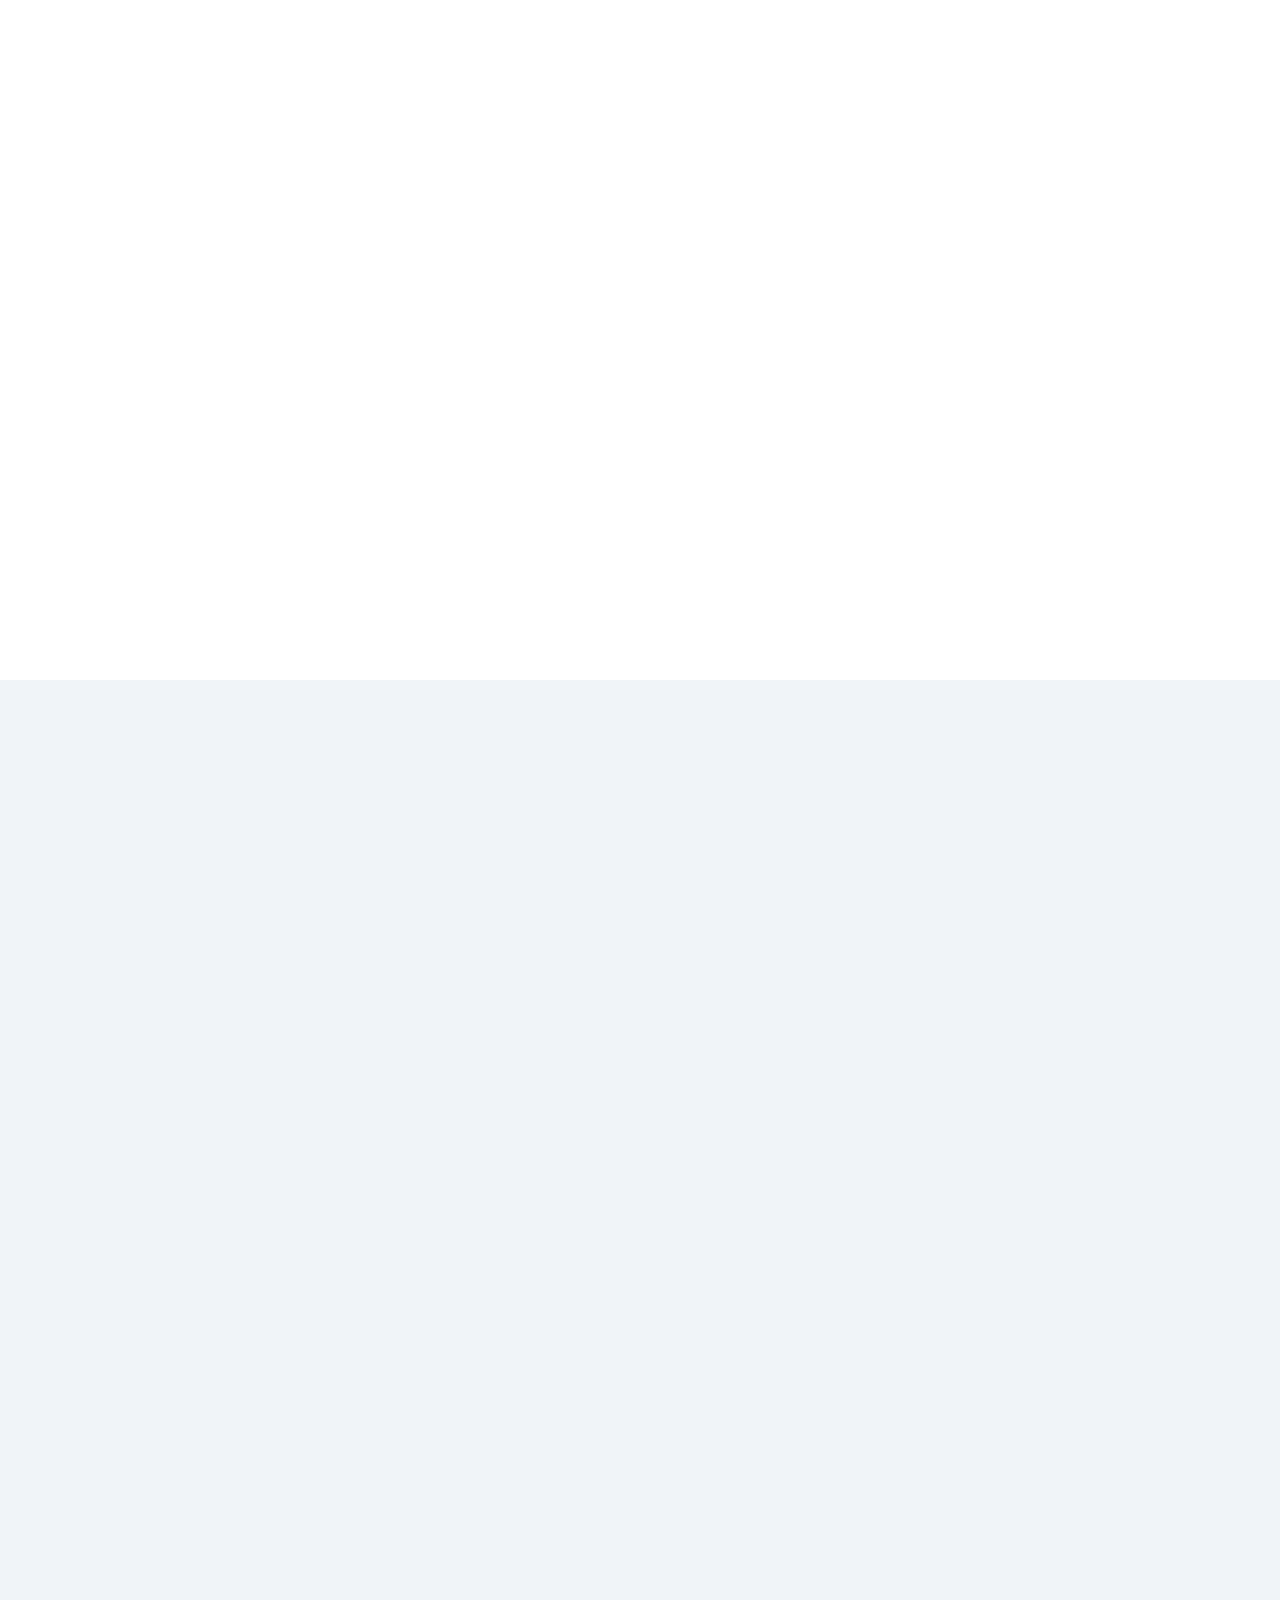
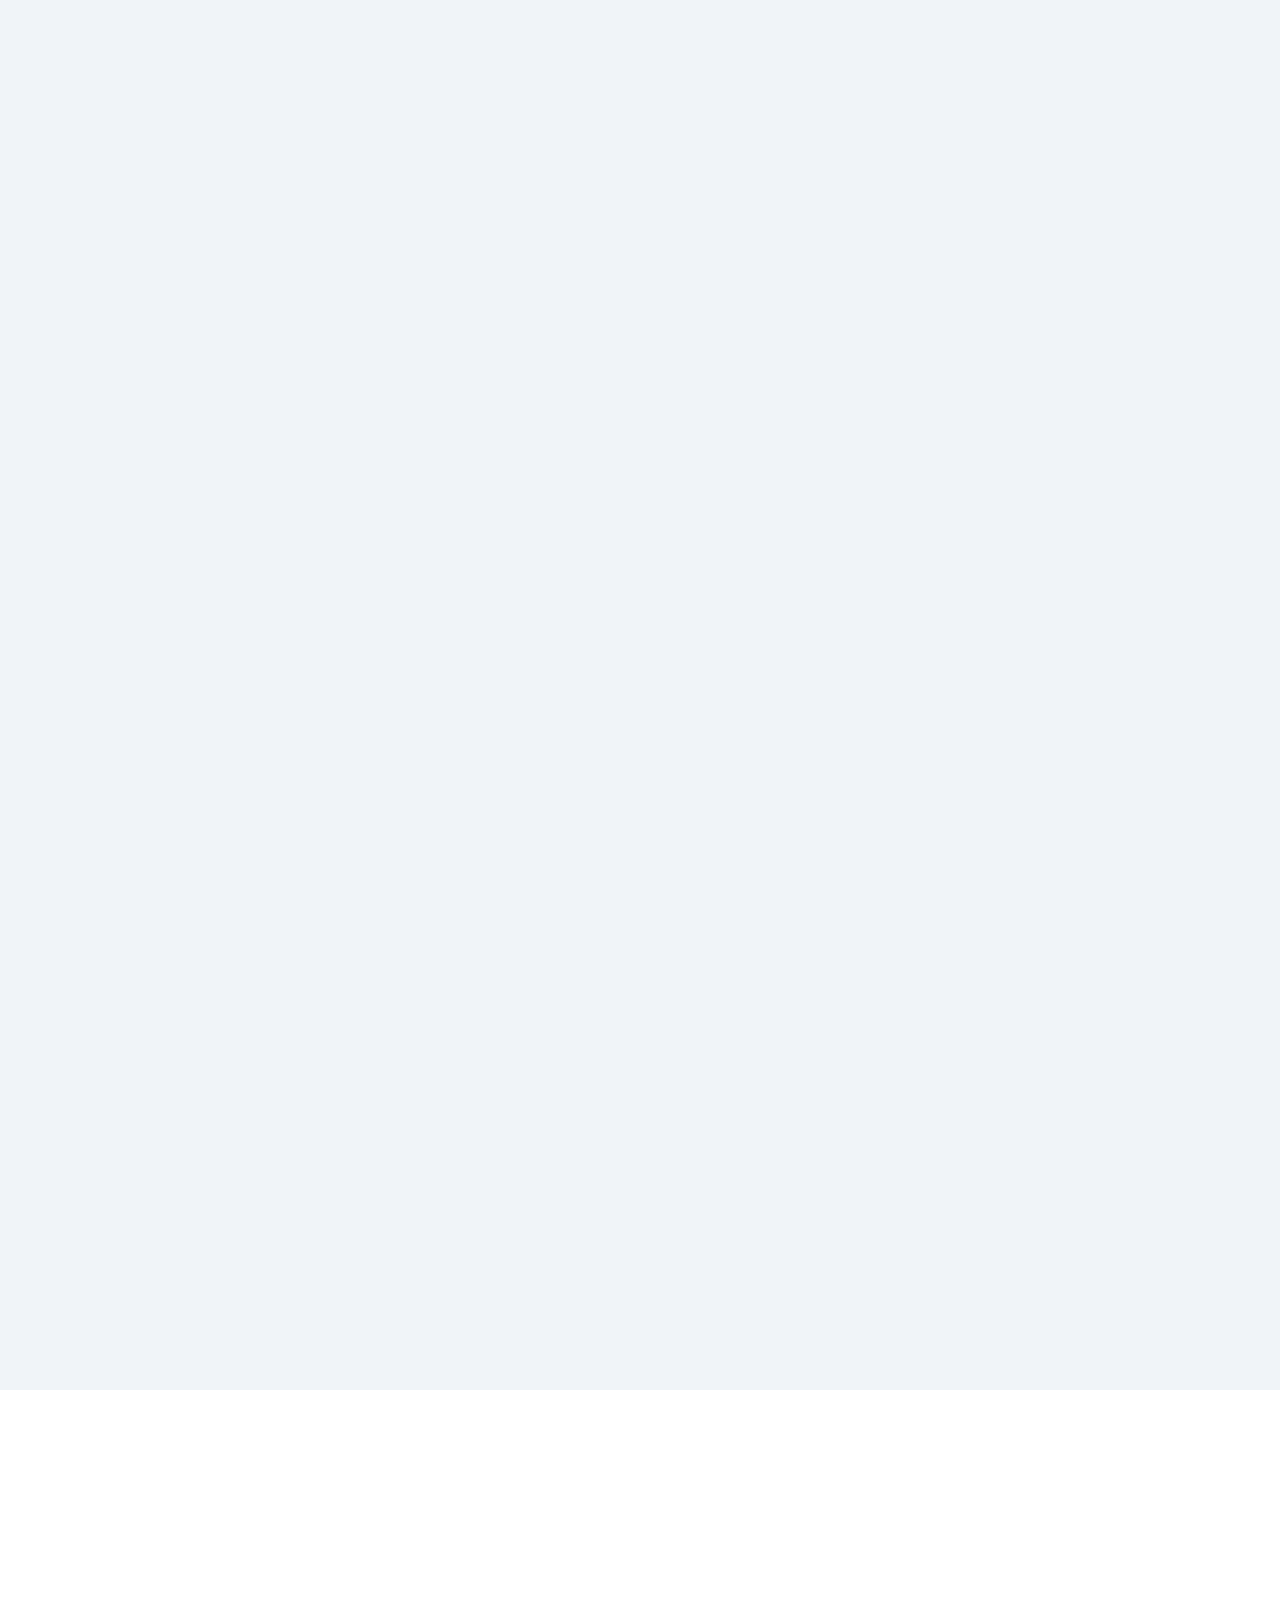
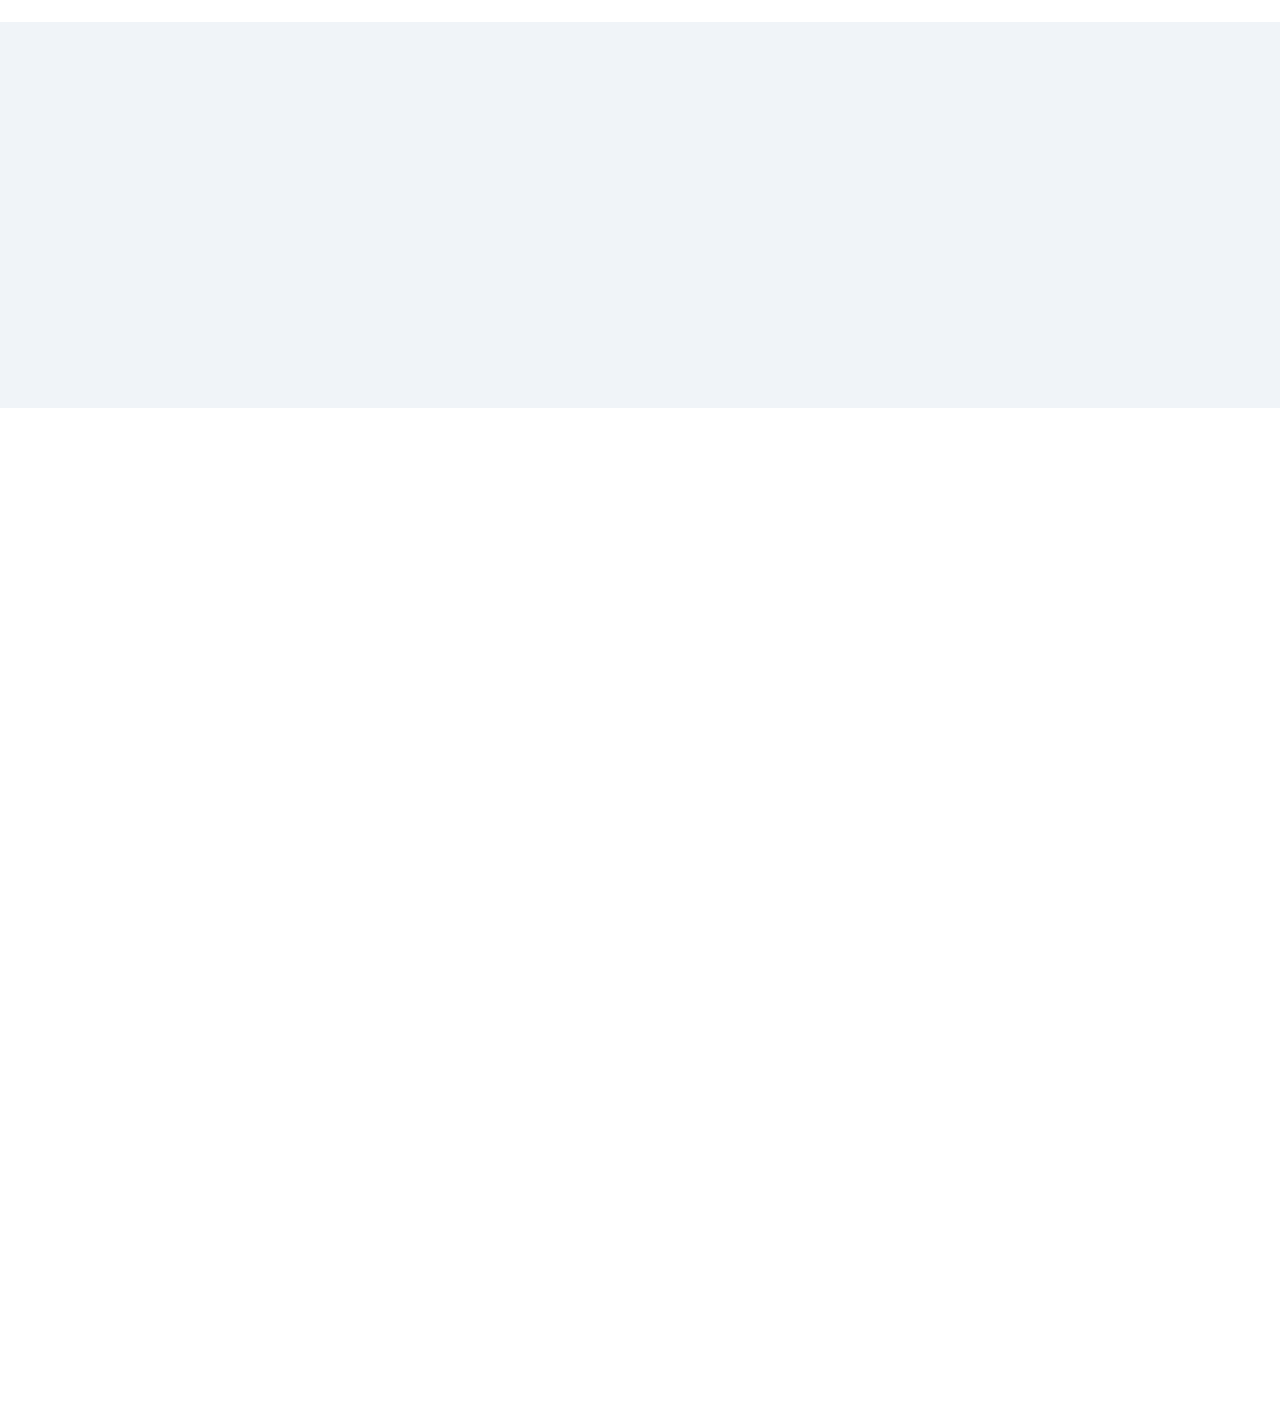
==== commit 7d93c6fc: "Add files via upload" ====
--- a/index.html
+++ b/index.html
@@ -13,12 +13,12 @@
     <meta property="og:type" content="website">
     <meta property="og:site_name" content="Vijaya Hospital">
     <meta property="og:locale" content="en_IN">
-    <meta property="og:url" content="https://vijayahospital.in/">
+    <meta property="og:url" content="https://vijayahospital.pages.dev/">
     <meta name="twitter:card" content="summary">
     <meta name="twitter:title" content="Vijaya Hospital | 24/7 Hospital in Shankerpally">
     <meta name="twitter:description" content="Vijaya Hospital is a 24/7 hospital in Shankerpally offering emergency care, OPD, IPD, ICU, surgery, diagnostics, and health checkups.">
-    <link rel="canonical" href="https://vijayahospital.in/">
-    <link rel="icon" type="image/png" href="./assets/images/logo.png">
+    <link rel="canonical" href="https://vijayahospital.pages.dev/">
+    <link rel="icon" type="image/png" href="/favicon.png">
     <link rel="stylesheet" href="./css/style.css">
     <!-- Google Tag Manager -->
     <script>(function(w,d,s,l,i){w[l]=w[l]||[];w[l].push({'gtm.start':
@@ -36,9 +36,9 @@
         "@context": "https://schema.org",
         "@type": "Hospital",
         "name": "Vijaya Hospital",
-        "url": "https://vijayahospital.in/",
-        "logo": "https://vijayahospital.in/assets/images/logo.png",
-        "image": "https://vijayahospital.in/assets/images/hospital-building.jpg",
+        "url": "https://vijayahospital.pages.dev/",
+        "logo": "https://vijayahospital.pages.dev/assets/images/logo.png",
+        "image": "https://vijayahospital.pages.dev/assets/images/hospital-building.jpg",
         "description": "Vijaya Hospital is a 24/7 multispeciality hospital in Shankerpally providing emergency care, OPD, IPD, ICU, surgery, diagnostics, and health checkups.",
         "address": {
             "@type": "PostalAddress",
@@ -72,6 +72,14 @@
         ]
     }
     </script>
+    <script type="application/ld+json">
+    {
+        "@context": "https://schema.org",
+        "@type": "WebSite",
+        "name": "Vijaya Hospital",
+        "url": "https://vijayahospital.pages.dev/"
+    }
+    </script>
 </head>
 <body>
     <!-- Google Tag Manager (noscript) -->
